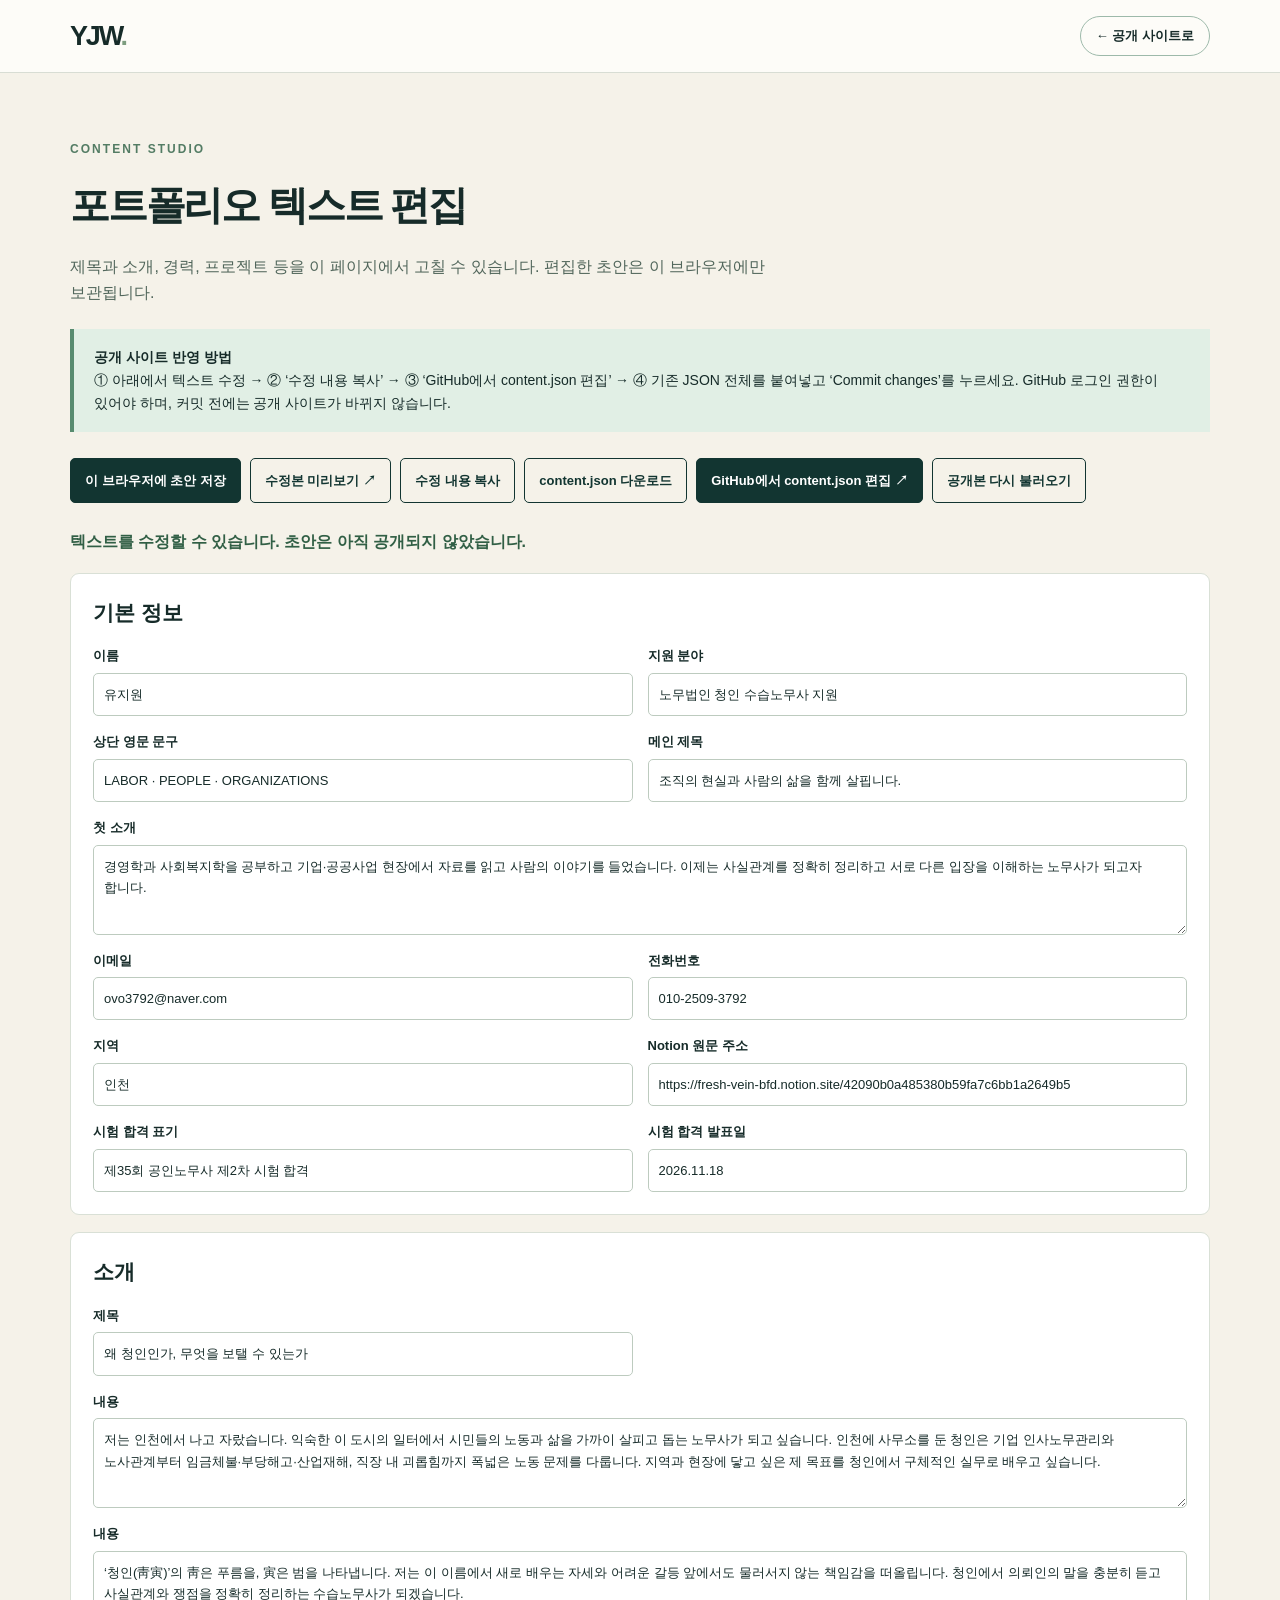
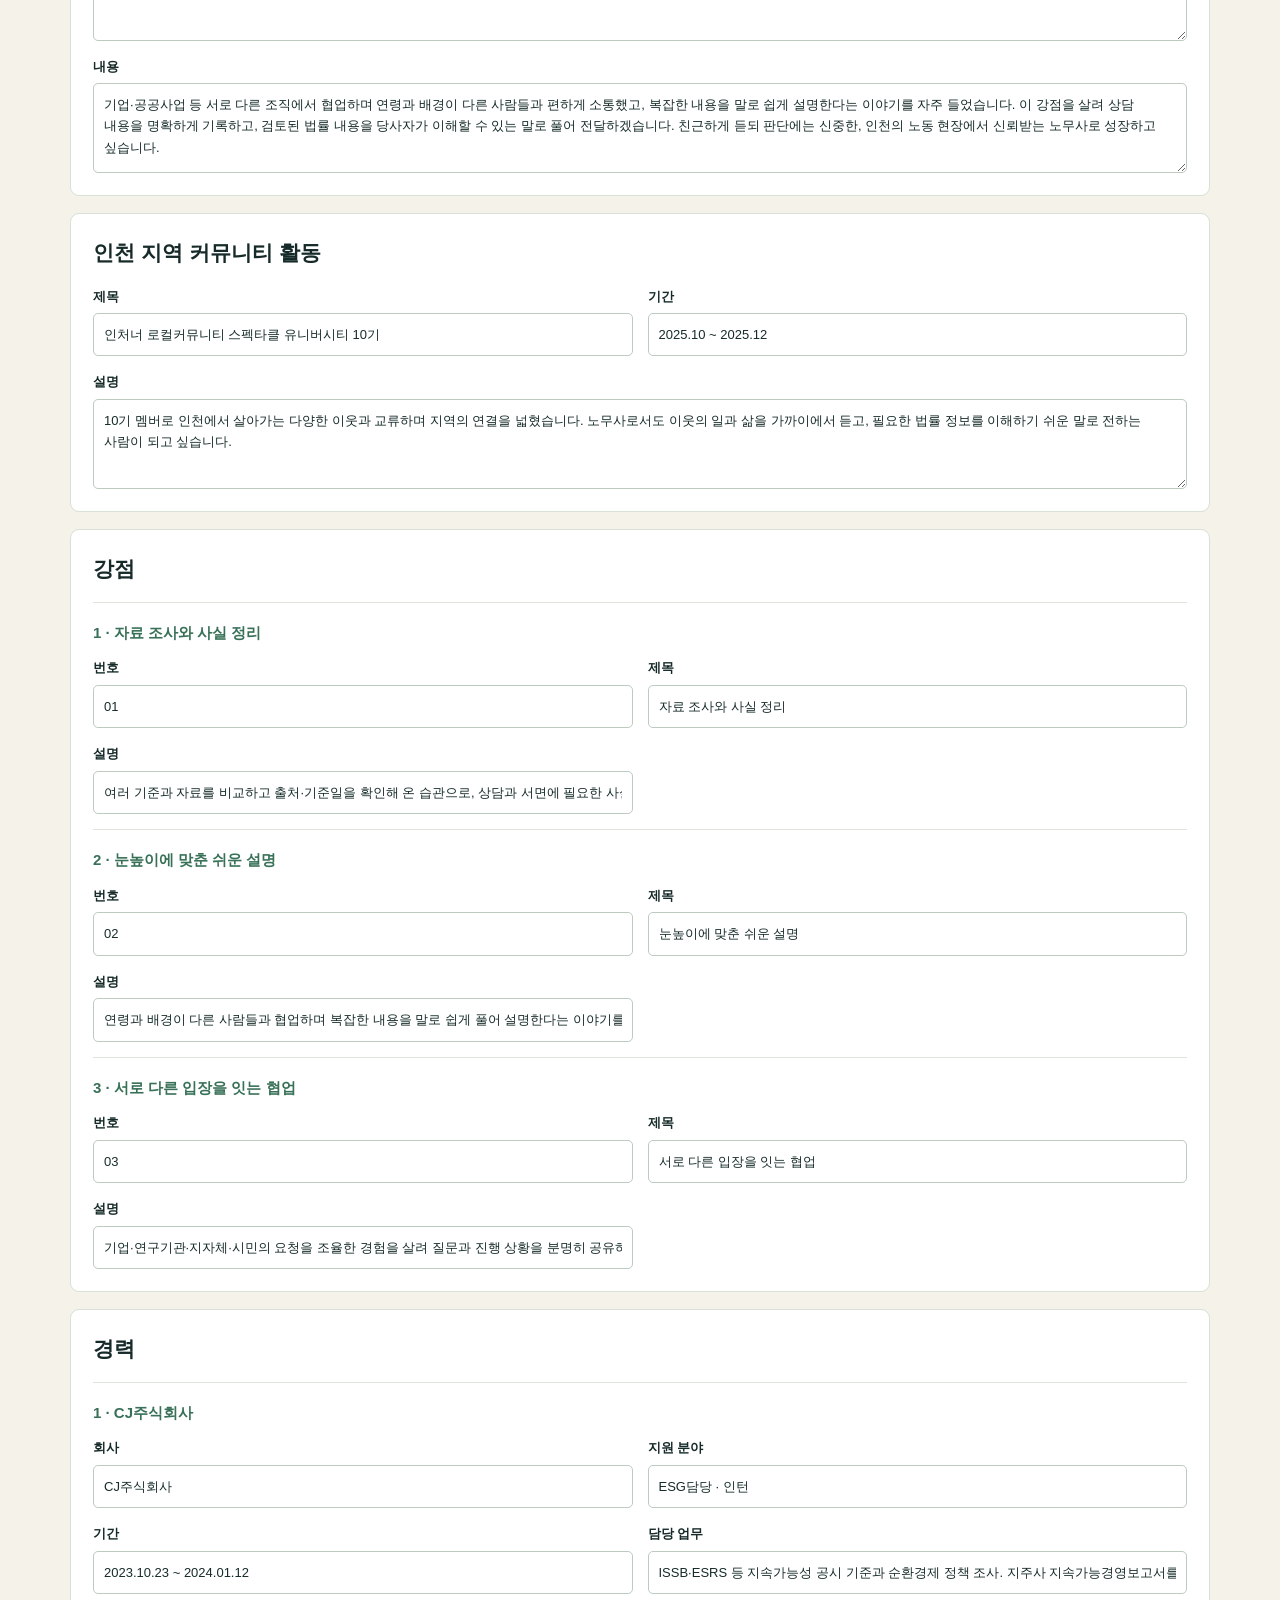
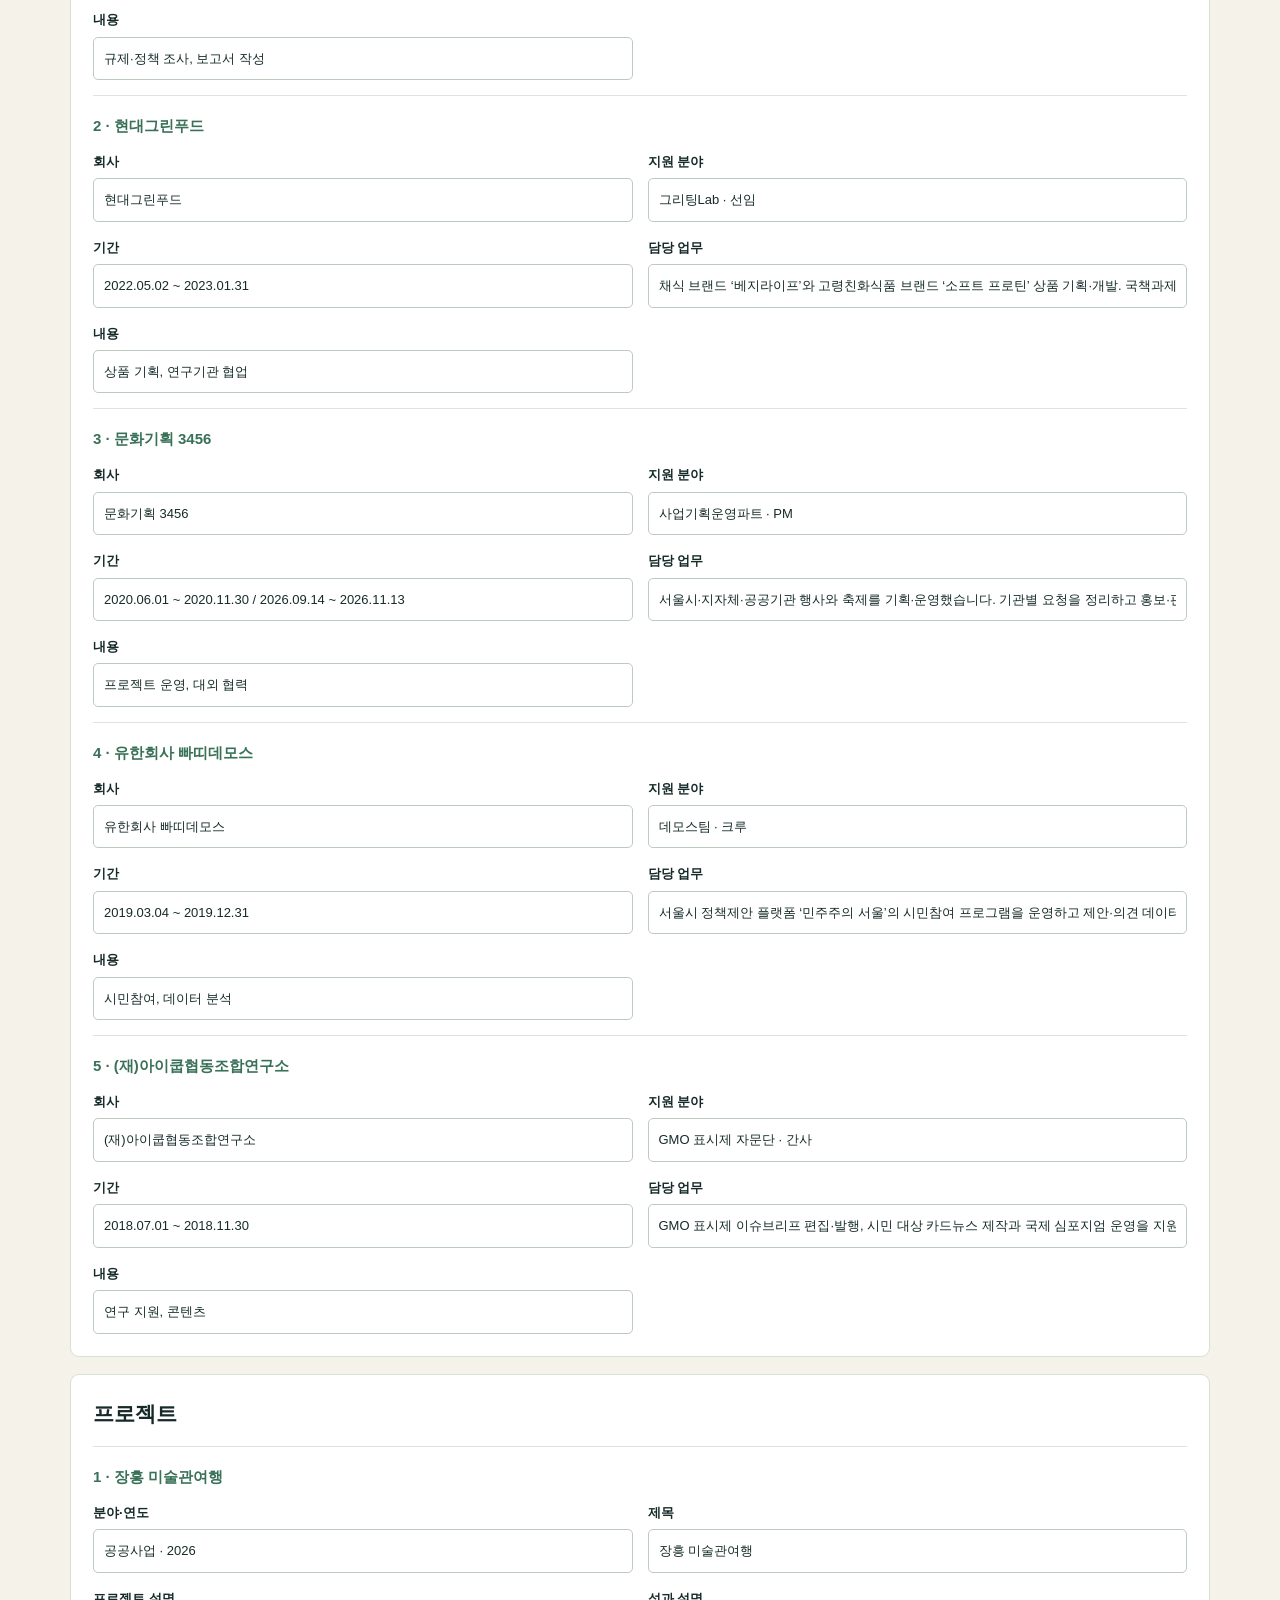
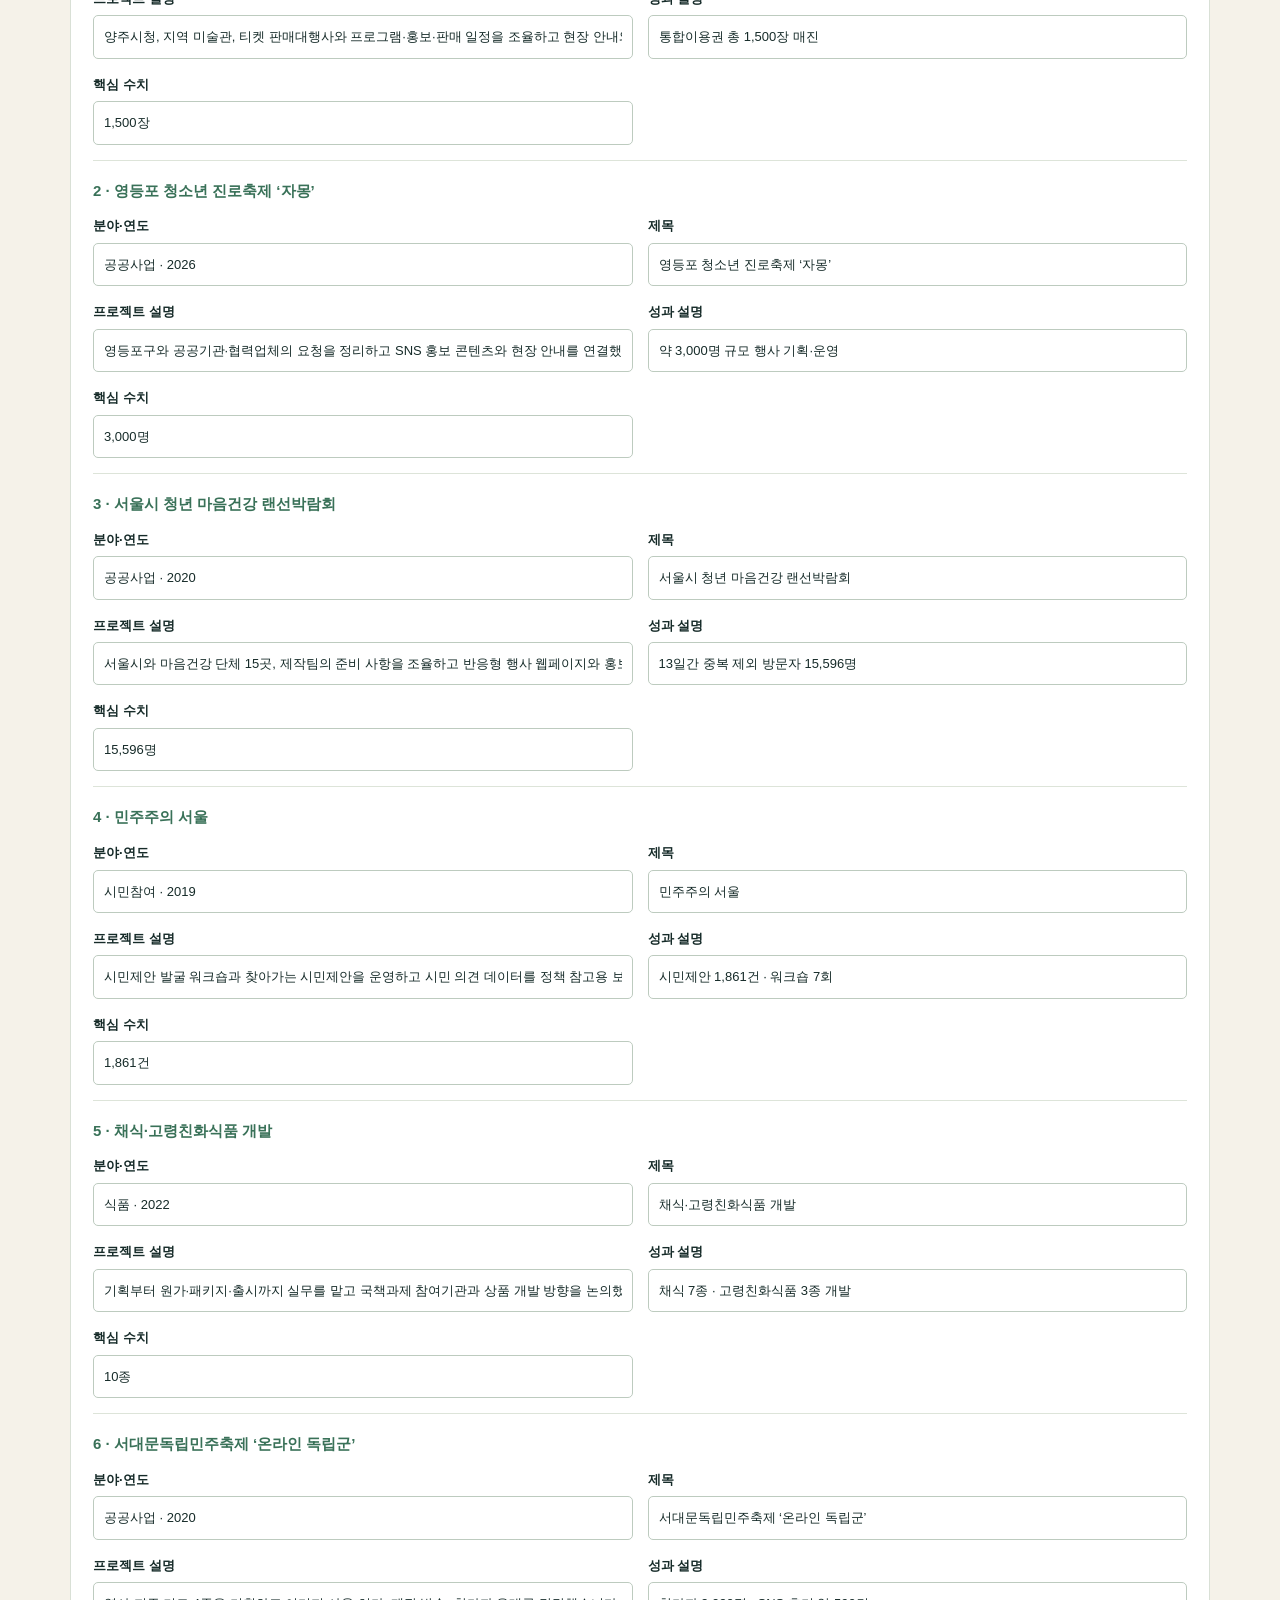
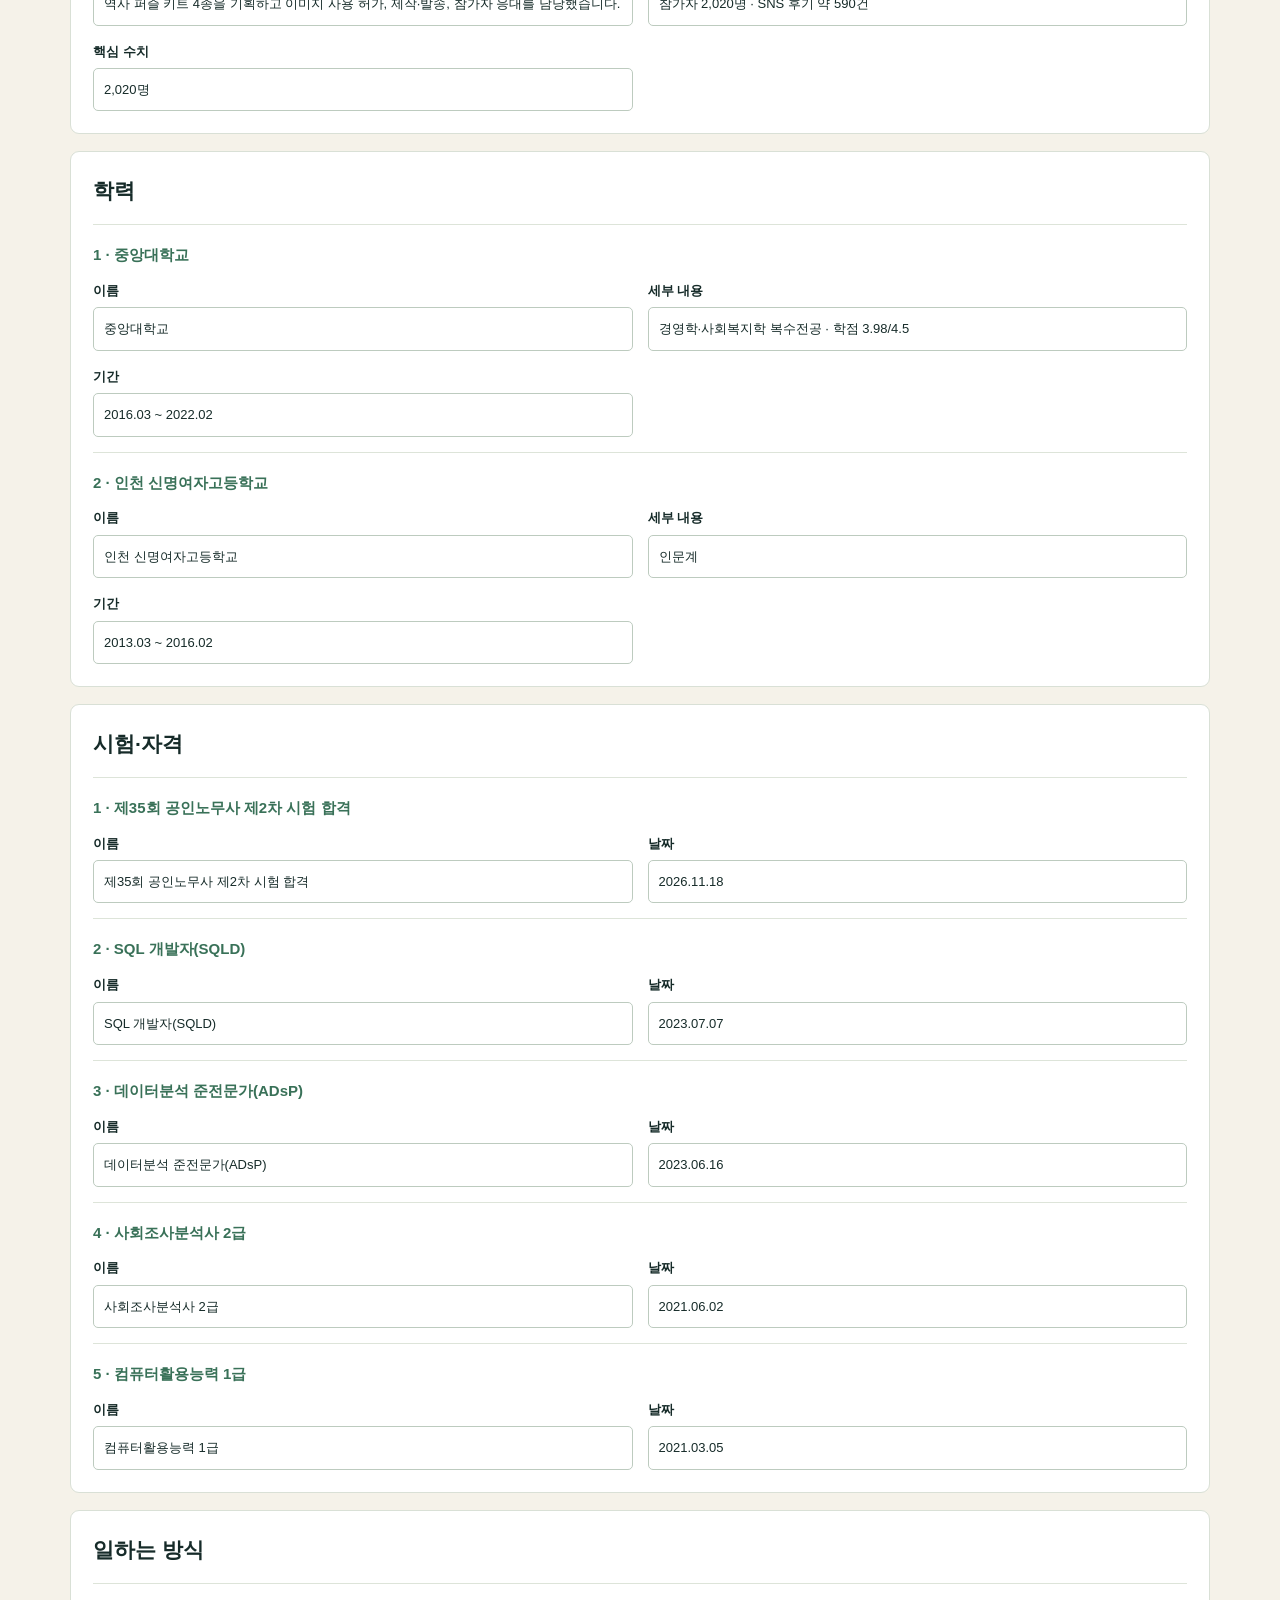
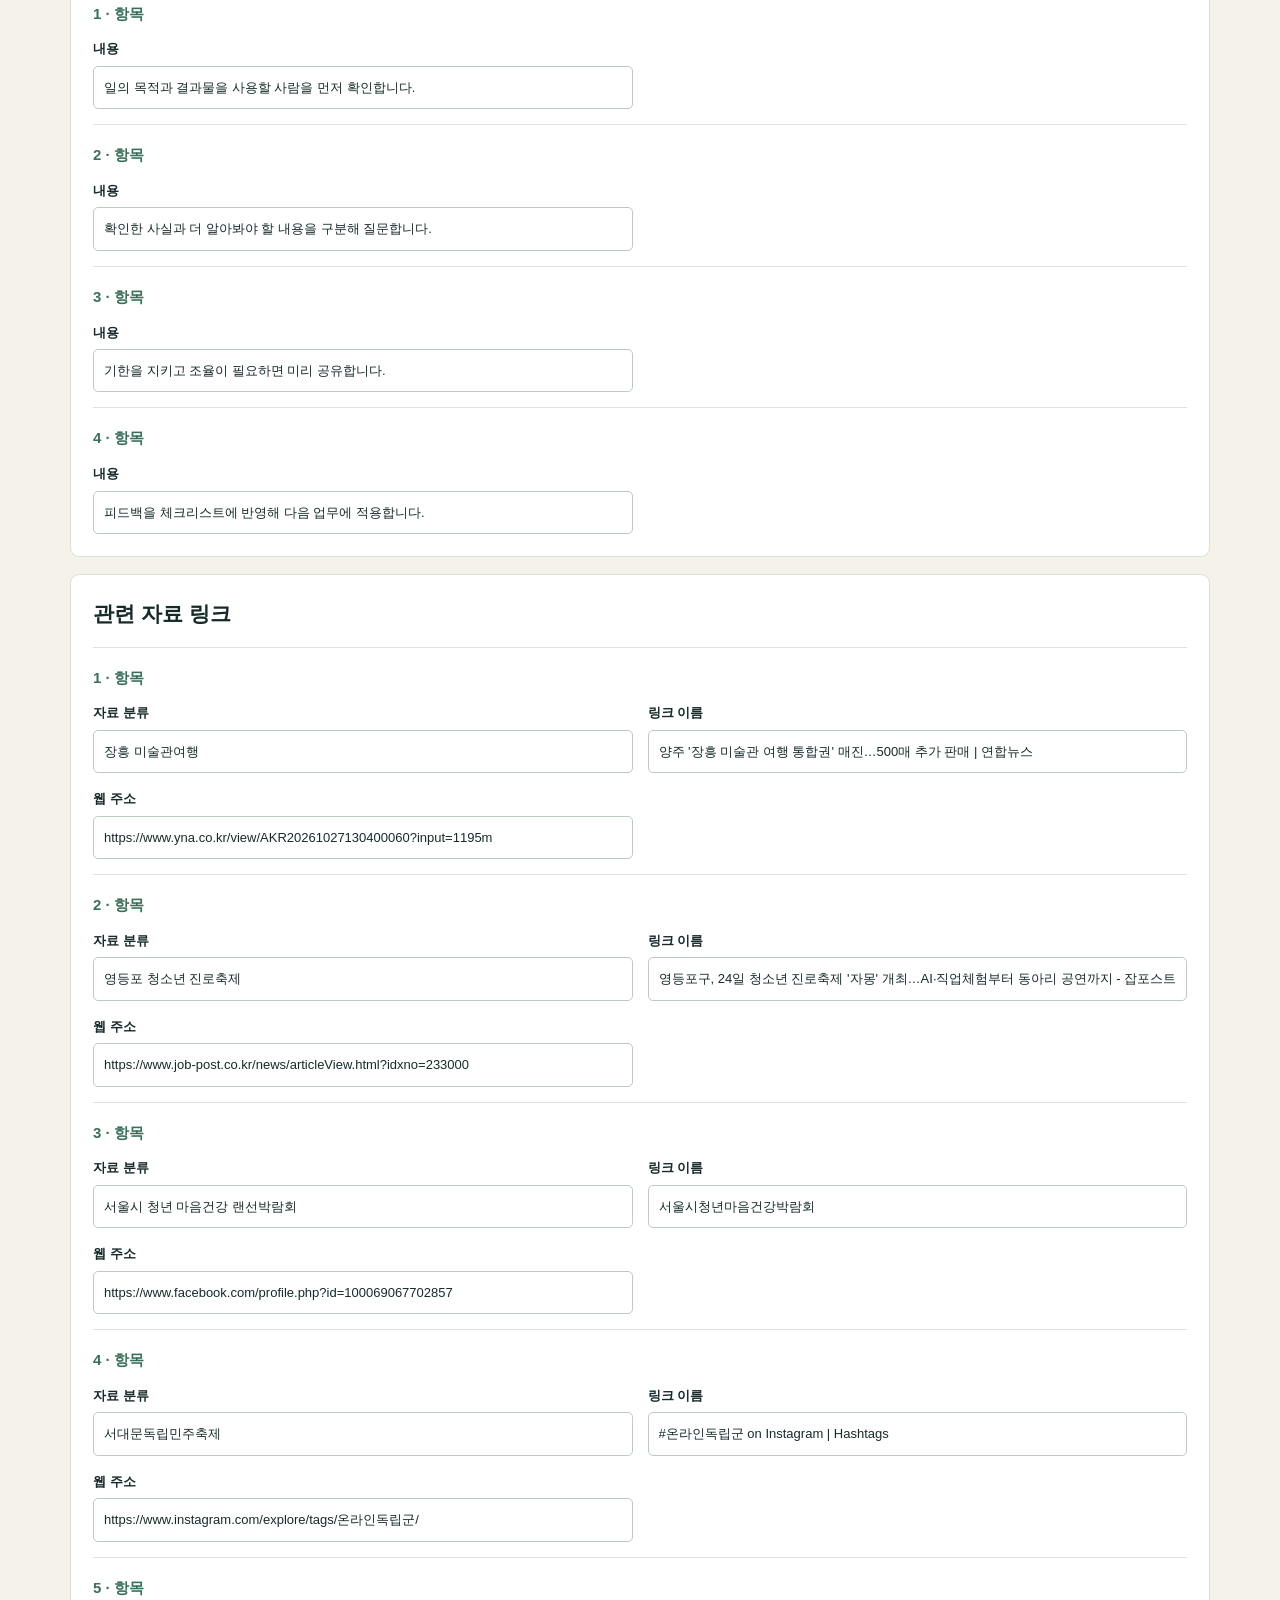
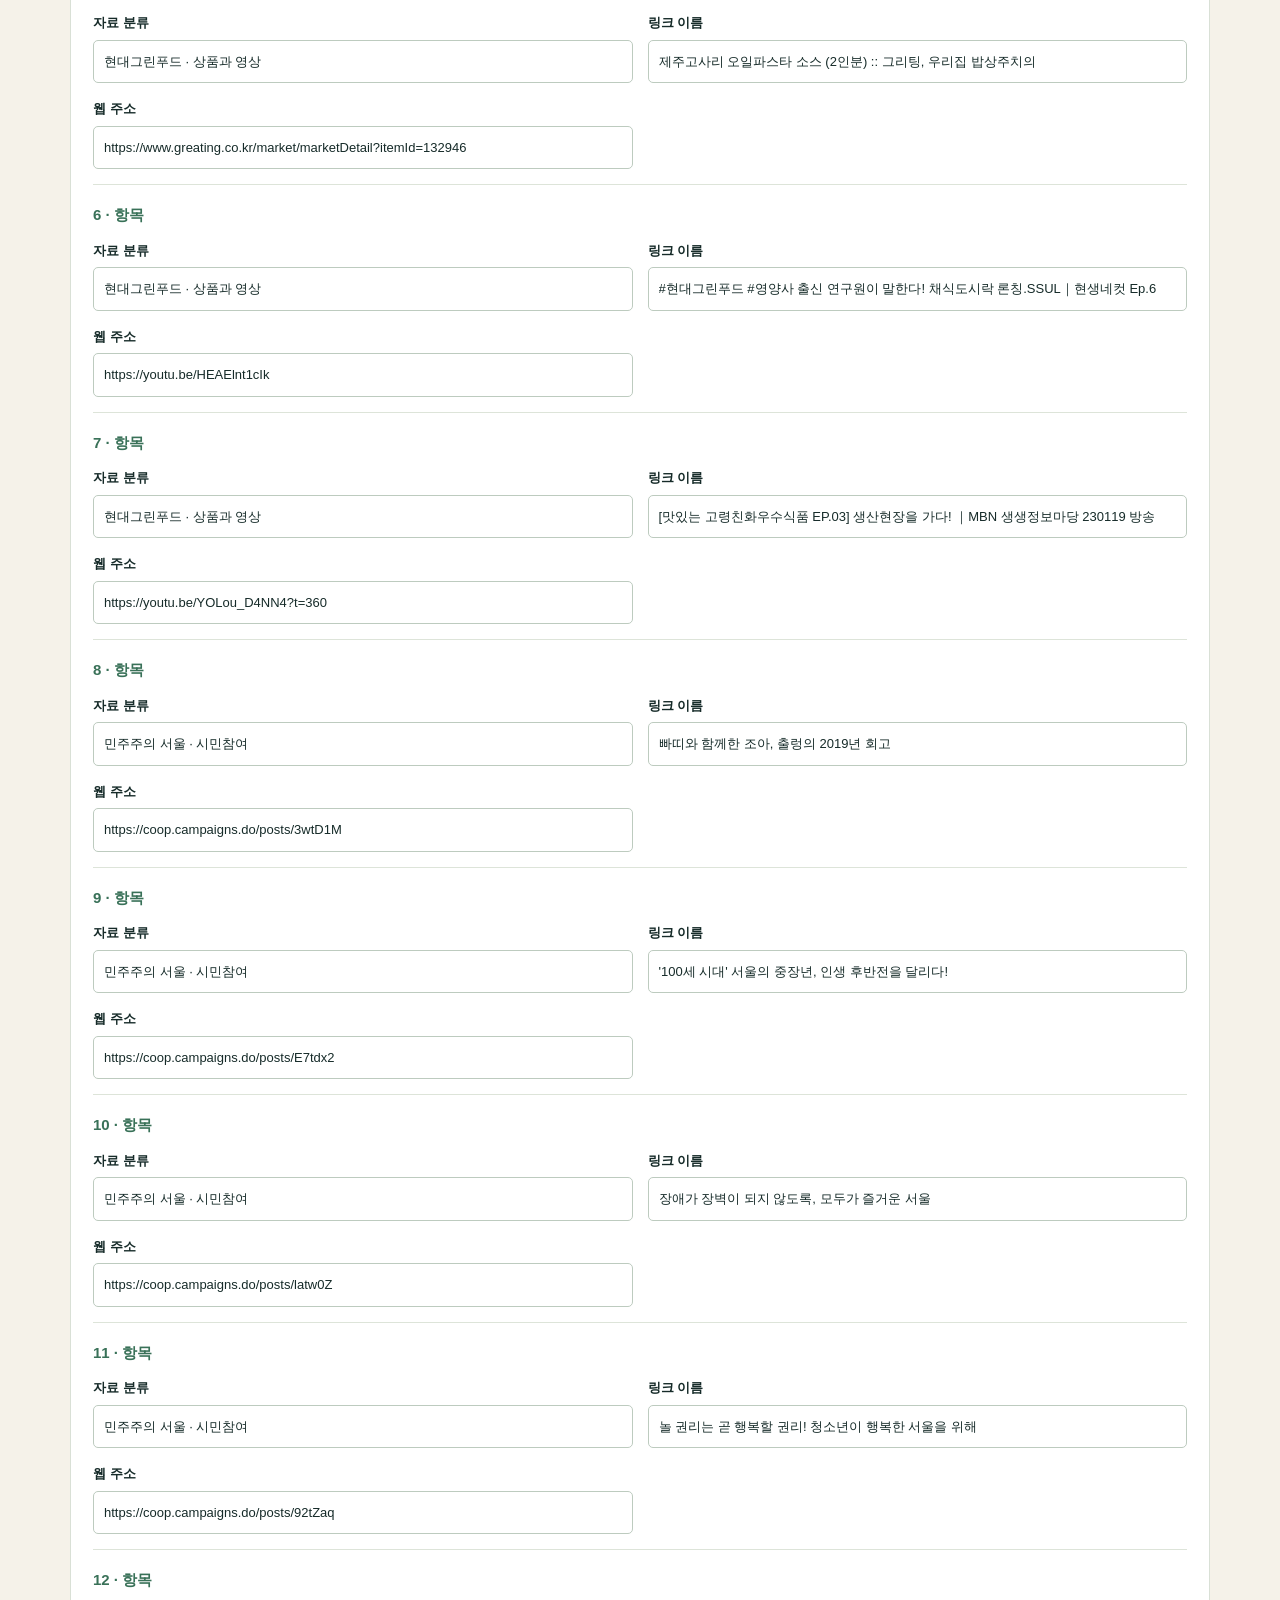
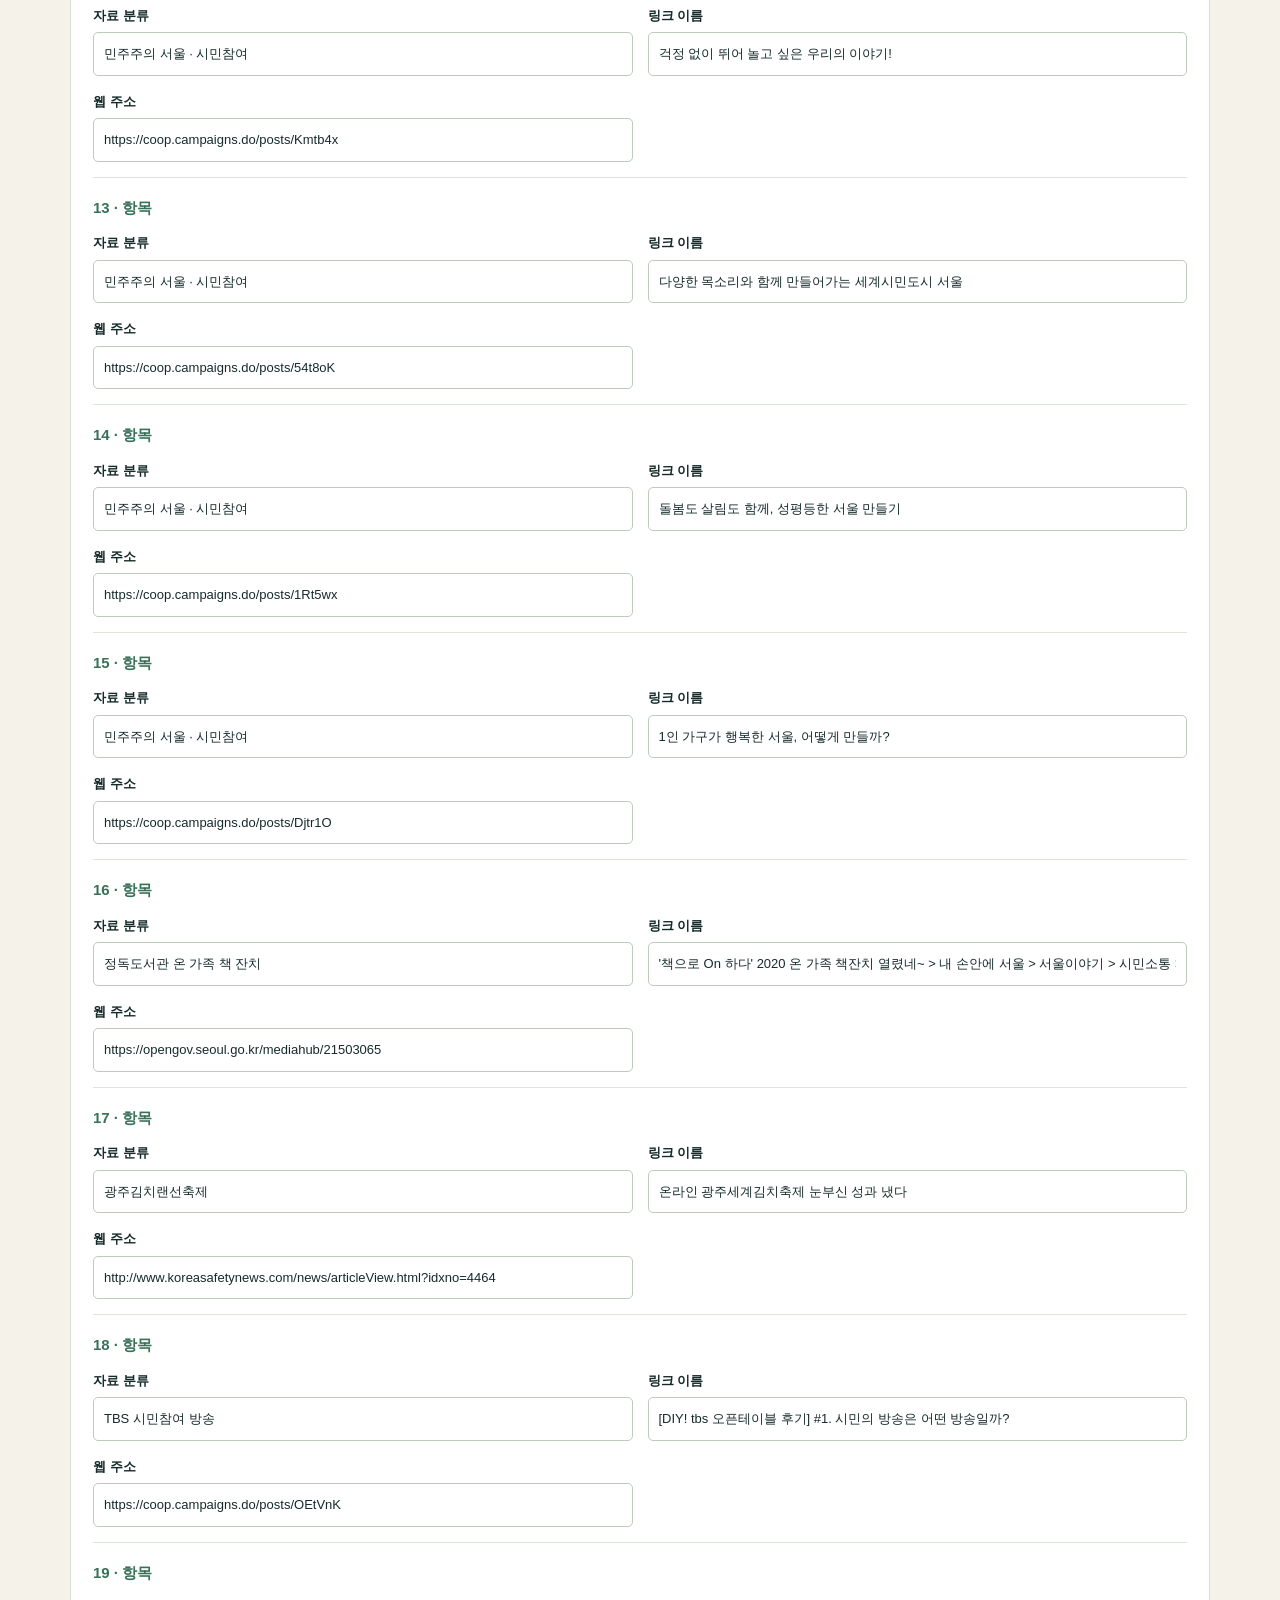
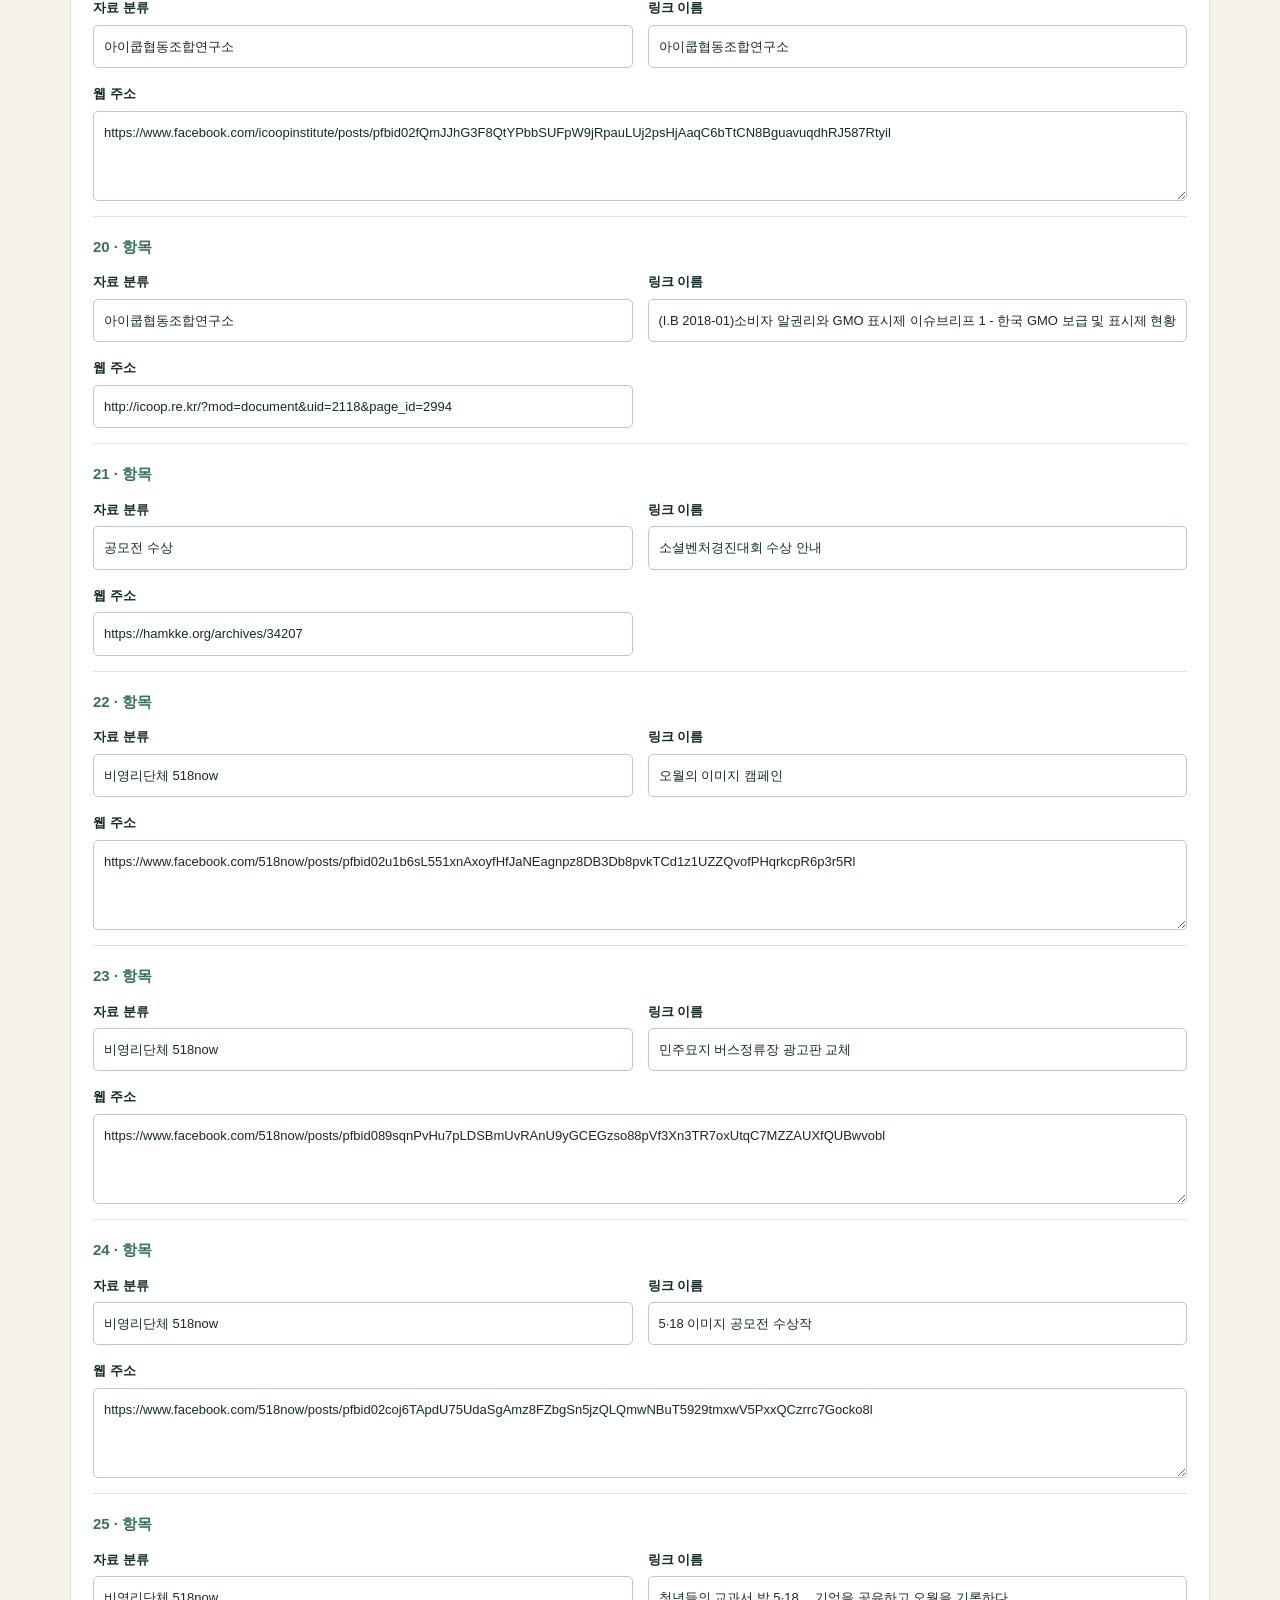
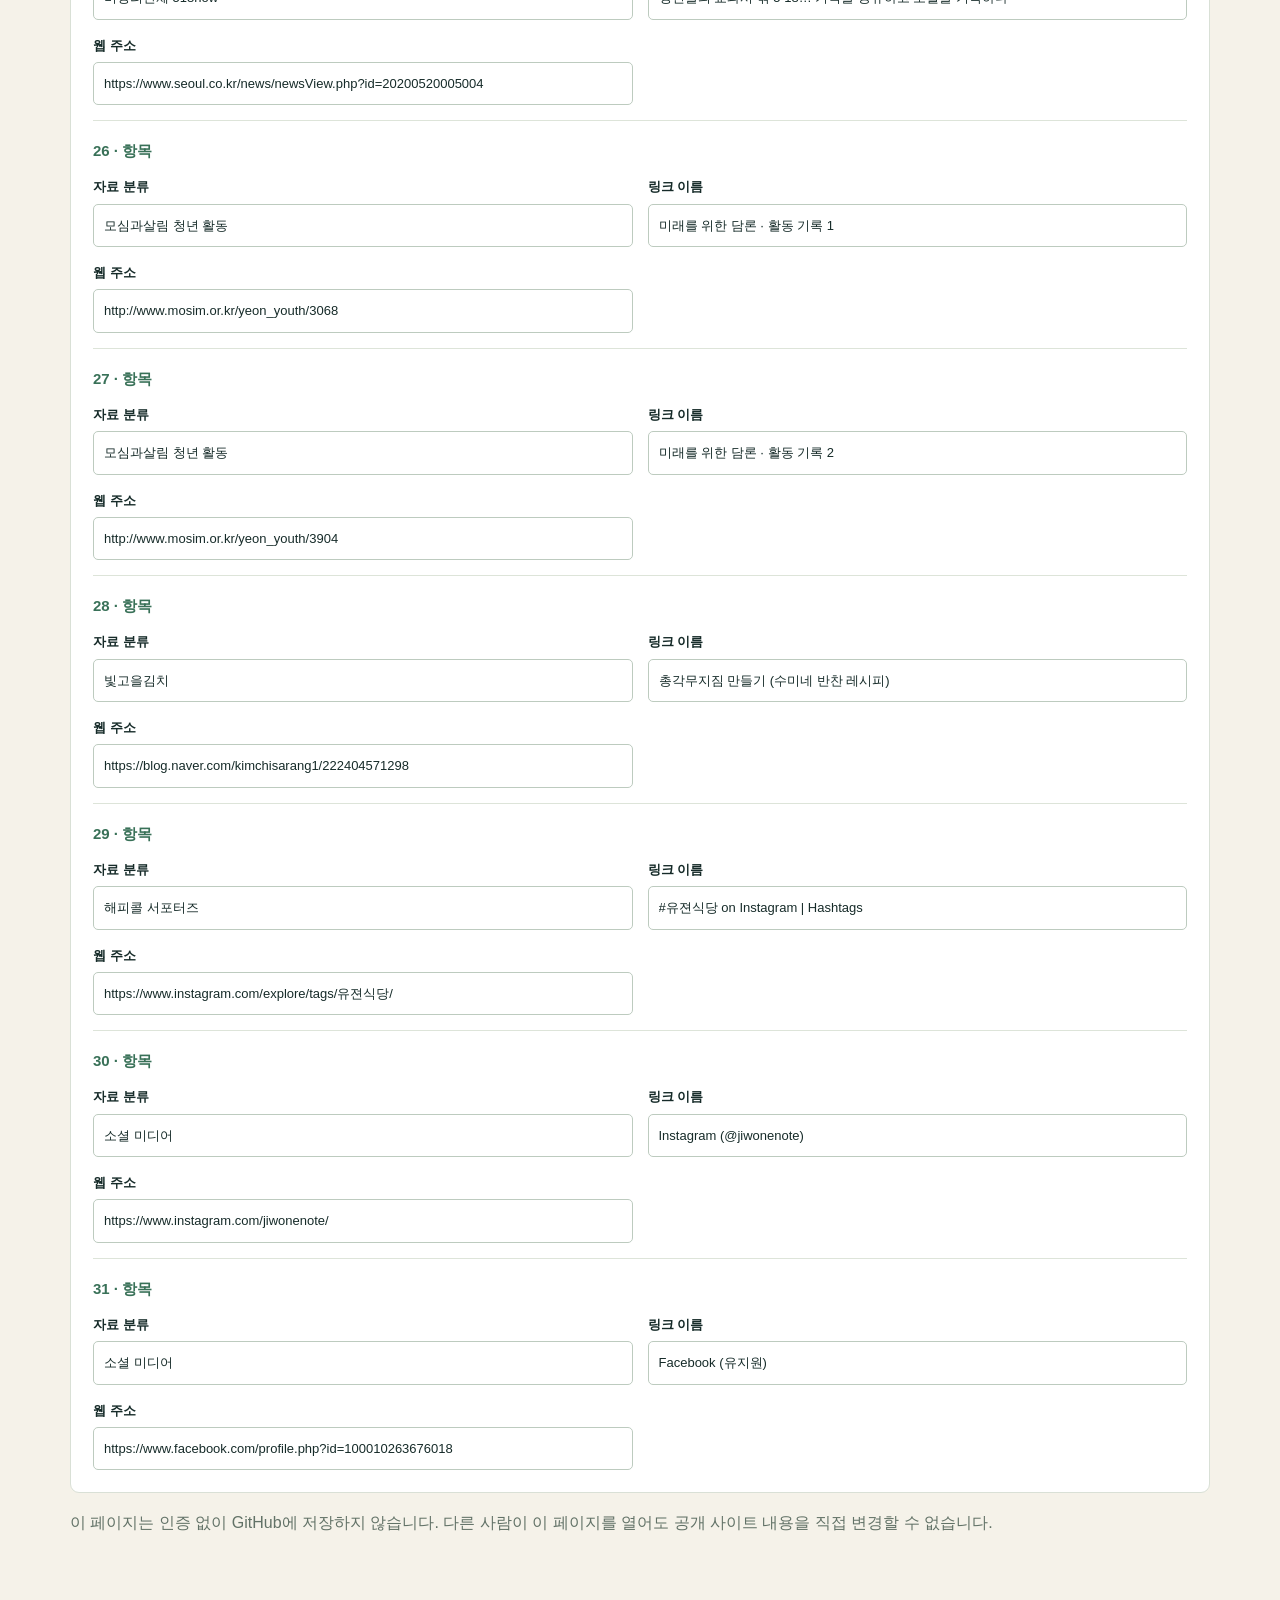
==== edit.html @ 4f7885f0 "Add Incheon community activity to portfolio and editor" ====
<!doctype html><html lang="ko"><head><meta charset="utf-8"><meta name="viewport" content="width=device-width,initial-scale=1"><meta name="robots" content="noindex"><title>텍스트 편집 | 유지원 포트폴리오</title><link rel="stylesheet" href="style.css"></head><body><header class="site-header"><div class="shell topbar"><a class="wordmark" href="index.html">YJW<span class="brand-dot">.</span></a><a class="edit-link" href="index.html">← 공개 사이트로</a></div></header><main class="editor"><div class="shell"><header><p class="eyebrow" style="color:#537c64">CONTENT STUDIO</p><h1>포트폴리오 텍스트 편집</h1><p class="lead">제목과 소개, 경력, 프로젝트 등을 이 페이지에서 고칠 수 있습니다. 편집한 초안은 이 브라우저에만 보관됩니다.</p></header><div class="notice"><strong>공개 사이트 반영 방법</strong><br>① 아래에서 텍스트 수정 → ② ‘수정 내용 복사’ → ③ ‘GitHub에서 content.json 편집’ → ④ 기존 JSON 전체를 붙여넣고 ‘Commit changes’를 누르세요. GitHub 로그인 권한이 있어야 하며, 커밋 전에는 공개 사이트가 바뀌지 않습니다.</div><div class="editor-actions"><button id="save">이 브라우저에 초안 저장</button><button id="preview" class="outline">수정본 미리보기 ↗</button><button id="copy" class="outline">수정 내용 복사</button><button id="download" class="outline">content.json 다운로드</button><a id="github-edit" target="_blank" rel="noopener noreferrer">GitHub에서 content.json 편집 ↗</a><button id="reset" class="outline">공개본 다시 불러오기</button></div><p class="status" id="status" role="status" aria-live="polite"></p><div id="forms"></div><p class="hint">이 페이지는 인증 없이 GitHub에 저장하지 않습니다. 다른 사람이 이 페이지를 열어도 공개 사이트 내용을 직접 변경할 수 없습니다.</p></div></main><script src="edit.js?v=5" defer></script></body></html>
---- style.css ----
:root{--deep:#123531;--ink:#162b29;--muted:#61706d;--cream:#f5f2e9;--paper:#fdfcf8;--line:#d8ddd4;--accent:#cfede0;--lime:#c9dcae}*{box-sizing:border-box}html{scroll-behavior:smooth}body{margin:0;background:var(--paper);color:var(--ink);font-family:Pretendard,"Noto Sans KR","Apple SD Gothic Neo","Malgun Gothic",sans-serif;line-height:1.65;word-break:keep-all}a{color:inherit}.shell{width:min(1140px,calc(100% - 56px));margin:auto}.skip{position:absolute;left:-999px;top:8px}.skip:focus{left:8px;z-index:100;background:#fff;padding:10px}.site-header{position:sticky;top:0;z-index:20;background:rgba(253,252,248,.92);border-bottom:1px solid var(--line);backdrop-filter:blur(16px)}.topbar{height:72px;display:flex;align-items:center;justify-content:space-between;gap:18px}.wordmark{text-decoration:none;font-weight:900;letter-spacing:-.08em;font-size:27px}.brand-dot{color:#7d9d80}.topbar nav{display:flex;gap:27px}.topbar nav a,.edit-link{text-decoration:none;font-size:13px;font-weight:650}.topbar nav a:hover,.edit-link:hover{color:#57816f}.edit-link{border:1px solid #9db9aa;border-radius:100px;padding:8px 15px;white-space:nowrap}.hero{background:var(--deep);color:var(--paper);overflow:hidden}.hero-grid{min-height:660px;display:grid;grid-template-columns:1.22fr .78fr;align-items:center;gap:45px}.eyebrow,.section-kicker{font-size:12px;letter-spacing:.17em;font-weight:800}.eyebrow{color:var(--lime)}.hero-overline{margin:33px 0 18px;color:#c6ddd1;font-size:15px}.hero h1{font-size:clamp(41px,5.7vw,73px);line-height:1.22;letter-spacing:-.065em;margin:0;max-width:680px}.hero-intro{max-width:615px;color:#d6e5dc;font-size:17px;line-height:1.88;margin:30px 0 33px}.hero-actions{display:flex;gap:10px;flex-wrap:wrap}.button{display:inline-flex;align-items:center;justify-content:space-between;min-width:160px;padding:14px 19px;border-radius:5px;text-decoration:none;font-size:14px;font-weight:700}.primary{background:#cce8d4;color:var(--deep)}.secondary{border:1px solid #7fa398;color:#fff}.hero-foot{margin-top:60px;padding-top:17px;border-top:1px solid #51726a;display:flex;gap:20px;flex-wrap:wrap;color:#c9d9d1;font-size:12px}.hero-art{height:480px;position:relative;display:grid;place-items:center}.art-orbit{border:1px solid rgba(226,249,231,.28);border-radius:50%;position:absolute}.orbit-one{width:420px;height:420px}.orbit-two{width:340px;height:340px}.art-circle{position:relative;border-radius:50%;width:290px;height:290px;background:#d9e8d2;color:var(--deep);display:flex;flex-direction:column;align-items:flex-start;justify-content:center;padding:46px;font-size:27px;line-height:1.45;font-weight:700;letter-spacing:-.05em;transform:rotate(-10deg);box-shadow:25px 32px 0 rgba(40,88,72,.65)}.art-circle span{position:absolute;bottom:27px;left:48px;font-size:10px;letter-spacing:.13em;font-weight:800}.art-tag{position:absolute;bottom:25px;right:0;letter-spacing:.25em;font-size:10px;color:#bad4ca}.section{padding:112px 0}.section-cream{background:var(--cream)}.section-kicker{display:flex;align-items:center;gap:18px;color:#54806a;margin-bottom:40px}.section-kicker span:first-child{border:1px solid #a8b9aa;border-radius:50%;width:35px;height:35px;display:grid;place-items:center;letter-spacing:0}.section-title{font-size:clamp(31px,4vw,51px);letter-spacing:-.06em;line-height:1.3;font-weight:750;margin:0 0 22px}.section-rule{width:42px;height:3px;background:#76a485;margin:29px 0}.about-grid{display:grid;grid-template-columns:1.2fr .8fr;gap:120px}.about-title{font-weight:750;font-size:19px}.about-grid p:not(.about-title){color:#4c5d55;line-height:1.95;font-size:15px}.strength-list{border-top:1px solid #aebfb3;margin-top:9px}.strength{padding:25px 0;border-bottom:1px solid #aebfb3;display:grid;grid-template-columns:40px 1fr;gap:11px}.strength .num{color:#688e79;font-size:13px;font-weight:800}.strength h3{margin:0 0 8px;font-size:19px}.strength p{margin:0!important;font-size:14px!important}.heading-row{display:flex;justify-content:space-between;align-items:end;gap:30px;margin-bottom:36px}.heading-aside{width:260px;color:var(--muted);font-size:14px}.career-list{border-top:1px solid var(--ink)}.career-item{display:grid;grid-template-columns:150px 1fr 190px;gap:20px;padding:27px 0;border-bottom:1px solid var(--line)}.career-item .period{font-size:13px;color:var(--muted);line-height:1.6}.career-item h3{font-size:21px;margin:0 0 4px;letter-spacing:-.04em}.career-item .role{font-size:13px;color:#4c8069;margin:0 0 10px;font-weight:700}.career-item .summary{font-size:14px;color:#4c5d55;margin:0;line-height:1.85}.tagrow{display:flex;justify-content:flex-end;align-content:start;flex-wrap:wrap;gap:6px}.tag{border:1px solid #b4c8bd;border-radius:20px;padding:4px 9px;font-size:11px;color:#45725d}.project-grid{display:grid;grid-template-columns:repeat(3,1fr);gap:15px}.project{display:flex;flex-direction:column;min-height:322px;padding:25px;border:1px solid #d5dbd1;background:#fdfcf8;transition:transform .2s,box-shadow .2s}.project:hover{transform:translateY(-4px);box-shadow:0 16px 36px rgba(18,53,49,.1)}.project .category{color:#6b9078;font-size:11px;font-weight:800;letter-spacing:.08em}.project h3{font-size:20px;letter-spacing:-.04em;line-height:1.4;margin:24px 0 8px}.project p{font-size:13px;line-height:1.8;color:#5c6b63;margin:0}.project .result{border-top:1px solid #d9e1d6;margin-top:auto;padding-top:17px;font-size:12px;color:#32694e;font-weight:800}.project .metric{font-size:28px;color:var(--deep);display:block;line-height:1.2}.source-note{text-align:right;color:var(--muted);font-size:13px;margin:24px 0 0}.source-note a{font-weight:700;text-underline-offset:4px}.background-grid{display:grid;grid-template-columns:1fr 1fr;gap:75px}.subheading{font-size:20px;margin:0 0 20px;padding-bottom:13px;border-bottom:1px solid var(--ink)}.background-item{display:flex;justify-content:space-between;gap:16px;padding:16px 0;border-bottom:1px solid var(--line)}.background-item strong{display:block;font-size:15px}.background-item small{display:block;font-size:12px;color:var(--muted);margin-top:4px}.background-item time{font-size:12px;white-space:nowrap;color:var(--muted)}.section-deep{background:#1f4841;color:white}.section-deep .section-kicker{color:#bad7c1}.approach-list{display:grid;grid-template-columns:repeat(2,1fr);gap:0 45px;list-style:none;padding:0;margin:40px 0 0}.approach-list li{border-top:1px solid #6d9387;padding:19px 0 28px;display:grid;grid-template-columns:40px 1fr;gap:10px;font-size:16px}.approach-list li span{color:#bad7c1;font-size:12px}.contact{background:#ddebdc}.contact-grid{display:grid;grid-template-columns:1fr 1fr;gap:80px}.contact p{color:#547365}.contact-links{align-self:end}.contact-links a{border-bottom:1px solid #9bb6a8;display:flex;justify-content:space-between;padding:20px 0;text-decoration:none;font-size:18px;font-weight:700;overflow-wrap:anywhere}.contact-links a:hover{color:#557966}.site-footer{background:#123531;color:#b8d0c6}.site-footer .shell{padding:26px 0;display:flex;justify-content:space-between;gap:20px;font-size:11px}.site-footer a{text-decoration:none}.site-footer a:hover{text-decoration:underline}.editor{min-height:100vh;background:#f5f2e9;padding:55px 0}.editor header h1{font-size:40px;letter-spacing:-.055em;margin:10px 0}.editor .lead{max-width:750px;color:#51665b}.notice{background:#e1efe5;border-left:4px solid #578b6f;padding:17px 20px;margin:22px 0;font-size:14px}.editor-actions{display:flex;flex-wrap:wrap;gap:9px;margin:26px 0}.editor-actions button,.editor-actions a{border:1px solid var(--deep);border-radius:5px;background:var(--deep);color:#fff;padding:11px 14px;font:inherit;font-size:13px;font-weight:700;text-decoration:none;cursor:pointer}.editor-actions .outline{background:transparent;color:var(--deep)}.editor-panel{background:#fff;border:1px solid #d9e0d6;border-radius:9px;padding:22px;margin:17px 0}.editor-panel h2{font-size:21px;margin:0 0 15px}.field-grid{display:grid;grid-template-columns:repeat(2,minmax(0,1fr));gap:15px}.field{display:flex;flex-direction:column;gap:6px;font-size:13px;font-weight:700}.field input,.field textarea{width:100%;border:1px solid #bdcbbf;border-radius:5px;padding:10px;font:inherit;font-weight:400;color:var(--ink);background:white}.field textarea{resize:vertical;min-height:90px}.field.wide{grid-column:1/-1}.item-panel{border-top:1px solid #dde4d9;padding-top:18px;margin-top:15px}.item-panel h3{margin:0 0 12px;font-size:15px;color:#397158}.editor small,.editor .hint{color:#627267}.status{font-weight:700;color:#315f45}@media(max-width:850px){.topbar nav{gap:13px}.hero-grid{grid-template-columns:1fr;min-height:auto;padding-top:92px;padding-bottom:45px}.hero-art{height:280px}.art-circle{width:210px;height:210px;padding:30px;font-size:21px}.art-circle span{left:30px;bottom:20px}.orbit-one{width:280px;height:280px}.orbit-two{width:235px;height:235px}.art-tag{bottom:0}.about-grid{gap:45px}.project-grid{grid-template-columns:repeat(2,1fr)}.career-item{grid-template-columns:120px 1fr}.tagrow{grid-column:2;justify-content:flex-start}.background-grid,.contact-grid{gap:35px}}@media(max-width:640px){.shell{width:min(100% - 36px,1140px)}.topbar{height:64px}.topbar nav{display:none}.site-header .edit-link{padding:6px 10px}.hero-grid{padding-top:64px}.hero h1{font-size:42px}.hero-intro{font-size:15px}.hero-foot{margin-top:35px}.hero-art{height:250px}.section{padding:75px 0}.about-grid,.background-grid,.contact-grid,.approach-list,.field-grid{grid-template-columns:1fr}.heading-row{display:block}.heading-aside{width:auto}.career-item{grid-template-columns:1fr;gap:7px}.tagrow{grid-column:1}.project-grid{grid-template-columns:1fr}.project{min-height:270px}.contact-links{align-self:auto}.site-footer .shell{display:block}.site-footer a{display:block;margin-top:8px}}

.reference-grid{display:grid;grid-template-columns:repeat(2,minmax(0,1fr));gap:18px}.reference-group{background:var(--paper);border:1px solid var(--line);padding:23px 25px}.reference-group h3{font-size:18px;margin:0 0 13px;line-height:1.4}.reference-list{margin:0;padding-left:19px}.reference-list li{margin:8px 0;color:#6e8476}.reference-list a{font-size:14px;line-height:1.5;color:var(--ink);text-decoration-thickness:1px;text-underline-offset:3px;overflow-wrap:anywhere}.reference-list a:hover{color:#4a8260}@media(max-width:700px){.reference-grid{grid-template-columns:1fr}}

.local-activity{margin-top:66px;border:1px solid #bdd0bf;border-left:4px solid #609276;background:#fafbf6;padding:28px 32px;display:grid;grid-template-columns:190px 1fr;gap:28px}.local-activity-meta{font-size:13px;color:#508066;font-weight:800;padding-top:5px}.local-activity-label{font-size:11px;letter-spacing:.13em;color:#57866d;font-weight:800}.local-activity h3{font-size:22px;margin:6px 0 8px}.local-activity p{margin:0;color:#4c5d55;font-size:15px;line-height:1.8}@media(max-width:640px){.local-activity{grid-template-columns:1fr;gap:7px;padding:22px}.local-activity-meta{padding:0}}
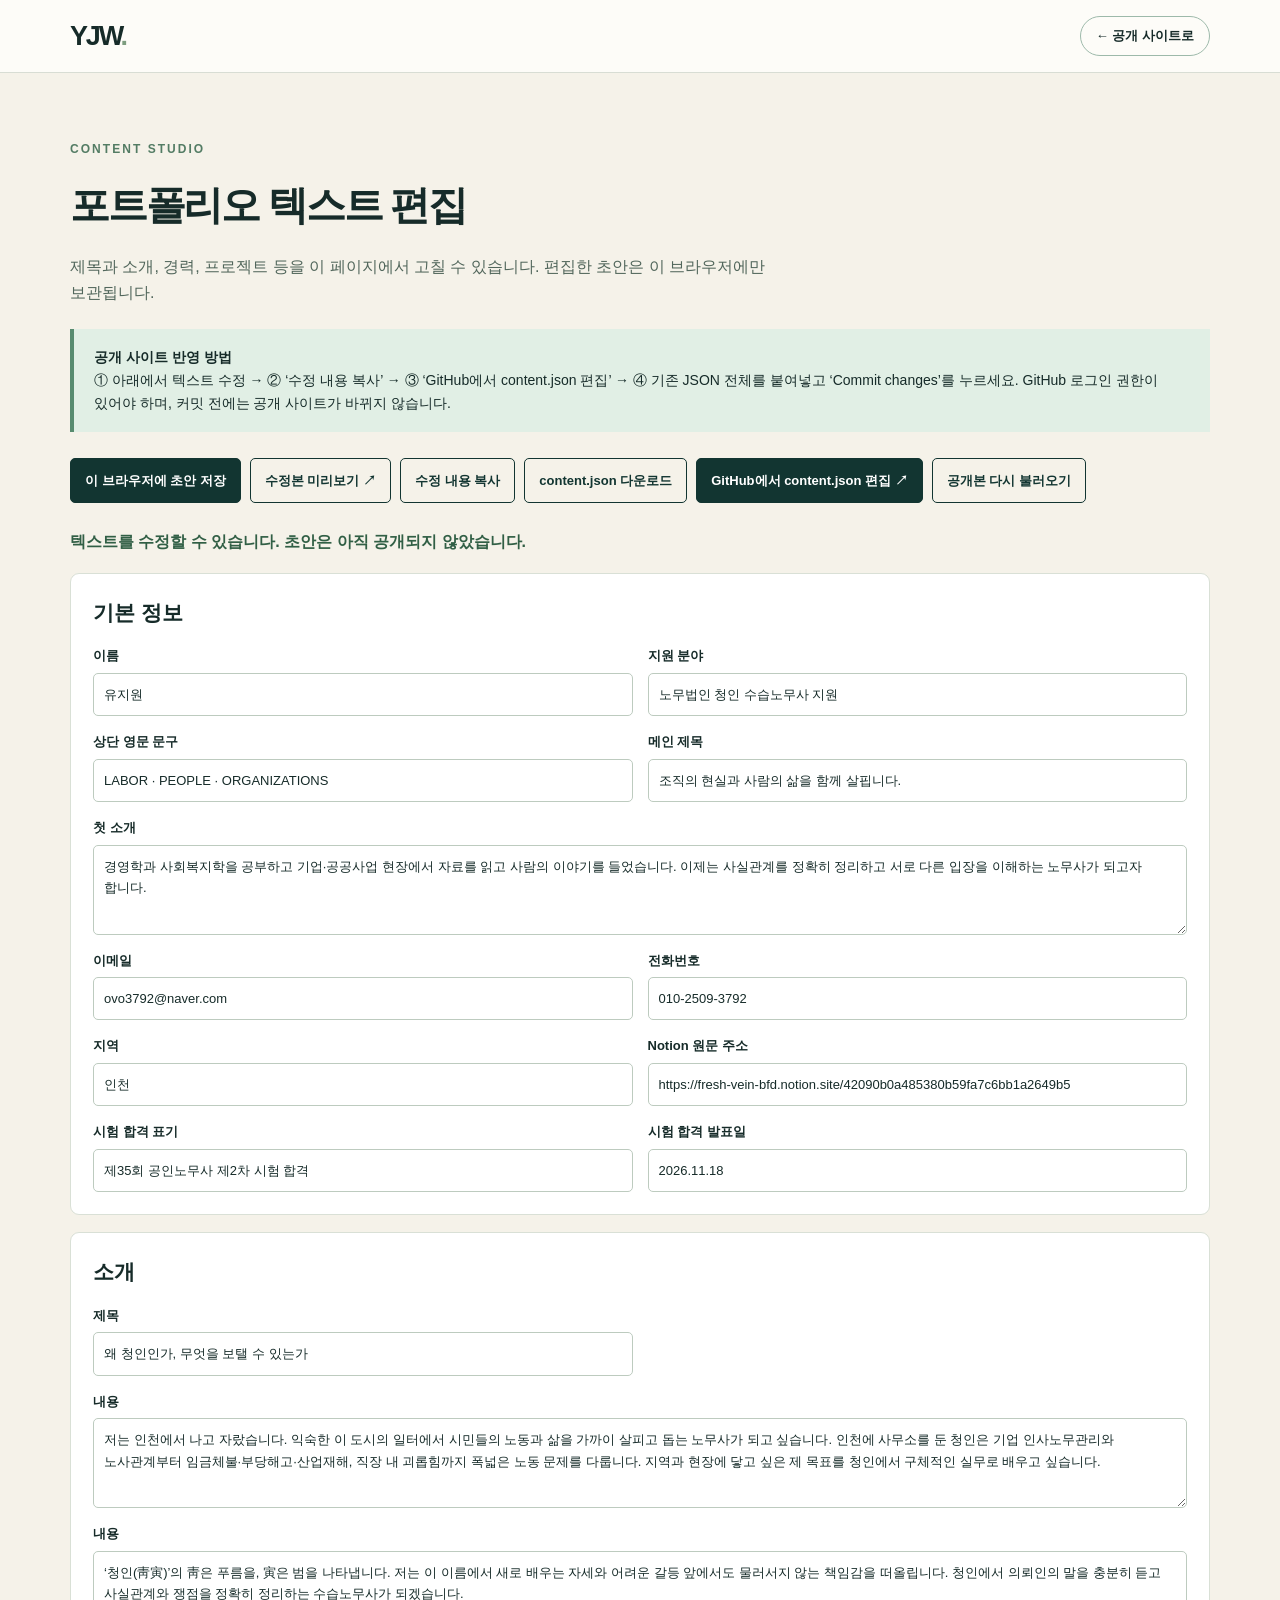
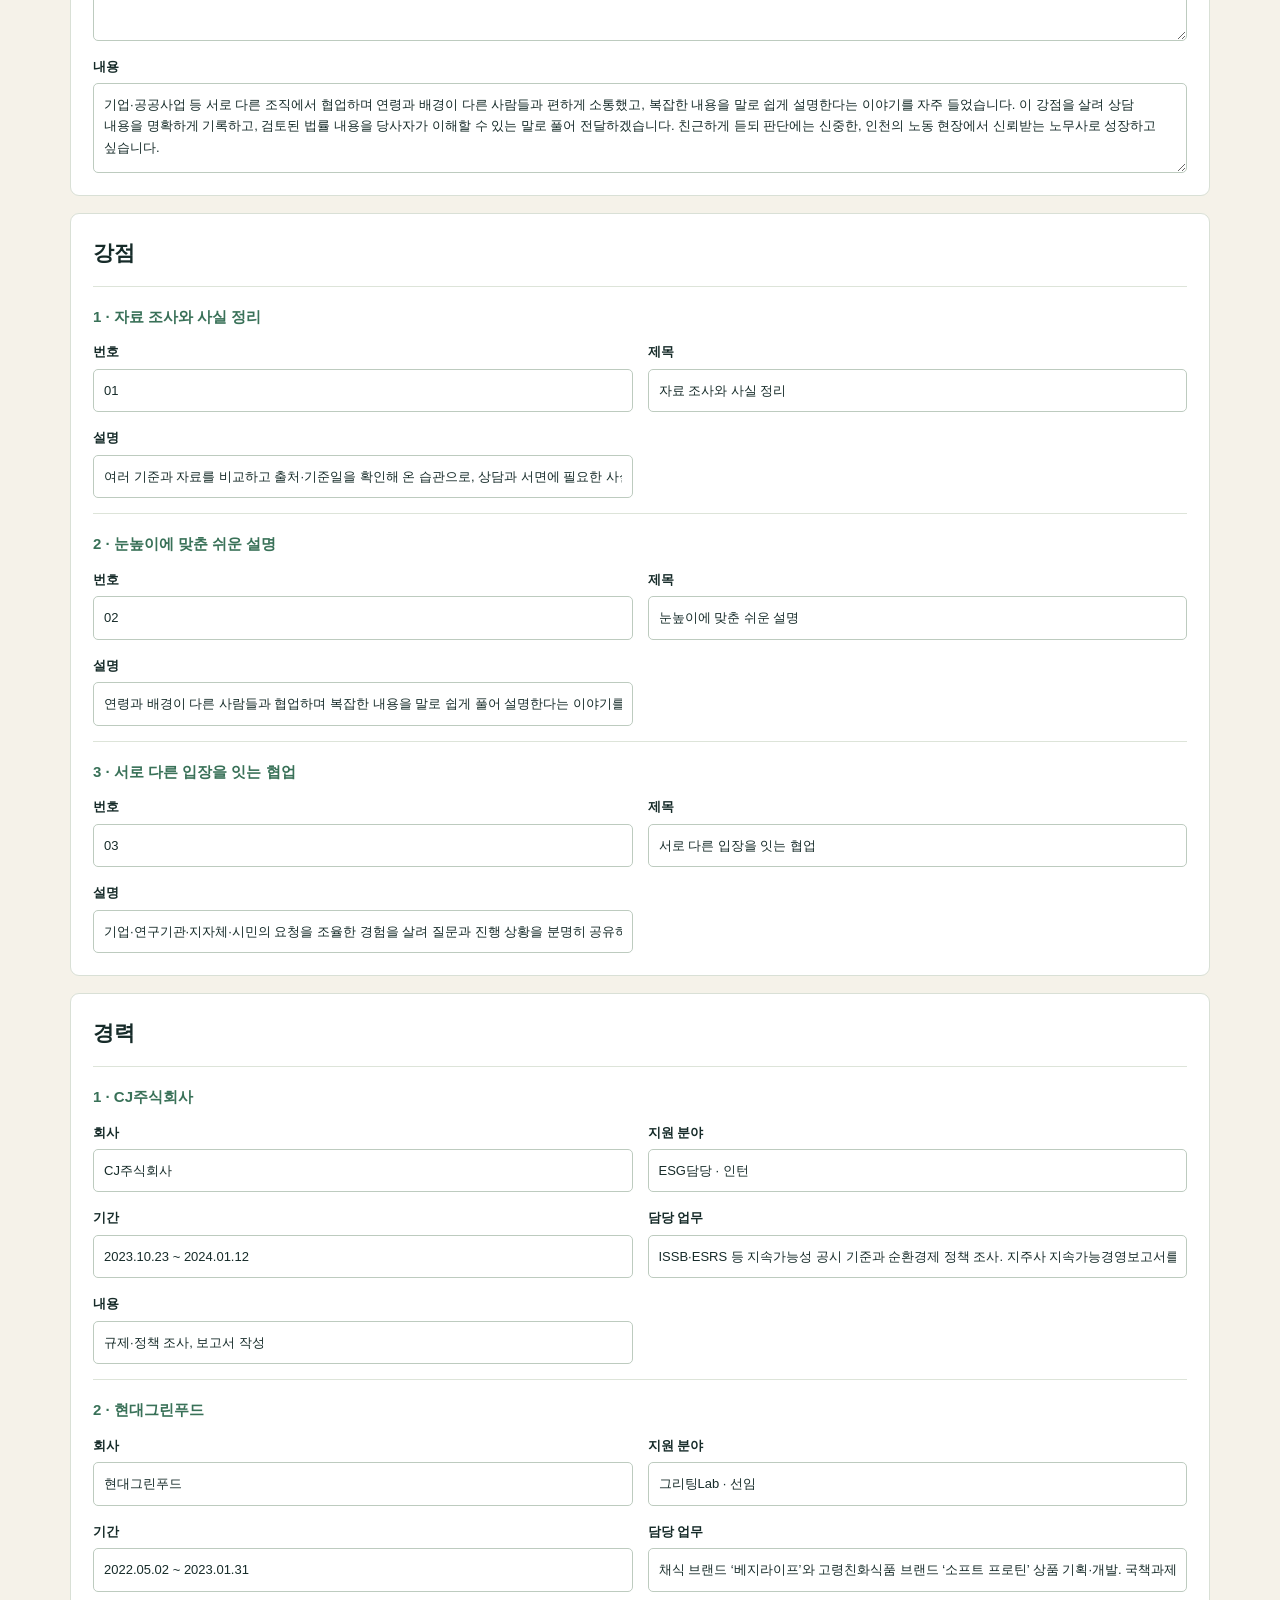
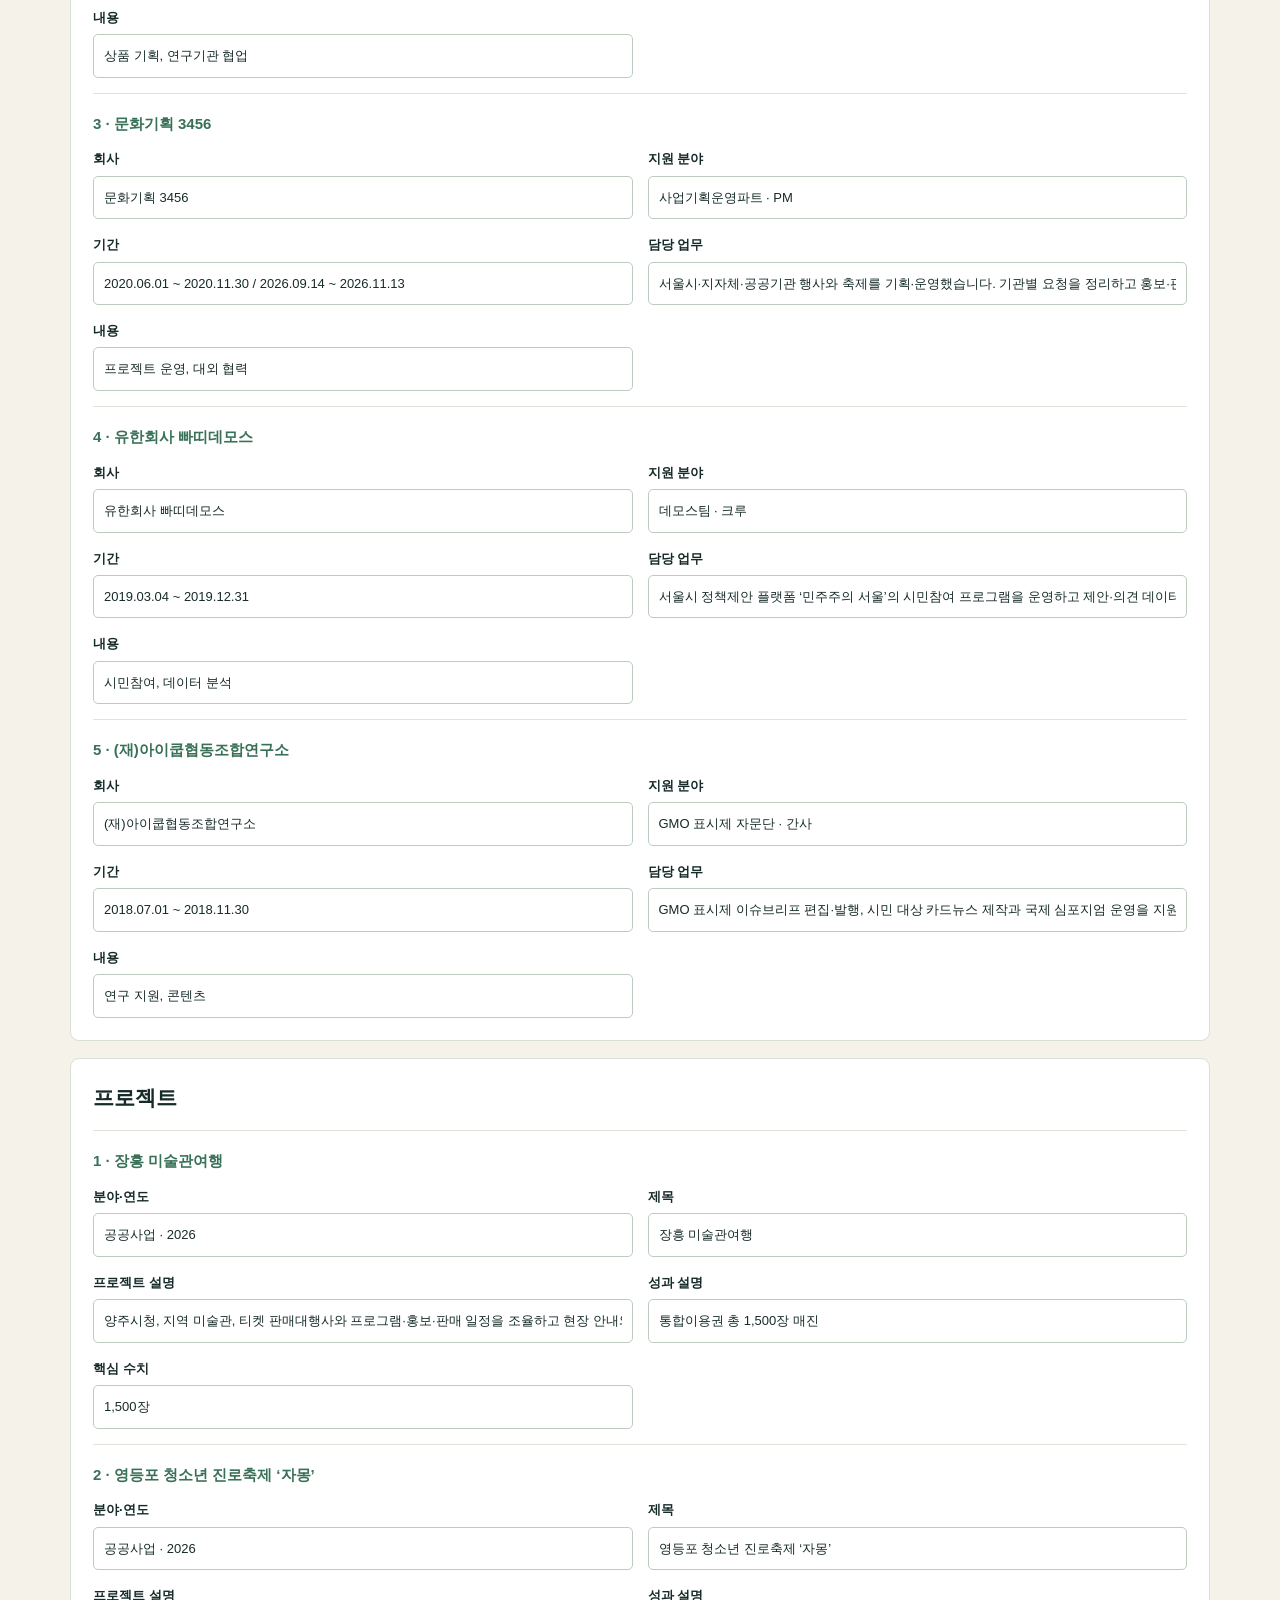
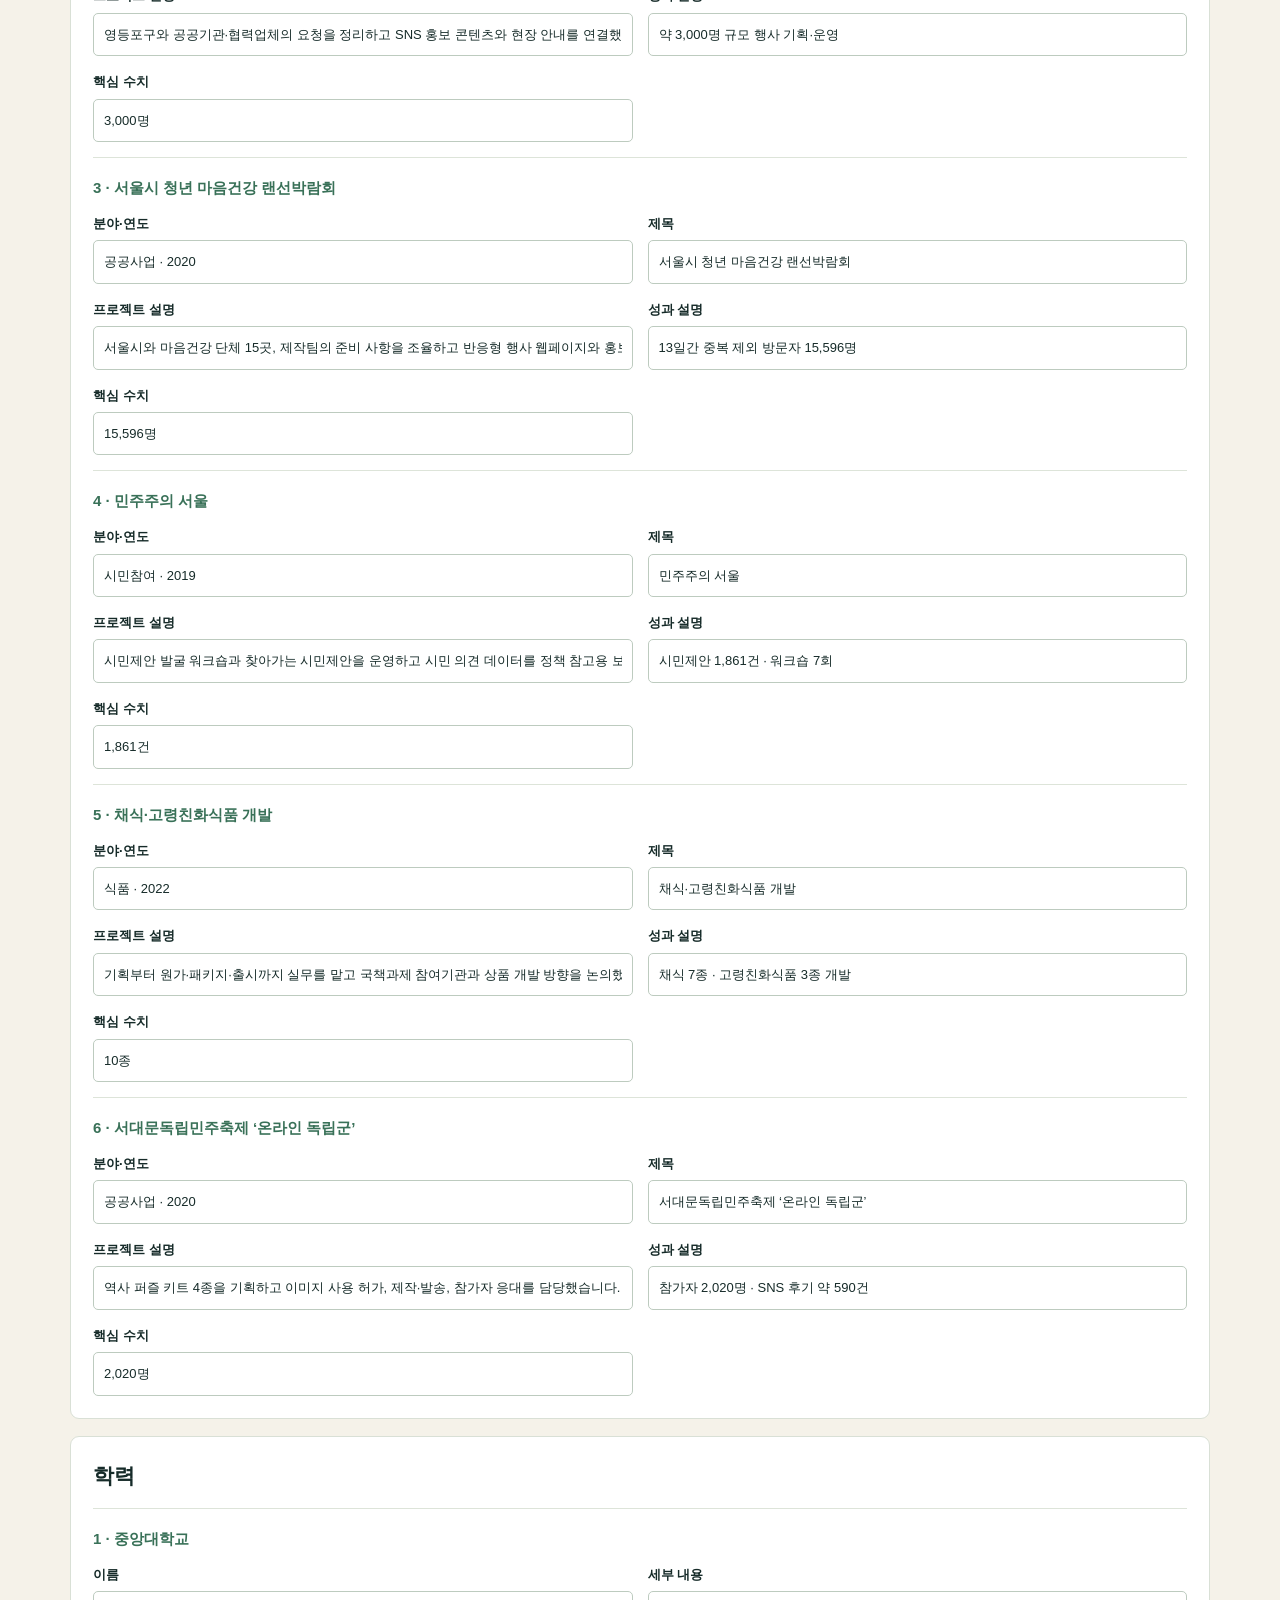
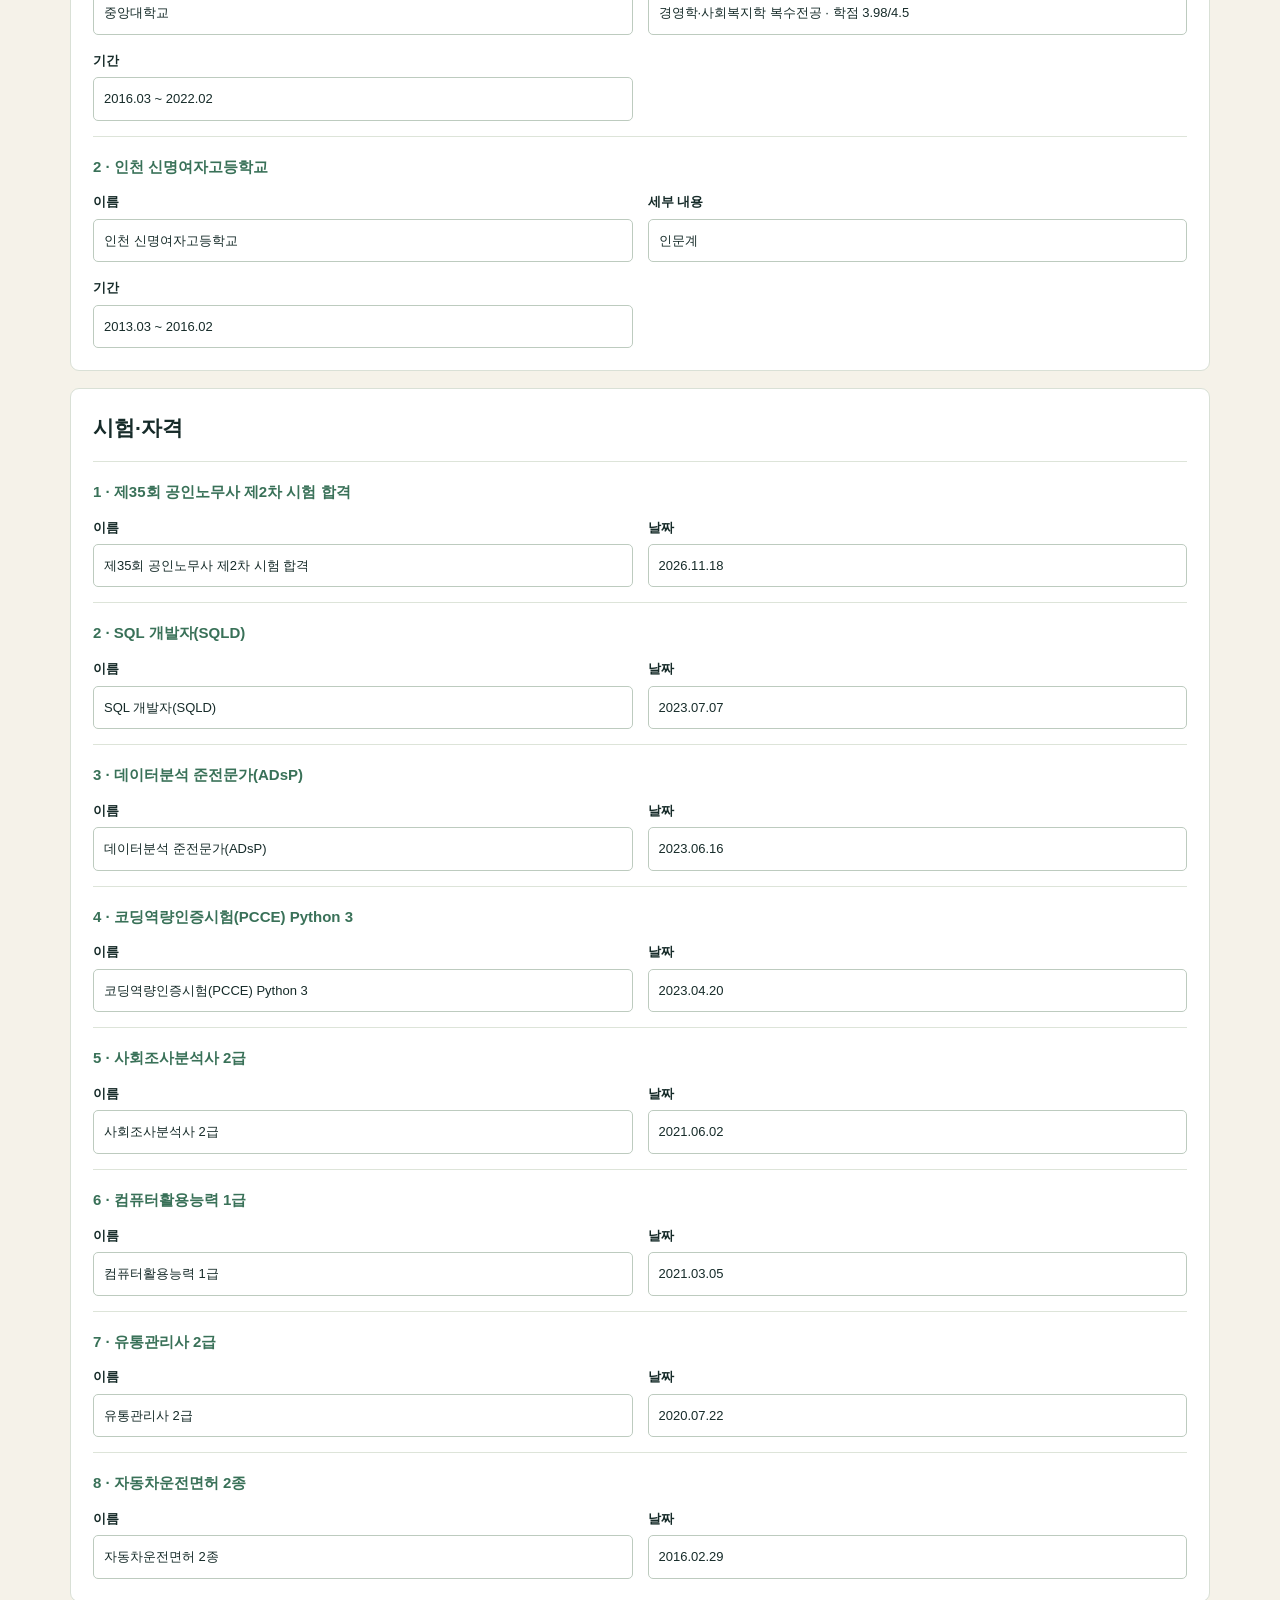
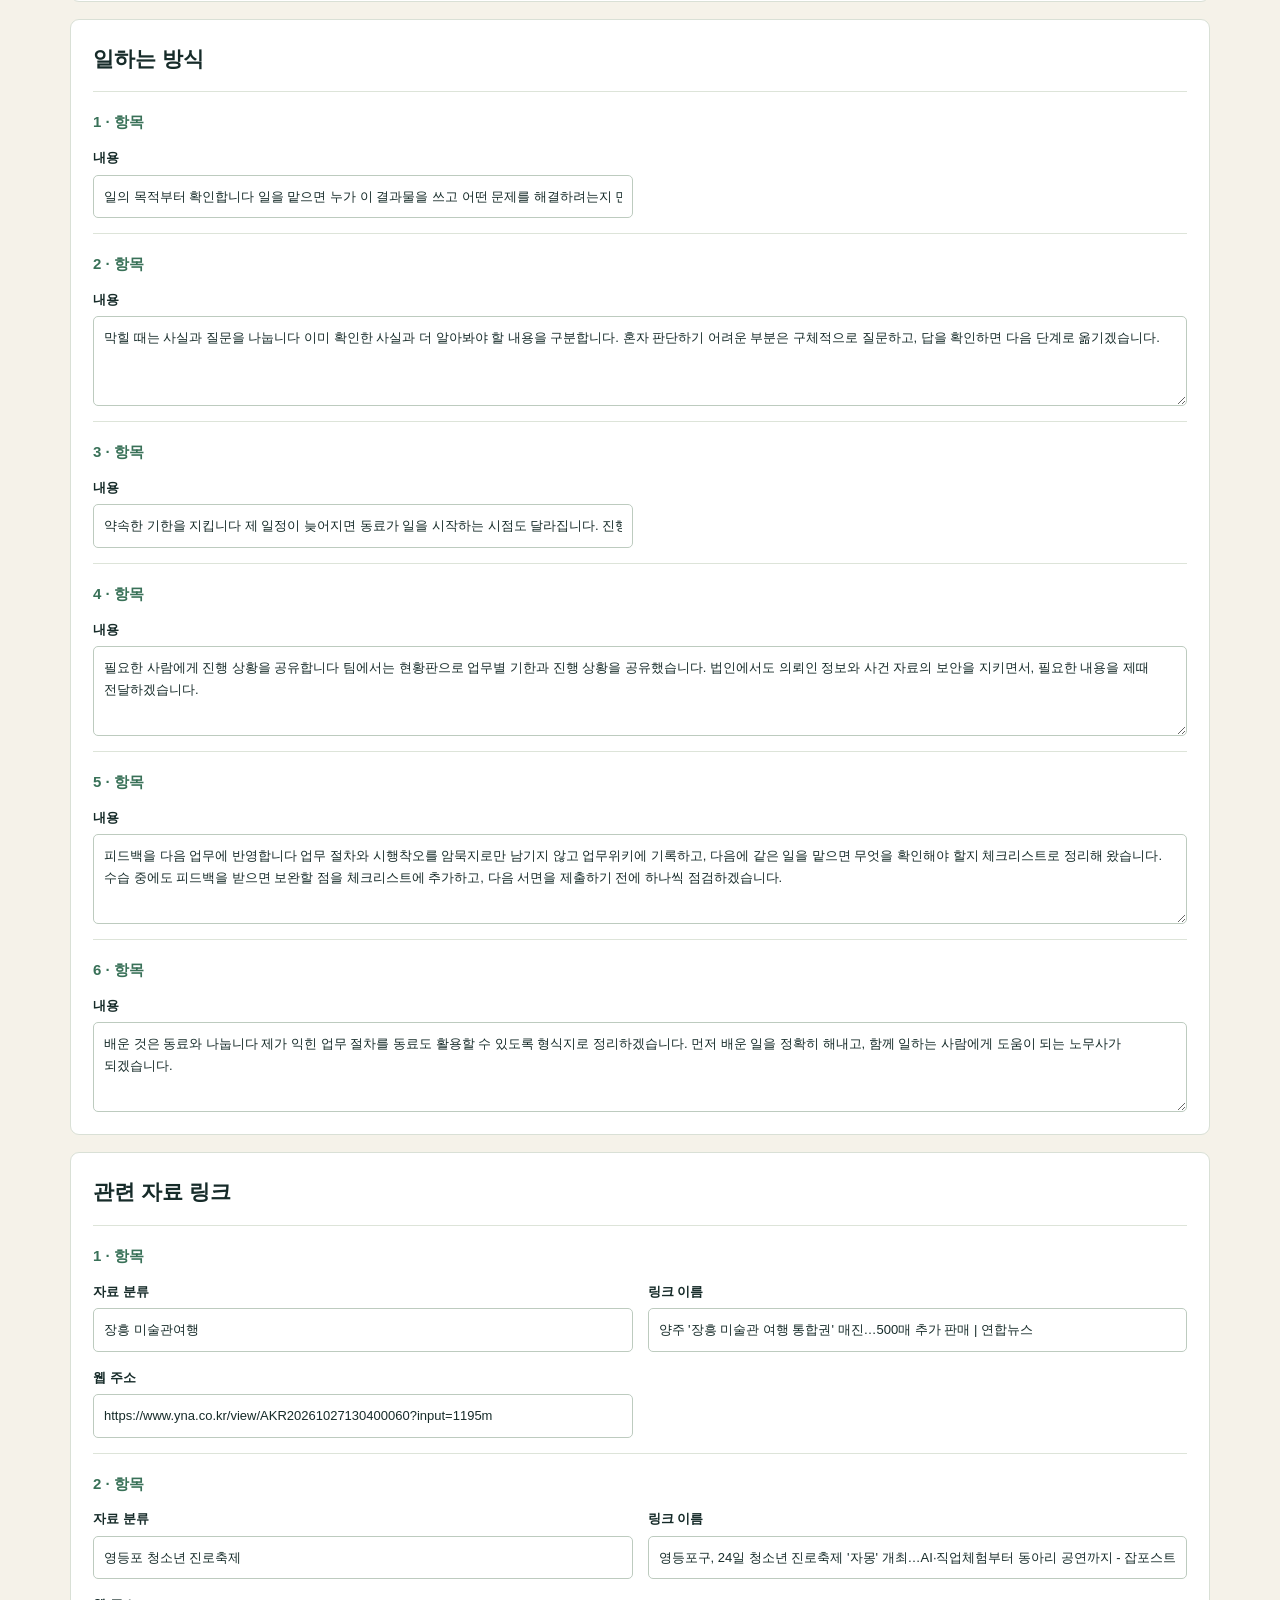
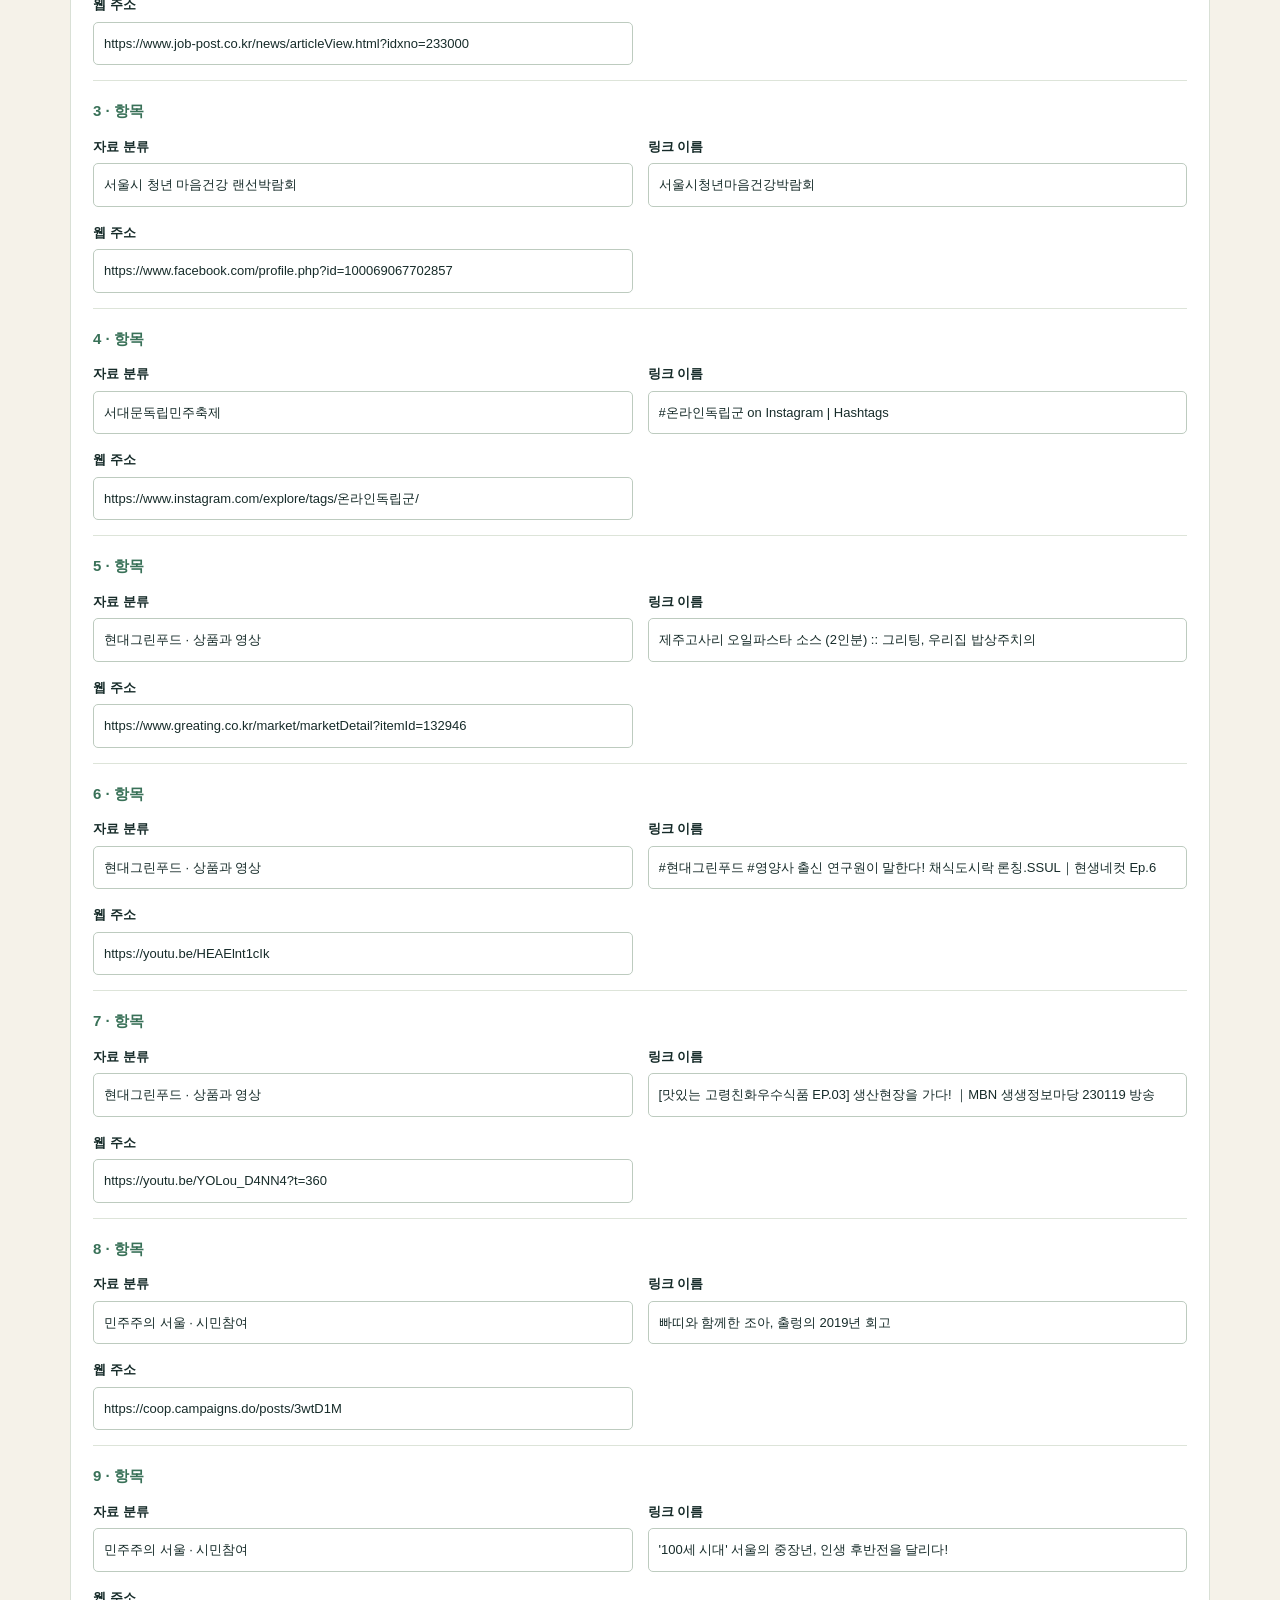
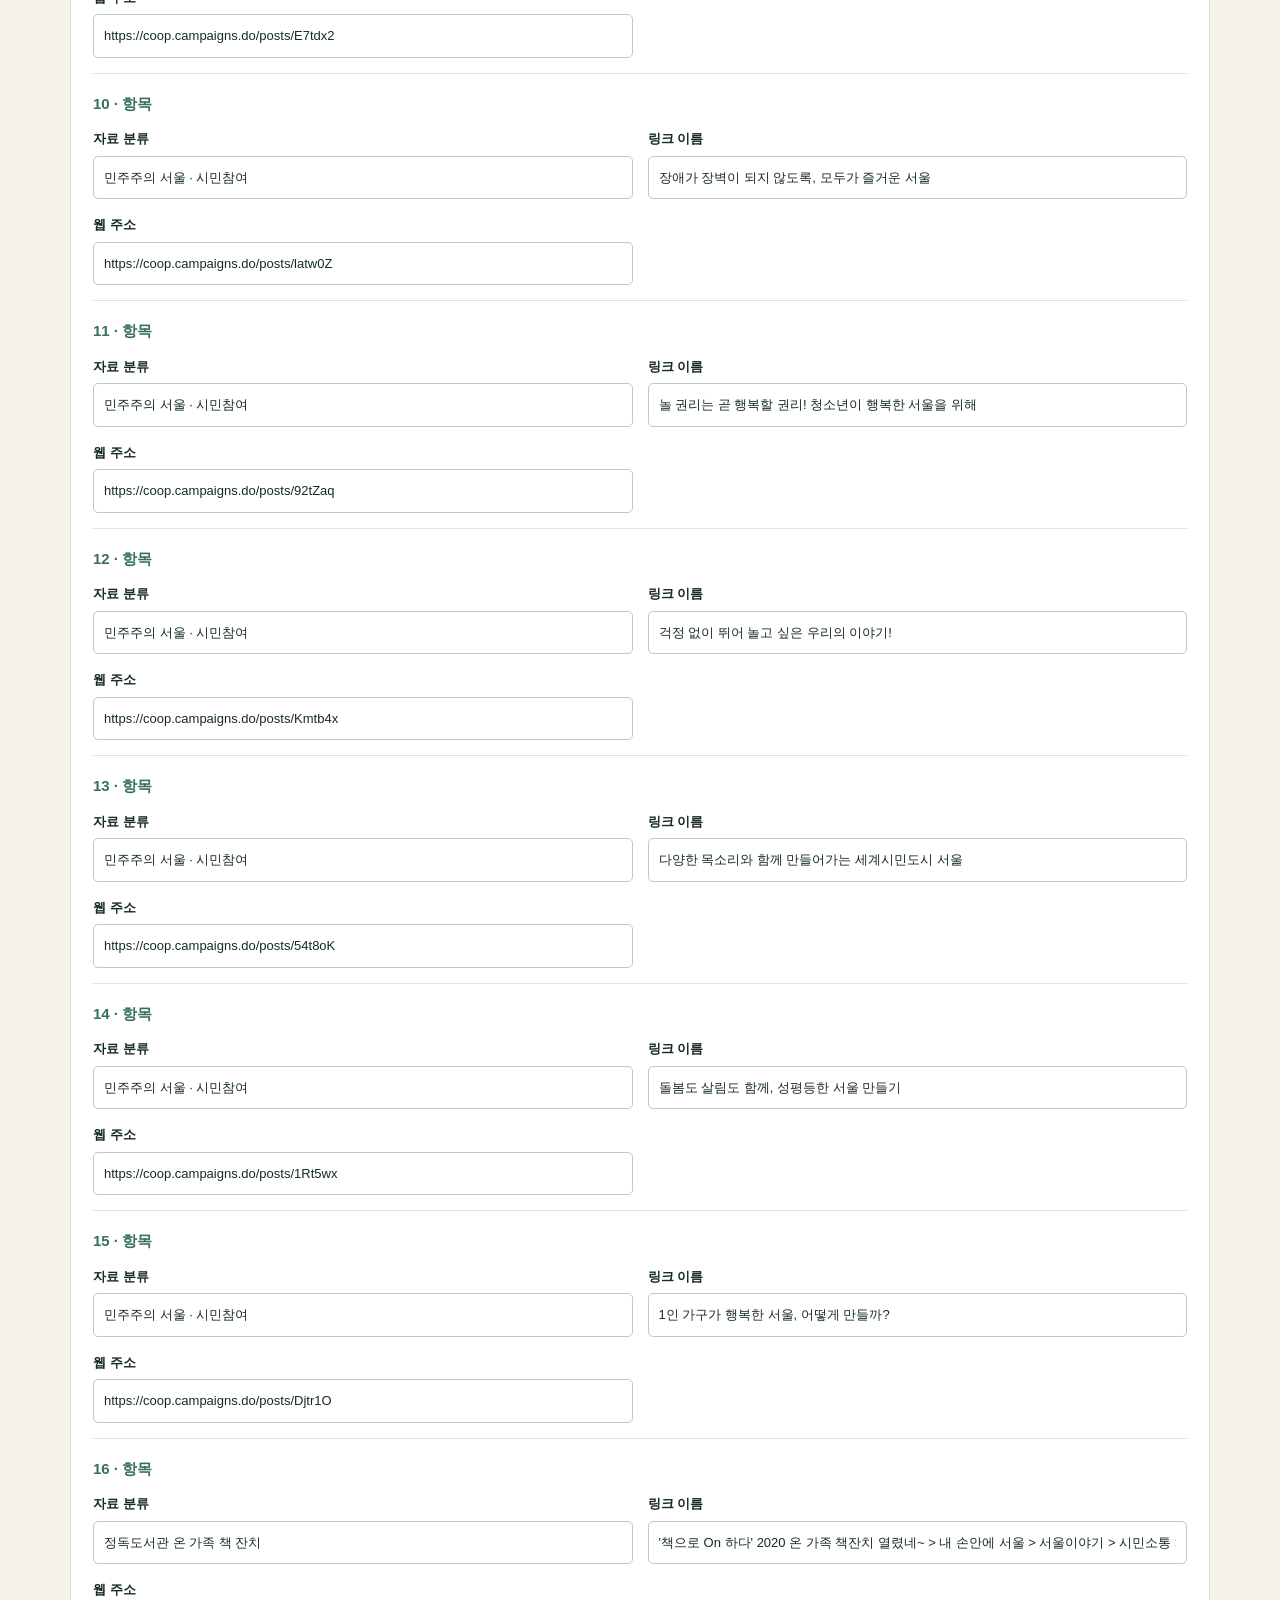
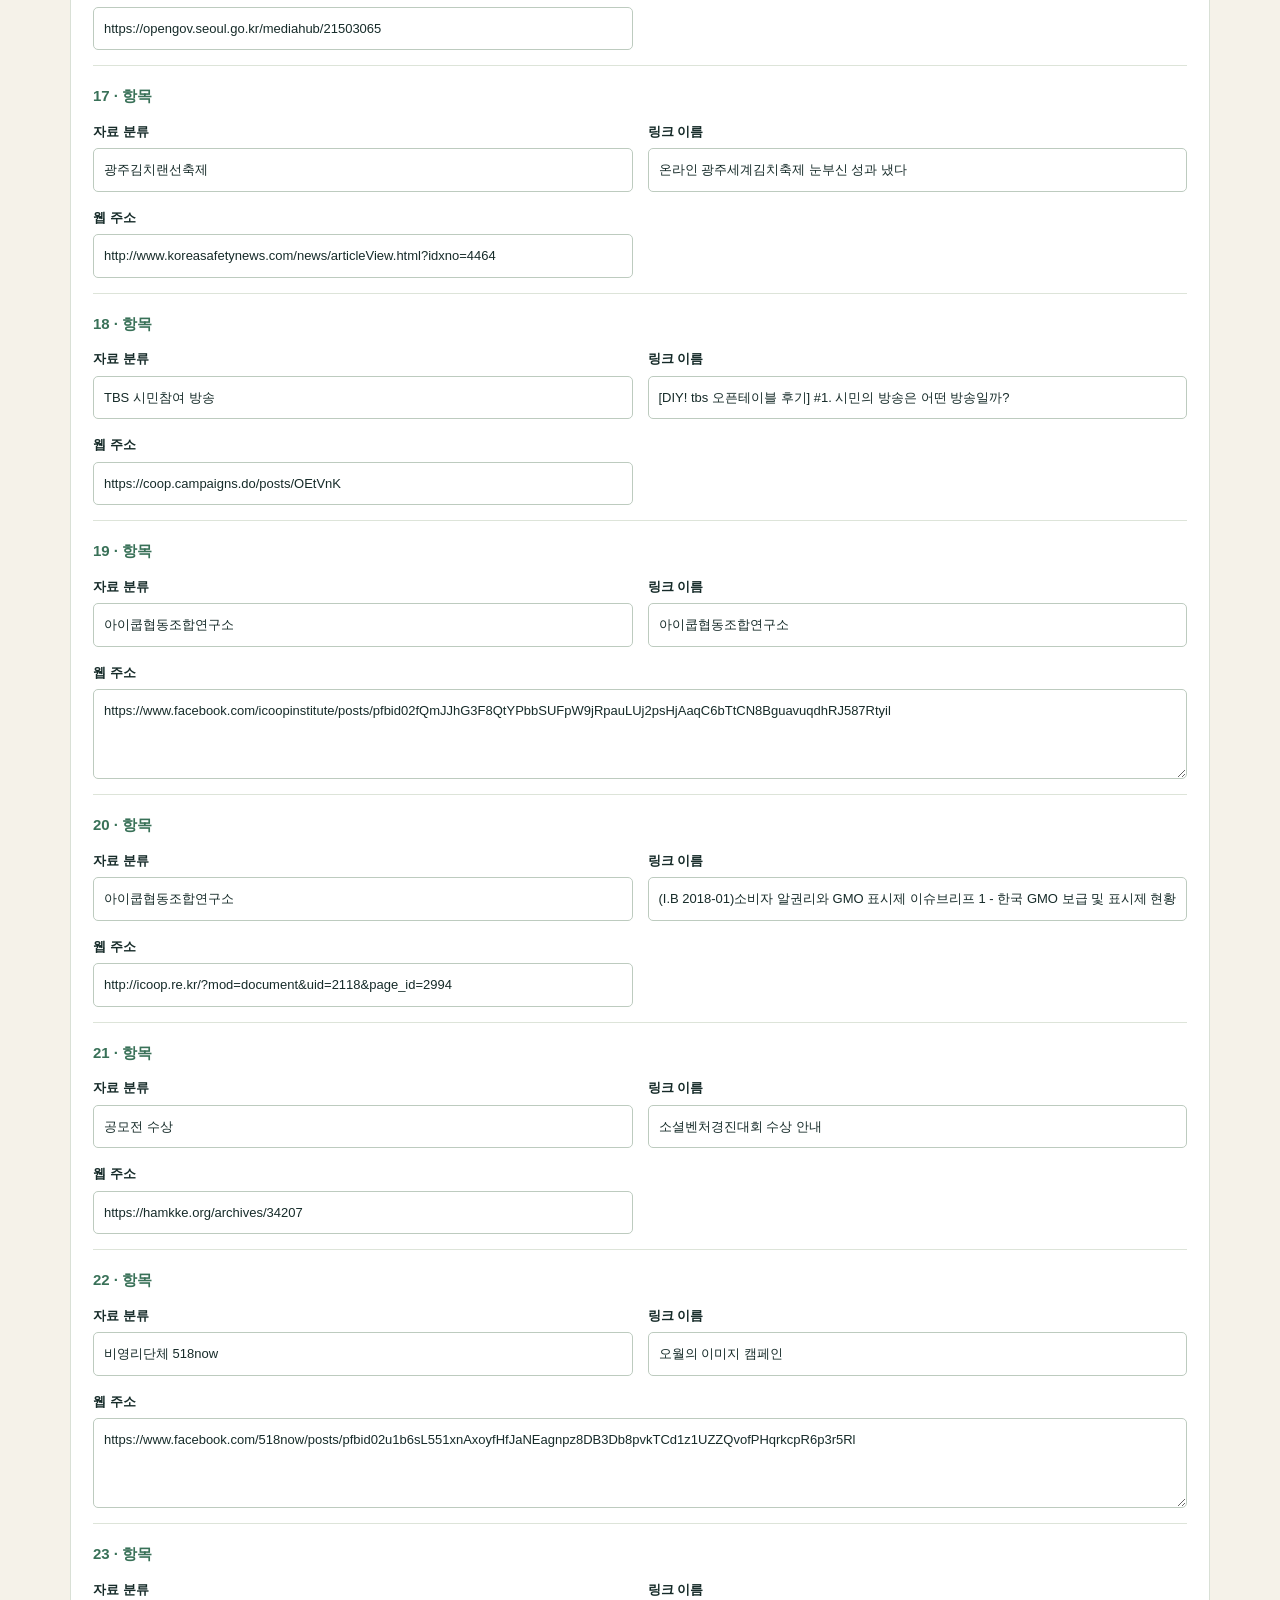
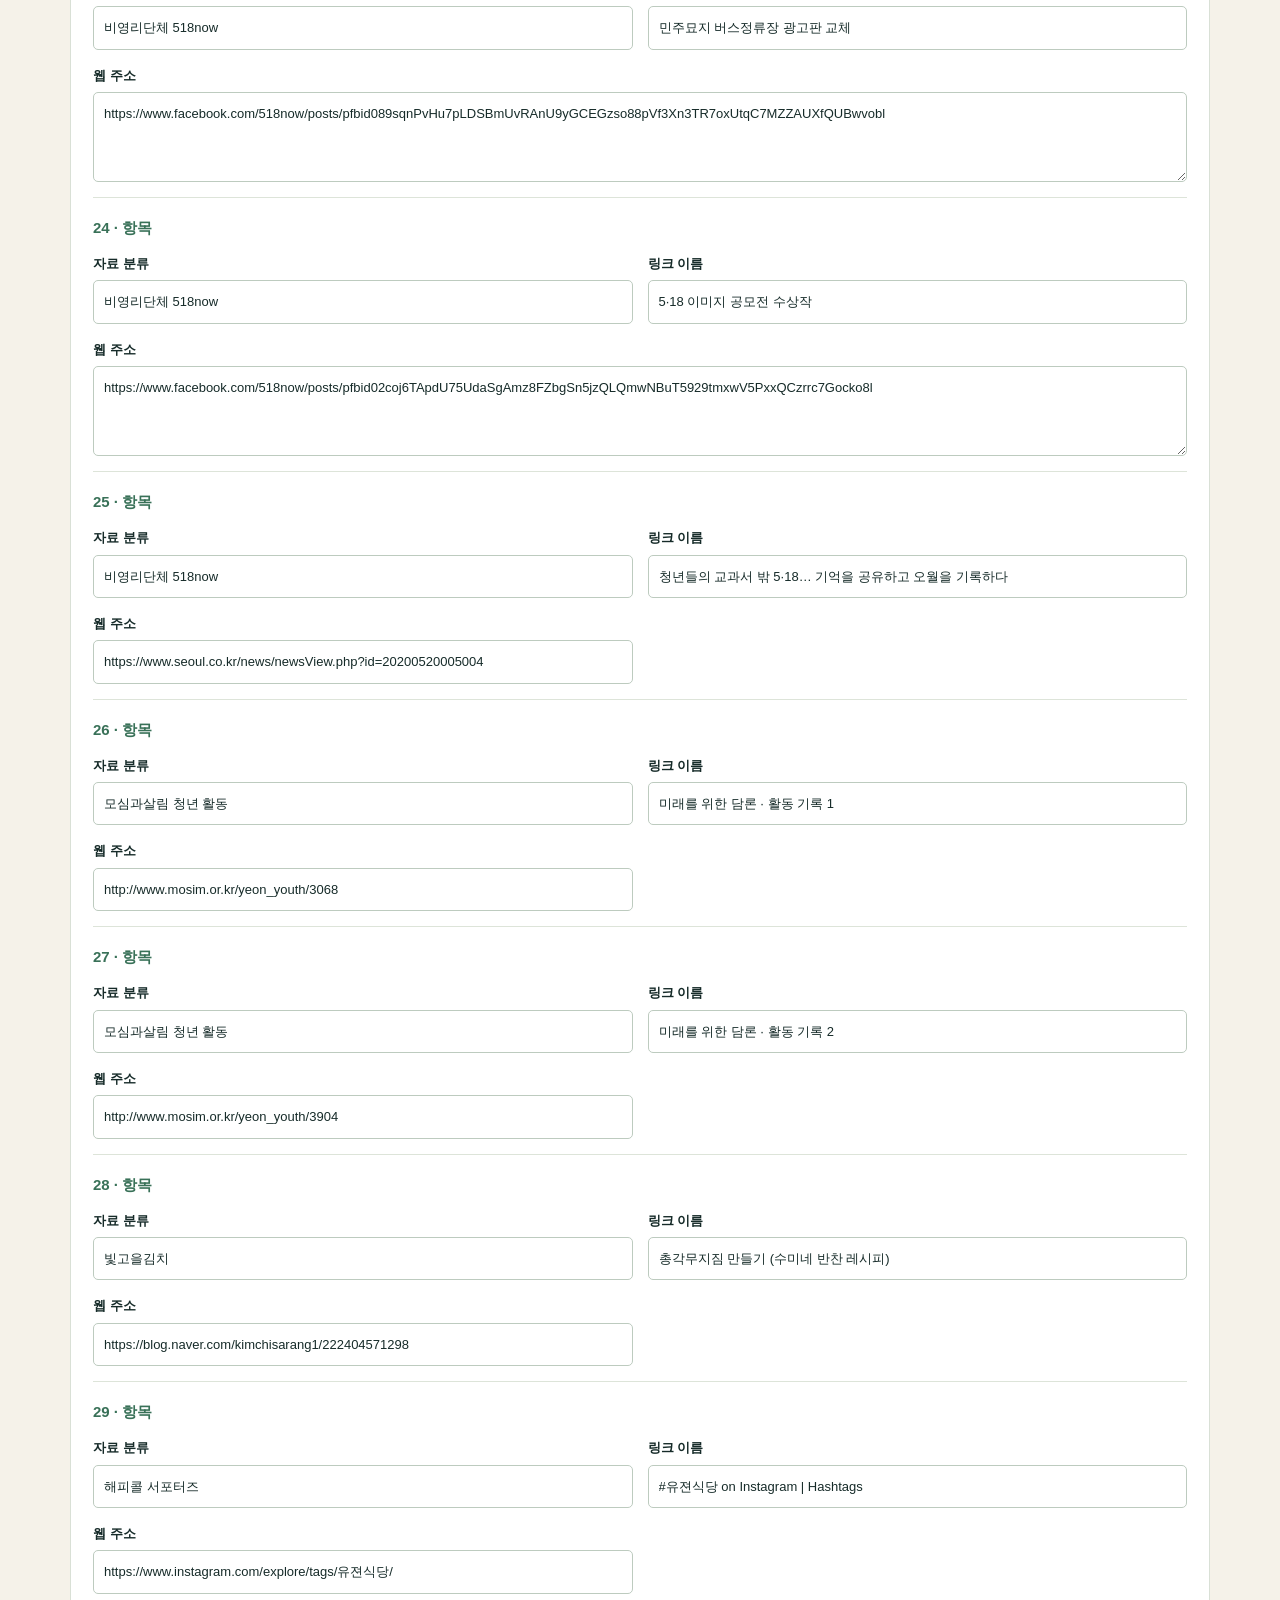
==== commit b91687e2: "Group Incheon activity with Notion records and expand portfolio details" ====
--- a/edit.html
+++ b/edit.html
@@ -1 +1 @@
-<!doctype html><html lang="ko"><head><meta charset="utf-8"><meta name="viewport" content="width=device-width,initial-scale=1"><meta name="robots" content="noindex"><title>텍스트 편집 | 유지원 포트폴리오</title><link rel="stylesheet" href="style.css"></head><body><header class="site-header"><div class="shell topbar"><a class="wordmark" href="index.html">YJW<span class="brand-dot">.</span></a><a class="edit-link" href="index.html">← 공개 사이트로</a></div></header><main class="editor"><div class="shell"><header><p class="eyebrow" style="color:#537c64">CONTENT STUDIO</p><h1>포트폴리오 텍스트 편집</h1><p class="lead">제목과 소개, 경력, 프로젝트 등을 이 페이지에서 고칠 수 있습니다. 편집한 초안은 이 브라우저에만 보관됩니다.</p></header><div class="notice"><strong>공개 사이트 반영 방법</strong><br>① 아래에서 텍스트 수정 → ② ‘수정 내용 복사’ → ③ ‘GitHub에서 content.json 편집’ → ④ 기존 JSON 전체를 붙여넣고 ‘Commit changes’를 누르세요. GitHub 로그인 권한이 있어야 하며, 커밋 전에는 공개 사이트가 바뀌지 않습니다.</div><div class="editor-actions"><button id="save">이 브라우저에 초안 저장</button><button id="preview" class="outline">수정본 미리보기 ↗</button><button id="copy" class="outline">수정 내용 복사</button><button id="download" class="outline">content.json 다운로드</button><a id="github-edit" target="_blank" rel="noopener noreferrer">GitHub에서 content.json 편집 ↗</a><button id="reset" class="outline">공개본 다시 불러오기</button></div><p class="status" id="status" role="status" aria-live="polite"></p><div id="forms"></div><p class="hint">이 페이지는 인증 없이 GitHub에 저장하지 않습니다. 다른 사람이 이 페이지를 열어도 공개 사이트 내용을 직접 변경할 수 없습니다.</p></div></main><script src="edit.js?v=5" defer></script></body></html>+<!doctype html><html lang="ko"><head><meta charset="utf-8"><meta name="viewport" content="width=device-width,initial-scale=1"><meta name="robots" content="noindex"><title>텍스트 편집 | 유지원 포트폴리오</title><link rel="stylesheet" href="style.css?v=6"></head><body><header class="site-header"><div class="shell topbar"><a class="wordmark" href="index.html">YJW<span class="brand-dot">.</span></a><a class="edit-link" href="index.html">← 공개 사이트로</a></div></header><main class="editor"><div class="shell"><header><p class="eyebrow" style="color:#537c64">CONTENT STUDIO</p><h1>포트폴리오 텍스트 편집</h1><p class="lead">제목과 소개, 경력, 프로젝트 등을 이 페이지에서 고칠 수 있습니다. 편집한 초안은 이 브라우저에만 보관됩니다.</p></header><div class="notice"><strong>공개 사이트 반영 방법</strong><br>① 아래에서 텍스트 수정 → ② ‘수정 내용 복사’ → ③ ‘GitHub에서 content.json 편집’ → ④ 기존 JSON 전체를 붙여넣고 ‘Commit changes’를 누르세요. GitHub 로그인 권한이 있어야 하며, 커밋 전에는 공개 사이트가 바뀌지 않습니다.</div><div class="editor-actions"><button id="save">이 브라우저에 초안 저장</button><button id="preview" class="outline">수정본 미리보기 ↗</button><button id="copy" class="outline">수정 내용 복사</button><button id="download" class="outline">content.json 다운로드</button><a id="github-edit" target="_blank" rel="noopener noreferrer">GitHub에서 content.json 편집 ↗</a><button id="reset" class="outline">공개본 다시 불러오기</button></div><p class="status" id="status" role="status" aria-live="polite"></p><div id="forms"></div><p class="hint">이 페이지는 인증 없이 GitHub에 저장하지 않습니다. 다른 사람이 이 페이지를 열어도 공개 사이트 내용을 직접 변경할 수 없습니다.</p></div></main><script src="edit.js?v=6" defer></script></body></html>
--- a/style.css
+++ b/style.css
@@ -3,3 +3,5 @@
 .reference-grid{display:grid;grid-template-columns:repeat(2,minmax(0,1fr));gap:18px}.reference-group{background:var(--paper);border:1px solid var(--line);padding:23px 25px}.reference-group h3{font-size:18px;margin:0 0 13px;line-height:1.4}.reference-list{margin:0;padding-left:19px}.reference-list li{margin:8px 0;color:#6e8476}.reference-list a{font-size:14px;line-height:1.5;color:var(--ink);text-decoration-thickness:1px;text-underline-offset:3px;overflow-wrap:anywhere}.reference-list a:hover{color:#4a8260}@media(max-width:700px){.reference-grid{grid-template-columns:1fr}}
 
 .local-activity{margin-top:66px;border:1px solid #bdd0bf;border-left:4px solid #609276;background:#fafbf6;padding:28px 32px;display:grid;grid-template-columns:190px 1fr;gap:28px}.local-activity-meta{font-size:13px;color:#508066;font-weight:800;padding-top:5px}.local-activity-label{font-size:11px;letter-spacing:.13em;color:#57866d;font-weight:800}.local-activity h3{font-size:22px;margin:6px 0 8px}.local-activity p{margin:0;color:#4c5d55;font-size:15px;line-height:1.8}@media(max-width:640px){.local-activity{grid-template-columns:1fr;gap:7px;padding:22px}.local-activity-meta{padding:0}}
+
+.activity-section{margin-top:70px;padding-top:42px;border-top:1px solid #aebfb3}.activity-heading{display:flex;justify-content:space-between;align-items:end;gap:24px;margin-bottom:25px}.activity-kicker{font-size:11px;letter-spacing:.15em;font-weight:800;color:#5a876b}.activity-heading h3{font-size:31px;letter-spacing:-.04em;margin:7px 0 0}.activity-heading p{font-size:14px;color:#5d6d62;max-width:320px;margin:0}.activity-grid{display:grid;grid-template-columns:repeat(2,minmax(0,1fr));gap:13px;align-items:start}.activity-record,.detail-record{background:#fff;border:1px solid var(--line);border-radius:7px;overflow:hidden}.activity-record[open]{border-color:#91b49a;box-shadow:0 7px 18px rgba(23,67,49,.07)}.activity-record summary,.detail-record summary{cursor:pointer;padding:18px 20px;display:flex;flex-direction:column;gap:3px;list-style:none}.activity-record summary::-webkit-details-marker,.detail-record summary::-webkit-details-marker{display:none}.activity-record summary:after,.detail-record summary:after{content:"+";position:absolute;right:20px;top:15px;color:#609276;font-size:22px}.activity-record[open] summary:after,.detail-record[open] summary:after{content:"−"}.activity-record summary,.detail-record summary{position:relative;padding-right:45px}.record-title{font-size:17px;line-height:1.45;font-weight:750}.record-period{font-size:12px;color:#5e866b;font-weight:700}.record-body{border-top:1px solid var(--line);padding:17px 20px 21px;white-space:pre-line;font-size:14px;line-height:1.75;color:#475b50;overflow-wrap:anywhere}.detail-groups{display:grid;gap:37px}.detail-group h3{font-size:23px;margin:0 0 14px;border-bottom:1px solid var(--ink);padding-bottom:10px}.detail-record{margin:8px 0}.detail-record summary{flex-direction:row;align-items:baseline;justify-content:space-between;gap:16px}.detail-record .record-period{text-align:right;white-space:nowrap}@media(max-width:700px){.activity-grid{grid-template-columns:1fr}.activity-heading{display:block}.activity-heading p{margin-top:8px}.detail-record summary{display:block}.detail-record .record-period{display:block;text-align:left;white-space:normal}}
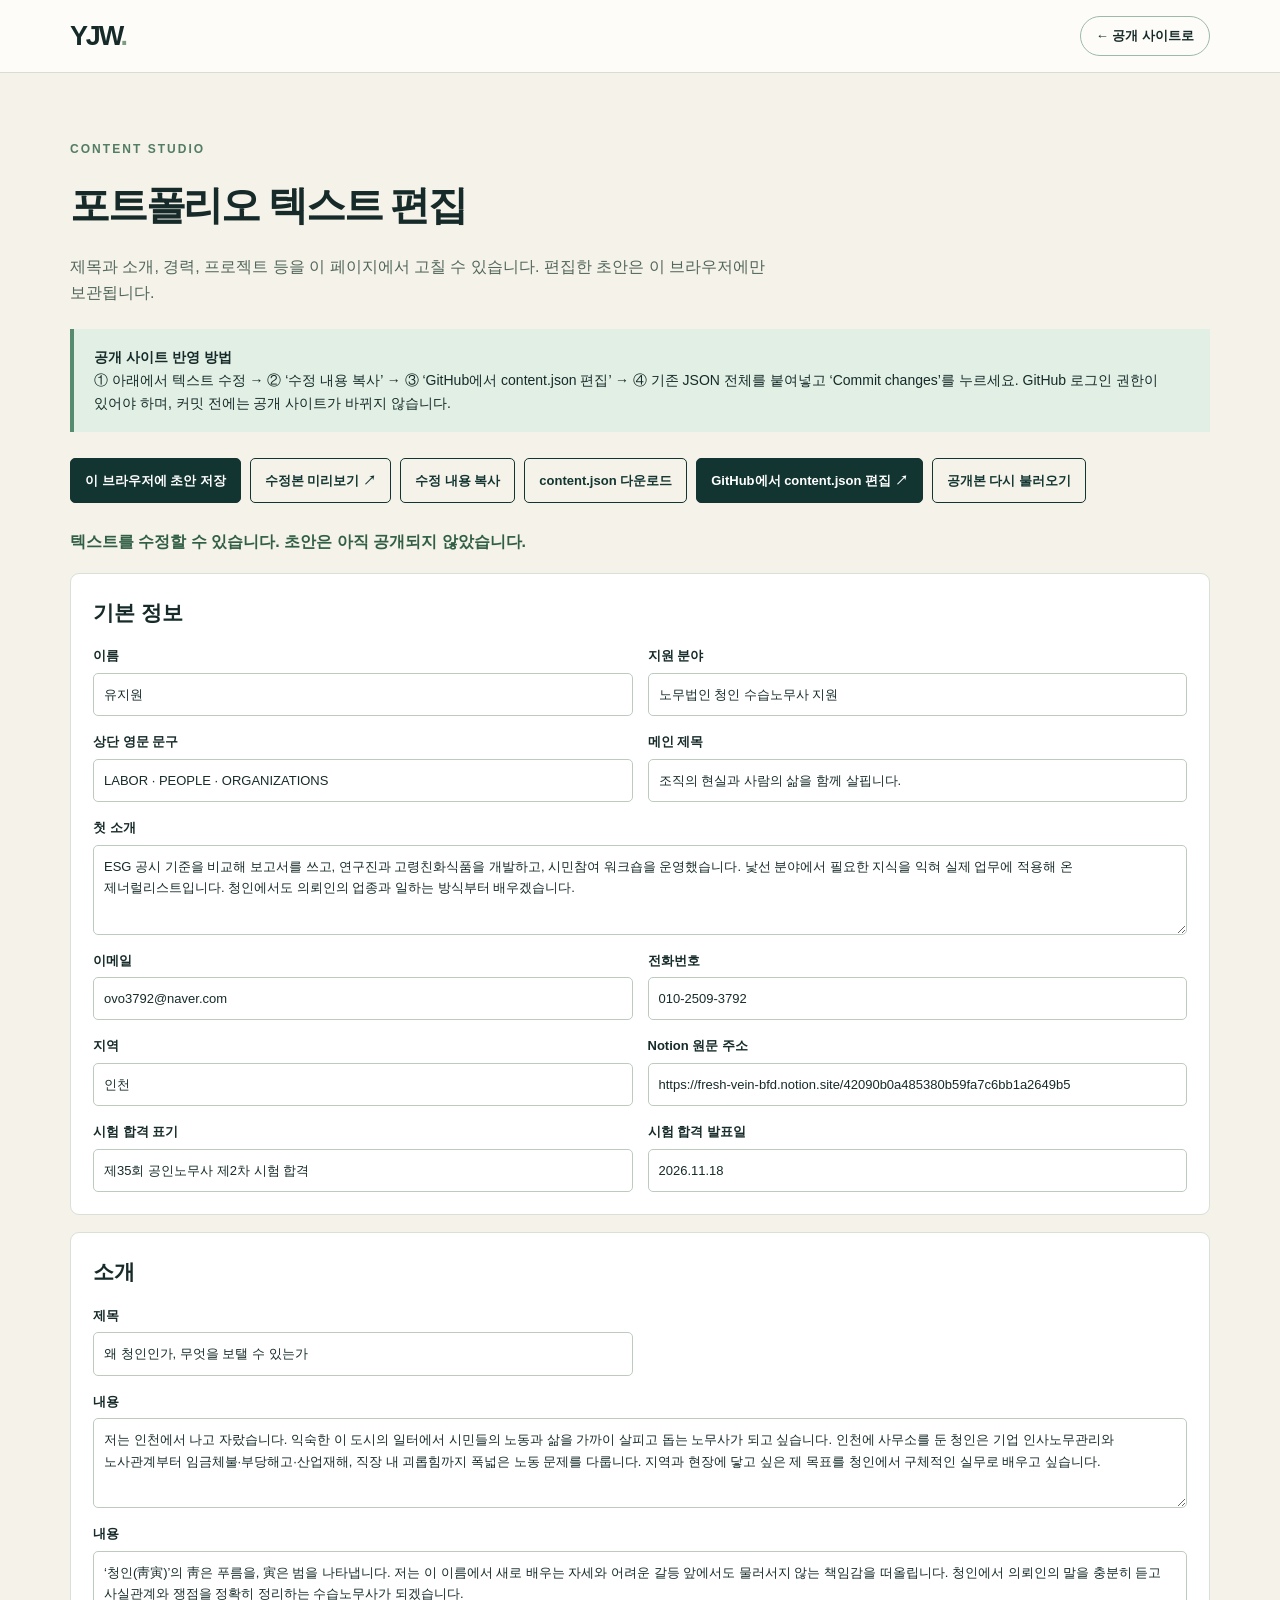
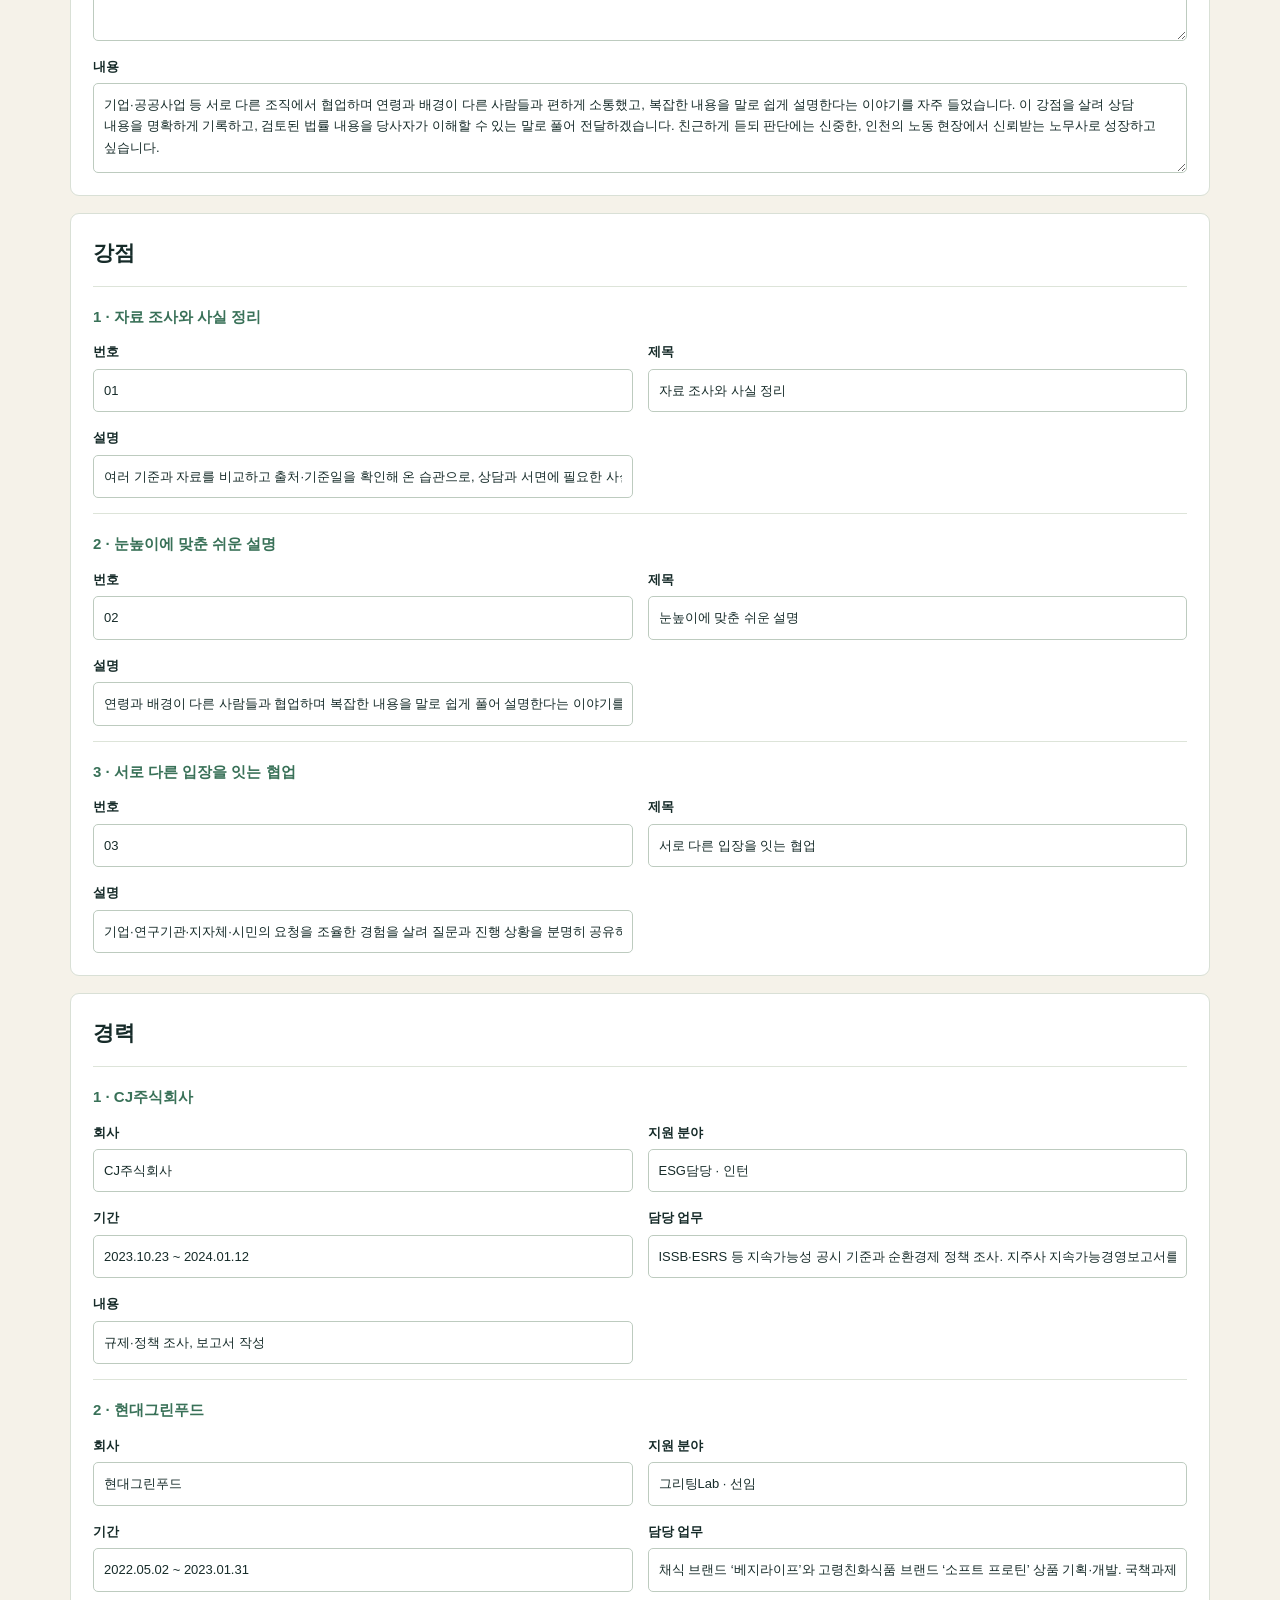
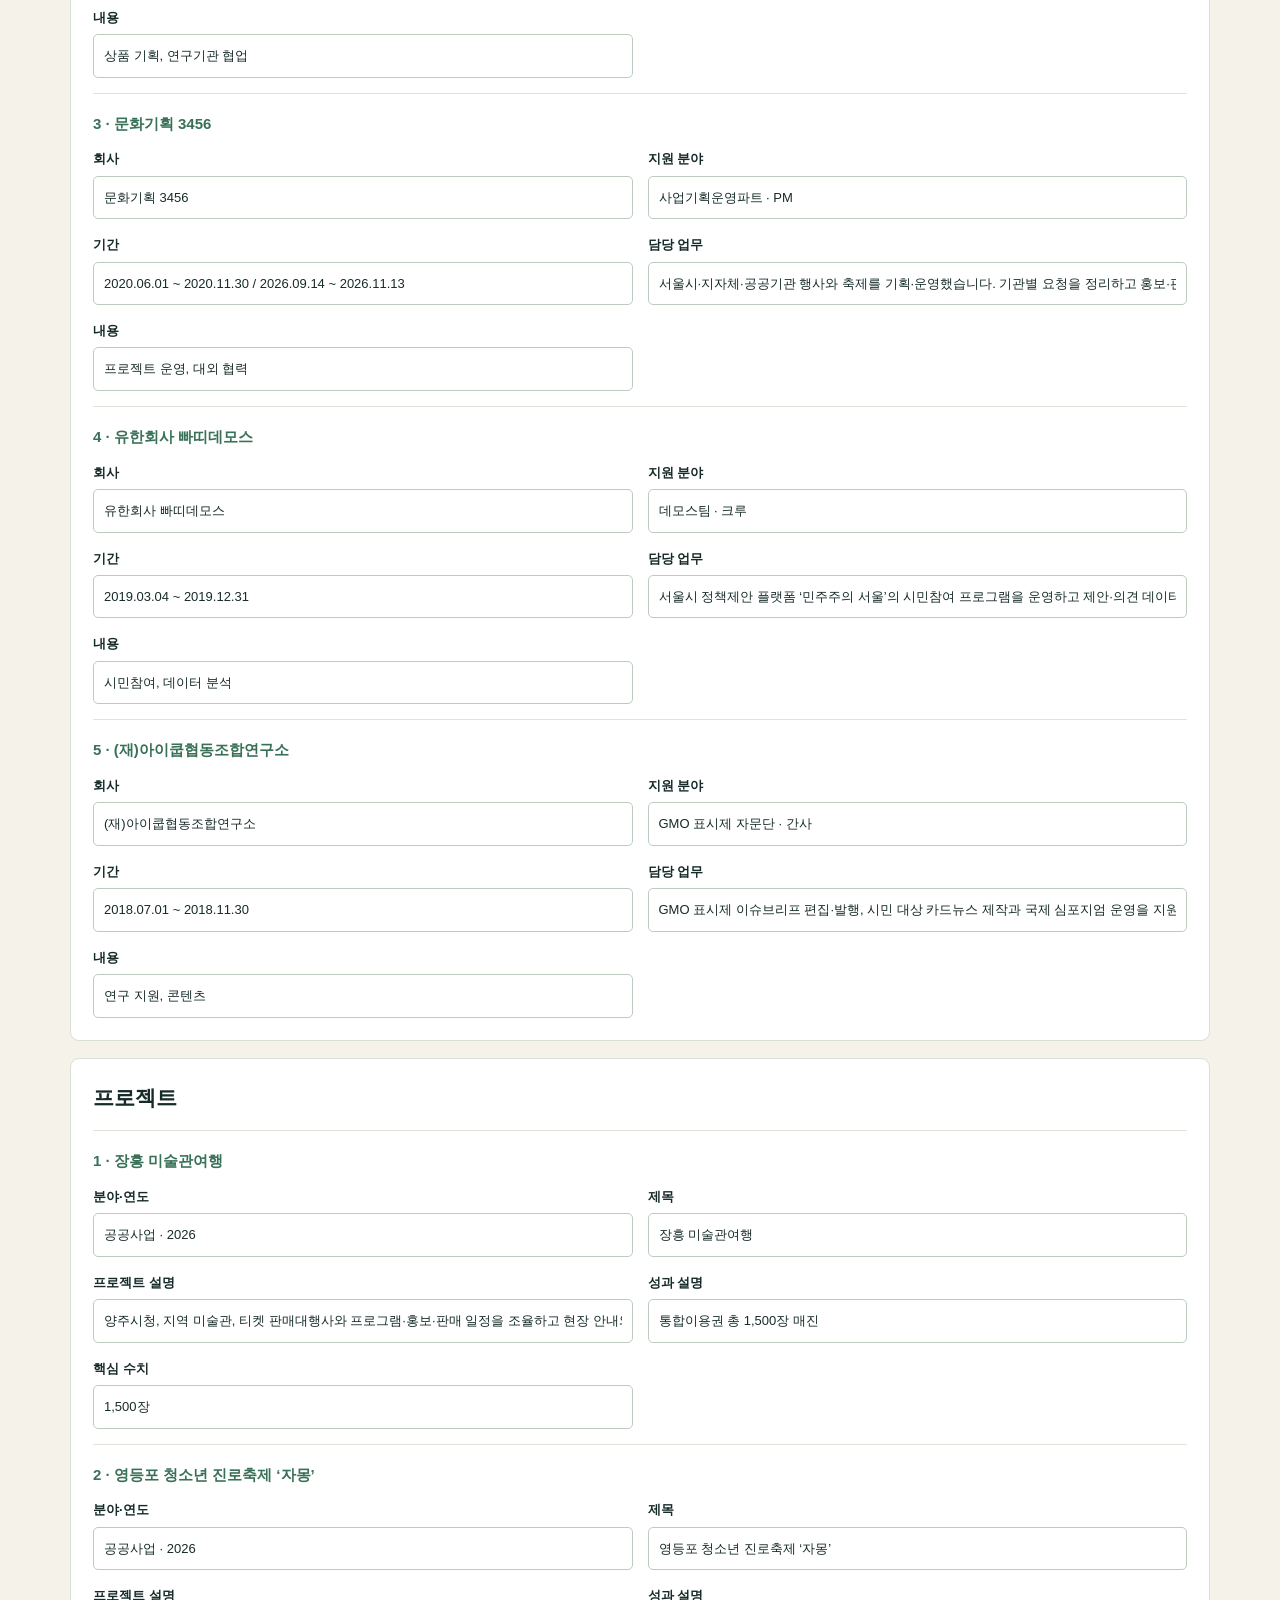
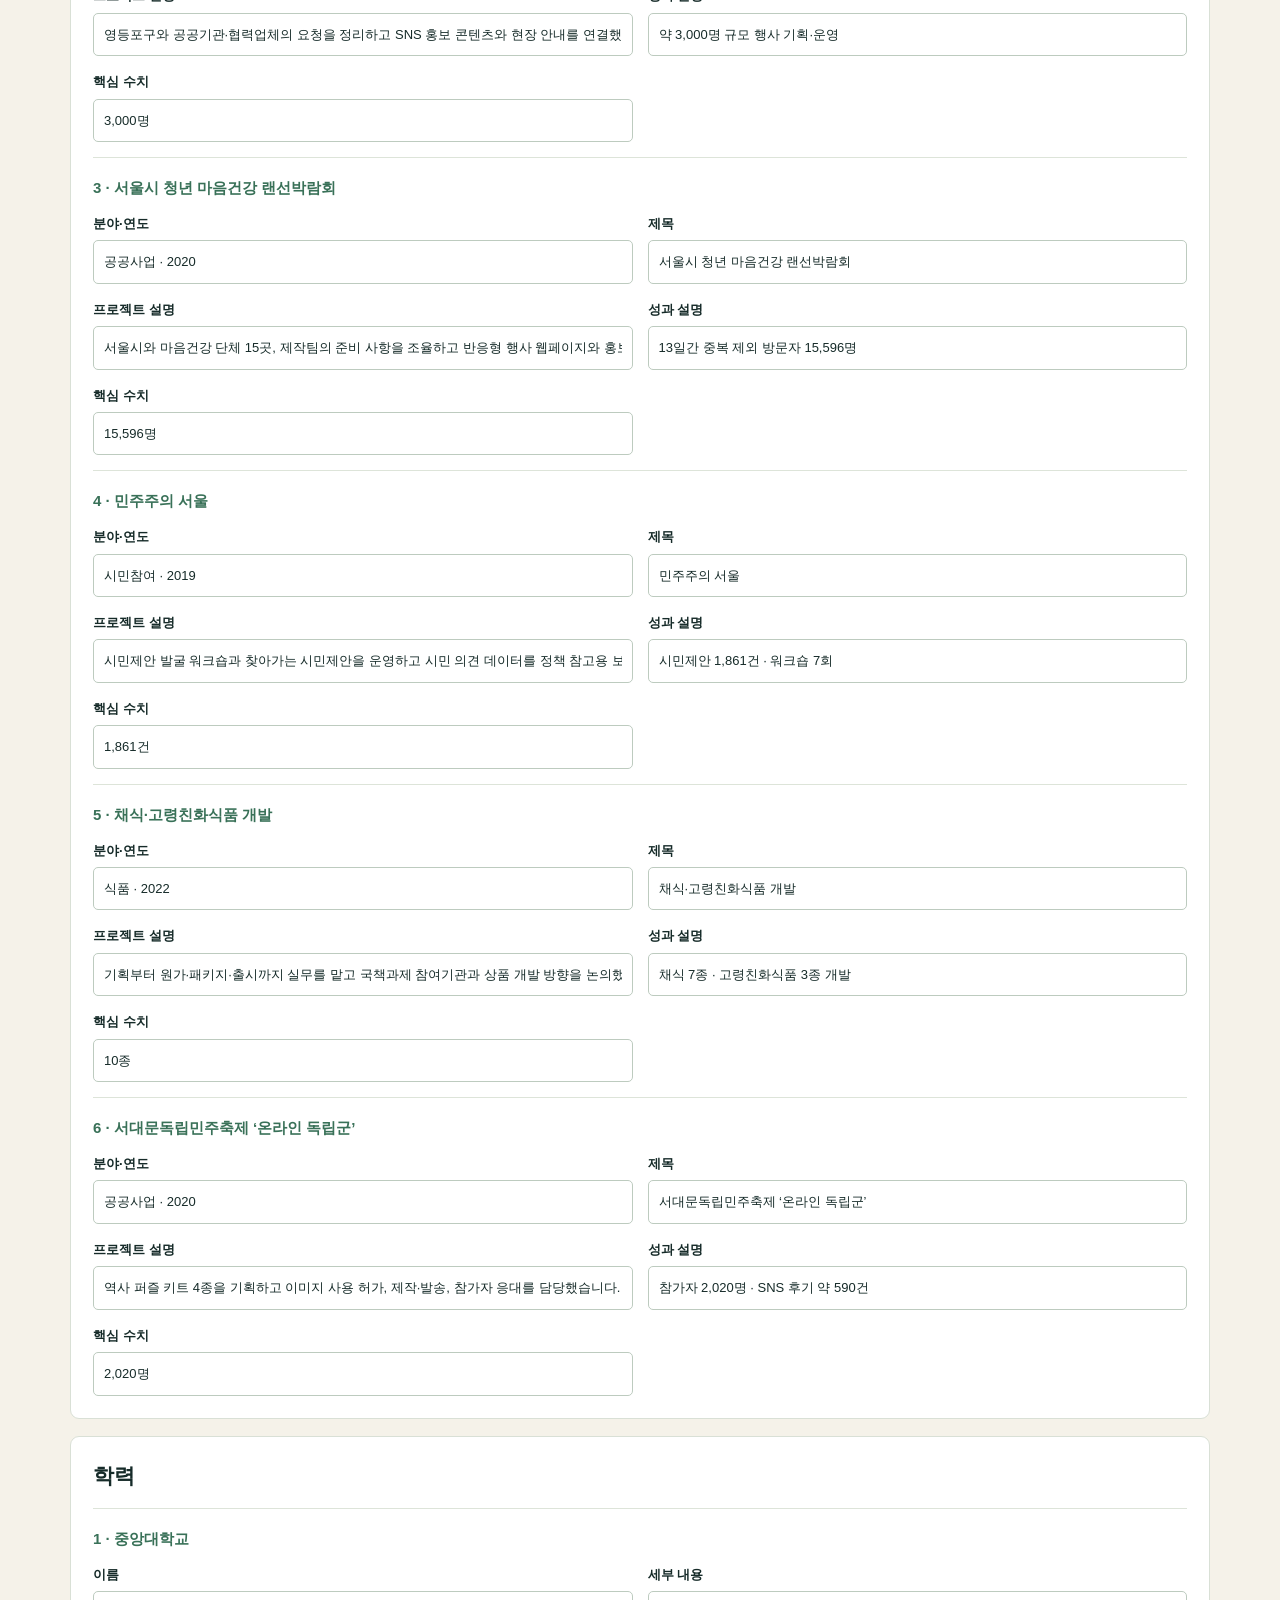
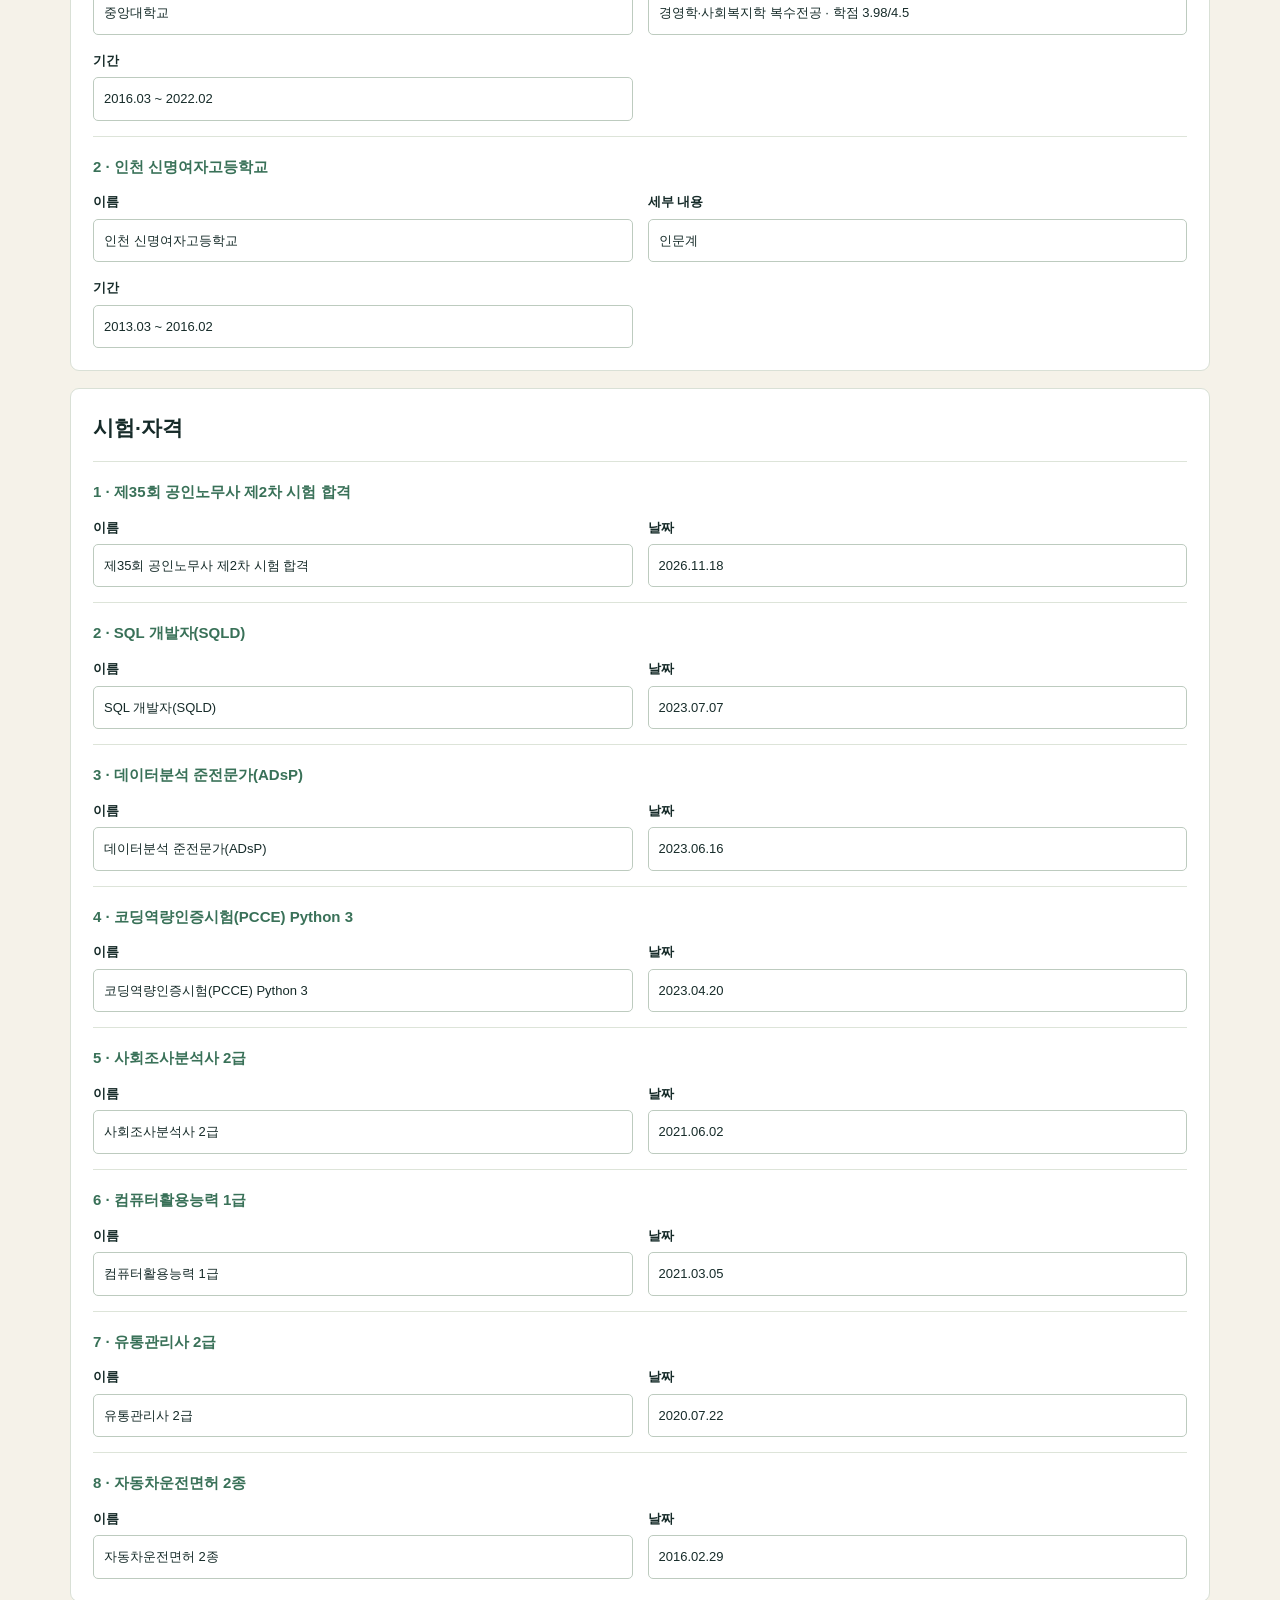
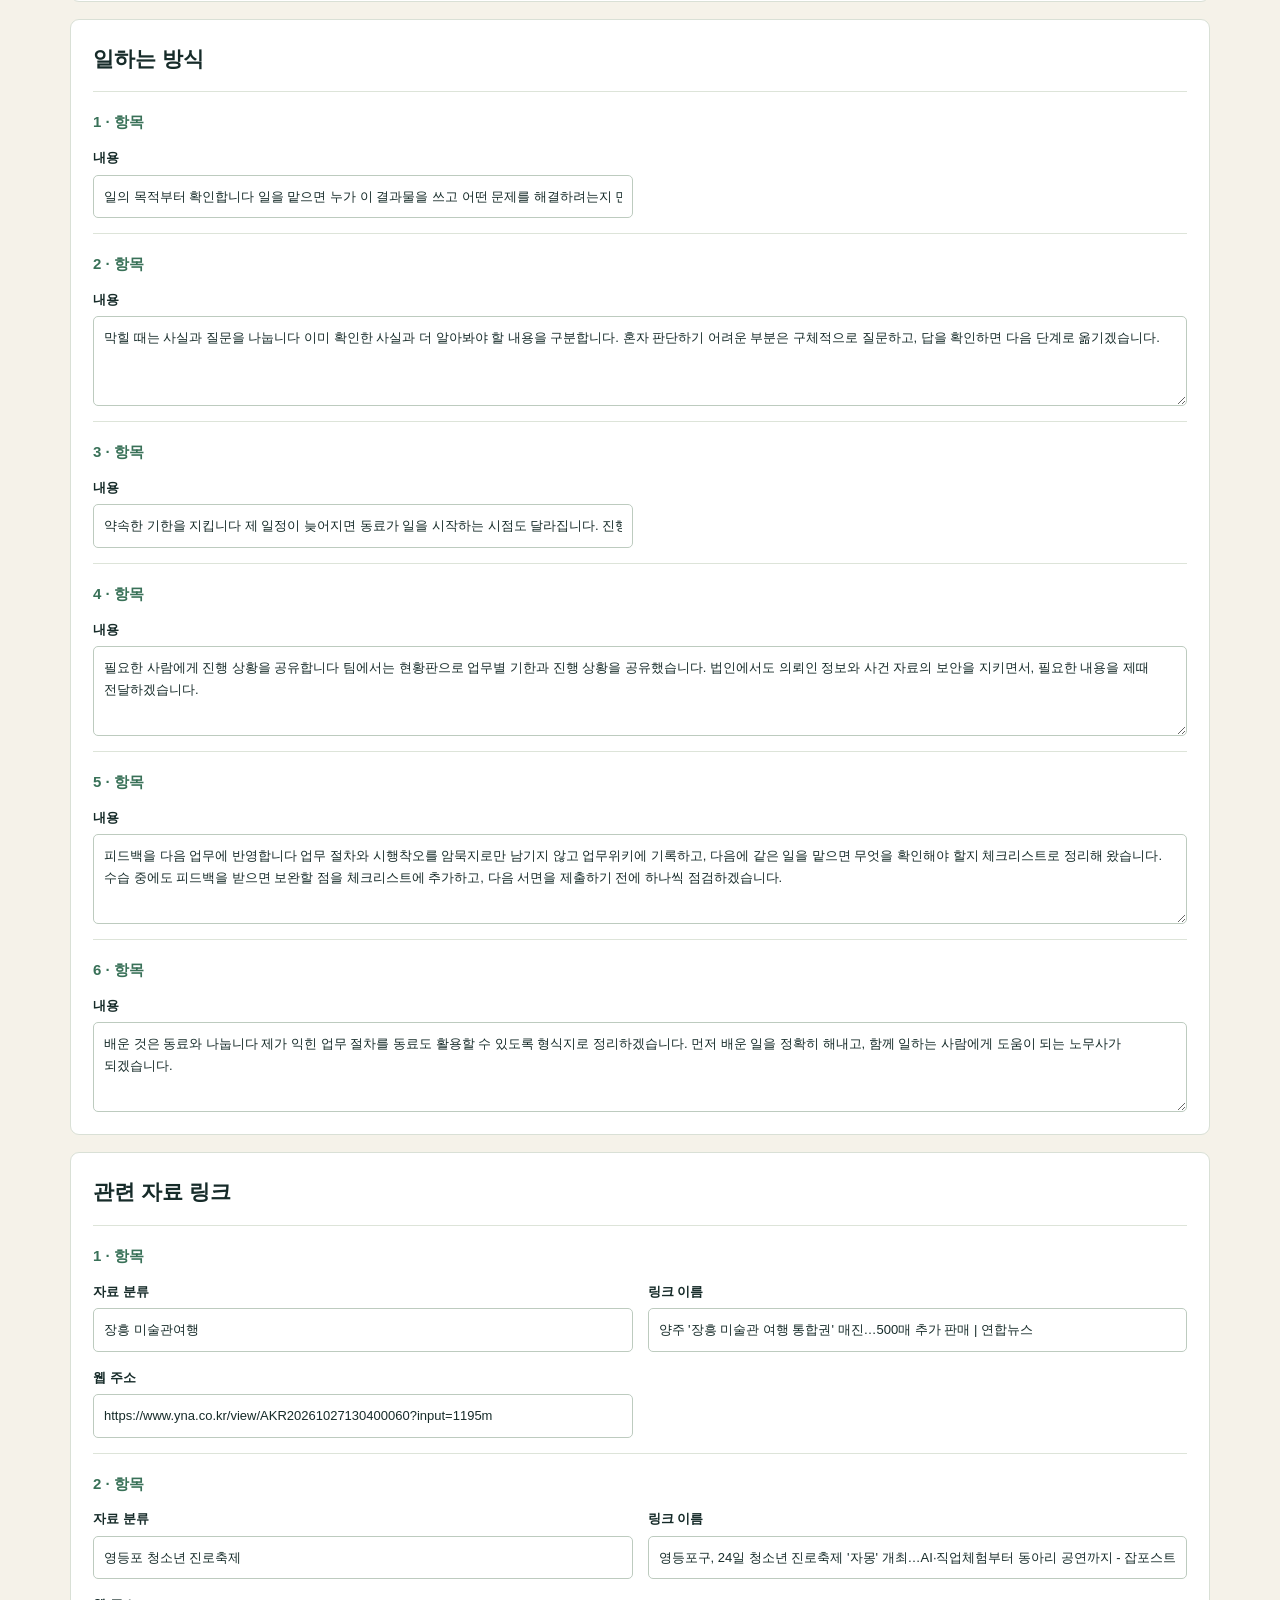
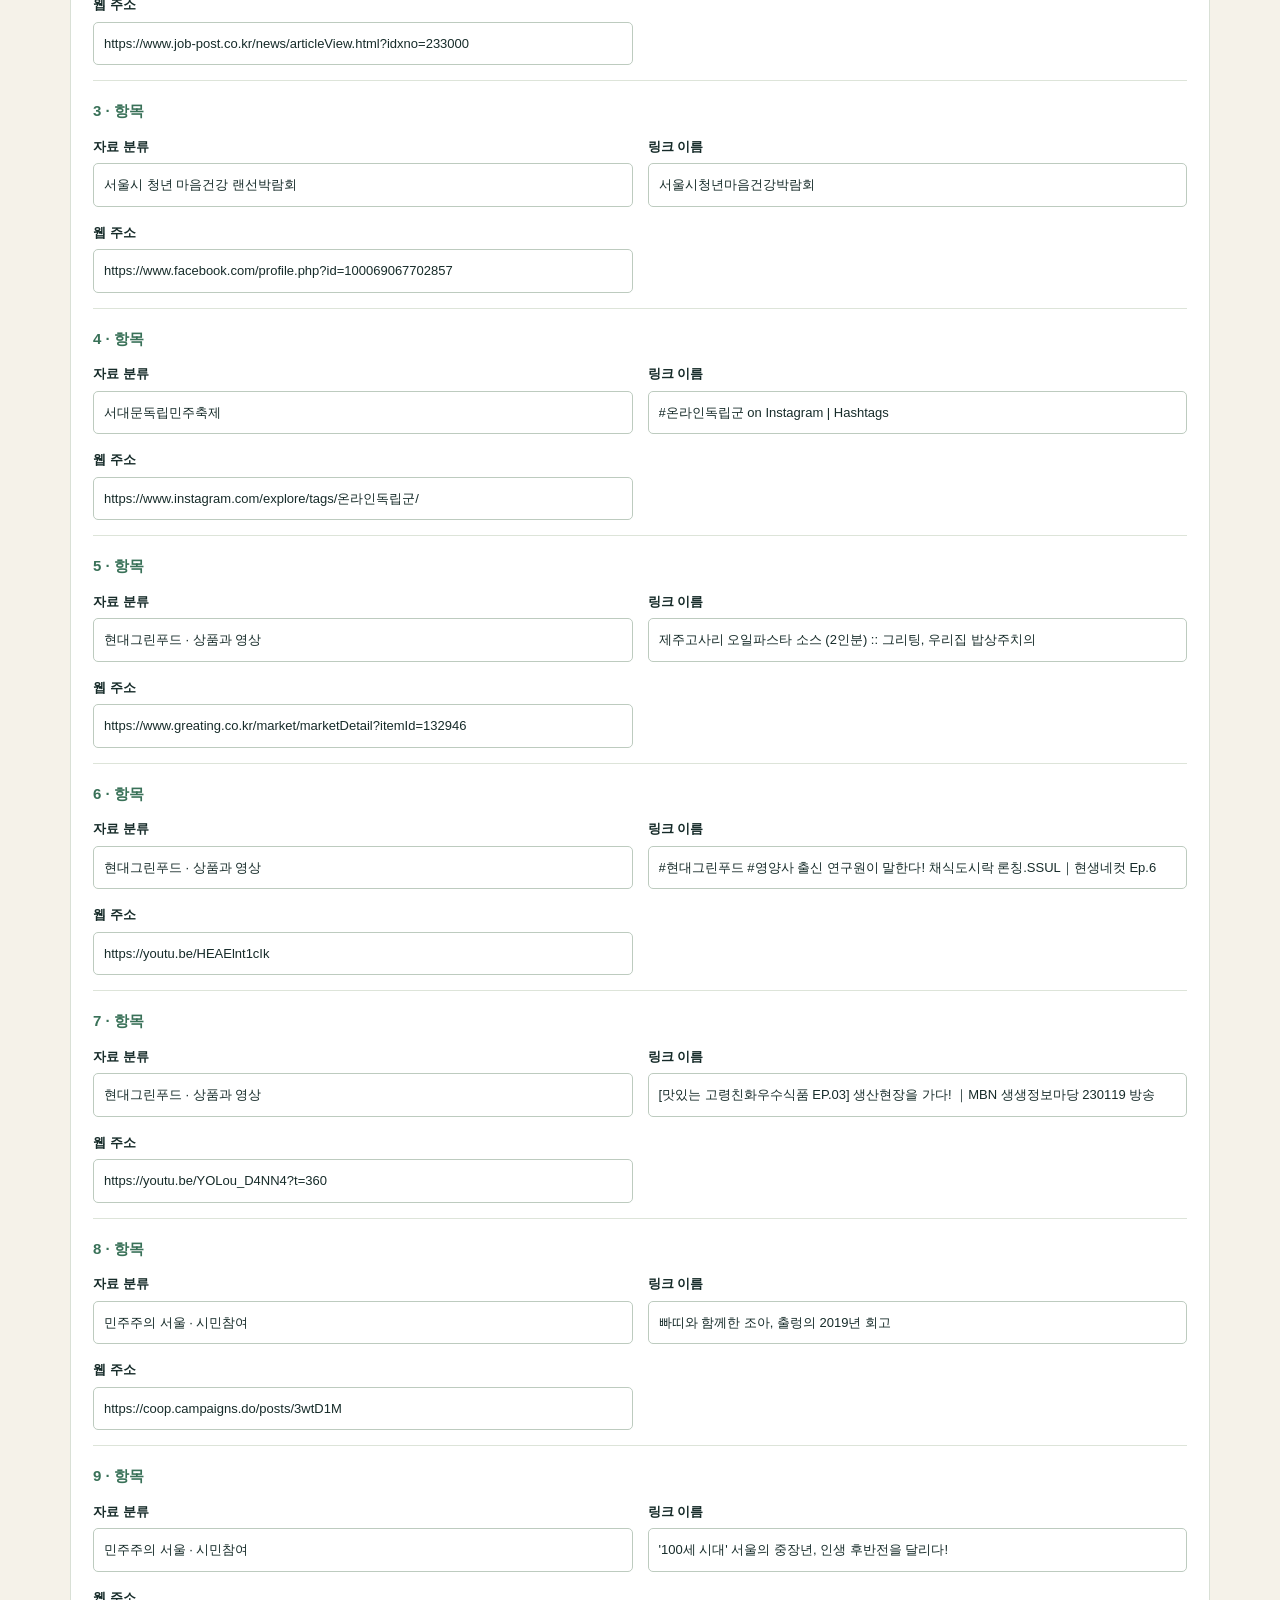
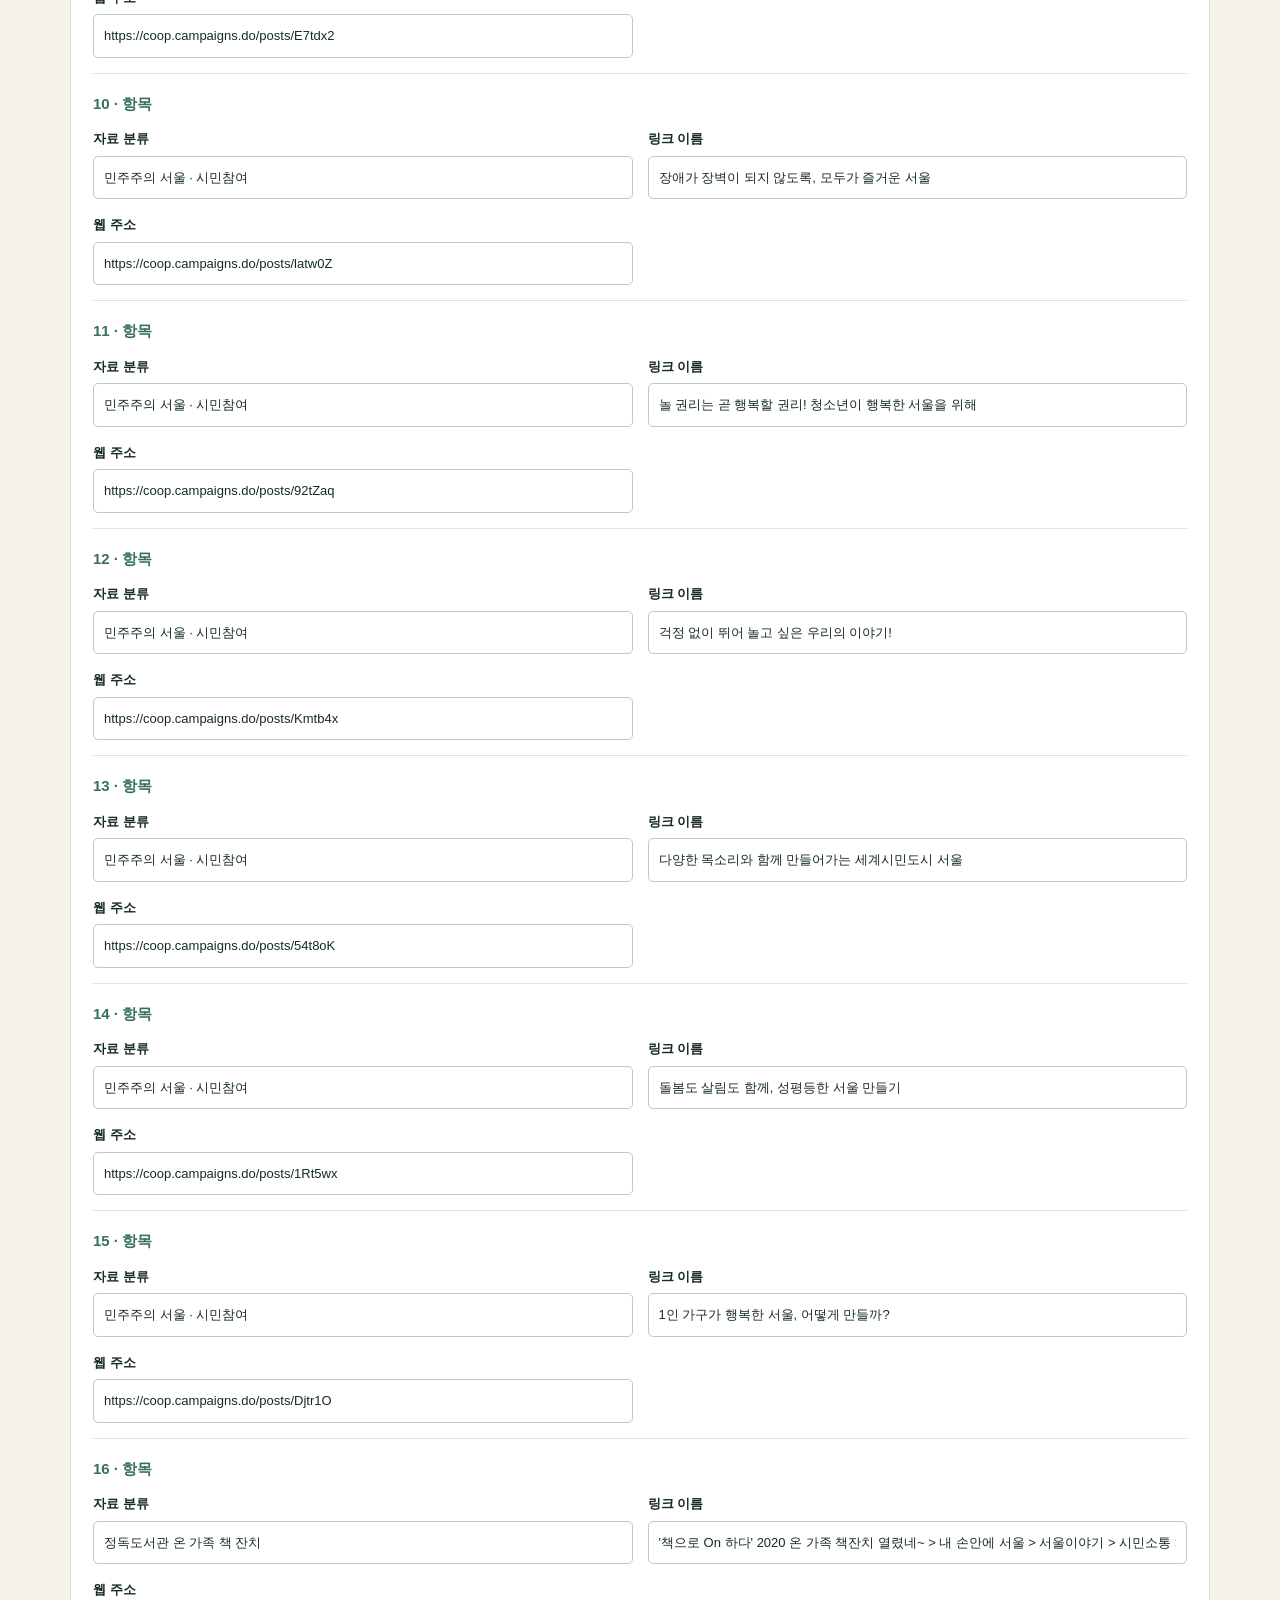
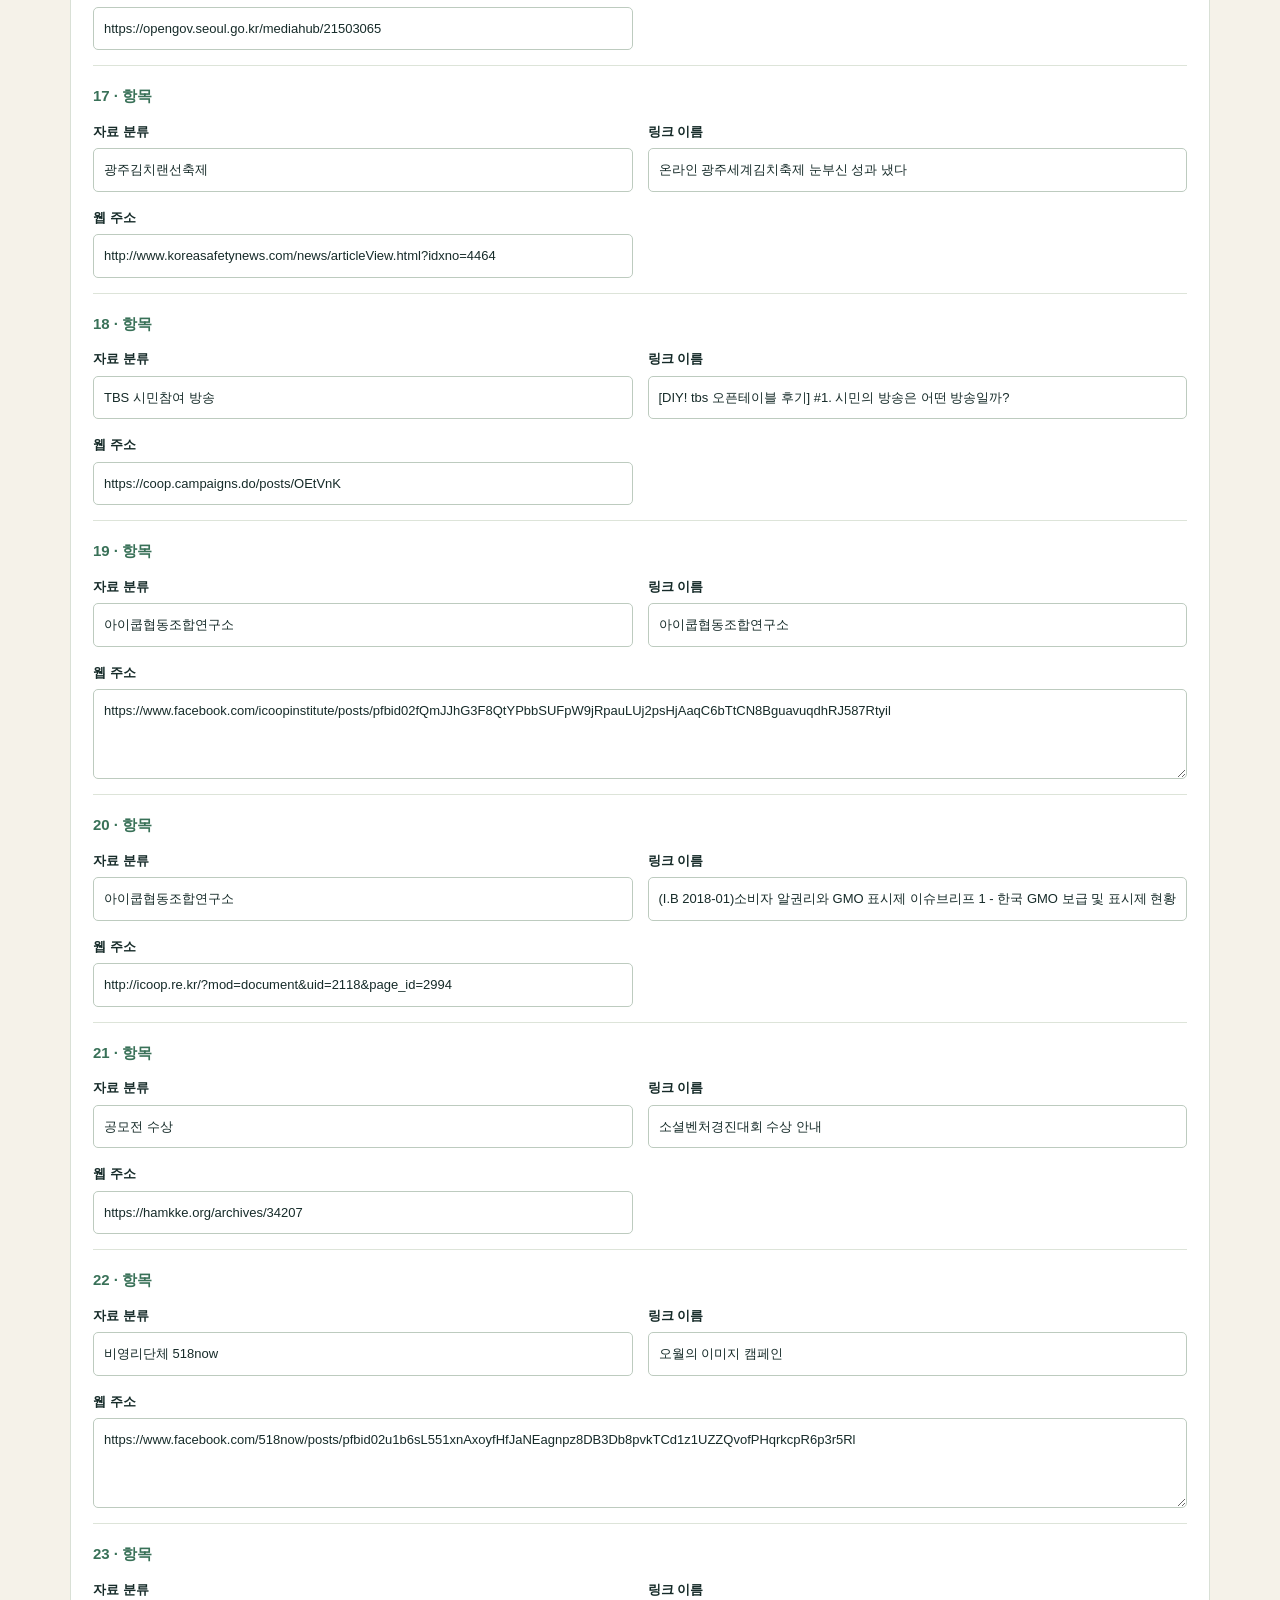
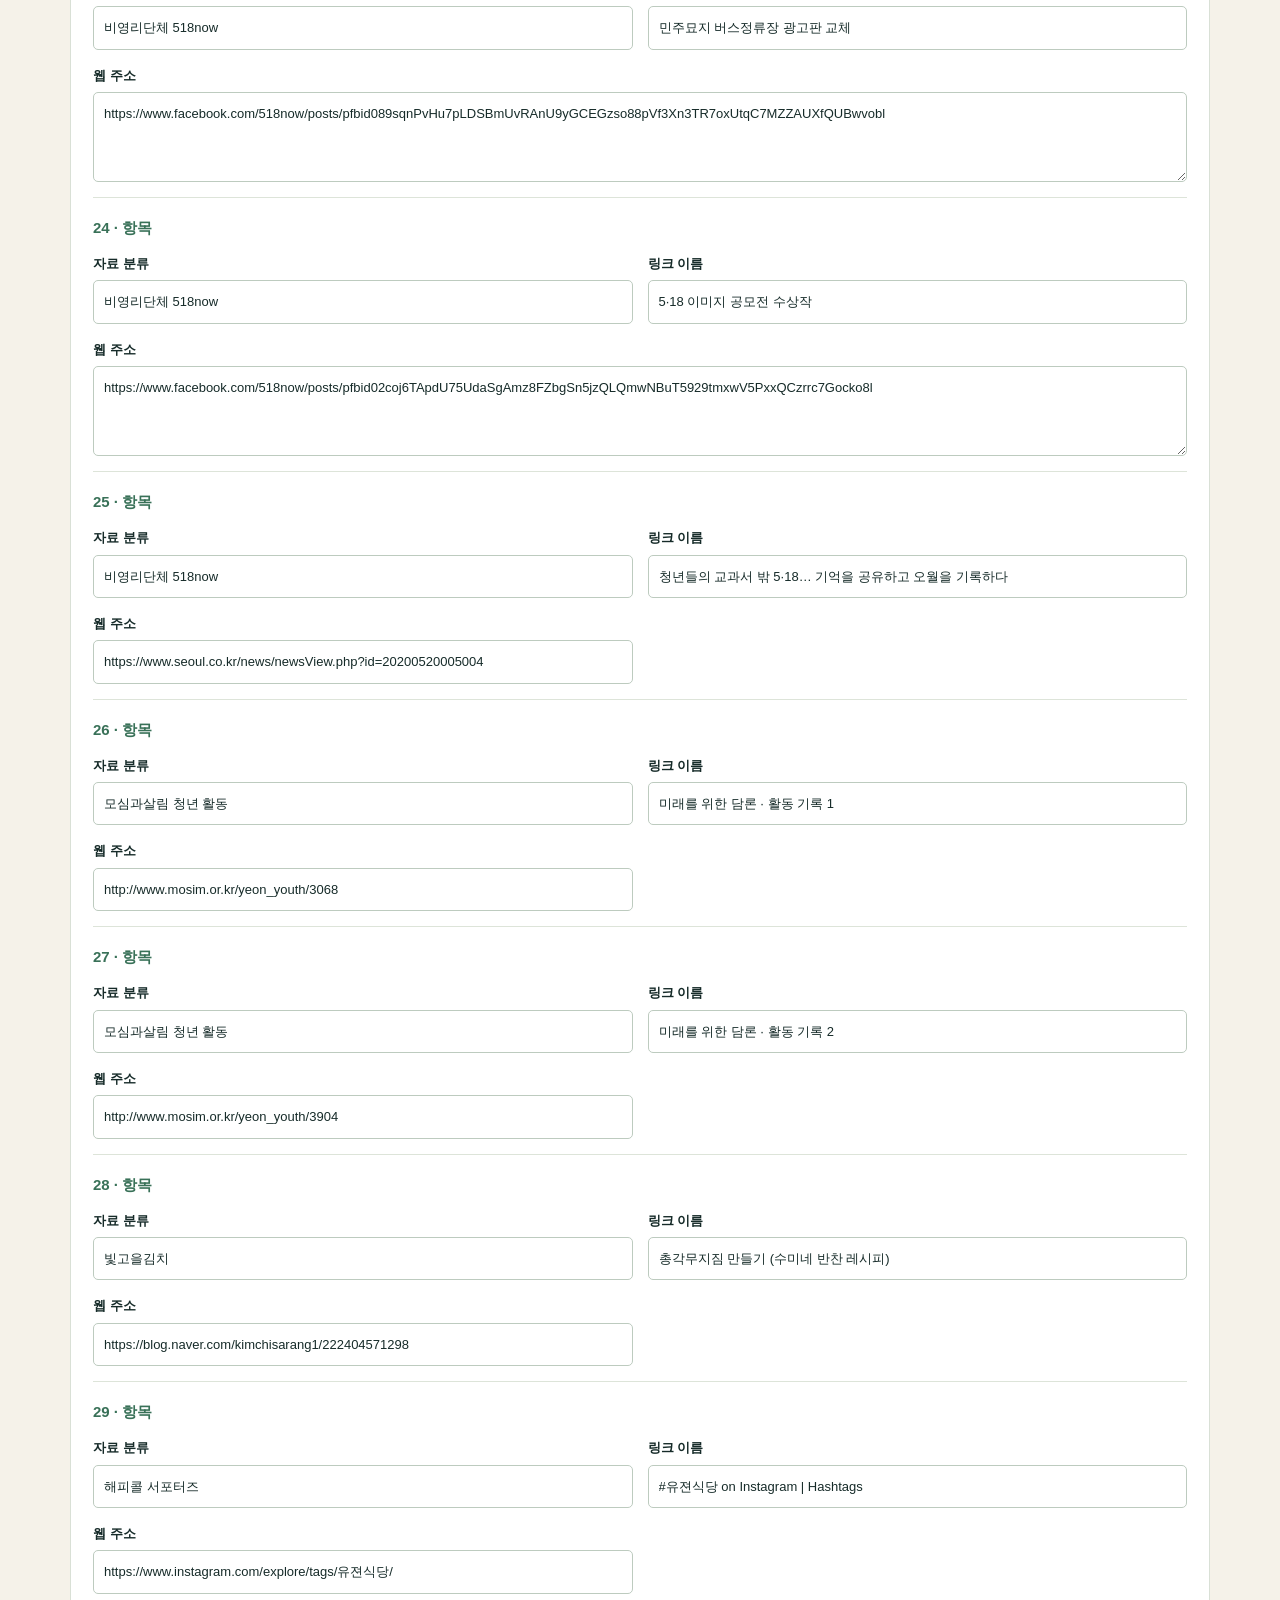
==== commit 698ff281: "Add profile portrait and seven application essays" ====
--- a/edit.html
+++ b/edit.html
@@ -1 +1 @@
-<!doctype html><html lang="ko"><head><meta charset="utf-8"><meta name="viewport" content="width=device-width,initial-scale=1"><meta name="robots" content="noindex"><title>텍스트 편집 | 유지원 포트폴리오</title><link rel="stylesheet" href="style.css?v=6"></head><body><header class="site-header"><div class="shell topbar"><a class="wordmark" href="index.html">YJW<span class="brand-dot">.</span></a><a class="edit-link" href="index.html">← 공개 사이트로</a></div></header><main class="editor"><div class="shell"><header><p class="eyebrow" style="color:#537c64">CONTENT STUDIO</p><h1>포트폴리오 텍스트 편집</h1><p class="lead">제목과 소개, 경력, 프로젝트 등을 이 페이지에서 고칠 수 있습니다. 편집한 초안은 이 브라우저에만 보관됩니다.</p></header><div class="notice"><strong>공개 사이트 반영 방법</strong><br>① 아래에서 텍스트 수정 → ② ‘수정 내용 복사’ → ③ ‘GitHub에서 content.json 편집’ → ④ 기존 JSON 전체를 붙여넣고 ‘Commit changes’를 누르세요. GitHub 로그인 권한이 있어야 하며, 커밋 전에는 공개 사이트가 바뀌지 않습니다.</div><div class="editor-actions"><button id="save">이 브라우저에 초안 저장</button><button id="preview" class="outline">수정본 미리보기 ↗</button><button id="copy" class="outline">수정 내용 복사</button><button id="download" class="outline">content.json 다운로드</button><a id="github-edit" target="_blank" rel="noopener noreferrer">GitHub에서 content.json 편집 ↗</a><button id="reset" class="outline">공개본 다시 불러오기</button></div><p class="status" id="status" role="status" aria-live="polite"></p><div id="forms"></div><p class="hint">이 페이지는 인증 없이 GitHub에 저장하지 않습니다. 다른 사람이 이 페이지를 열어도 공개 사이트 내용을 직접 변경할 수 없습니다.</p></div></main><script src="edit.js?v=6" defer></script></body></html>+<!doctype html><html lang="ko"><head><meta charset="utf-8"><meta name="viewport" content="width=device-width,initial-scale=1"><meta name="robots" content="noindex"><title>텍스트 편집 | 유지원 포트폴리오</title><link rel="stylesheet" href="style.css?v=7"></head><body><header class="site-header"><div class="shell topbar"><a class="wordmark" href="index.html">YJW<span class="brand-dot">.</span></a><a class="edit-link" href="index.html">← 공개 사이트로</a></div></header><main class="editor"><div class="shell"><header><p class="eyebrow" style="color:#537c64">CONTENT STUDIO</p><h1>포트폴리오 텍스트 편집</h1><p class="lead">제목과 소개, 경력, 프로젝트 등을 이 페이지에서 고칠 수 있습니다. 편집한 초안은 이 브라우저에만 보관됩니다.</p></header><div class="notice"><strong>공개 사이트 반영 방법</strong><br>① 아래에서 텍스트 수정 → ② ‘수정 내용 복사’ → ③ ‘GitHub에서 content.json 편집’ → ④ 기존 JSON 전체를 붙여넣고 ‘Commit changes’를 누르세요. GitHub 로그인 권한이 있어야 하며, 커밋 전에는 공개 사이트가 바뀌지 않습니다.</div><div class="editor-actions"><button id="save">이 브라우저에 초안 저장</button><button id="preview" class="outline">수정본 미리보기 ↗</button><button id="copy" class="outline">수정 내용 복사</button><button id="download" class="outline">content.json 다운로드</button><a id="github-edit" target="_blank" rel="noopener noreferrer">GitHub에서 content.json 편집 ↗</a><button id="reset" class="outline">공개본 다시 불러오기</button></div><p class="status" id="status" role="status" aria-live="polite"></p><div id="forms"></div><p class="hint">이 페이지는 인증 없이 GitHub에 저장하지 않습니다. 다른 사람이 이 페이지를 열어도 공개 사이트 내용을 직접 변경할 수 없습니다.</p></div></main><script src="edit.js?v=7" defer></script></body></html>
--- a/style.css
+++ b/style.css
@@ -5,3 +5,5 @@
 .local-activity{margin-top:66px;border:1px solid #bdd0bf;border-left:4px solid #609276;background:#fafbf6;padding:28px 32px;display:grid;grid-template-columns:190px 1fr;gap:28px}.local-activity-meta{font-size:13px;color:#508066;font-weight:800;padding-top:5px}.local-activity-label{font-size:11px;letter-spacing:.13em;color:#57866d;font-weight:800}.local-activity h3{font-size:22px;margin:6px 0 8px}.local-activity p{margin:0;color:#4c5d55;font-size:15px;line-height:1.8}@media(max-width:640px){.local-activity{grid-template-columns:1fr;gap:7px;padding:22px}.local-activity-meta{padding:0}}
 
 .activity-section{margin-top:70px;padding-top:42px;border-top:1px solid #aebfb3}.activity-heading{display:flex;justify-content:space-between;align-items:end;gap:24px;margin-bottom:25px}.activity-kicker{font-size:11px;letter-spacing:.15em;font-weight:800;color:#5a876b}.activity-heading h3{font-size:31px;letter-spacing:-.04em;margin:7px 0 0}.activity-heading p{font-size:14px;color:#5d6d62;max-width:320px;margin:0}.activity-grid{display:grid;grid-template-columns:repeat(2,minmax(0,1fr));gap:13px;align-items:start}.activity-record,.detail-record{background:#fff;border:1px solid var(--line);border-radius:7px;overflow:hidden}.activity-record[open]{border-color:#91b49a;box-shadow:0 7px 18px rgba(23,67,49,.07)}.activity-record summary,.detail-record summary{cursor:pointer;padding:18px 20px;display:flex;flex-direction:column;gap:3px;list-style:none}.activity-record summary::-webkit-details-marker,.detail-record summary::-webkit-details-marker{display:none}.activity-record summary:after,.detail-record summary:after{content:"+";position:absolute;right:20px;top:15px;color:#609276;font-size:22px}.activity-record[open] summary:after,.detail-record[open] summary:after{content:"−"}.activity-record summary,.detail-record summary{position:relative;padding-right:45px}.record-title{font-size:17px;line-height:1.45;font-weight:750}.record-period{font-size:12px;color:#5e866b;font-weight:700}.record-body{border-top:1px solid var(--line);padding:17px 20px 21px;white-space:pre-line;font-size:14px;line-height:1.75;color:#475b50;overflow-wrap:anywhere}.detail-groups{display:grid;gap:37px}.detail-group h3{font-size:23px;margin:0 0 14px;border-bottom:1px solid var(--ink);padding-bottom:10px}.detail-record{margin:8px 0}.detail-record summary{flex-direction:row;align-items:baseline;justify-content:space-between;gap:16px}.detail-record .record-period{text-align:right;white-space:nowrap}@media(max-width:700px){.activity-grid{grid-template-columns:1fr}.activity-heading{display:block}.activity-heading p{margin-top:8px}.detail-record summary{display:block}.detail-record .record-period{display:block;text-align:left;white-space:normal}}
+
+.profile-portrait{display:block;justify-self:center;width:min(100%,250px);height:auto;border-radius:12px}.hero-actions{flex-wrap:wrap}#essay-list{max-width:860px;margin-top:2rem}#essay-list .record-body{font-size:1rem;line-height:1.85}#essays{scroll-margin-top:70px}@media(max-width:850px){.profile-portrait{grid-row:1;justify-self:start;width:120px}.hero-grid:has(.profile-portrait){gap:24px;padding-top:42px}}
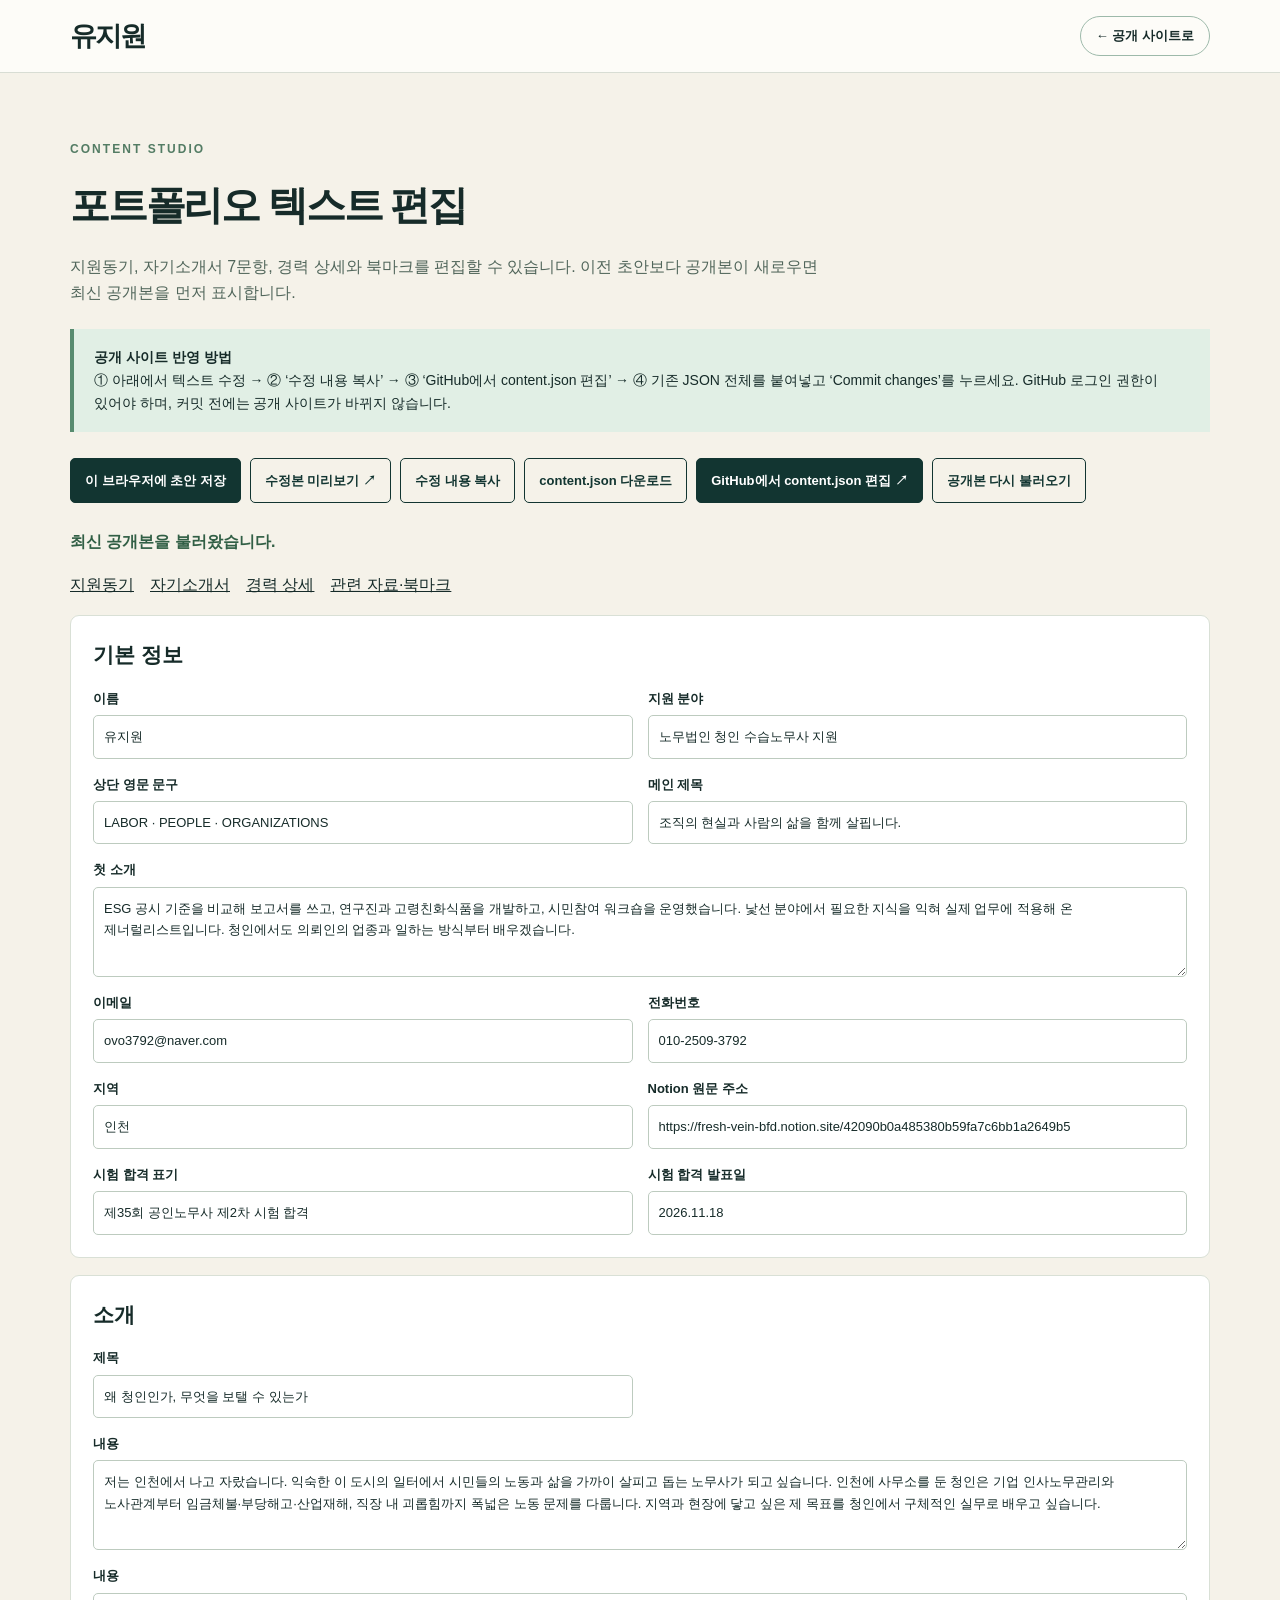
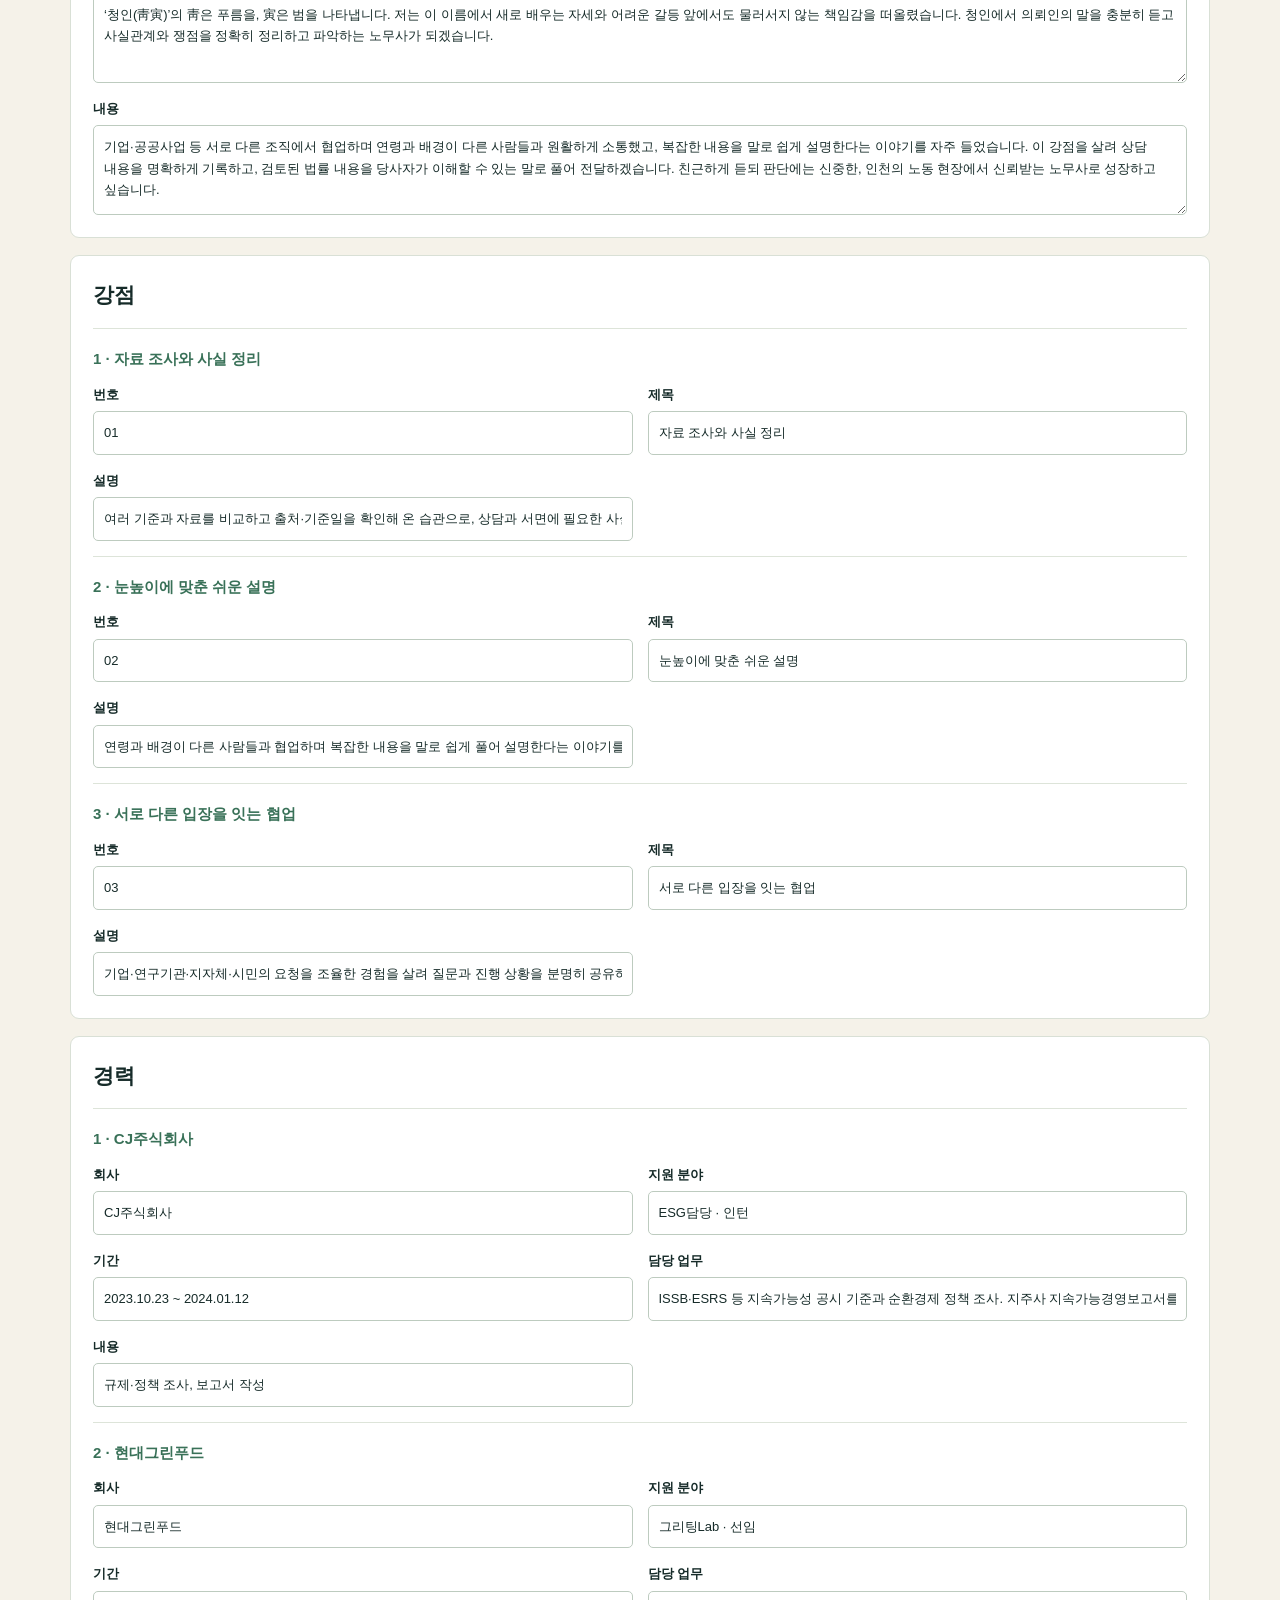
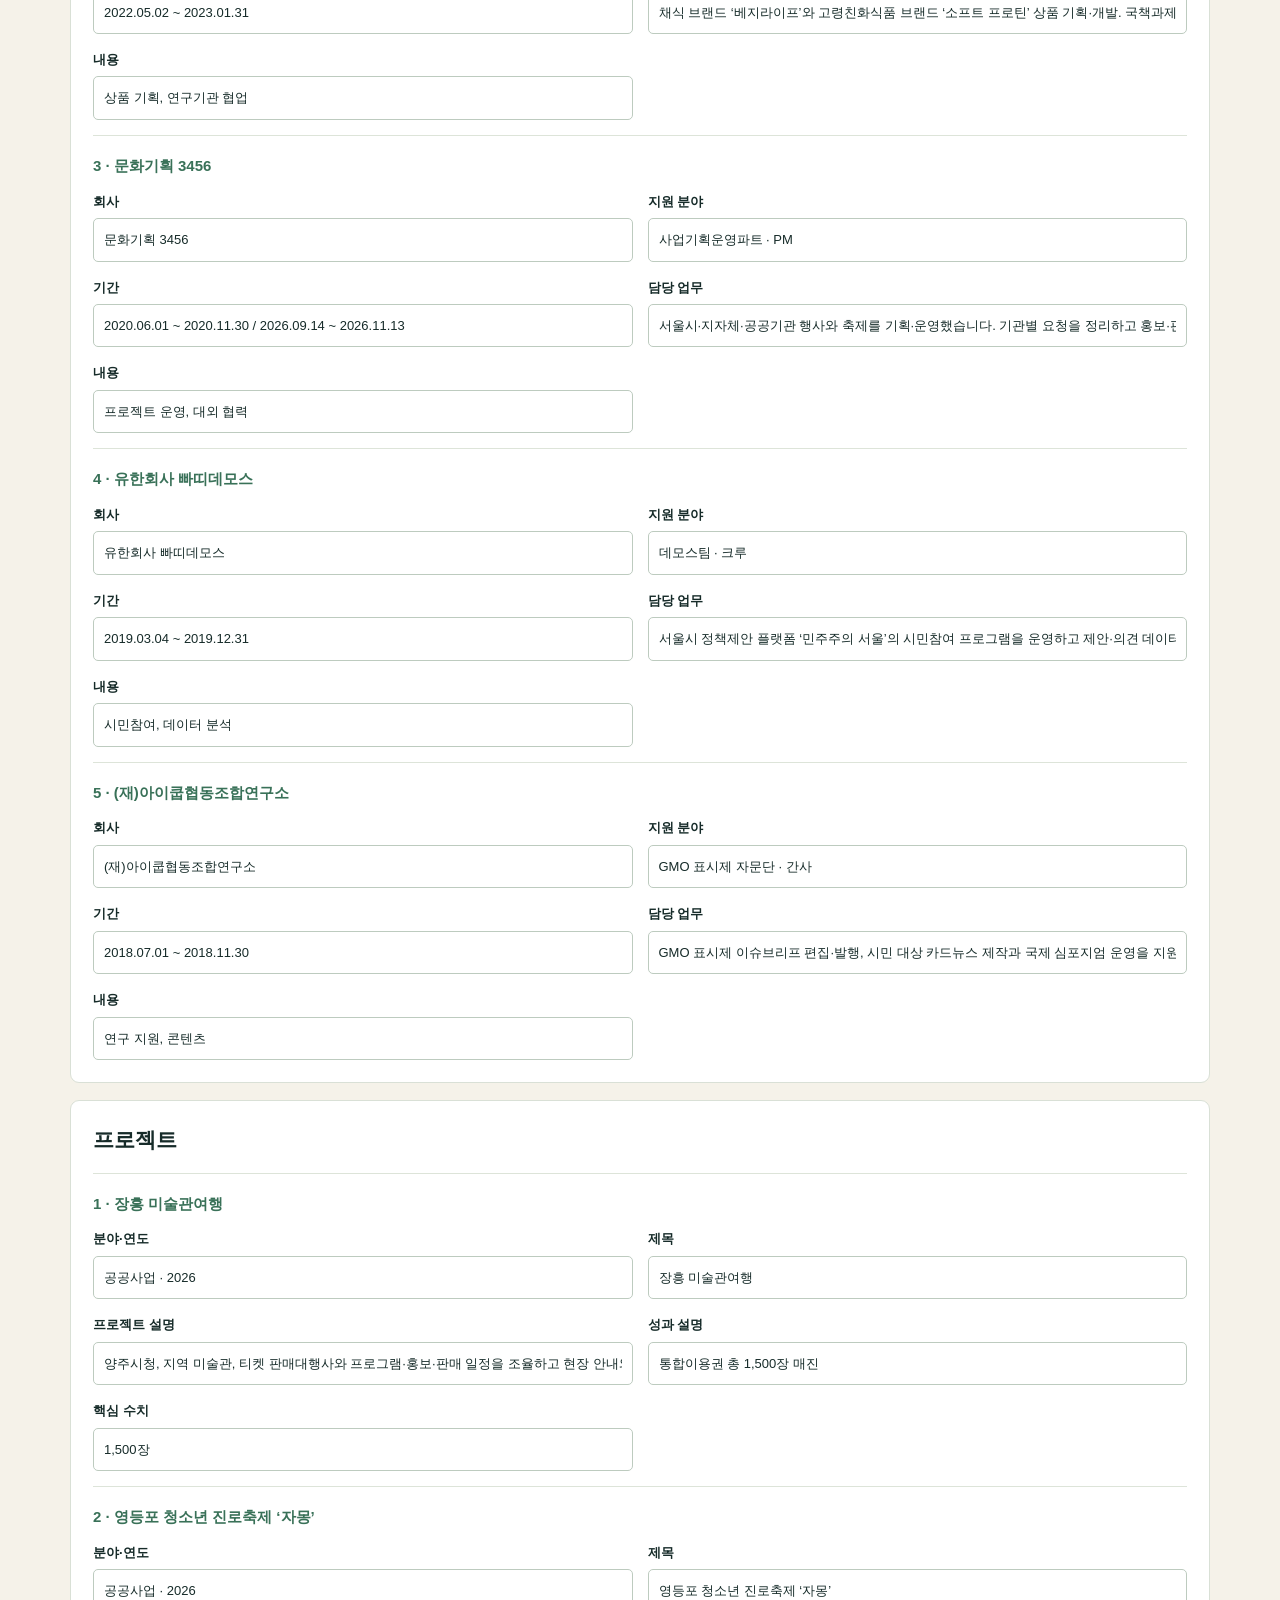
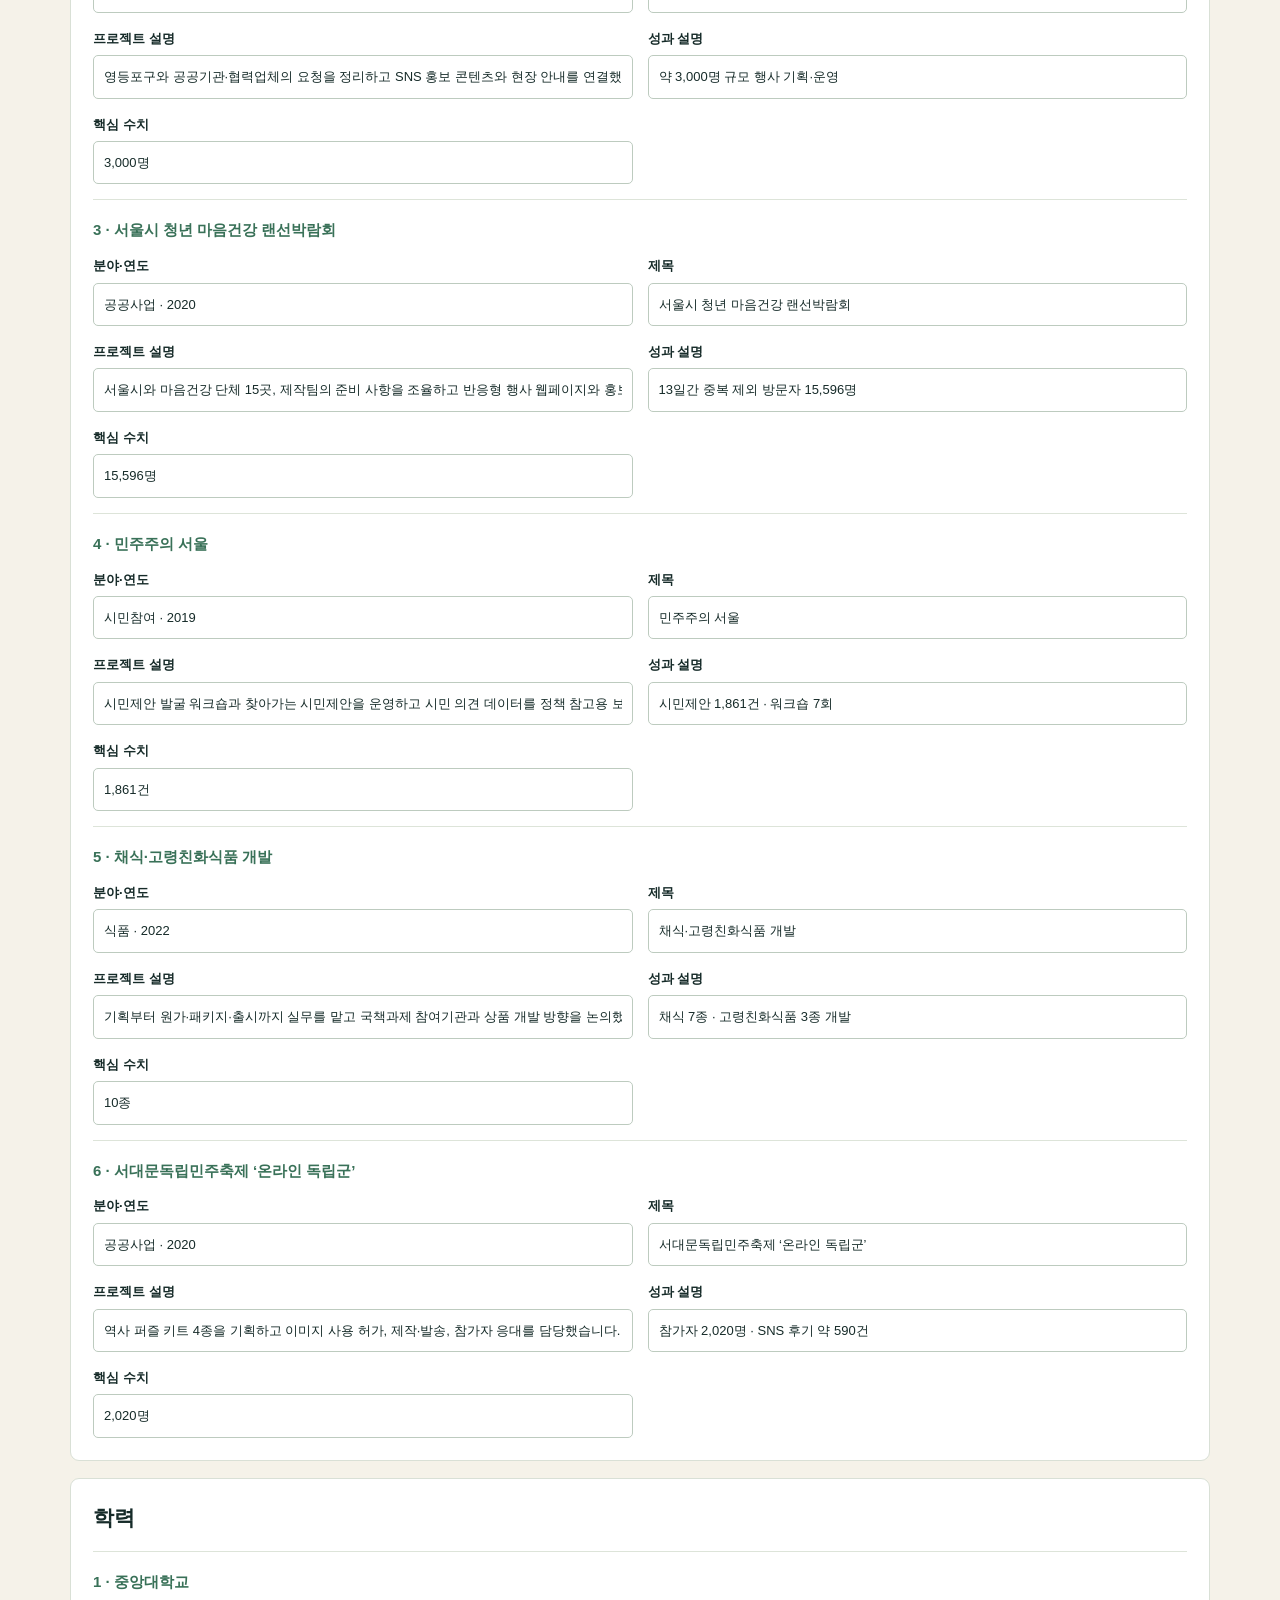
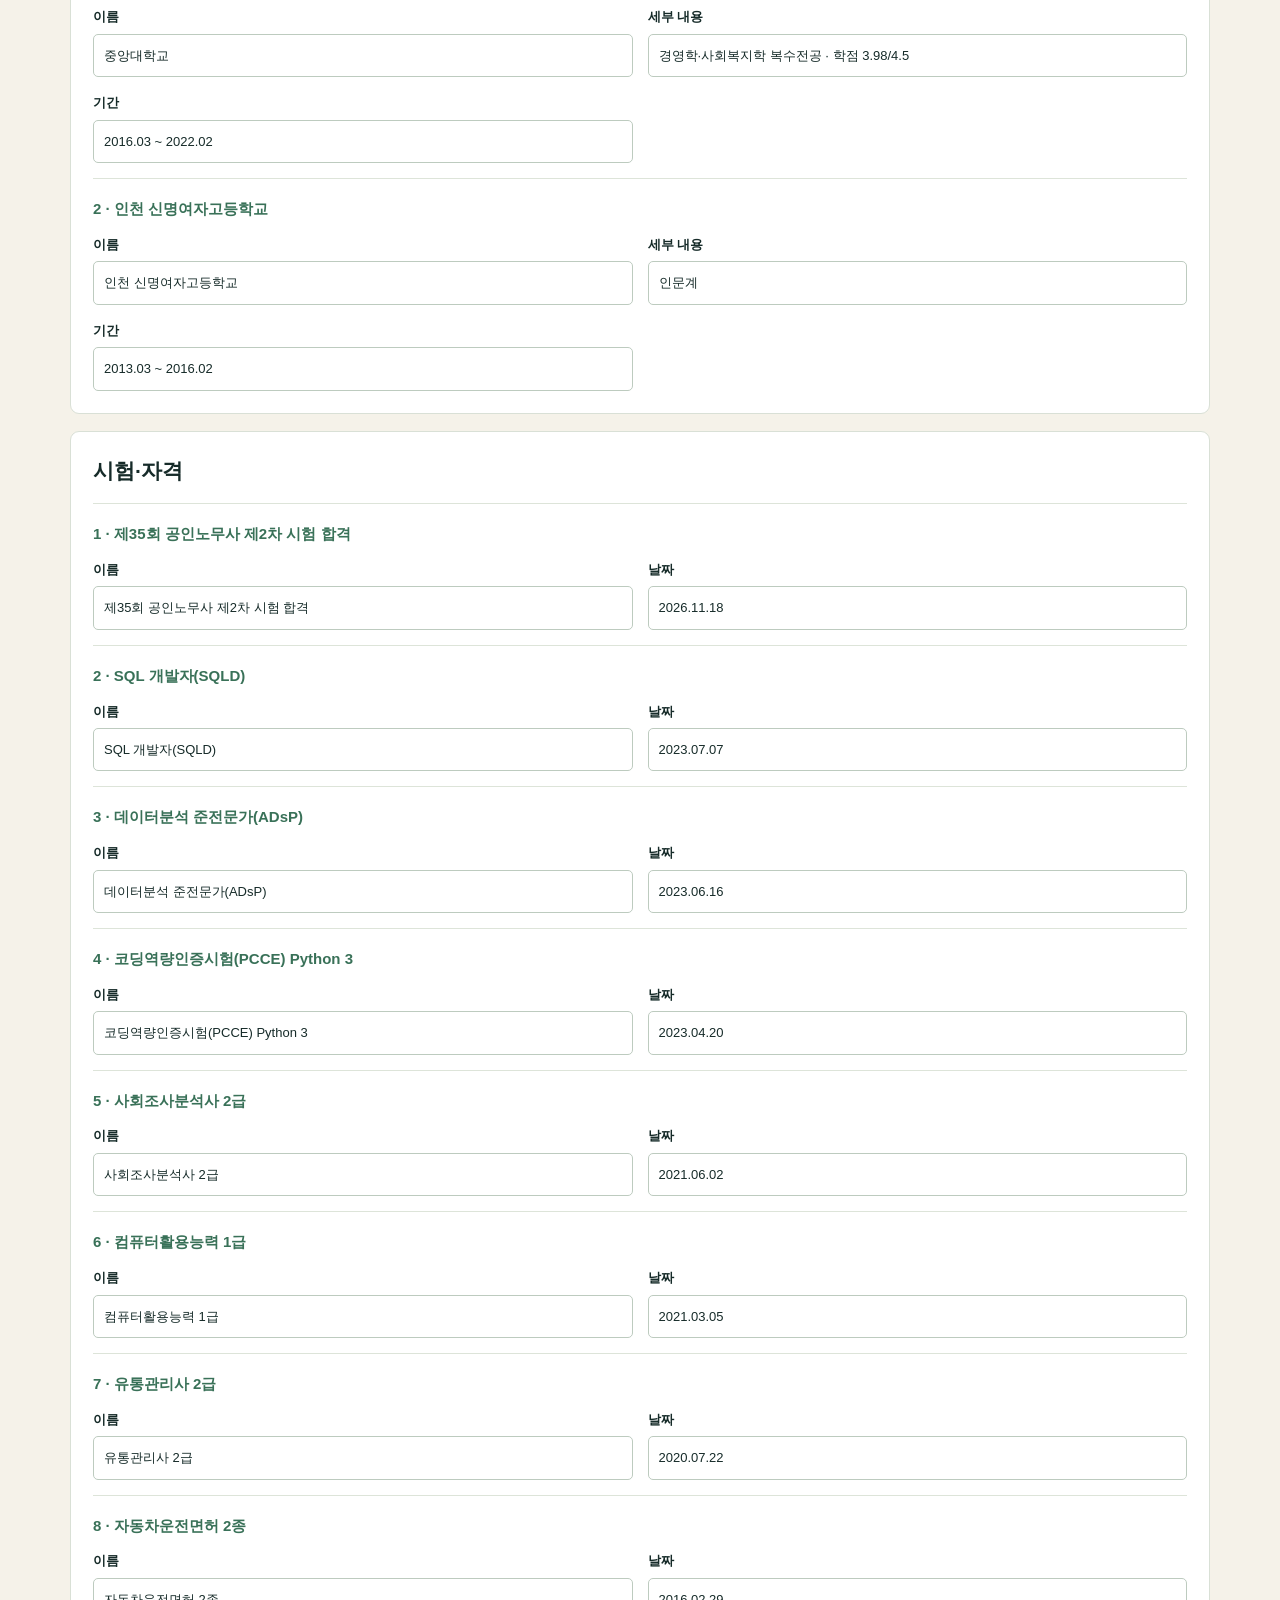
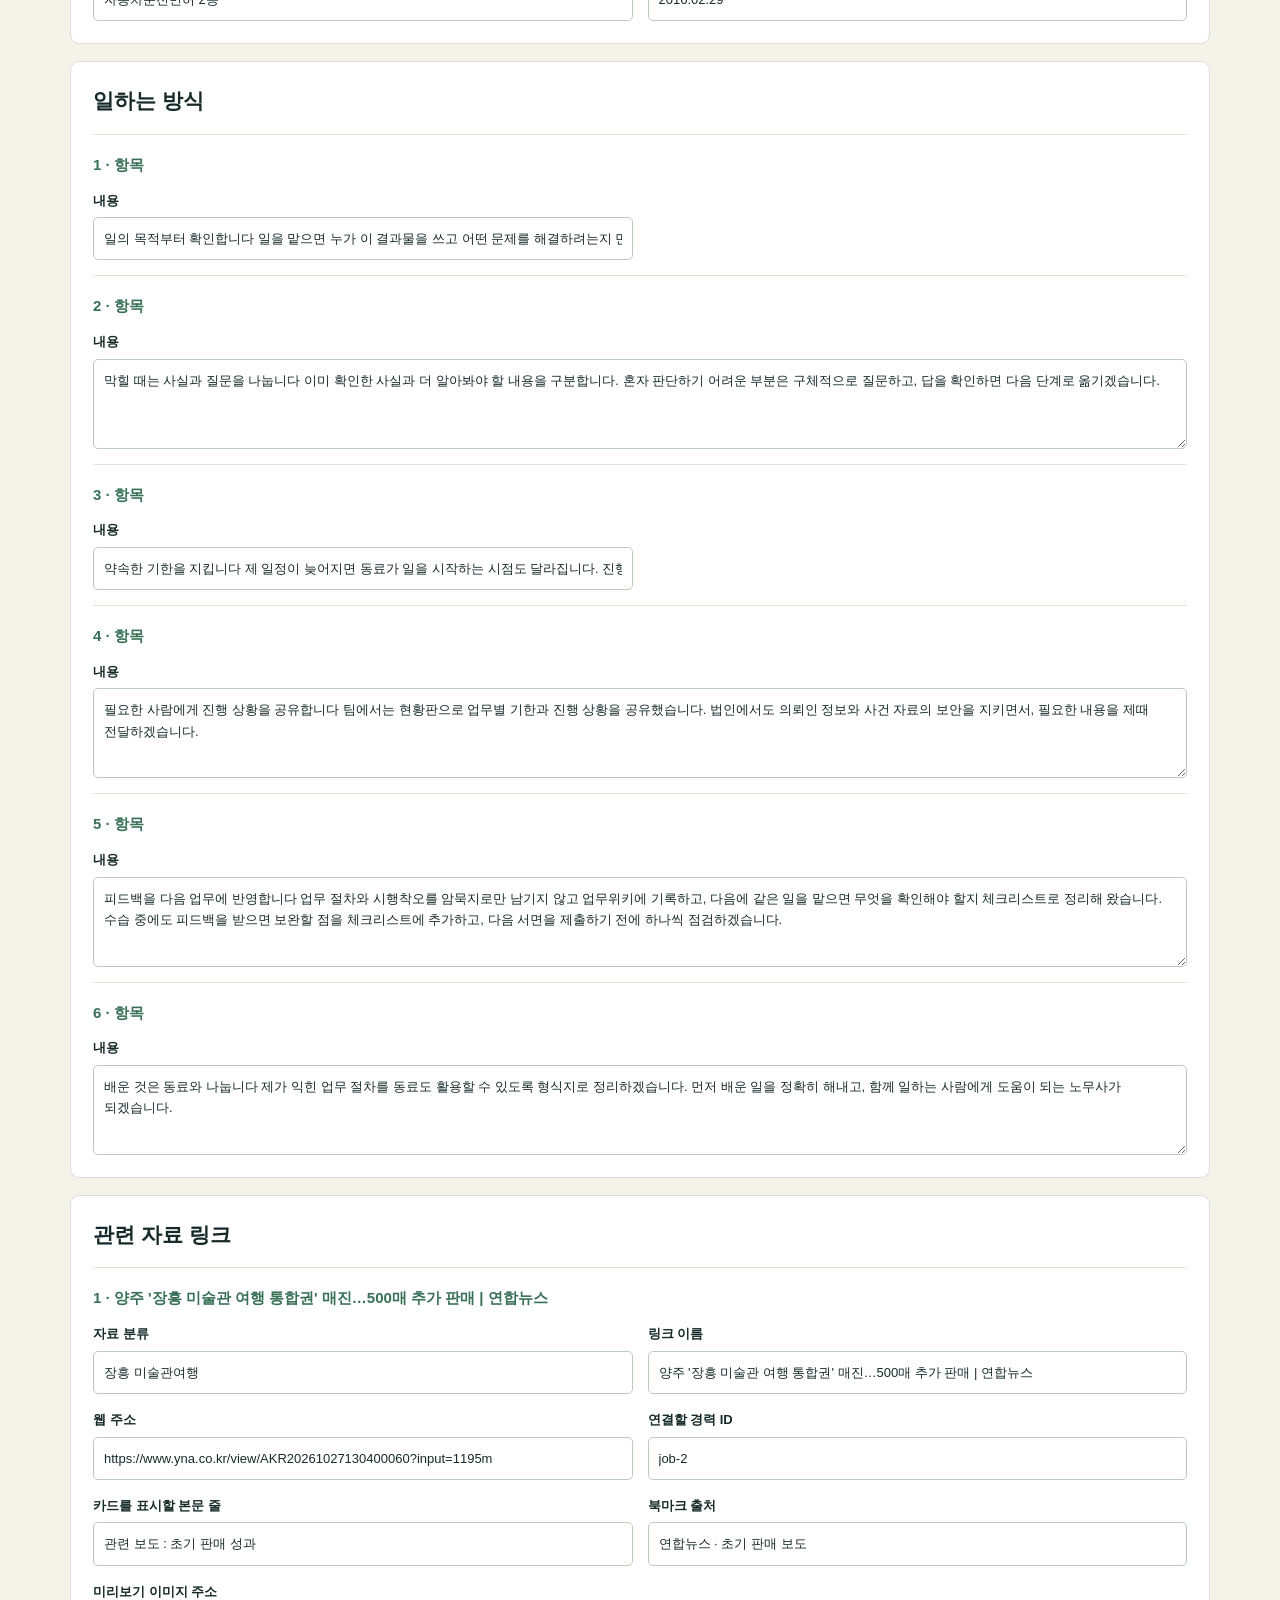
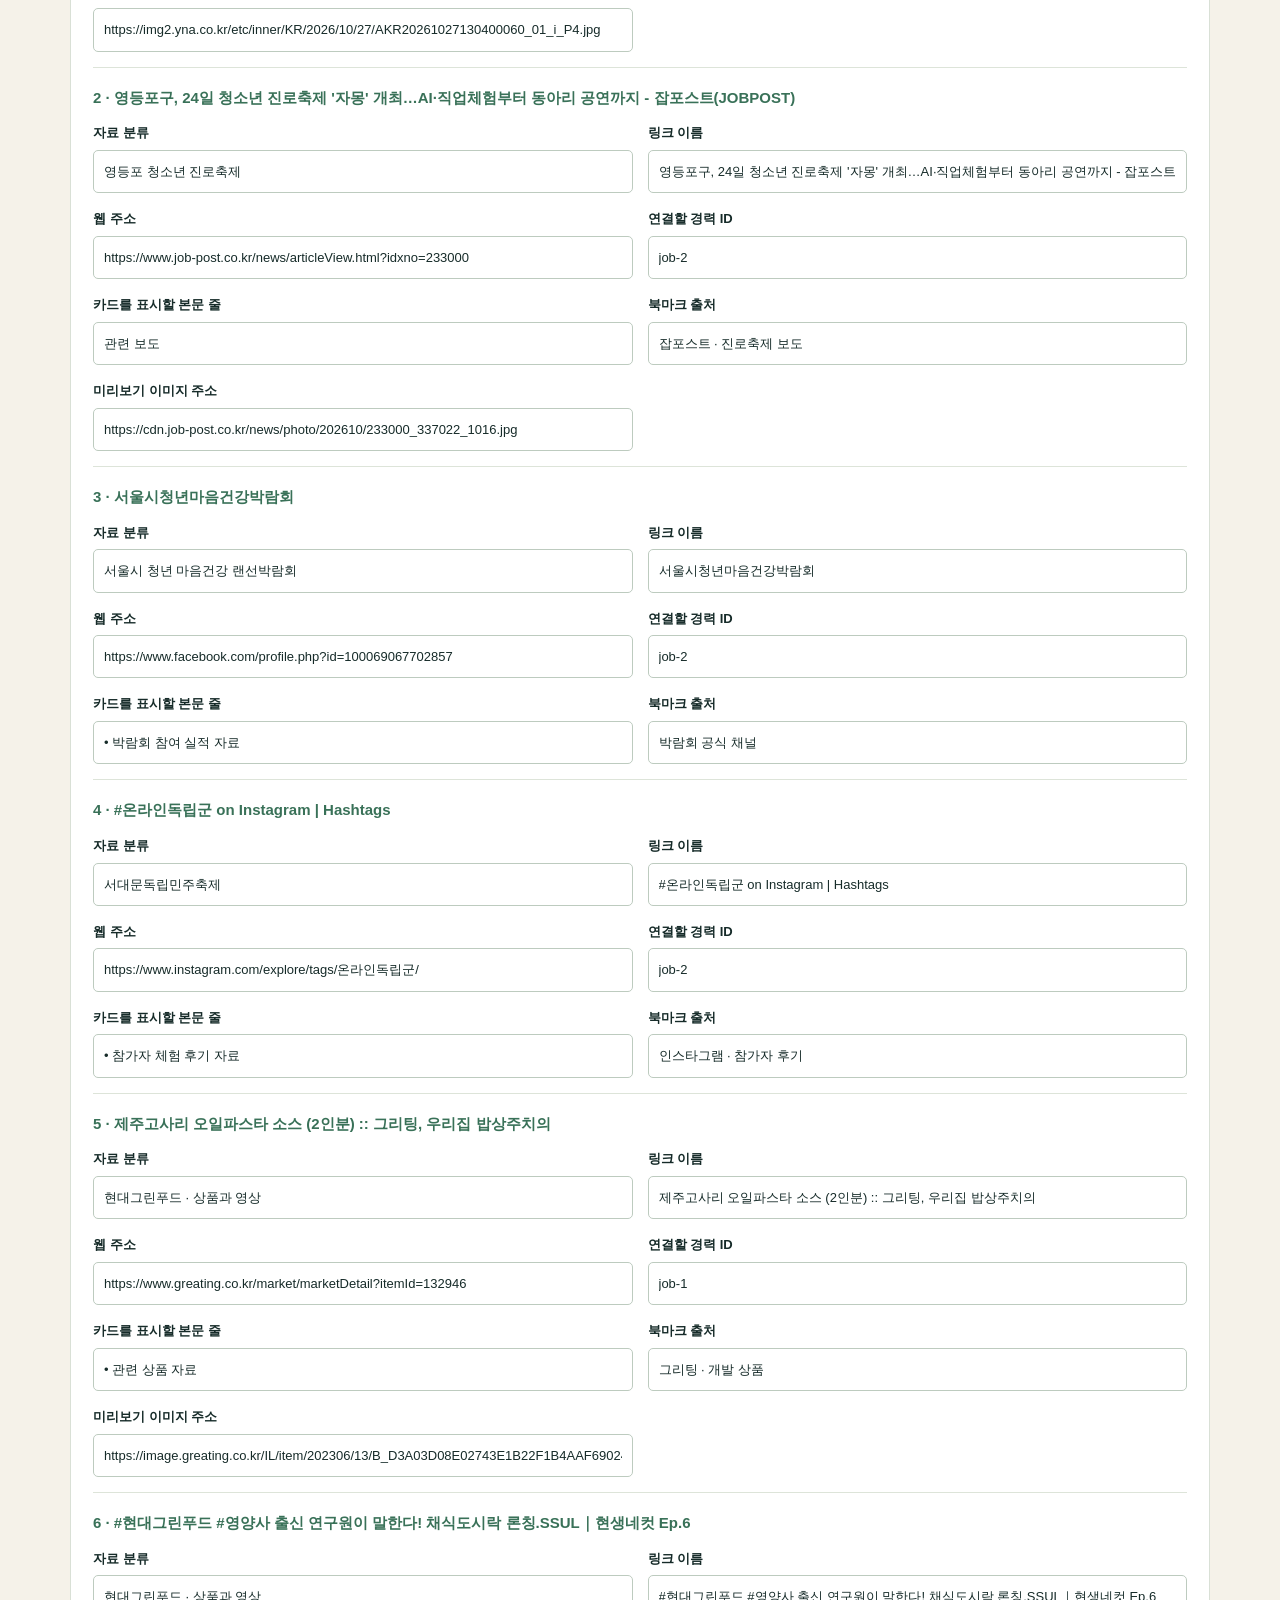
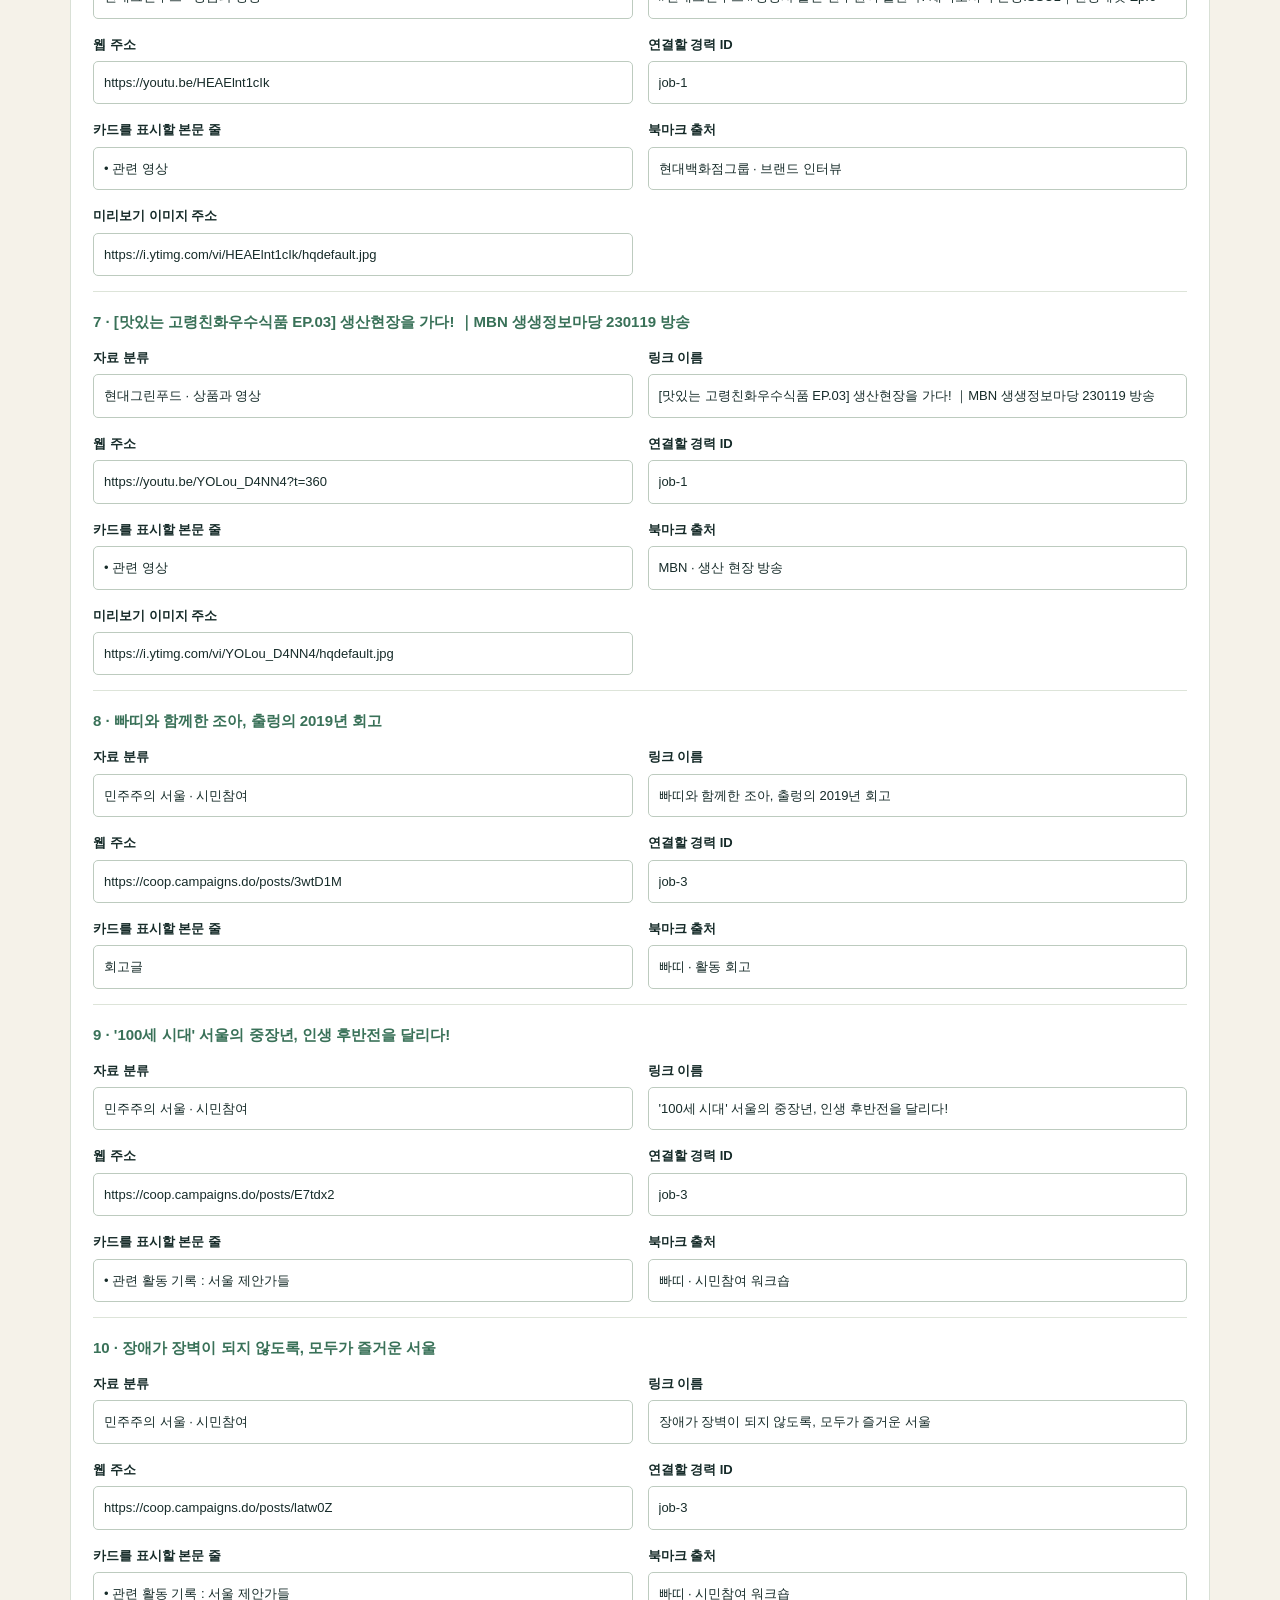
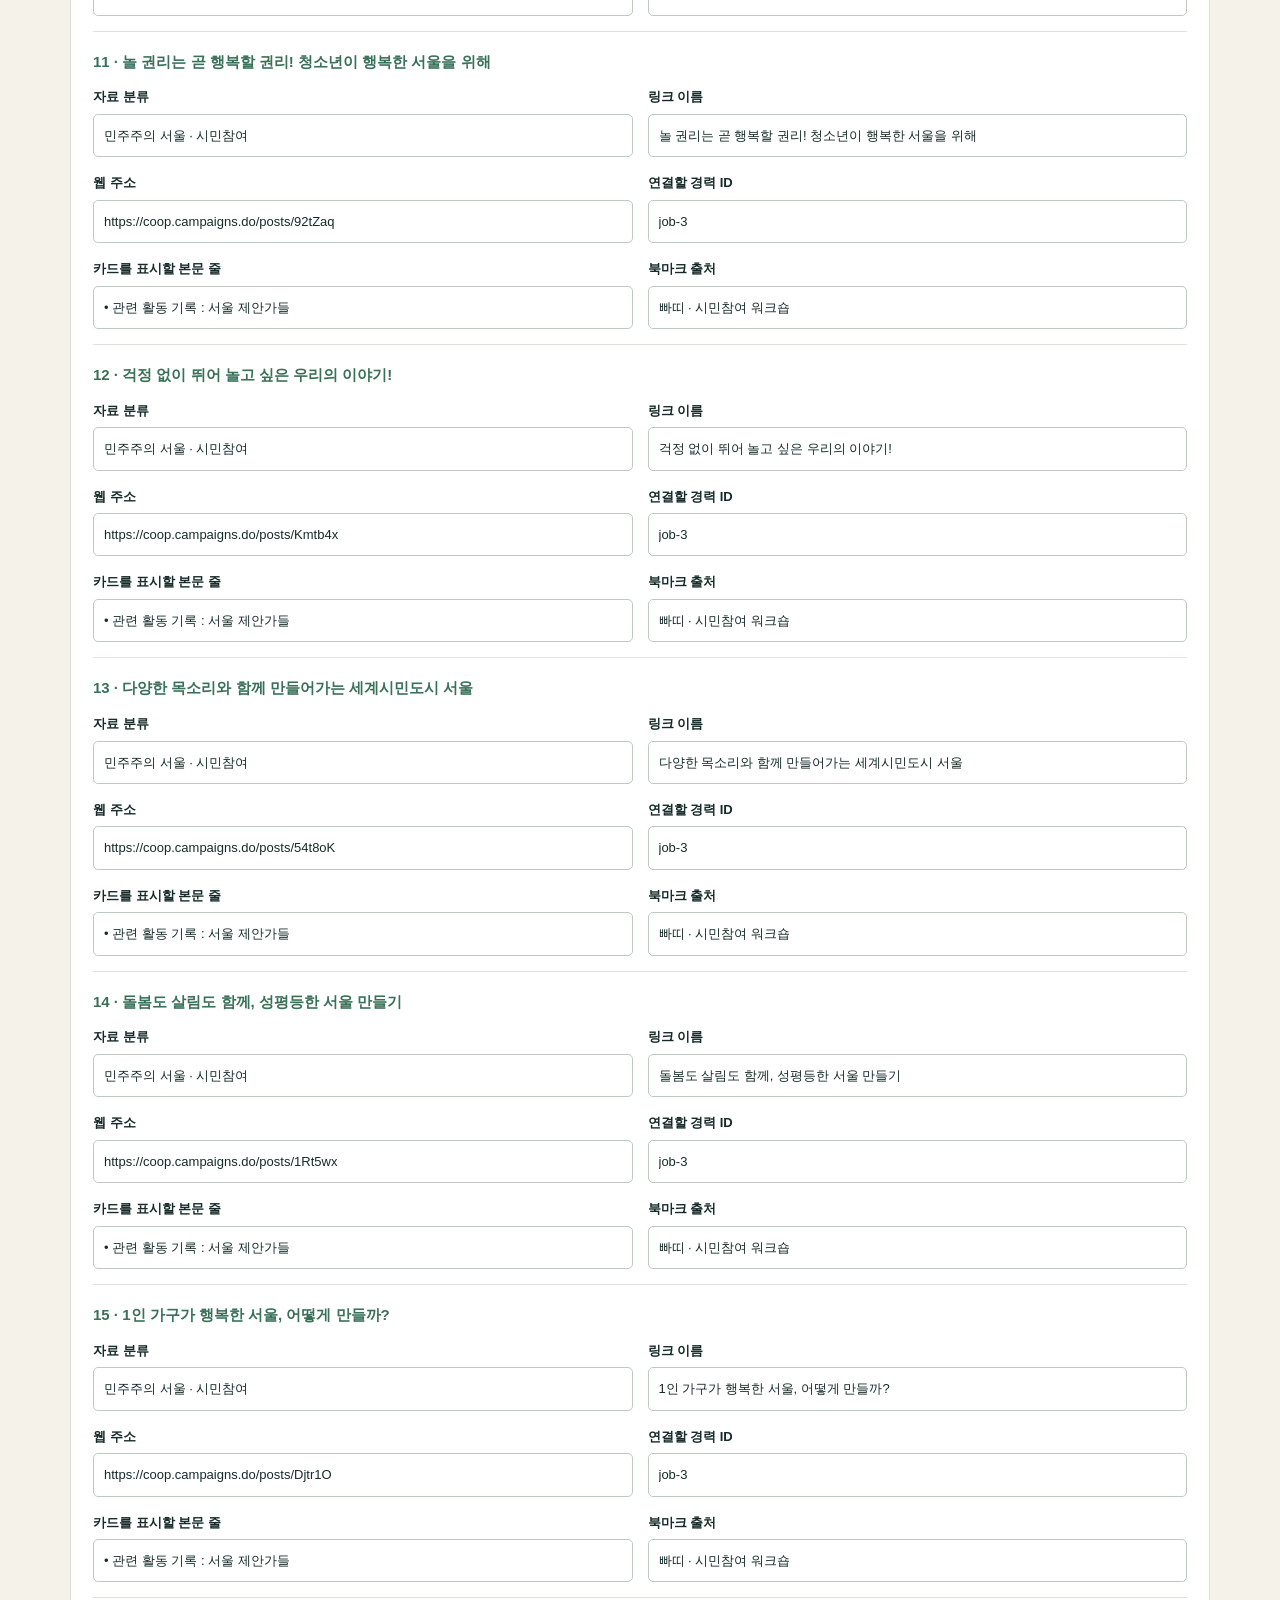
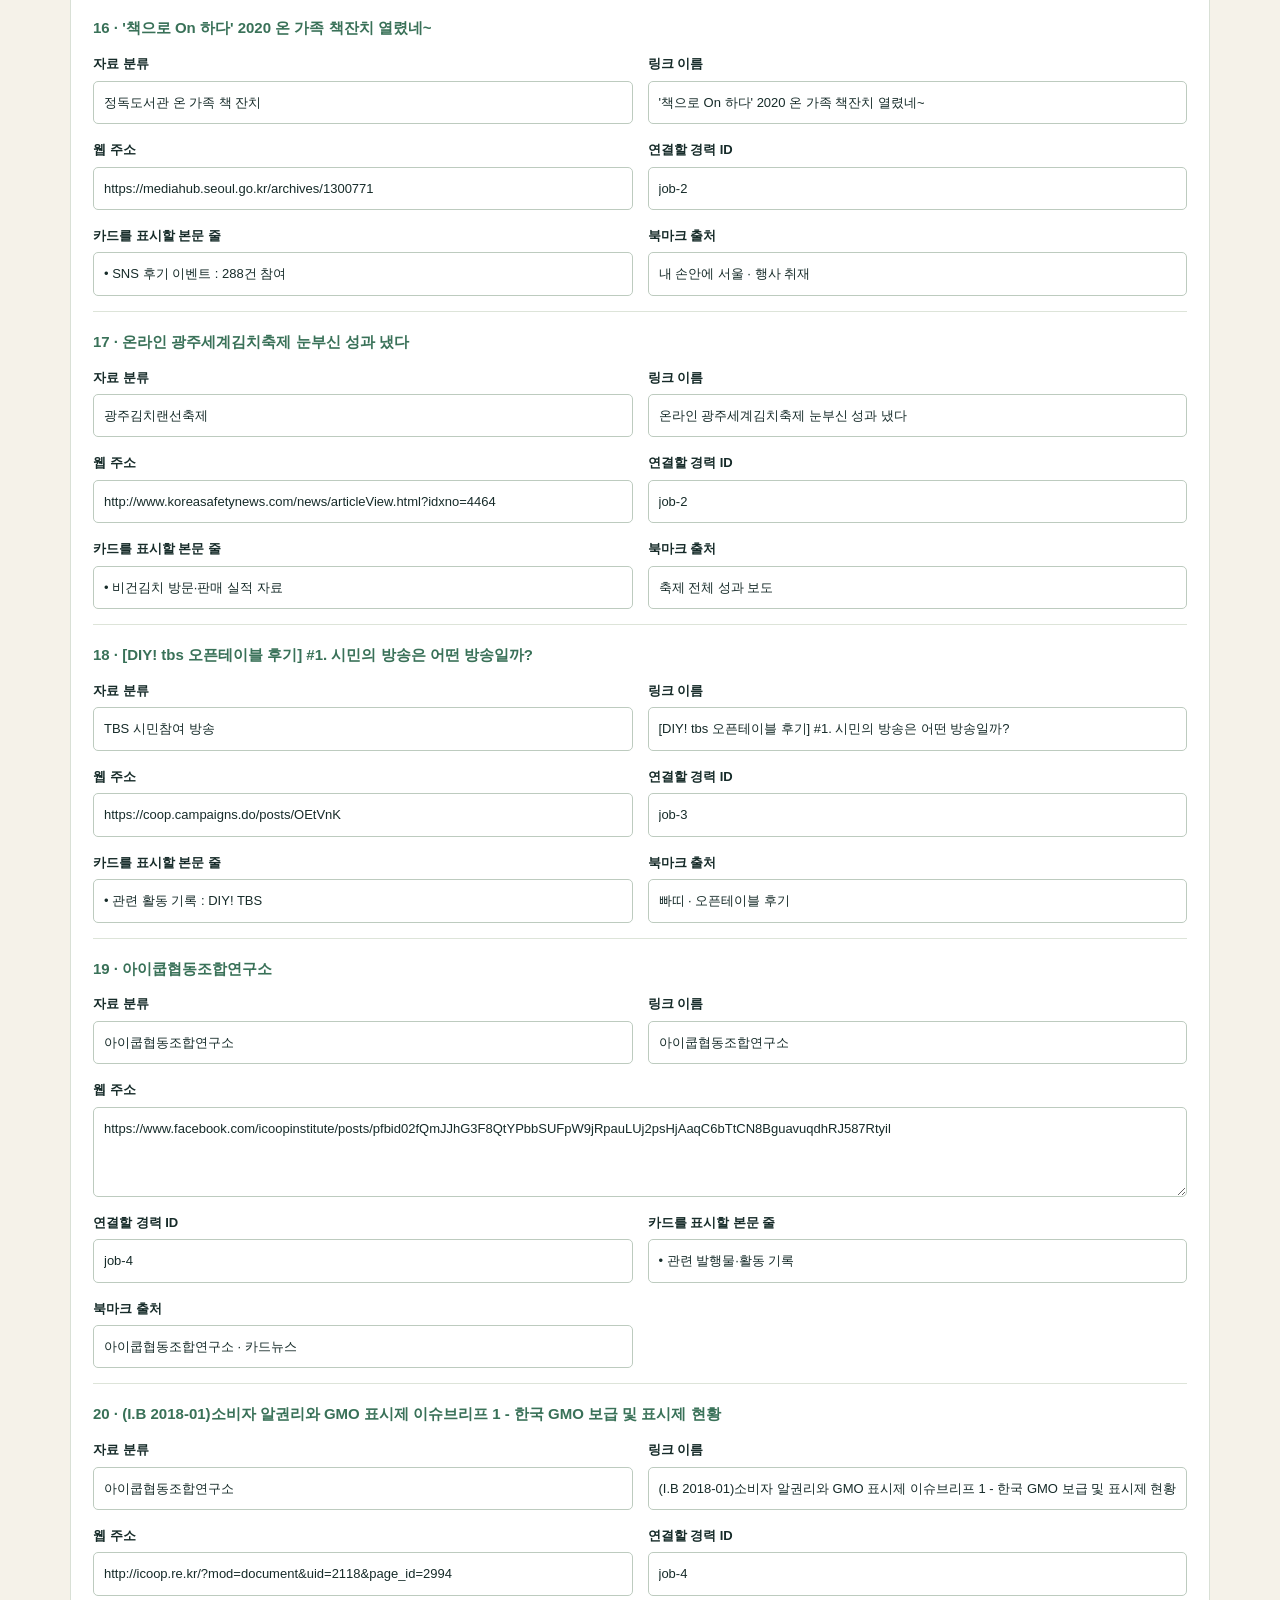
==== commit cee796bb: "Load current public text in editor and retain older drafts" ====
--- a/edit.html
+++ b/edit.html
@@ -1 +1 @@
-<!doctype html><html lang="ko"><head><meta charset="utf-8"><meta name="viewport" content="width=device-width,initial-scale=1"><meta name="robots" content="noindex"><title>텍스트 편집 | 유지원 포트폴리오</title><link rel="stylesheet" href="style.css?v=7"></head><body><header class="site-header"><div class="shell topbar"><a class="wordmark" href="index.html">YJW<span class="brand-dot">.</span></a><a class="edit-link" href="index.html">← 공개 사이트로</a></div></header><main class="editor"><div class="shell"><header><p class="eyebrow" style="color:#537c64">CONTENT STUDIO</p><h1>포트폴리오 텍스트 편집</h1><p class="lead">제목과 소개, 경력, 프로젝트 등을 이 페이지에서 고칠 수 있습니다. 편집한 초안은 이 브라우저에만 보관됩니다.</p></header><div class="notice"><strong>공개 사이트 반영 방법</strong><br>① 아래에서 텍스트 수정 → ② ‘수정 내용 복사’ → ③ ‘GitHub에서 content.json 편집’ → ④ 기존 JSON 전체를 붙여넣고 ‘Commit changes’를 누르세요. GitHub 로그인 권한이 있어야 하며, 커밋 전에는 공개 사이트가 바뀌지 않습니다.</div><div class="editor-actions"><button id="save">이 브라우저에 초안 저장</button><button id="preview" class="outline">수정본 미리보기 ↗</button><button id="copy" class="outline">수정 내용 복사</button><button id="download" class="outline">content.json 다운로드</button><a id="github-edit" target="_blank" rel="noopener noreferrer">GitHub에서 content.json 편집 ↗</a><button id="reset" class="outline">공개본 다시 불러오기</button></div><p class="status" id="status" role="status" aria-live="polite"></p><div id="forms"></div><p class="hint">이 페이지는 인증 없이 GitHub에 저장하지 않습니다. 다른 사람이 이 페이지를 열어도 공개 사이트 내용을 직접 변경할 수 없습니다.</p></div></main><script src="edit.js?v=7" defer></script></body></html>+<!doctype html><html lang="ko"><head><meta charset="utf-8"><meta name="viewport" content="width=device-width,initial-scale=1"><meta name="robots" content="noindex"><title>텍스트 편집 | 유지원 포트폴리오</title><link rel="stylesheet" href="style.css?v=8"></head><body><header class="site-header"><div class="shell topbar"><a class="wordmark" href="index.html">유지원</a><a class="edit-link" href="index.html">← 공개 사이트로</a></div></header><main class="editor"><div class="shell"><header><p class="eyebrow" style="color:#537c64">CONTENT STUDIO</p><h1>포트폴리오 텍스트 편집</h1><p class="lead">지원동기, 자기소개서 7문항, 경력 상세와 북마크를 편집할 수 있습니다. 이전 초안보다 공개본이 새로우면 최신 공개본을 먼저 표시합니다.</p></header><div class="notice"><strong>공개 사이트 반영 방법</strong><br>① 아래에서 텍스트 수정 → ② ‘수정 내용 복사’ → ③ ‘GitHub에서 content.json 편집’ → ④ 기존 JSON 전체를 붙여넣고 ‘Commit changes’를 누르세요. GitHub 로그인 권한이 있어야 하며, 커밋 전에는 공개 사이트가 바뀌지 않습니다.</div><div class="editor-actions"><button id="save">이 브라우저에 초안 저장</button><button id="preview" class="outline">수정본 미리보기 ↗</button><button id="copy" class="outline">수정 내용 복사</button><button id="download" class="outline">content.json 다운로드</button><a id="github-edit" target="_blank" rel="noopener noreferrer">GitHub에서 content.json 편집 ↗</a><button id="reset" class="outline">공개본 다시 불러오기</button></div><p class="status" id="status" role="status" aria-live="polite"></p><nav aria-label="편집 항목 바로가기" style="display:flex;flex-wrap:wrap;gap:1rem;margin:1rem 0"><a href="#edit-about">지원동기</a><a href="#edit-essays">자기소개서</a><a href="#edit-notionDetails">경력 상세</a><a href="#edit-references">관련 자료·북마크</a></nav><button id="old-copy" class="outline" hidden>이전 초안 내려받기</button><div id="forms"></div><p class="hint">이 페이지는 인증 없이 GitHub에 저장하지 않습니다. 다른 사람이 이 페이지를 열어도 공개 사이트 내용을 직접 변경할 수 없습니다.</p></div></main><script src="edit.js?v=9" defer></script></body></html>
--- a/style.css
+++ b/style.css
@@ -7,3 +7,5 @@
 .activity-section{margin-top:70px;padding-top:42px;border-top:1px solid #aebfb3}.activity-heading{display:flex;justify-content:space-between;align-items:end;gap:24px;margin-bottom:25px}.activity-kicker{font-size:11px;letter-spacing:.15em;font-weight:800;color:#5a876b}.activity-heading h3{font-size:31px;letter-spacing:-.04em;margin:7px 0 0}.activity-heading p{font-size:14px;color:#5d6d62;max-width:320px;margin:0}.activity-grid{display:grid;grid-template-columns:repeat(2,minmax(0,1fr));gap:13px;align-items:start}.activity-record,.detail-record{background:#fff;border:1px solid var(--line);border-radius:7px;overflow:hidden}.activity-record[open]{border-color:#91b49a;box-shadow:0 7px 18px rgba(23,67,49,.07)}.activity-record summary,.detail-record summary{cursor:pointer;padding:18px 20px;display:flex;flex-direction:column;gap:3px;list-style:none}.activity-record summary::-webkit-details-marker,.detail-record summary::-webkit-details-marker{display:none}.activity-record summary:after,.detail-record summary:after{content:"+";position:absolute;right:20px;top:15px;color:#609276;font-size:22px}.activity-record[open] summary:after,.detail-record[open] summary:after{content:"−"}.activity-record summary,.detail-record summary{position:relative;padding-right:45px}.record-title{font-size:17px;line-height:1.45;font-weight:750}.record-period{font-size:12px;color:#5e866b;font-weight:700}.record-body{border-top:1px solid var(--line);padding:17px 20px 21px;white-space:pre-line;font-size:14px;line-height:1.75;color:#475b50;overflow-wrap:anywhere}.detail-groups{display:grid;gap:37px}.detail-group h3{font-size:23px;margin:0 0 14px;border-bottom:1px solid var(--ink);padding-bottom:10px}.detail-record{margin:8px 0}.detail-record summary{flex-direction:row;align-items:baseline;justify-content:space-between;gap:16px}.detail-record .record-period{text-align:right;white-space:nowrap}@media(max-width:700px){.activity-grid{grid-template-columns:1fr}.activity-heading{display:block}.activity-heading p{margin-top:8px}.detail-record summary{display:block}.detail-record .record-period{display:block;text-align:left;white-space:normal}}
 
 .profile-portrait{display:block;justify-self:center;width:min(100%,250px);height:auto;border-radius:12px}.hero-actions{flex-wrap:wrap}#essay-list{max-width:860px;margin-top:2rem}#essay-list .record-body{font-size:1rem;line-height:1.85}#essays{scroll-margin-top:70px}@media(max-width:850px){.profile-portrait{grid-row:1;justify-self:start;width:120px}.hero-grid:has(.profile-portrait){gap:24px;padding-top:42px}}
+
+.career-jump{display:inline-block;margin-top:8px;color:#315a47;font-size:.85rem;text-underline-offset:3px}.detail-record[id]{scroll-margin-top:86px}.inline-bookmarks{display:grid;gap:8px;margin:9px 0 20px;white-space:normal}.career-bookmark{display:flex;align-items:stretch;justify-content:space-between;overflow:hidden;background:#fafbf8;border:1px solid #d7ded6;border-radius:8px;text-decoration:none;color:inherit}.career-bookmark:hover,.career-bookmark:focus-visible{background:#f0f5ed;border-color:#7b9682}.bm-copy{display:grid;align-content:center;min-width:0;gap:3px;padding:10px 14px}.bm-source,.bm-host{color:#526956;font-size:11px}.bm-title{font-size:14px;line-height:1.45;color:#233f32}.bm-image{display:block;width:120px;height:86px;align-self:center;object-fit:cover;flex:none}.career-lines{white-space:pre-line}@media(max-width:640px){.bm-image{width:80px;height:76px}.bm-copy{padding:8px 10px}.bm-title{font-size:13px}}
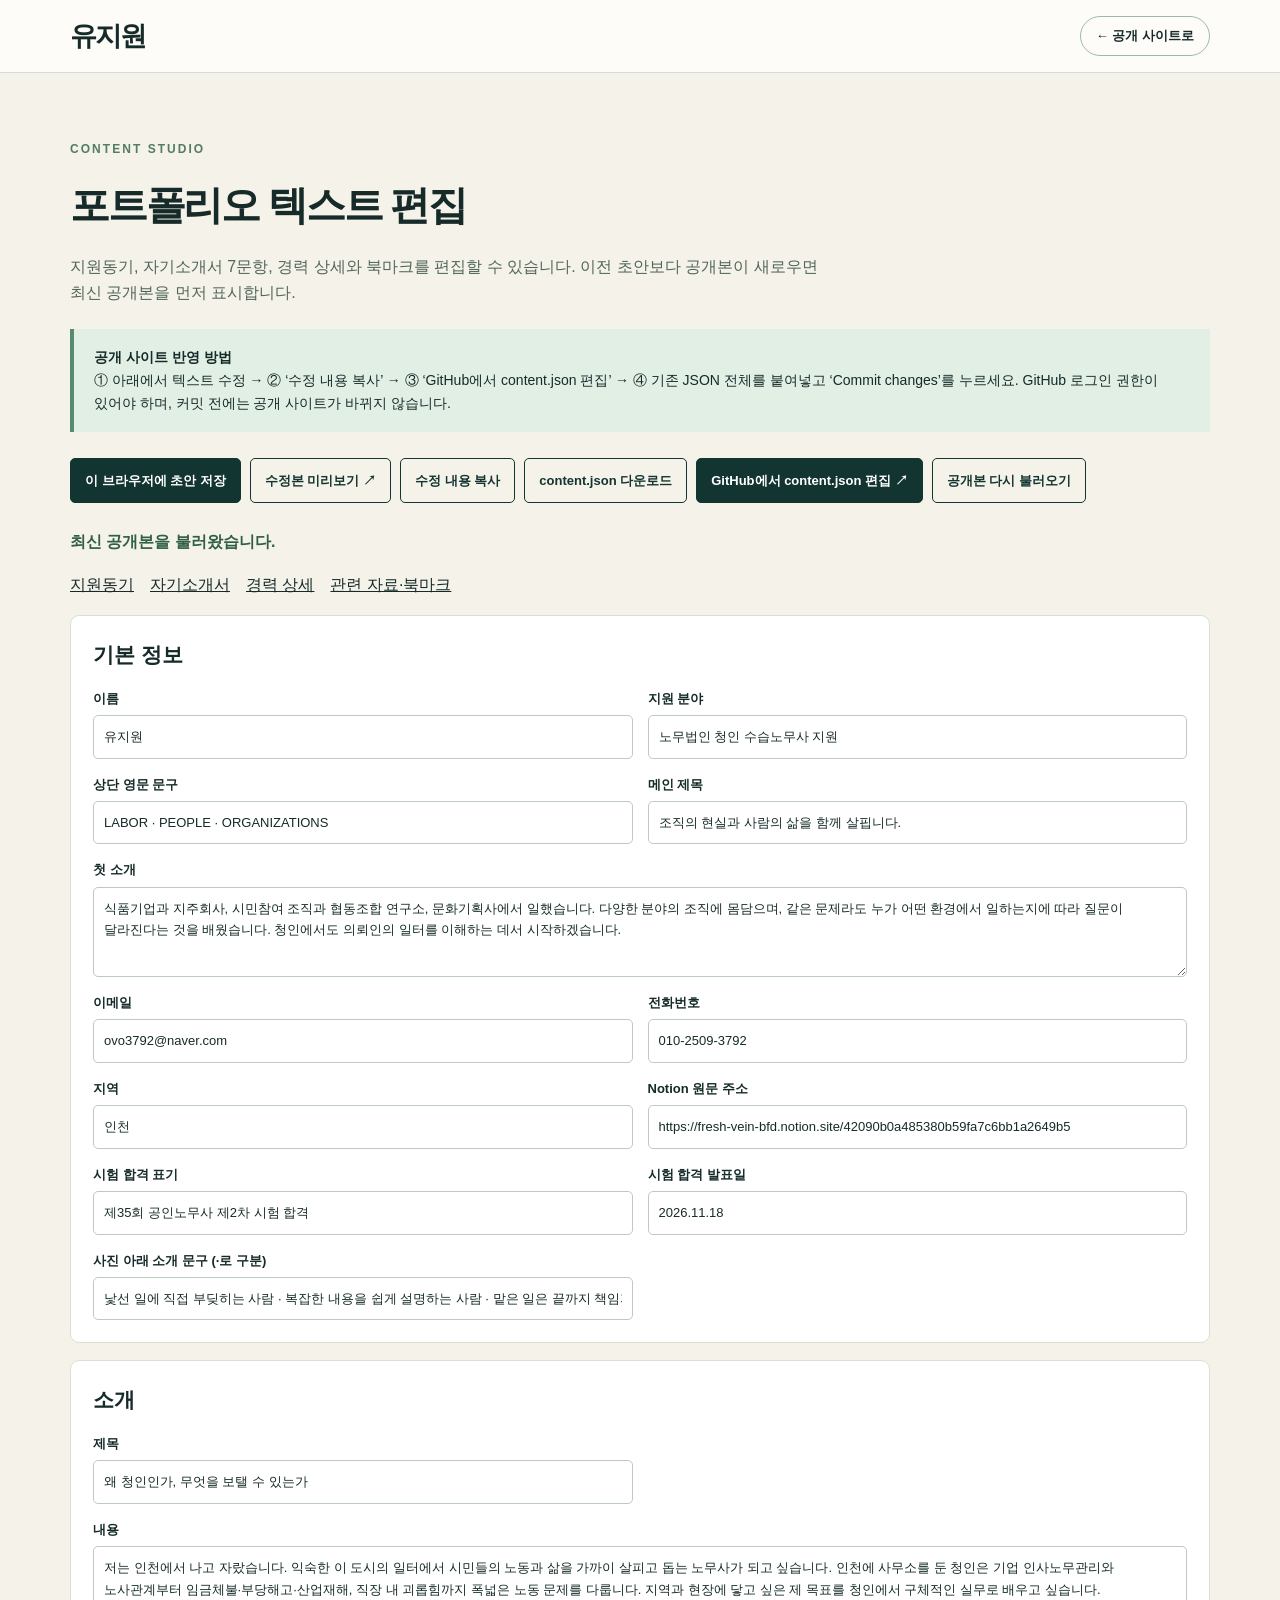
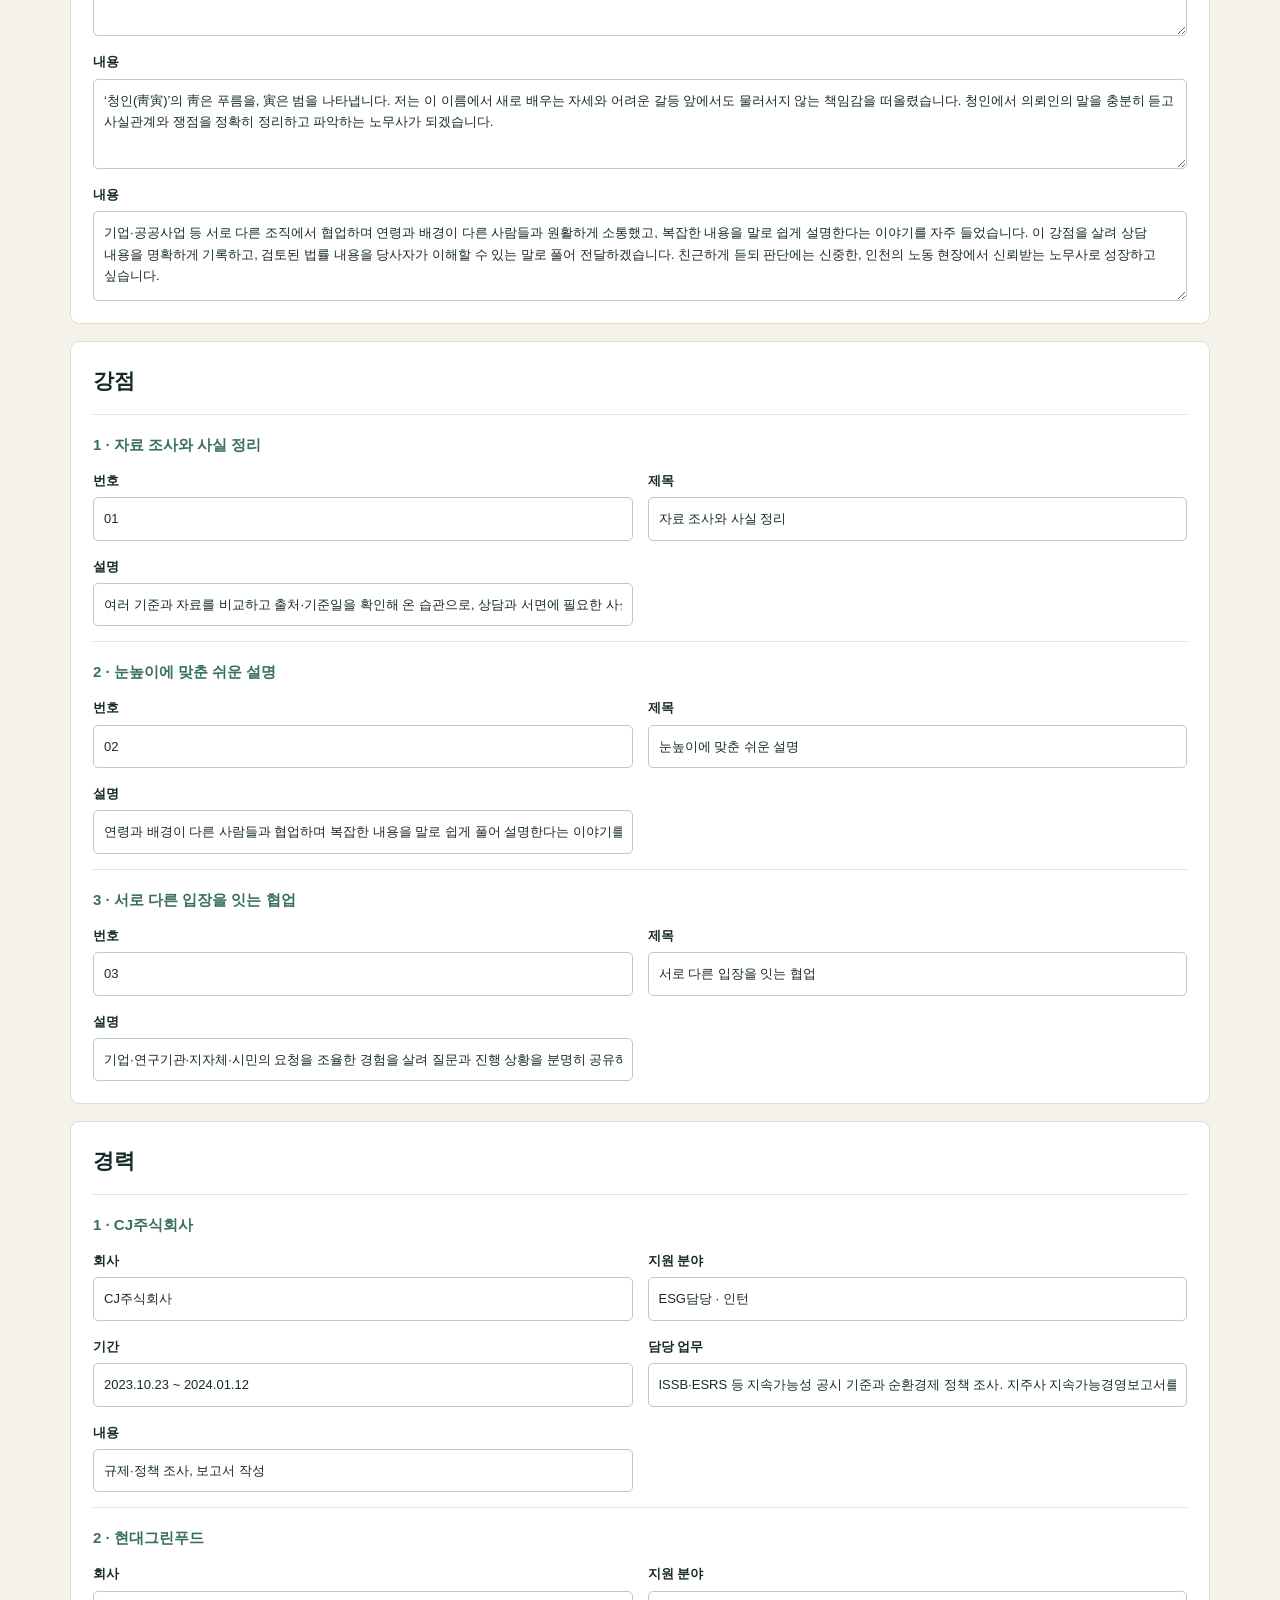
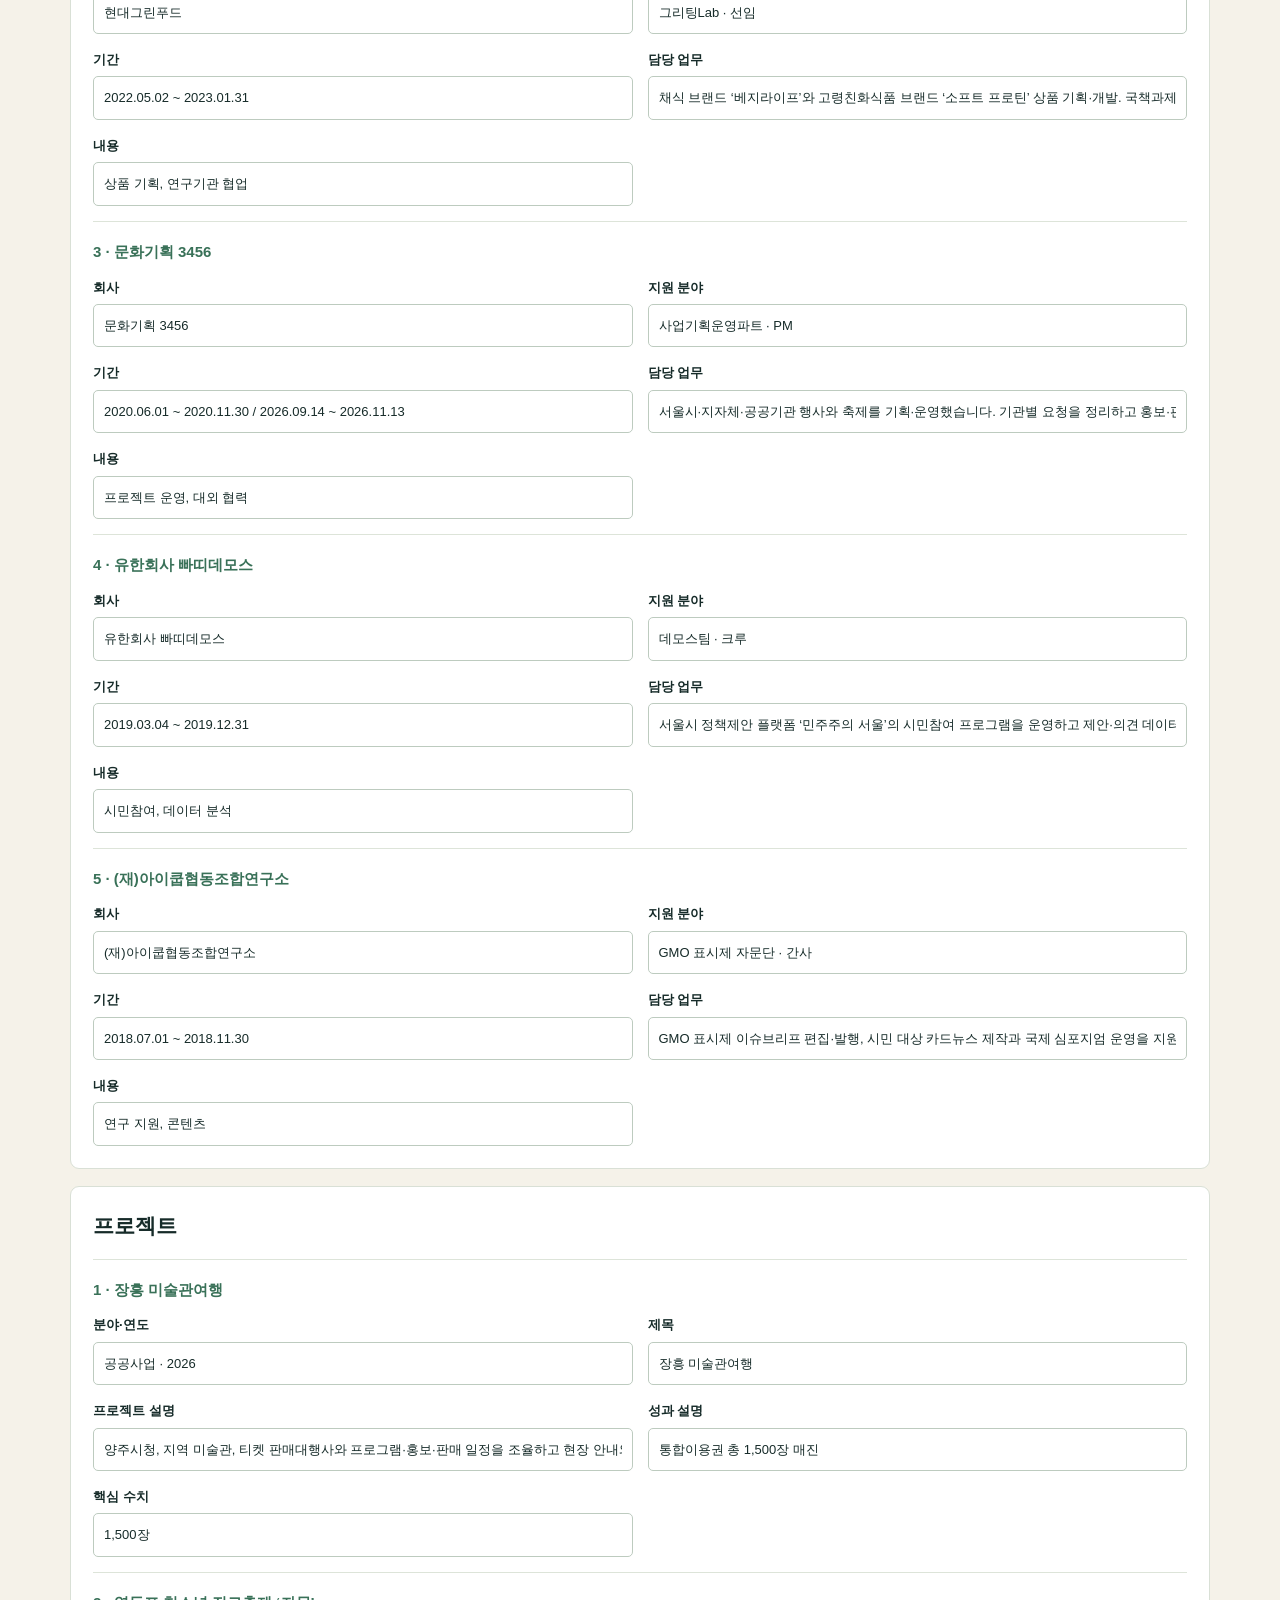
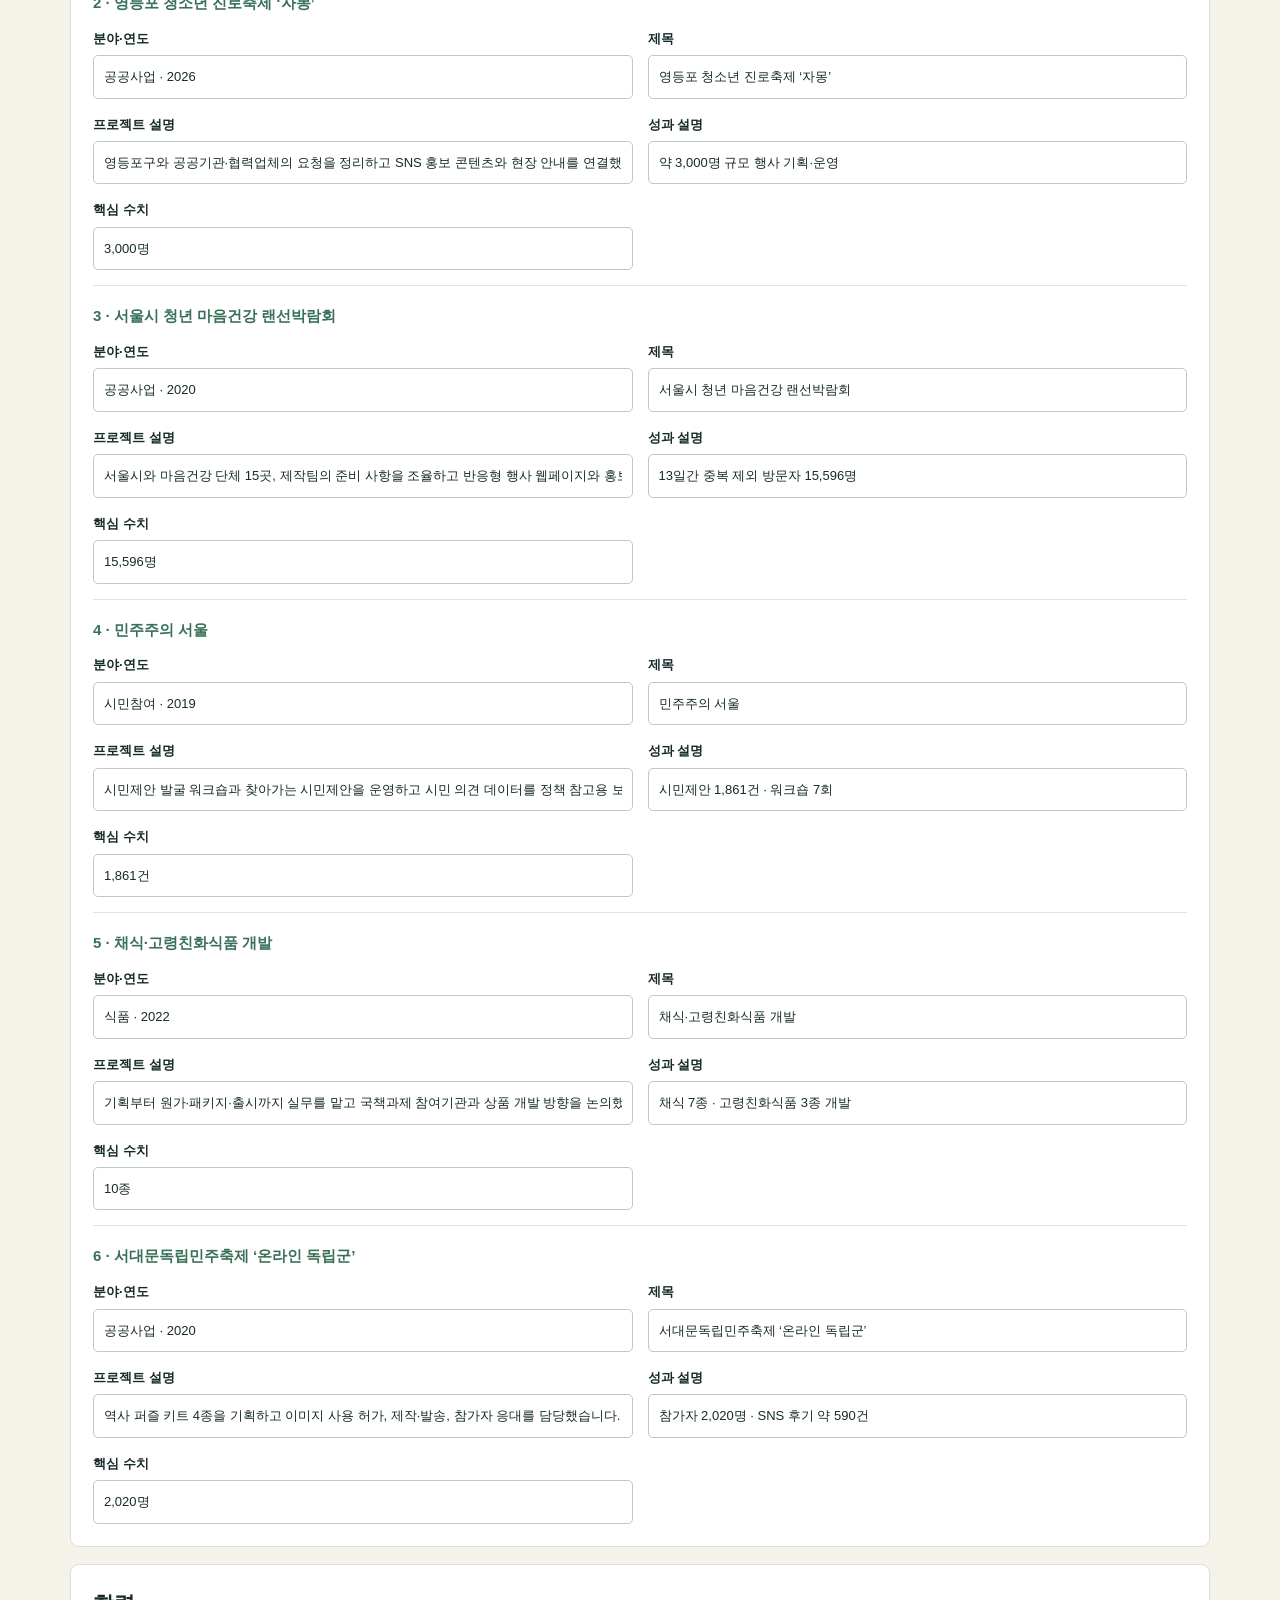
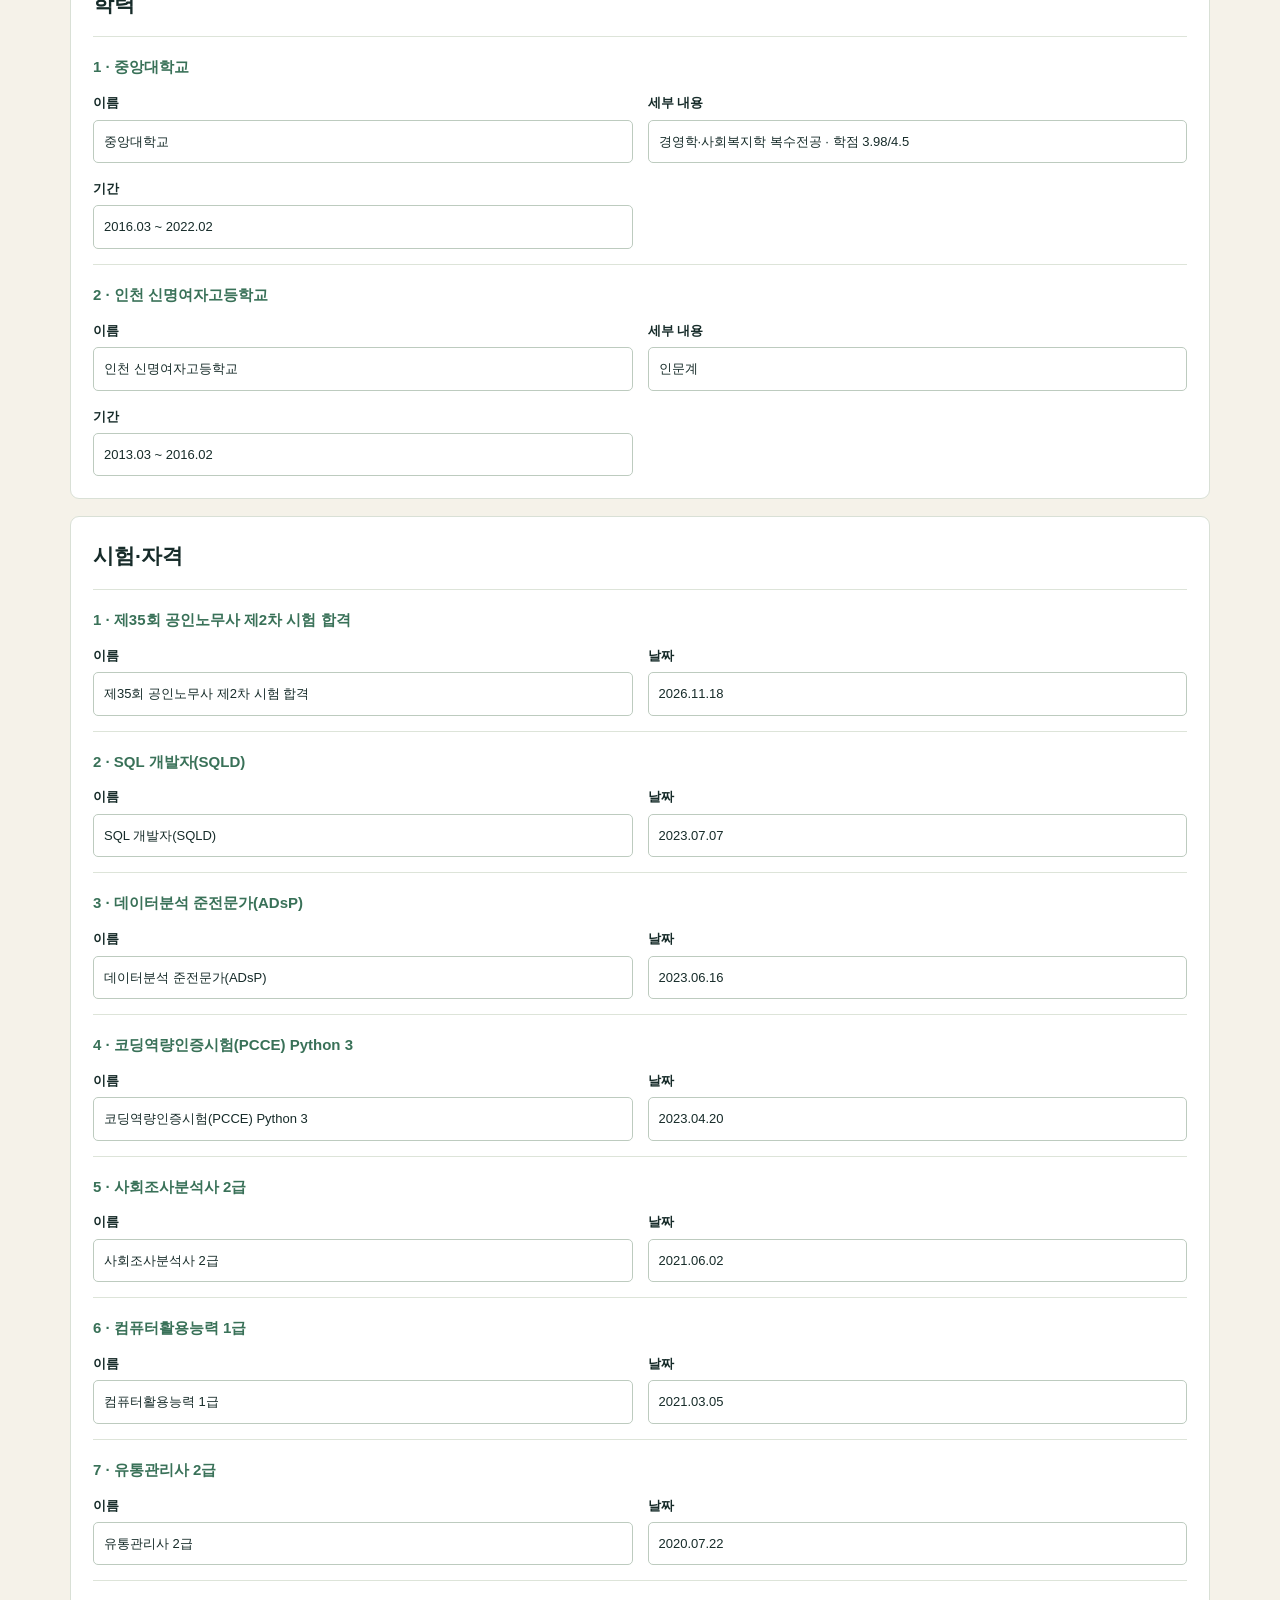
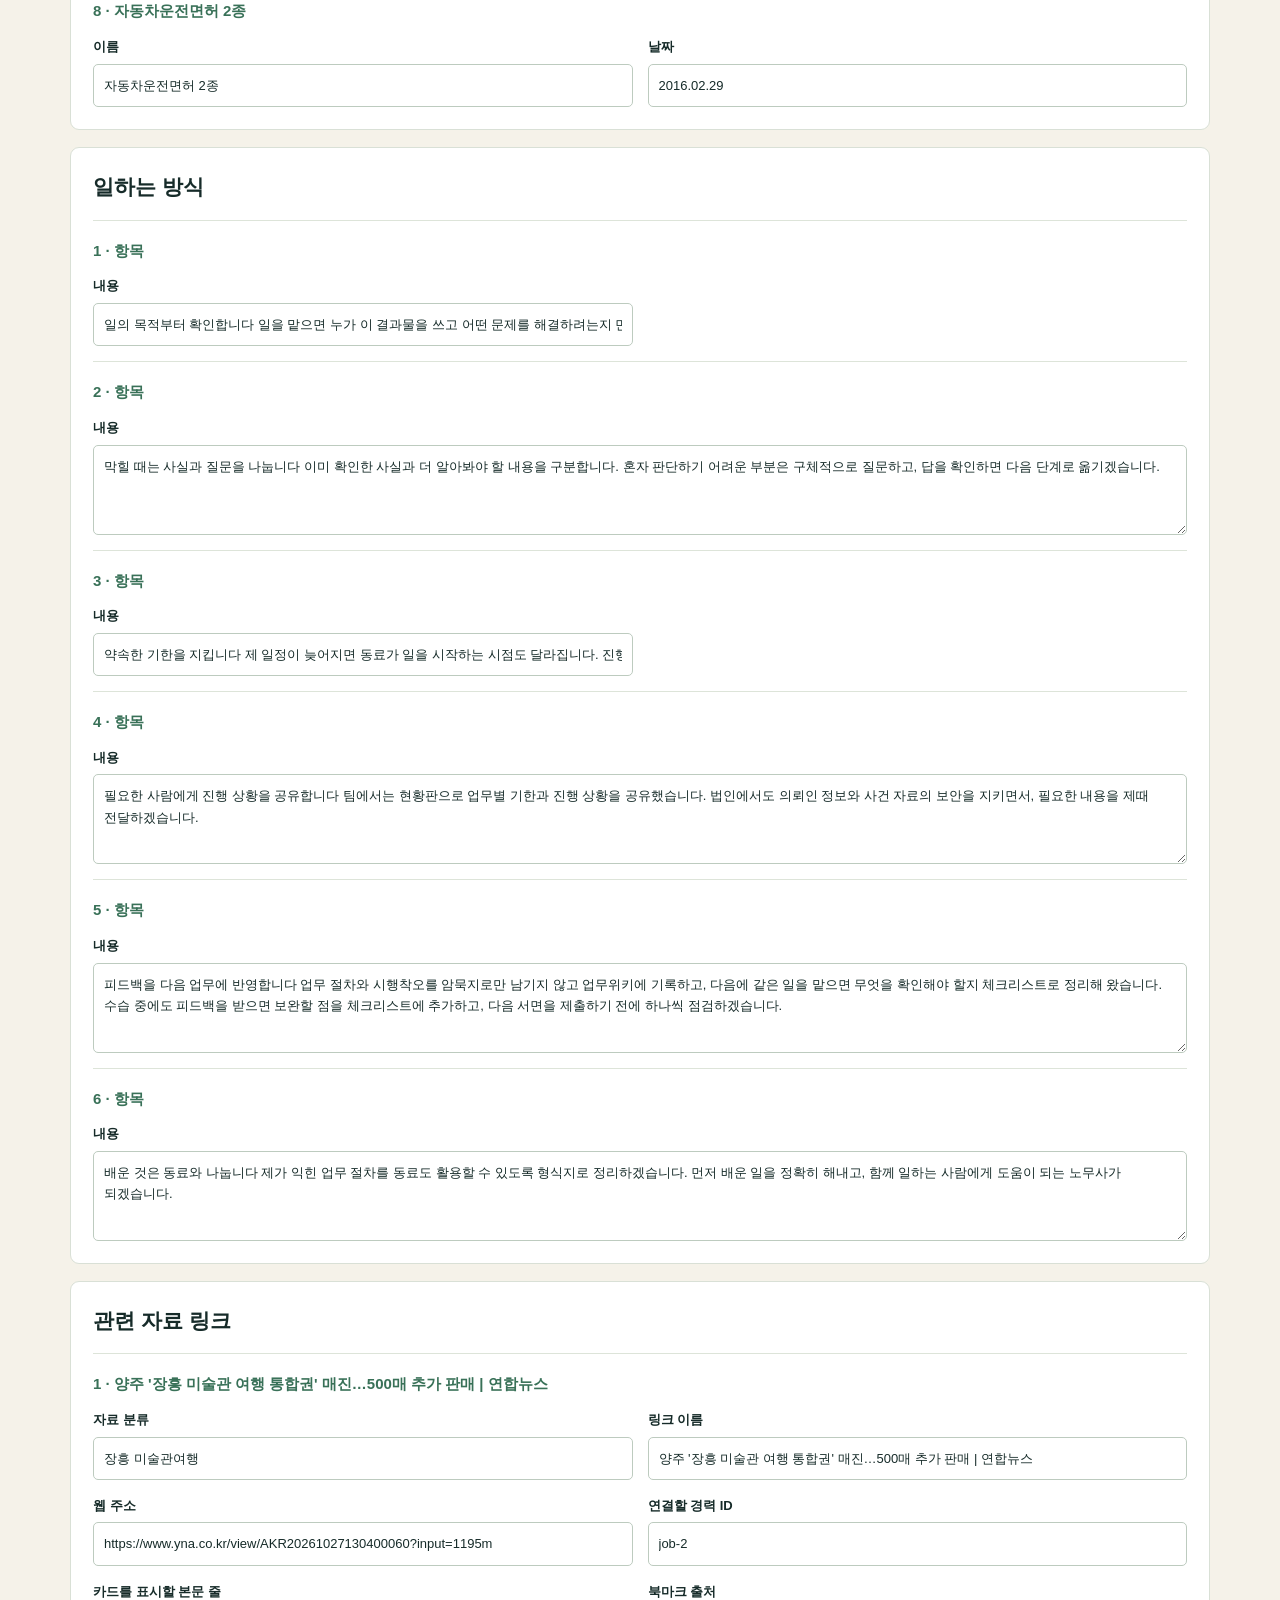
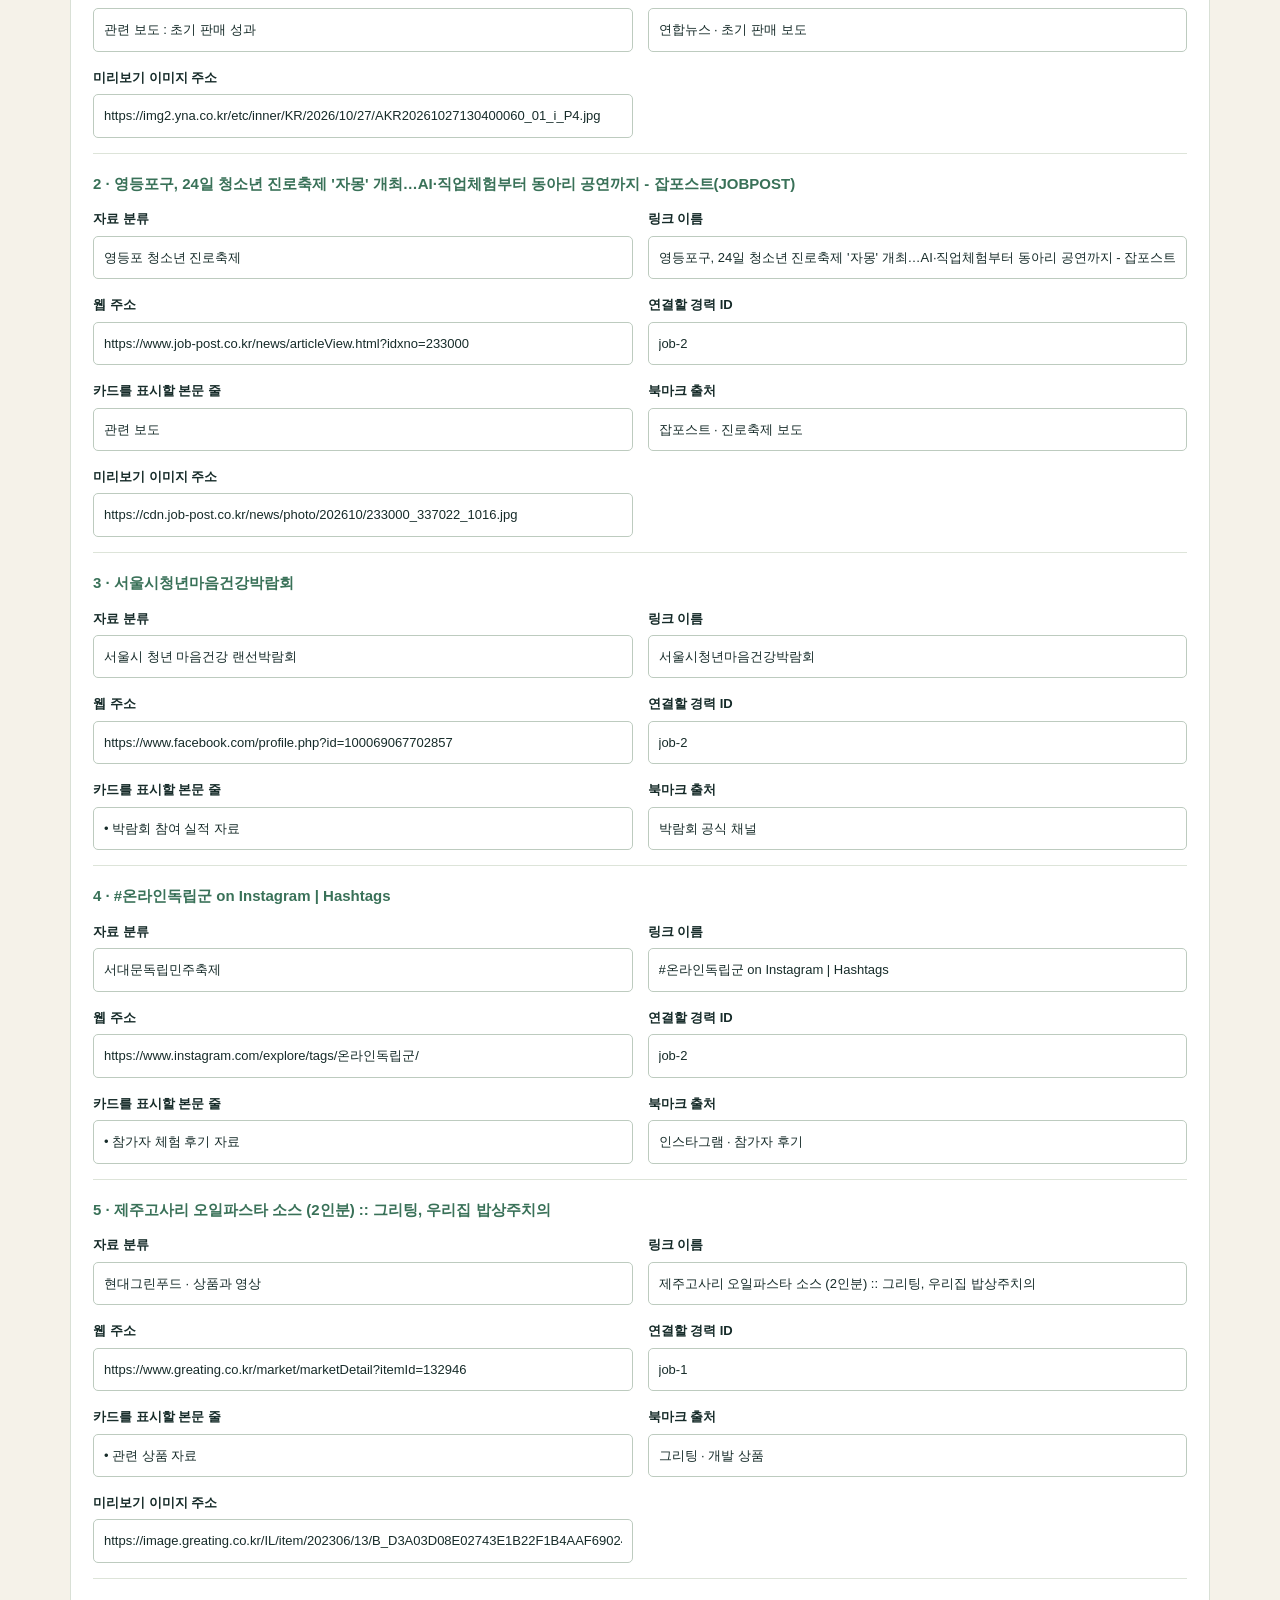
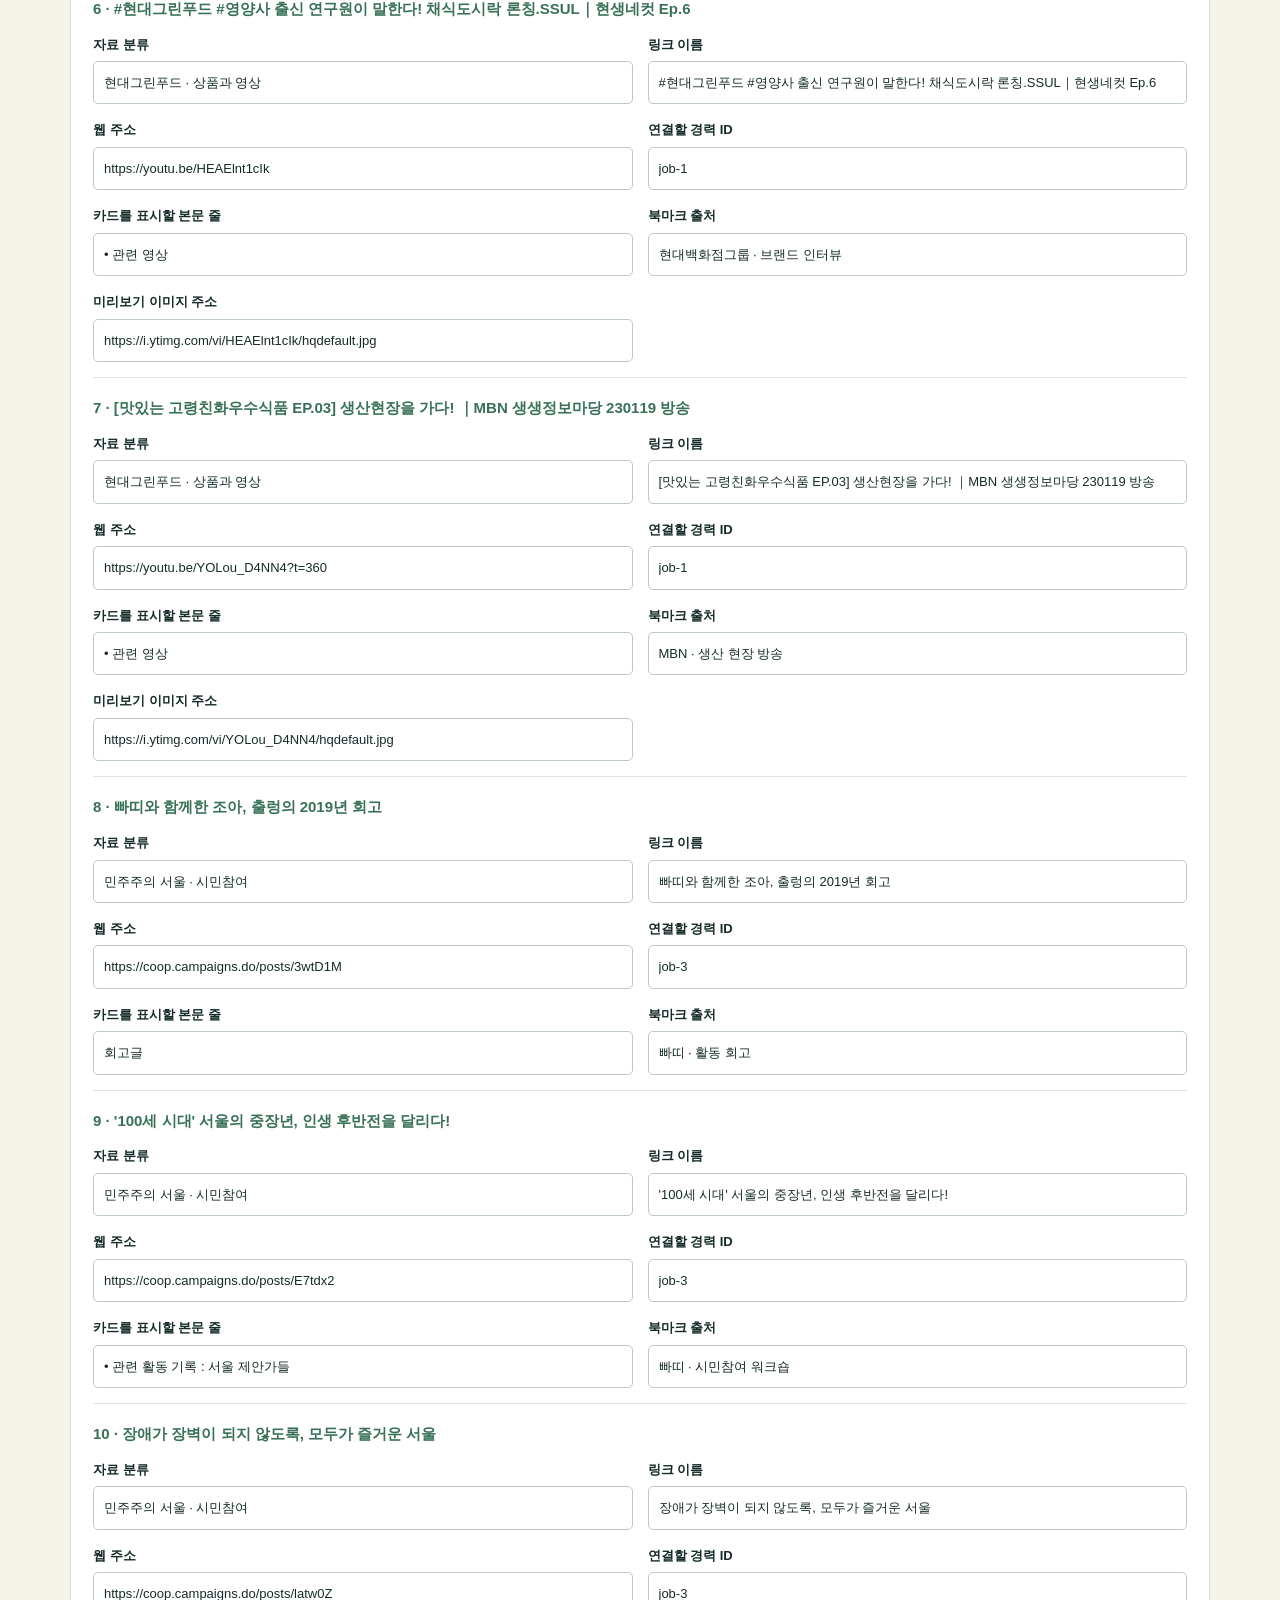
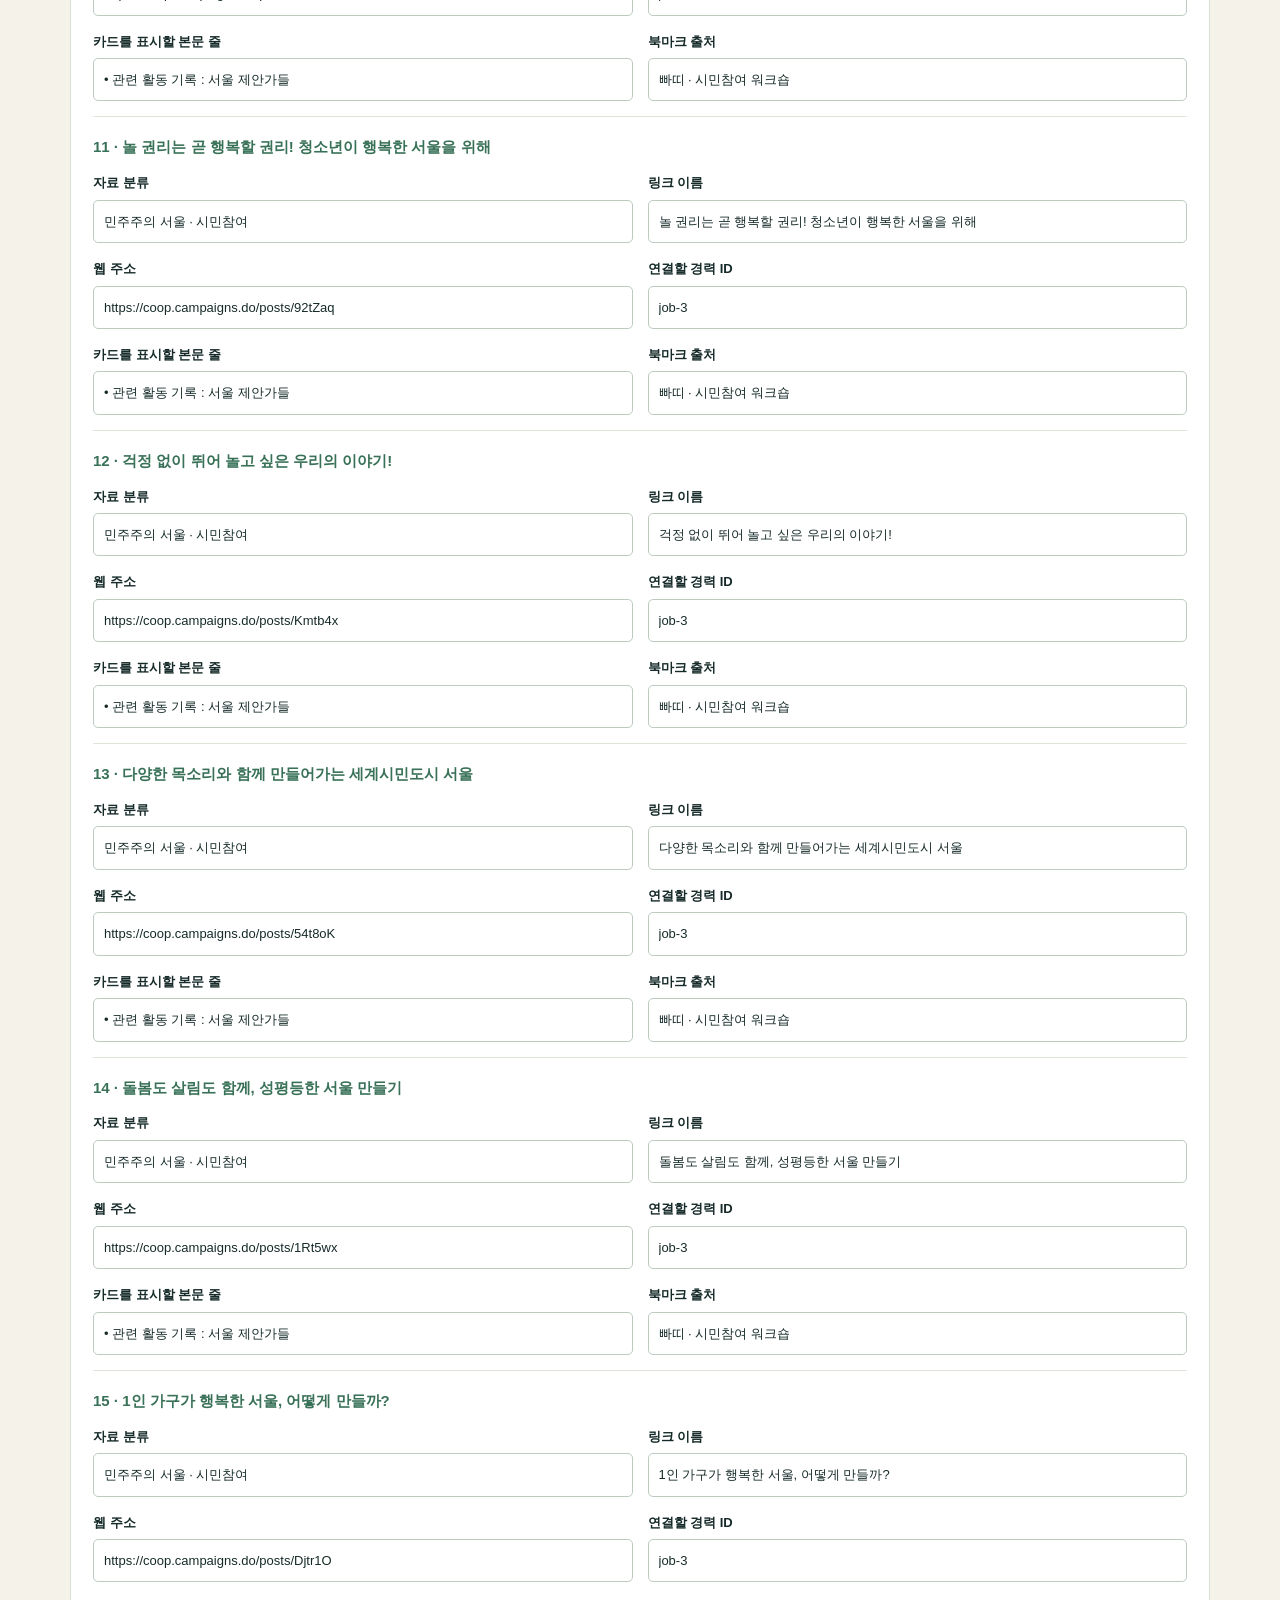
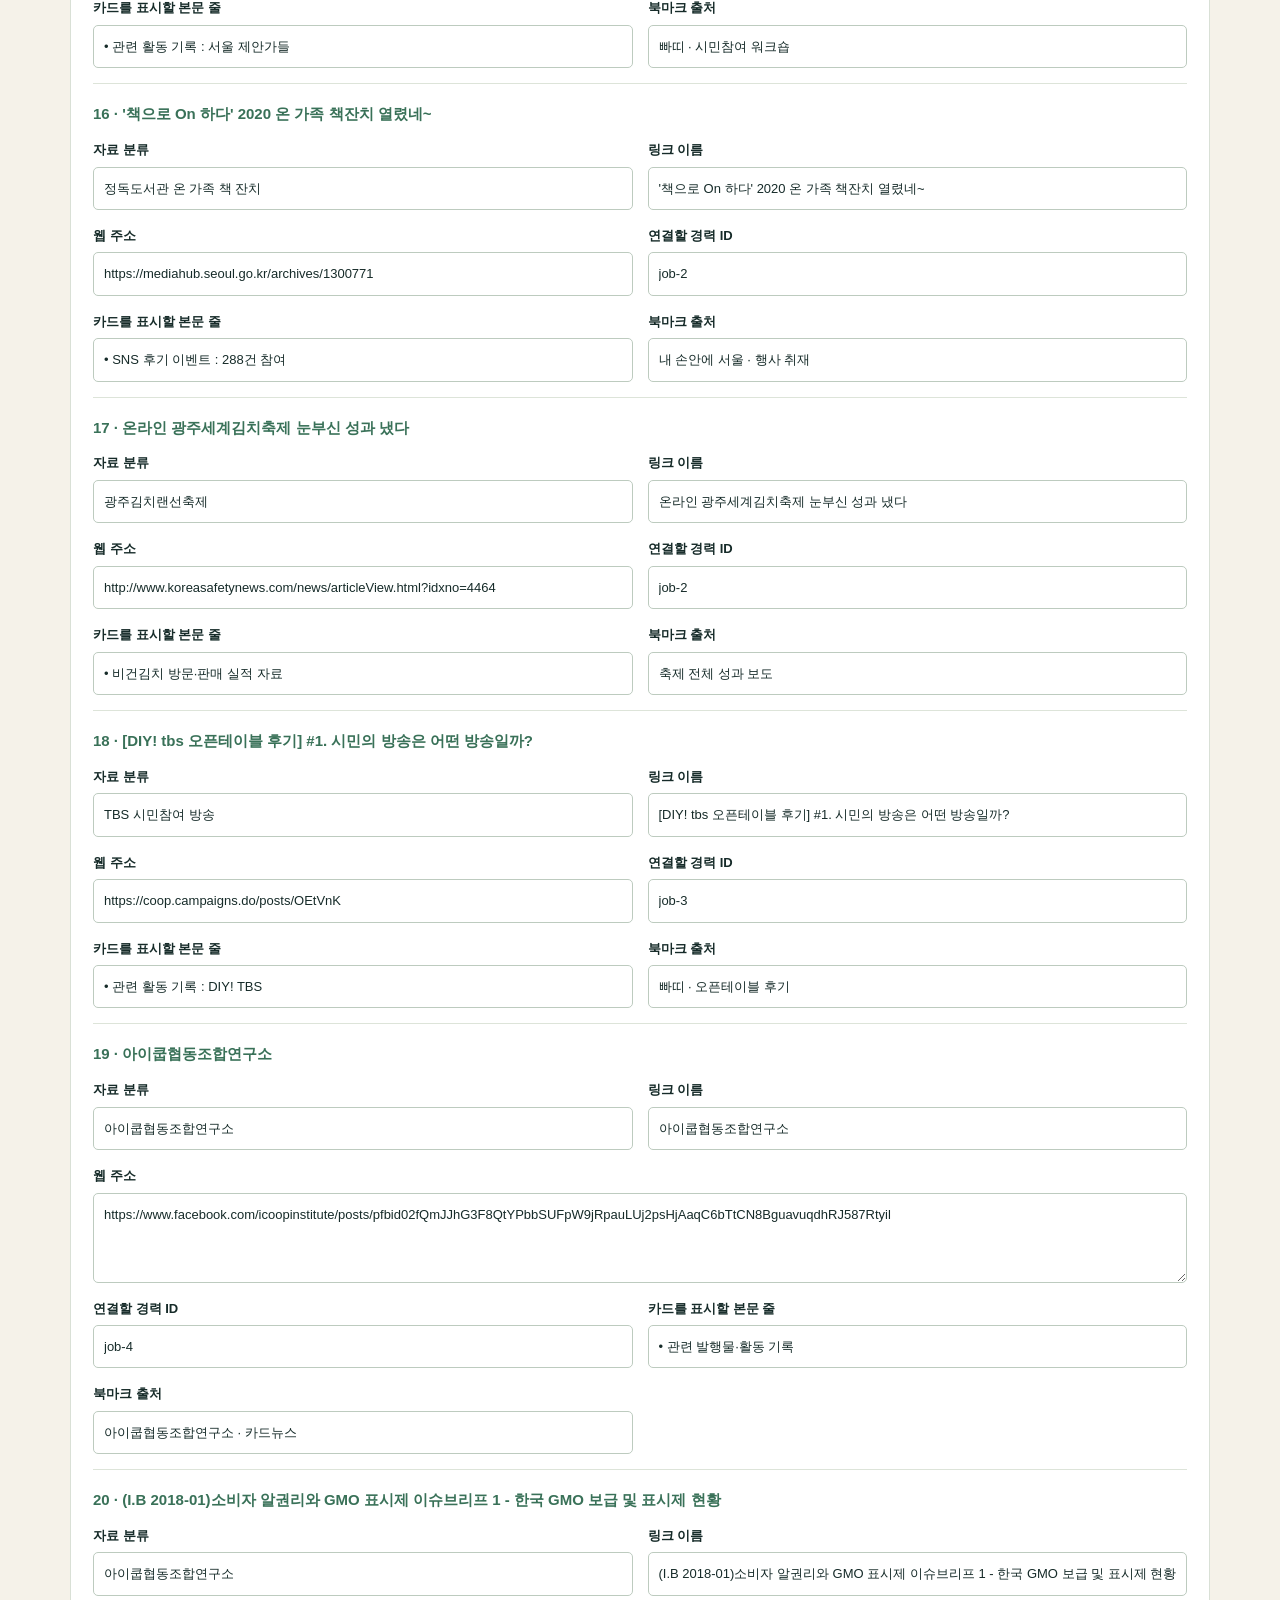
==== commit 95907cb1: "Show three personal statements beneath the profile portrait" ====
--- a/edit.html
+++ b/edit.html
@@ -1 +1 @@
-<!doctype html><html lang="ko"><head><meta charset="utf-8"><meta name="viewport" content="width=device-width,initial-scale=1"><meta name="robots" content="noindex"><title>텍스트 편집 | 유지원 포트폴리오</title><link rel="stylesheet" href="style.css?v=8"></head><body><header class="site-header"><div class="shell topbar"><a class="wordmark" href="index.html">유지원</a><a class="edit-link" href="index.html">← 공개 사이트로</a></div></header><main class="editor"><div class="shell"><header><p class="eyebrow" style="color:#537c64">CONTENT STUDIO</p><h1>포트폴리오 텍스트 편집</h1><p class="lead">지원동기, 자기소개서 7문항, 경력 상세와 북마크를 편집할 수 있습니다. 이전 초안보다 공개본이 새로우면 최신 공개본을 먼저 표시합니다.</p></header><div class="notice"><strong>공개 사이트 반영 방법</strong><br>① 아래에서 텍스트 수정 → ② ‘수정 내용 복사’ → ③ ‘GitHub에서 content.json 편집’ → ④ 기존 JSON 전체를 붙여넣고 ‘Commit changes’를 누르세요. GitHub 로그인 권한이 있어야 하며, 커밋 전에는 공개 사이트가 바뀌지 않습니다.</div><div class="editor-actions"><button id="save">이 브라우저에 초안 저장</button><button id="preview" class="outline">수정본 미리보기 ↗</button><button id="copy" class="outline">수정 내용 복사</button><button id="download" class="outline">content.json 다운로드</button><a id="github-edit" target="_blank" rel="noopener noreferrer">GitHub에서 content.json 편집 ↗</a><button id="reset" class="outline">공개본 다시 불러오기</button></div><p class="status" id="status" role="status" aria-live="polite"></p><nav aria-label="편집 항목 바로가기" style="display:flex;flex-wrap:wrap;gap:1rem;margin:1rem 0"><a href="#edit-about">지원동기</a><a href="#edit-essays">자기소개서</a><a href="#edit-notionDetails">경력 상세</a><a href="#edit-references">관련 자료·북마크</a></nav><button id="old-copy" class="outline" hidden>이전 초안 내려받기</button><div id="forms"></div><p class="hint">이 페이지는 인증 없이 GitHub에 저장하지 않습니다. 다른 사람이 이 페이지를 열어도 공개 사이트 내용을 직접 변경할 수 없습니다.</p></div></main><script src="edit.js?v=9" defer></script></body></html>+<!doctype html><html lang="ko"><head><meta charset="utf-8"><meta name="viewport" content="width=device-width,initial-scale=1"><meta name="robots" content="noindex"><title>텍스트 편집 | 유지원 포트폴리오</title><link rel="stylesheet" href="style.css?v=8"></head><body><header class="site-header"><div class="shell topbar"><a class="wordmark" href="index.html">유지원</a><a class="edit-link" href="index.html">← 공개 사이트로</a></div></header><main class="editor"><div class="shell"><header><p class="eyebrow" style="color:#537c64">CONTENT STUDIO</p><h1>포트폴리오 텍스트 편집</h1><p class="lead">지원동기, 자기소개서 7문항, 경력 상세와 북마크를 편집할 수 있습니다. 이전 초안보다 공개본이 새로우면 최신 공개본을 먼저 표시합니다.</p></header><div class="notice"><strong>공개 사이트 반영 방법</strong><br>① 아래에서 텍스트 수정 → ② ‘수정 내용 복사’ → ③ ‘GitHub에서 content.json 편집’ → ④ 기존 JSON 전체를 붙여넣고 ‘Commit changes’를 누르세요. GitHub 로그인 권한이 있어야 하며, 커밋 전에는 공개 사이트가 바뀌지 않습니다.</div><div class="editor-actions"><button id="save">이 브라우저에 초안 저장</button><button id="preview" class="outline">수정본 미리보기 ↗</button><button id="copy" class="outline">수정 내용 복사</button><button id="download" class="outline">content.json 다운로드</button><a id="github-edit" target="_blank" rel="noopener noreferrer">GitHub에서 content.json 편집 ↗</a><button id="reset" class="outline">공개본 다시 불러오기</button></div><p class="status" id="status" role="status" aria-live="polite"></p><nav aria-label="편집 항목 바로가기" style="display:flex;flex-wrap:wrap;gap:1rem;margin:1rem 0"><a href="#edit-about">지원동기</a><a href="#edit-essays">자기소개서</a><a href="#edit-notionDetails">경력 상세</a><a href="#edit-references">관련 자료·북마크</a></nav><button id="old-copy" class="outline" hidden>이전 초안 내려받기</button><div id="forms"></div><p class="hint">이 페이지는 인증 없이 GitHub에 저장하지 않습니다. 다른 사람이 이 페이지를 열어도 공개 사이트 내용을 직접 변경할 수 없습니다.</p></div></main><script src="edit.js?v=10" defer></script></body></html>
--- a/style.css
+++ b/style.css
@@ -9,3 +9,5 @@
 .profile-portrait{display:block;justify-self:center;width:min(100%,250px);height:auto;border-radius:12px}.hero-actions{flex-wrap:wrap}#essay-list{max-width:860px;margin-top:2rem}#essay-list .record-body{font-size:1rem;line-height:1.85}#essays{scroll-margin-top:70px}@media(max-width:850px){.profile-portrait{grid-row:1;justify-self:start;width:120px}.hero-grid:has(.profile-portrait){gap:24px;padding-top:42px}}
 
 .career-jump{display:inline-block;margin-top:8px;color:#315a47;font-size:.85rem;text-underline-offset:3px}.detail-record[id]{scroll-margin-top:86px}.inline-bookmarks{display:grid;gap:8px;margin:9px 0 20px;white-space:normal}.career-bookmark{display:flex;align-items:stretch;justify-content:space-between;overflow:hidden;background:#fafbf8;border:1px solid #d7ded6;border-radius:8px;text-decoration:none;color:inherit}.career-bookmark:hover,.career-bookmark:focus-visible{background:#f0f5ed;border-color:#7b9682}.bm-copy{display:grid;align-content:center;min-width:0;gap:3px;padding:10px 14px}.bm-source,.bm-host{color:#526956;font-size:11px}.bm-title{font-size:14px;line-height:1.45;color:#233f32}.bm-image{display:block;width:120px;height:86px;align-self:center;object-fit:cover;flex:none}.career-lines{white-space:pre-line}@media(max-width:640px){.bm-image{width:80px;height:76px}.bm-copy{padding:8px 10px}.bm-title{font-size:13px}}
+
+.hero-person{margin:0;justify-self:center;display:grid;justify-items:center;gap:15px}.hero-person figcaption{width:100%}#profile-traits{list-style:none;margin:0;padding:0;display:grid;gap:5px;color:#f0f5ec;font-size:15px;font-weight:600;line-height:1.55;word-break:keep-all}#profile-traits li::before{content:"·";color:#a4c8ad;margin-right:.55em}@media(max-width:850px){.hero-person{grid-row:1;justify-self:start;justify-items:start}}
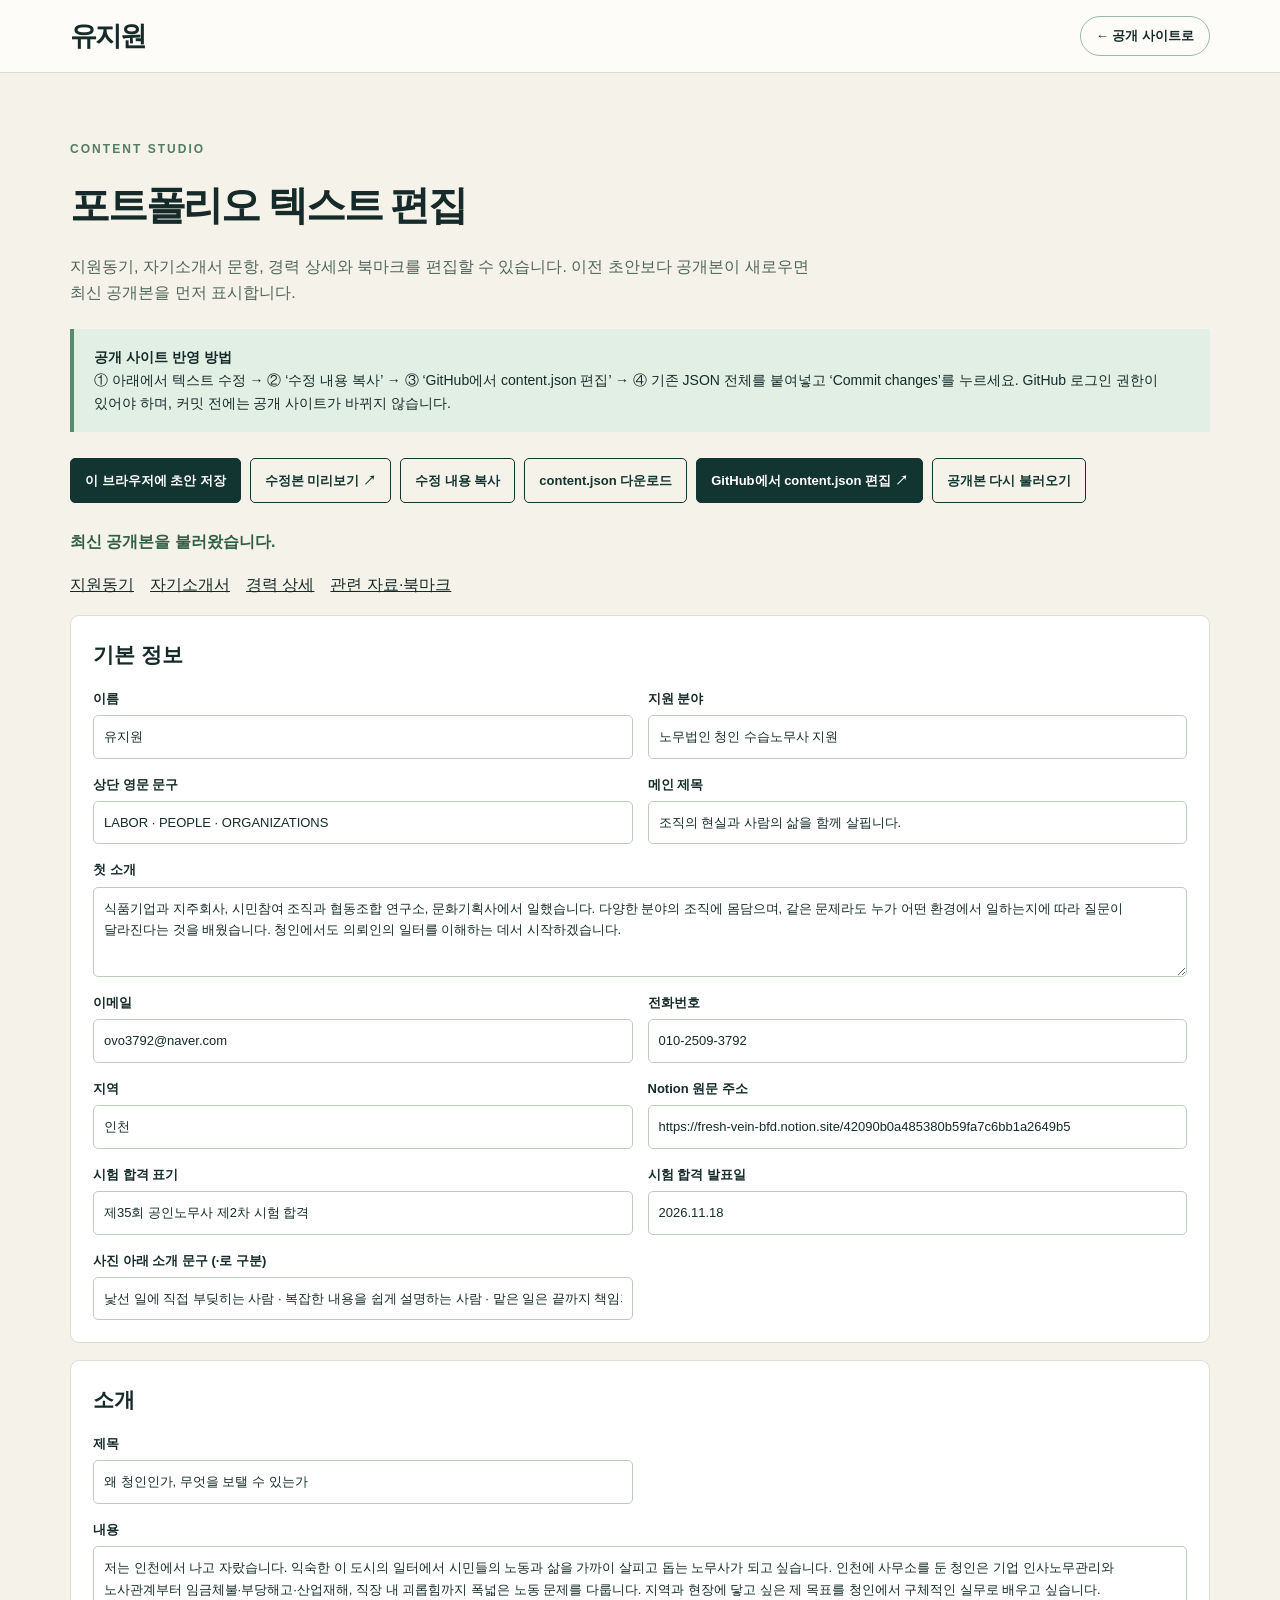
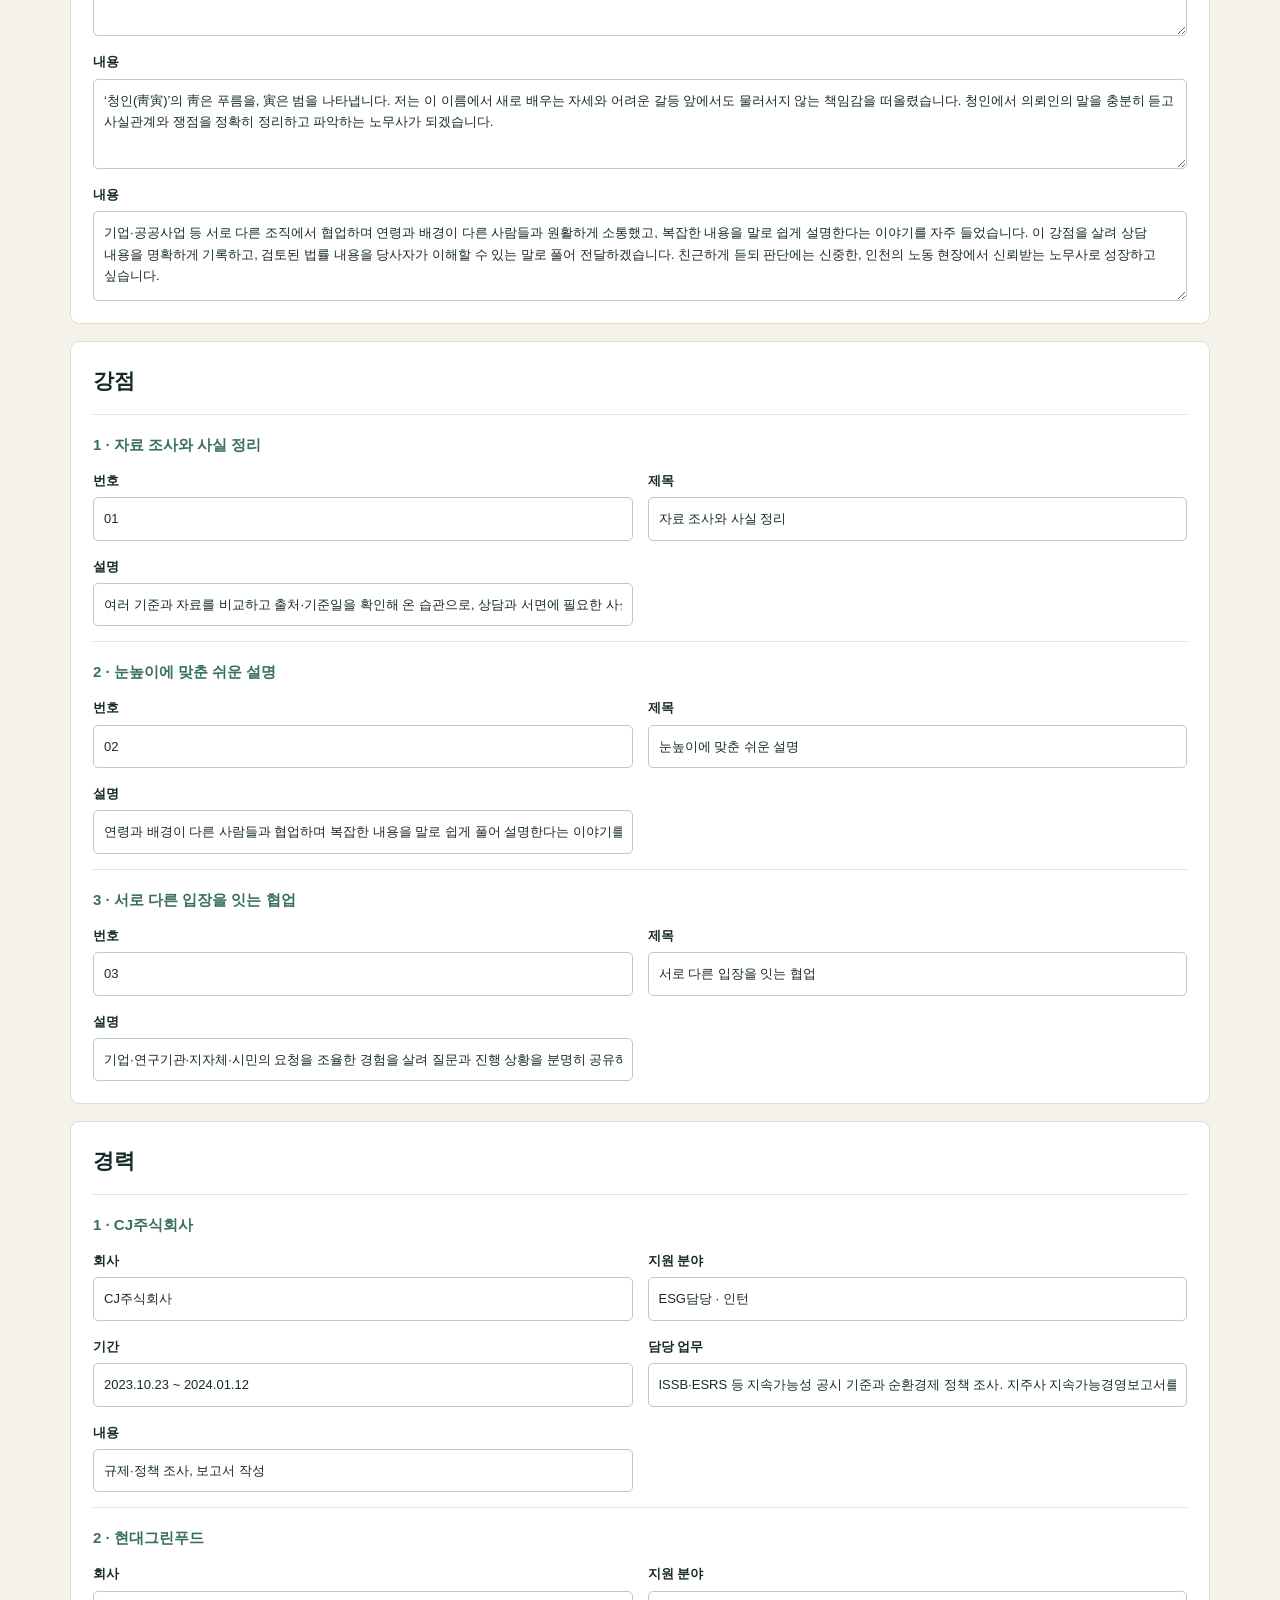
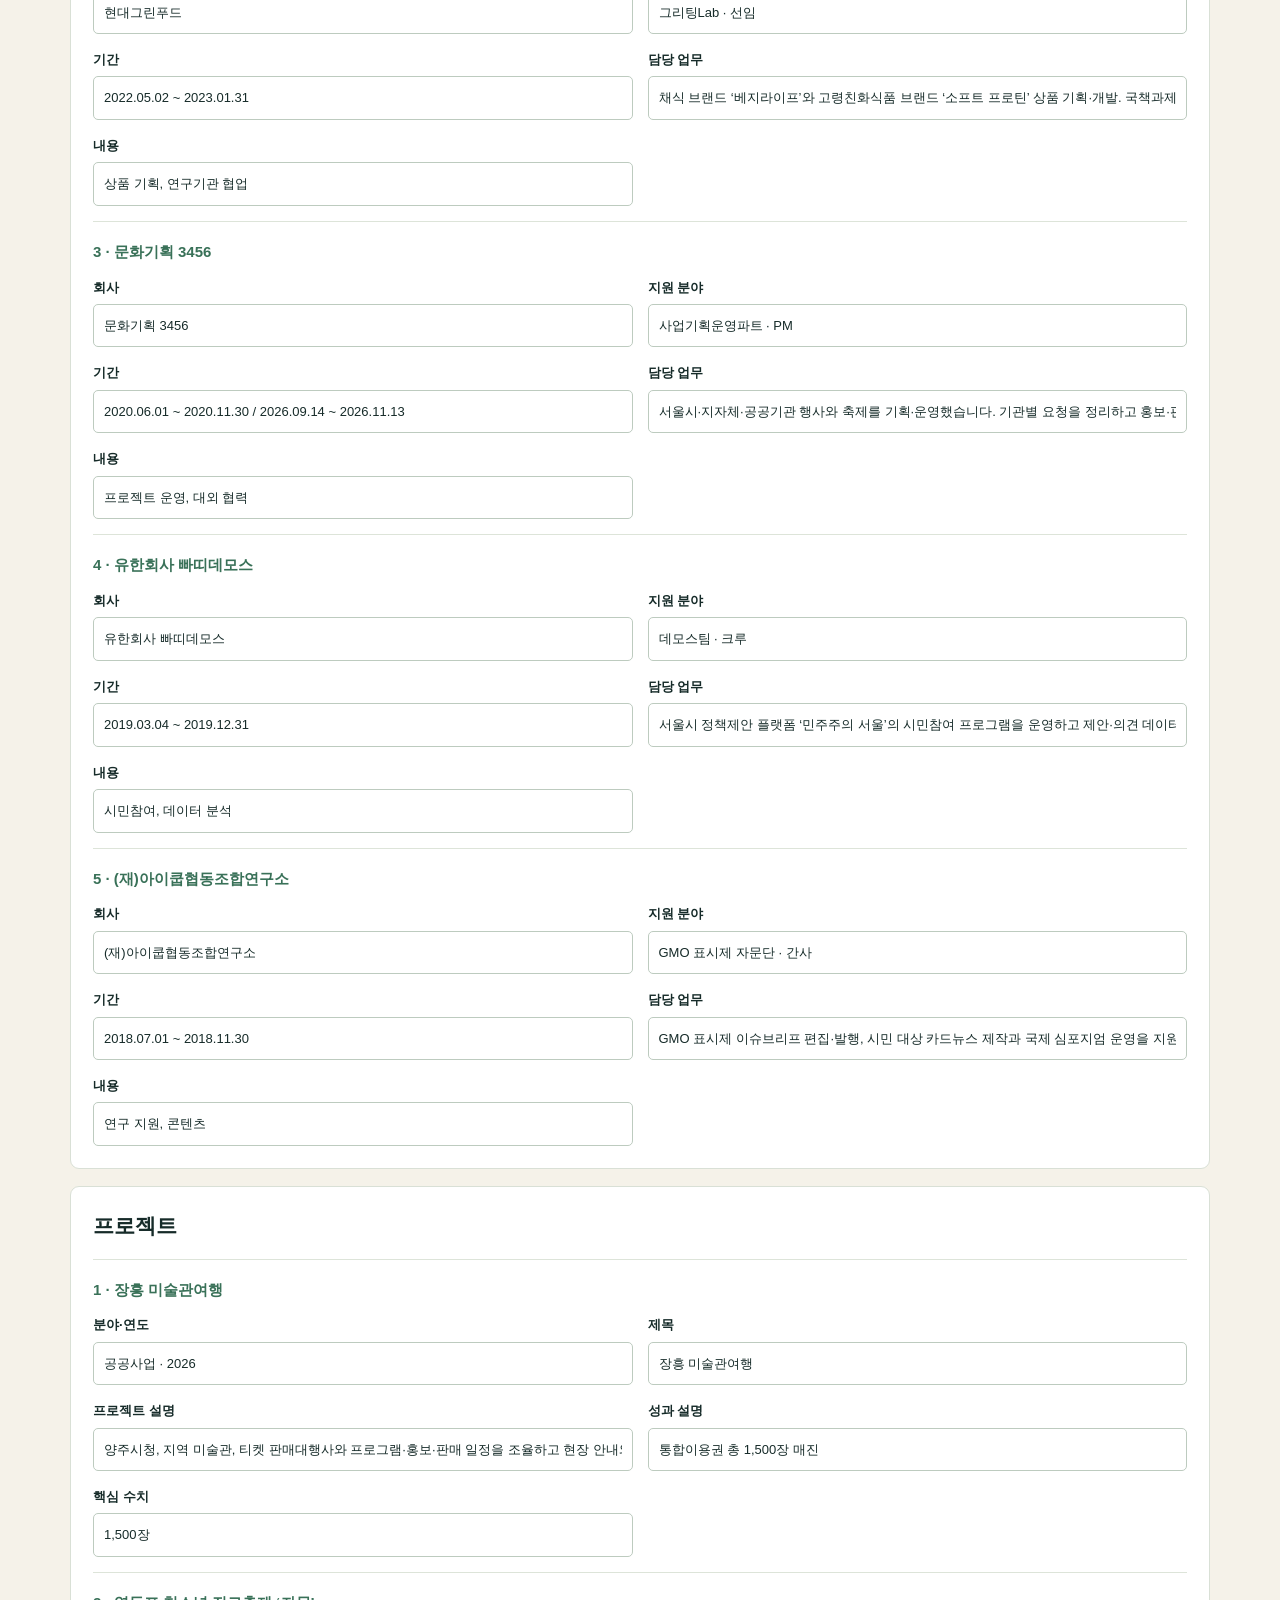
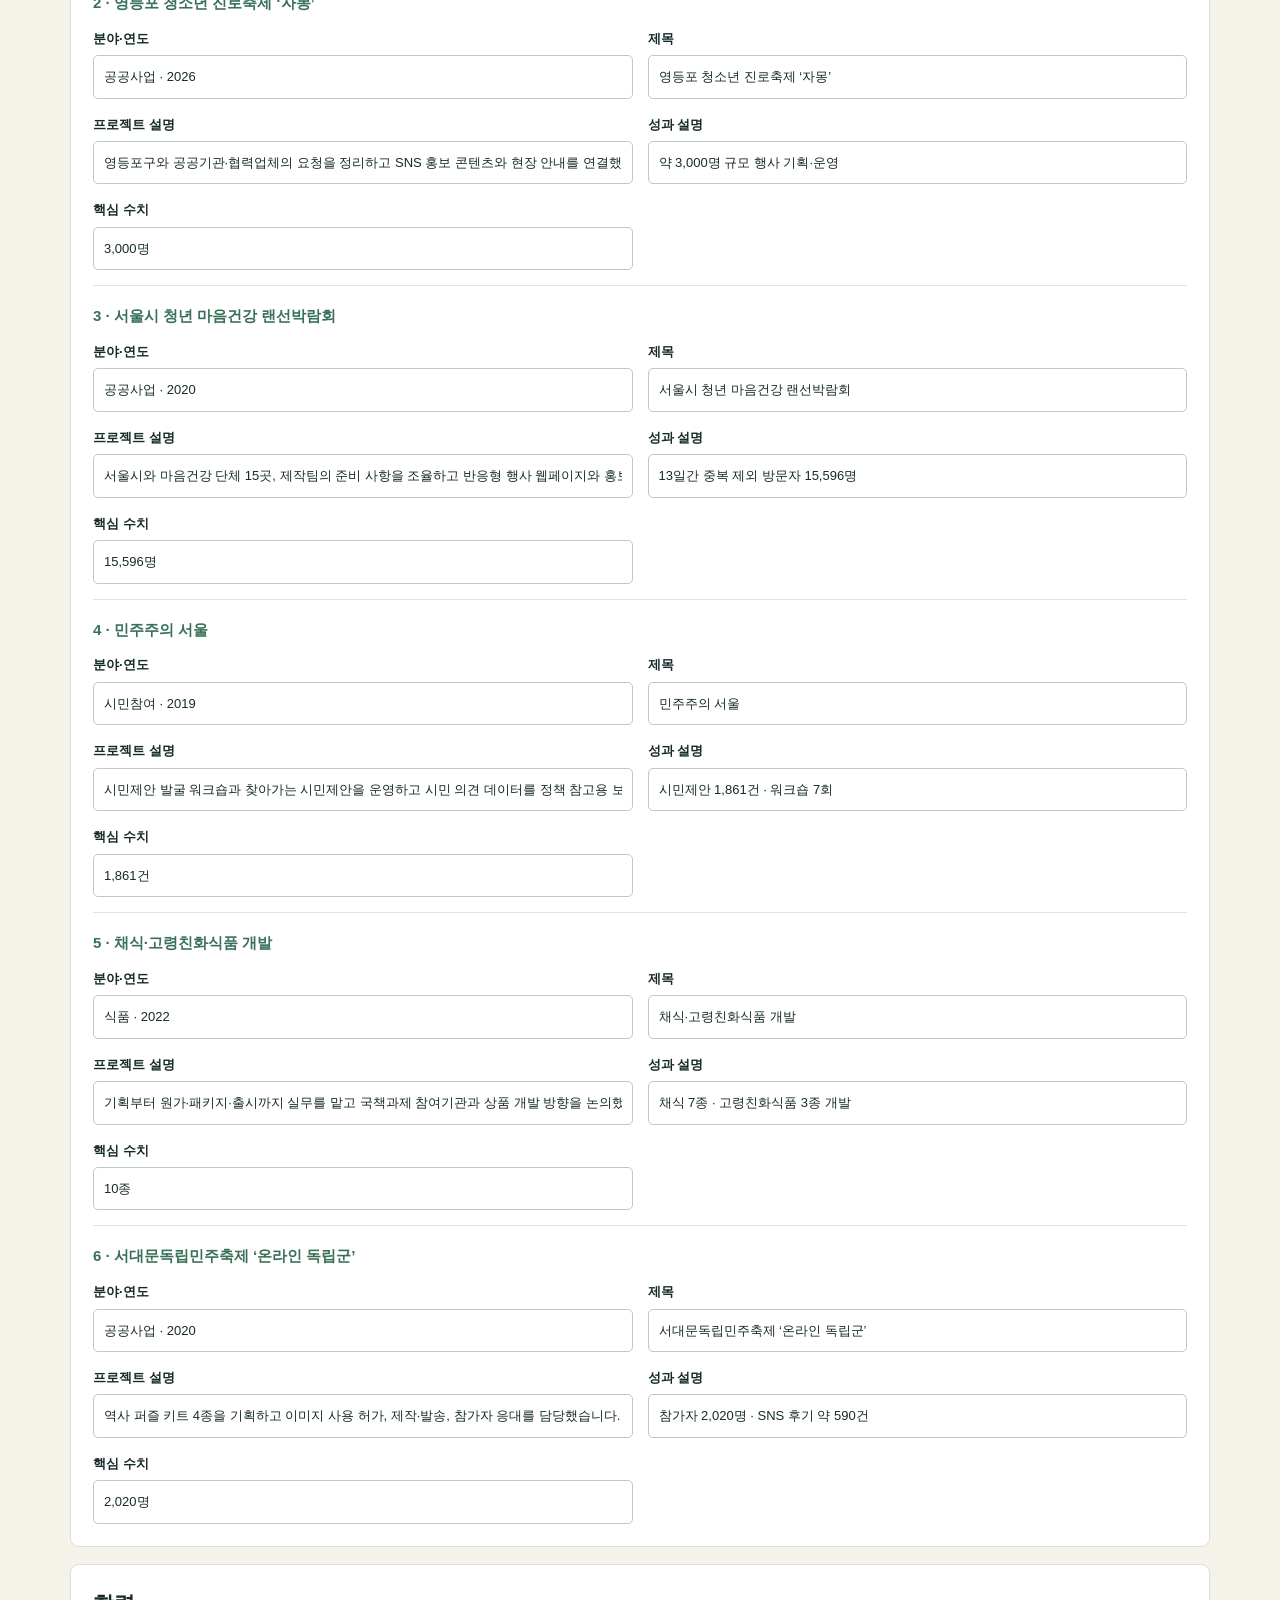
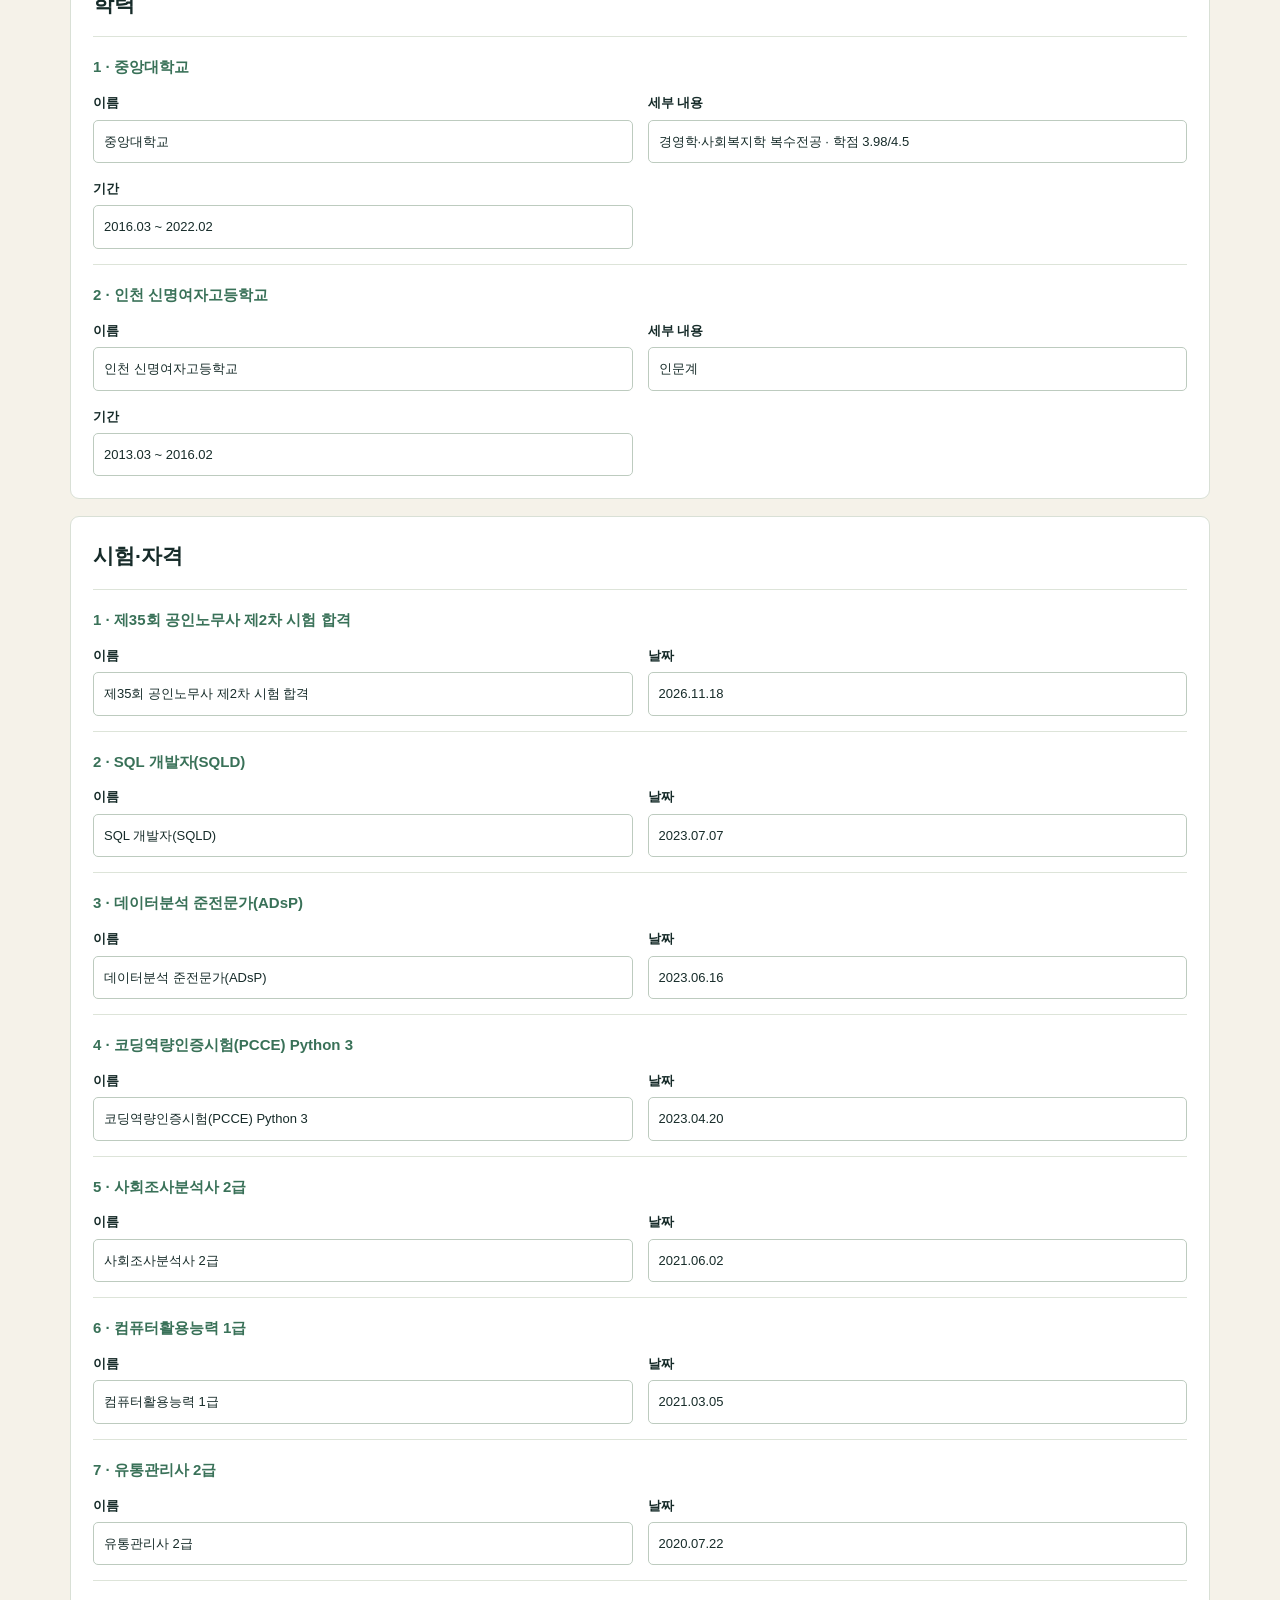
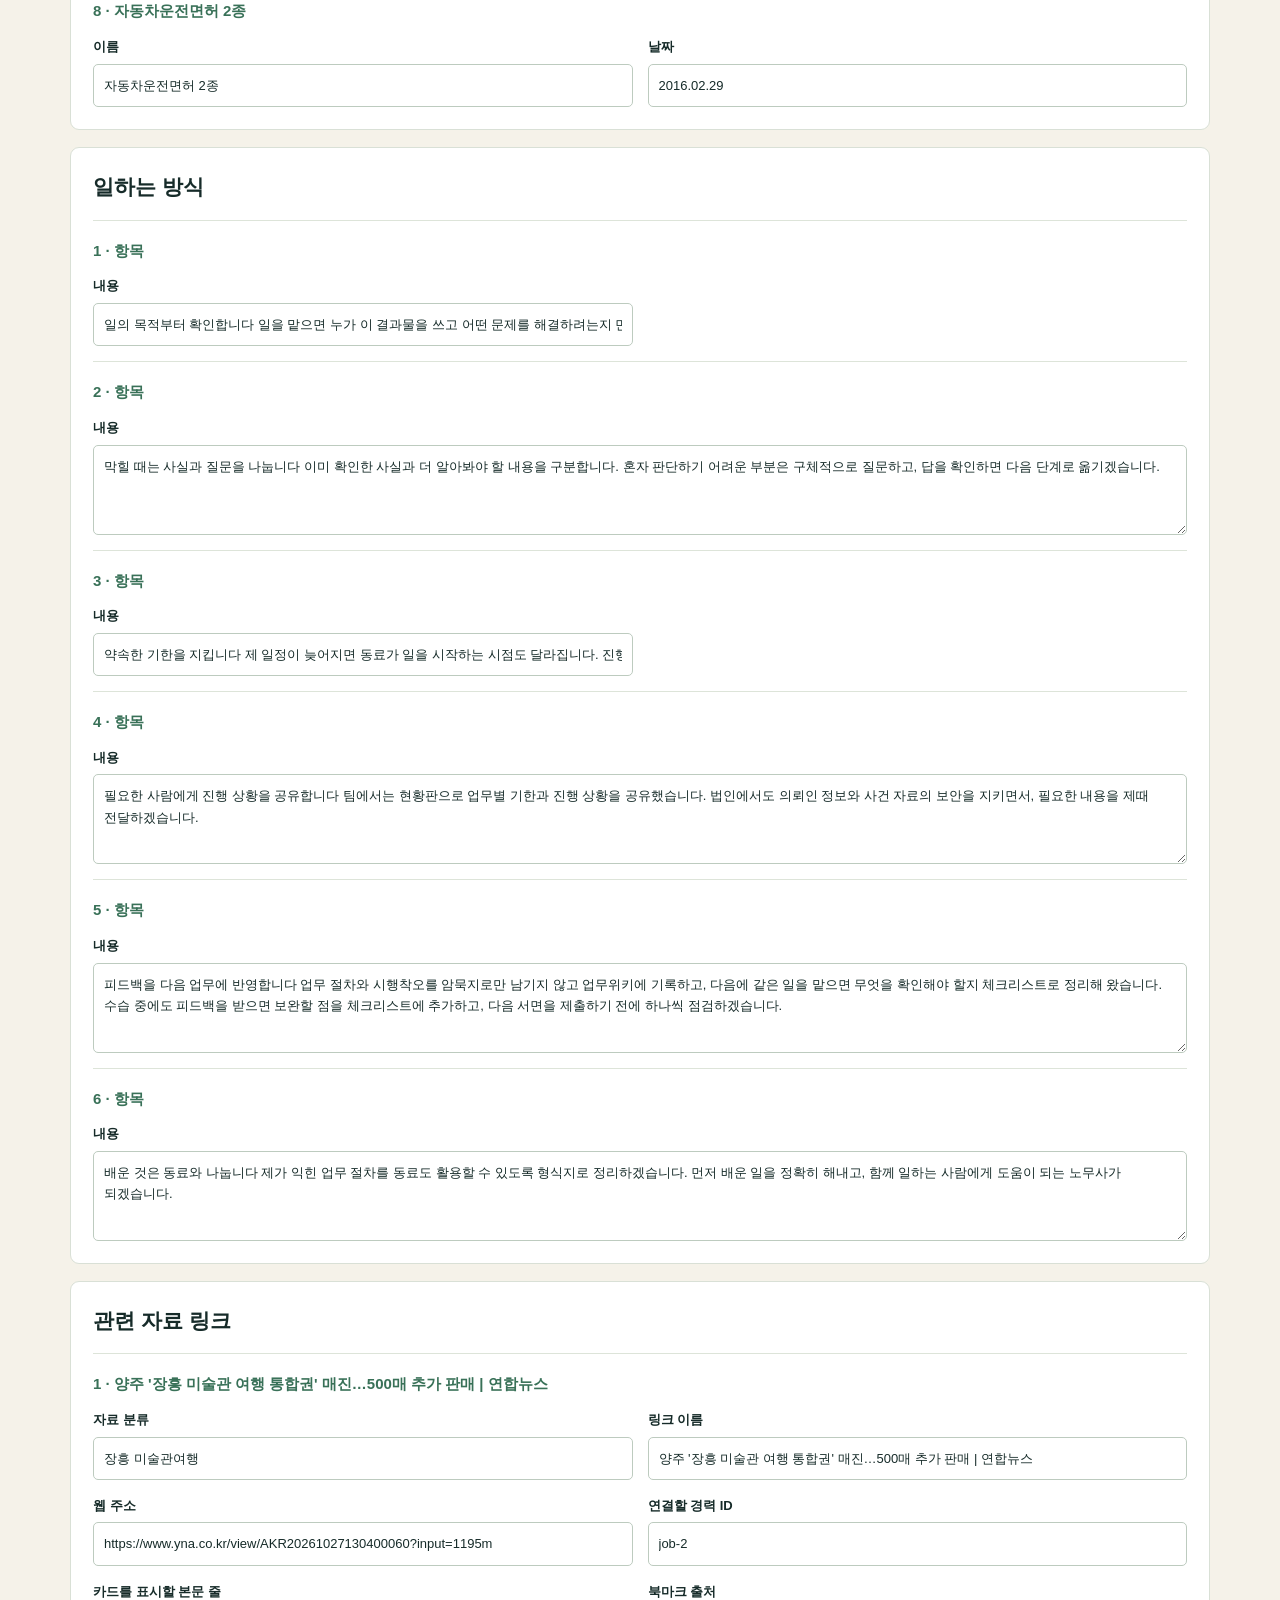
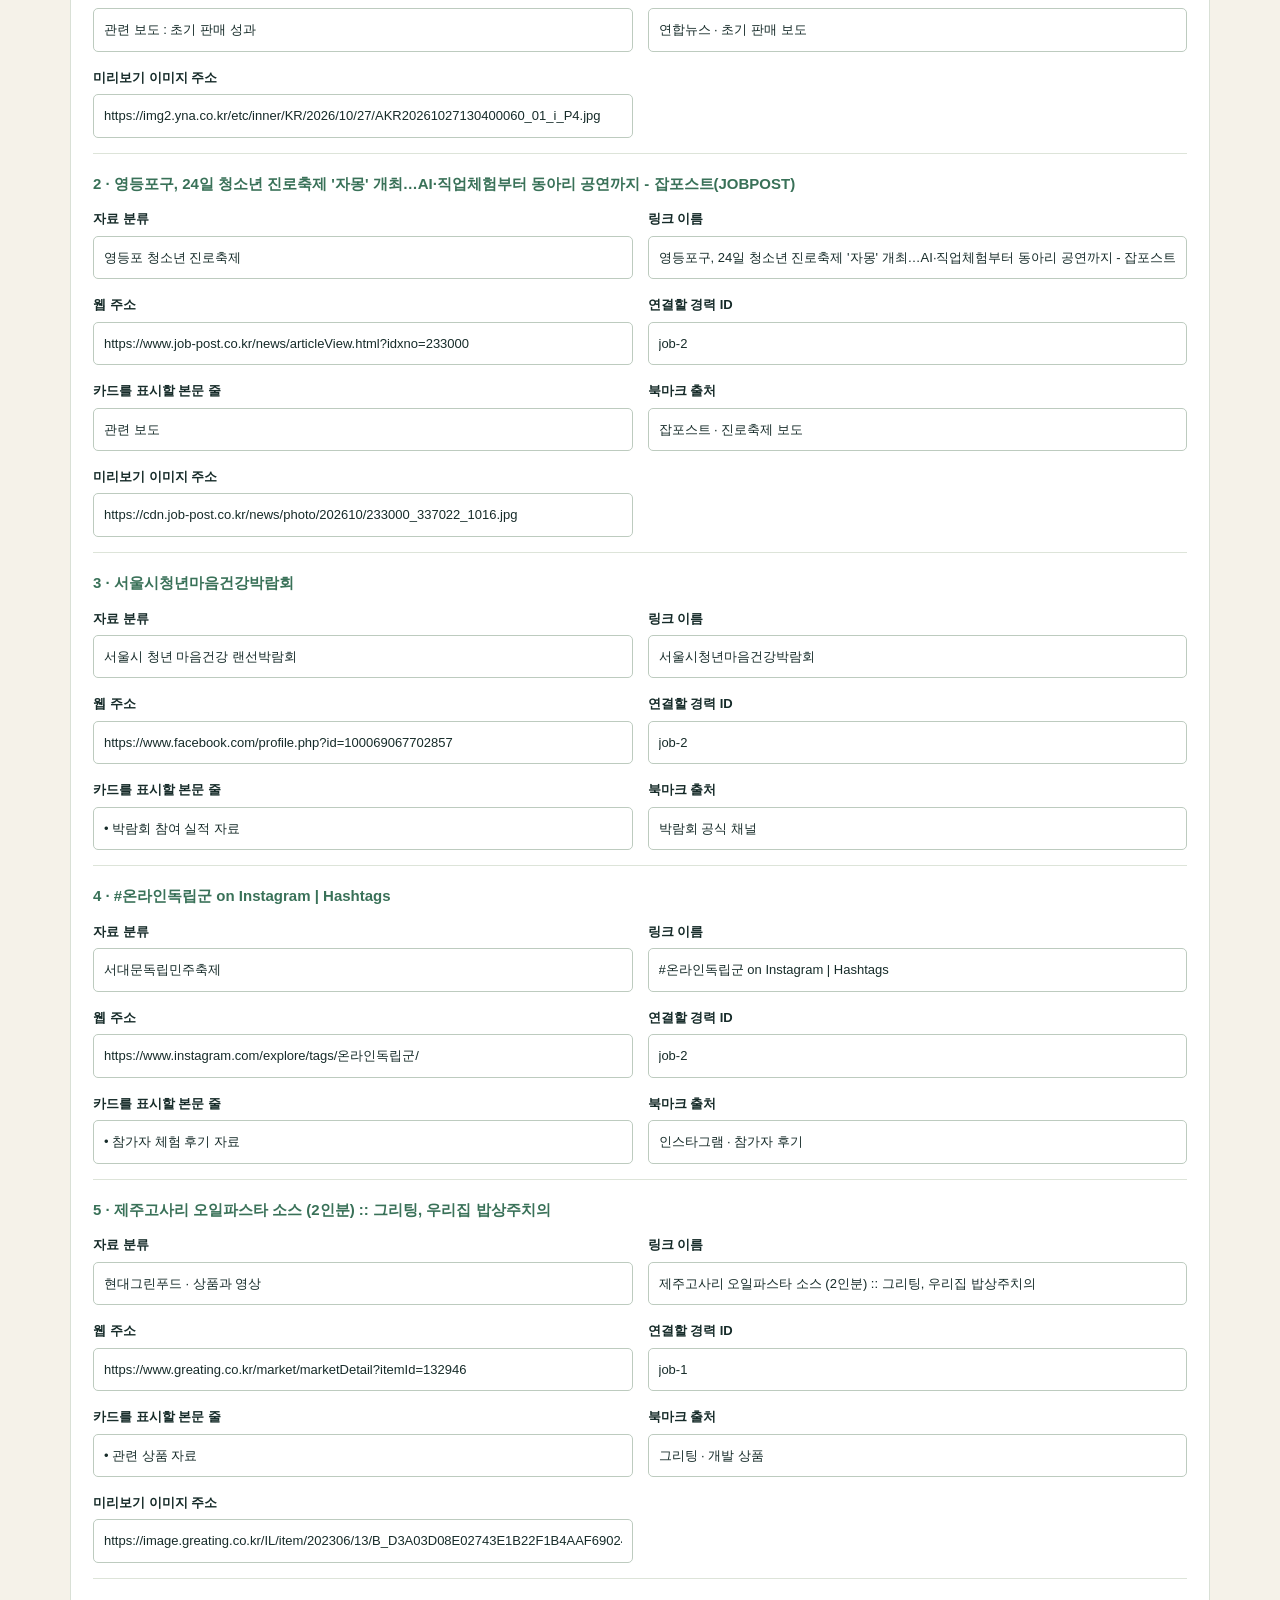
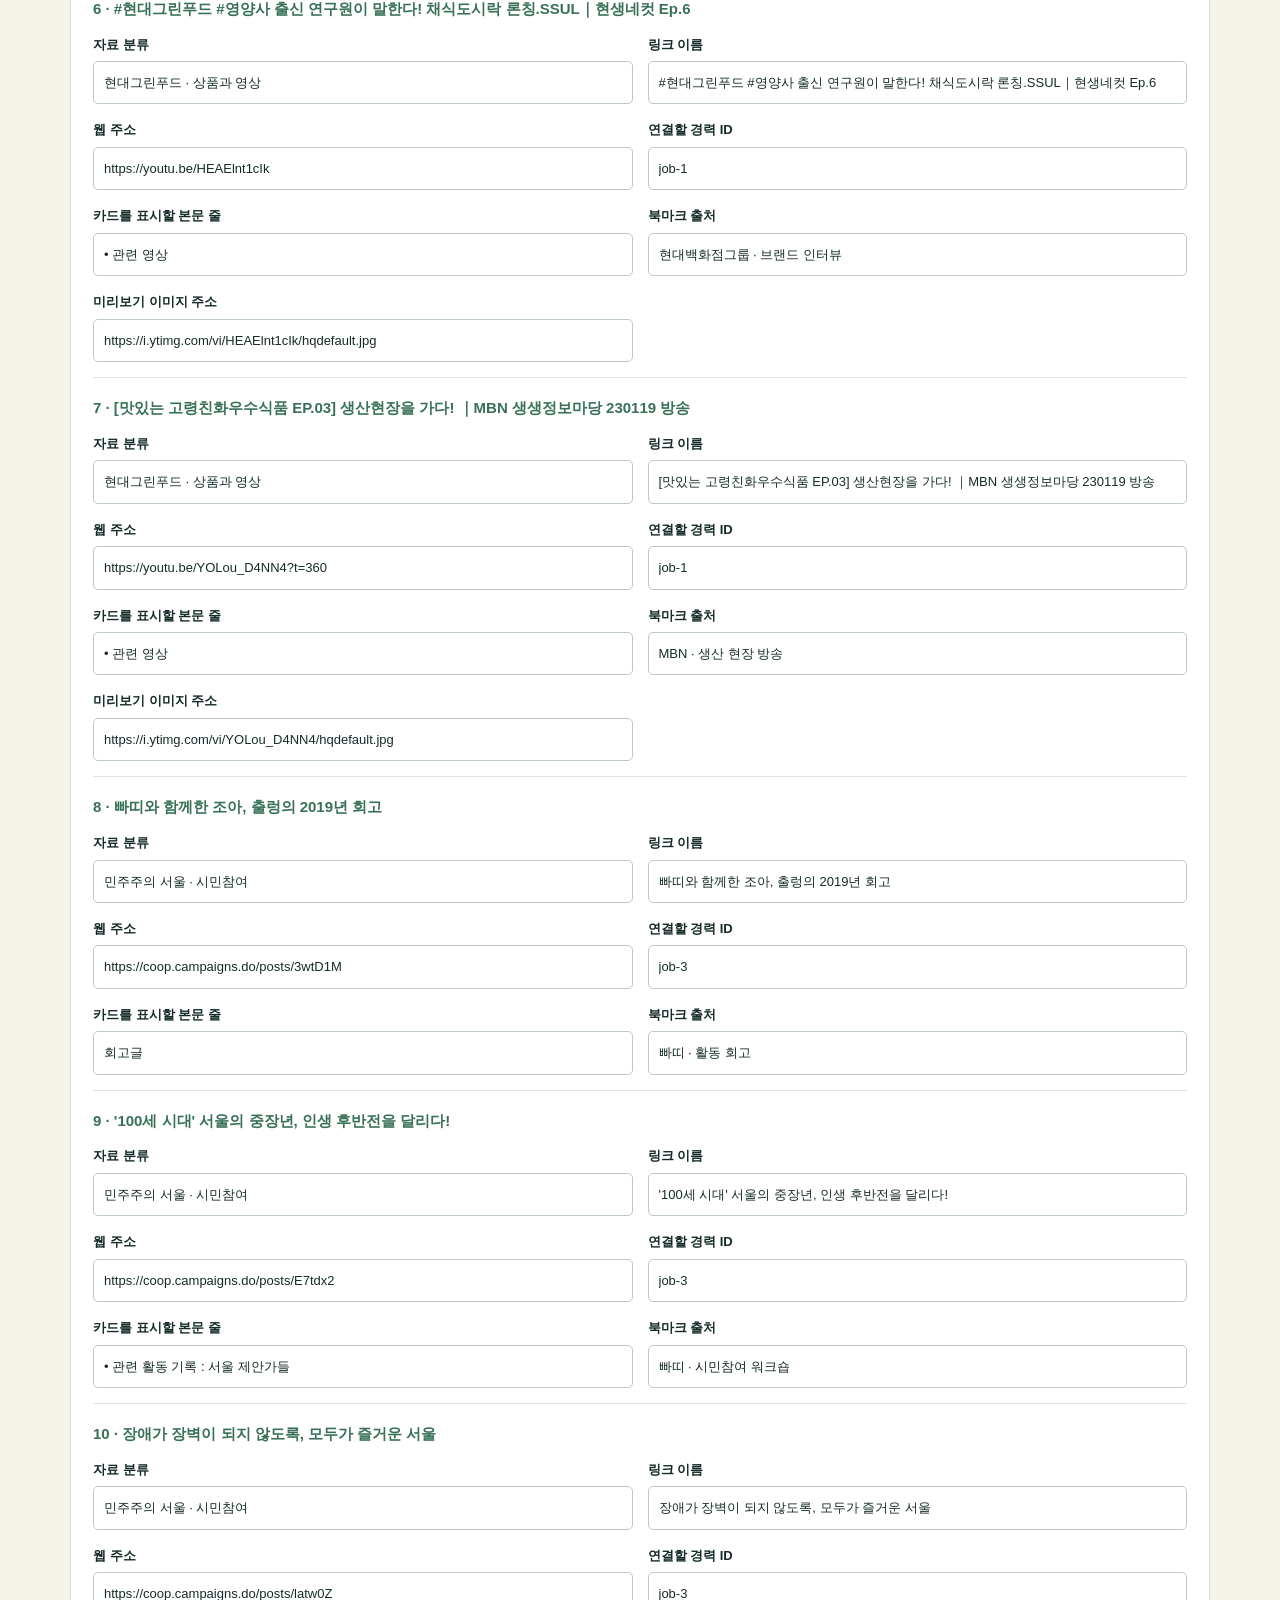
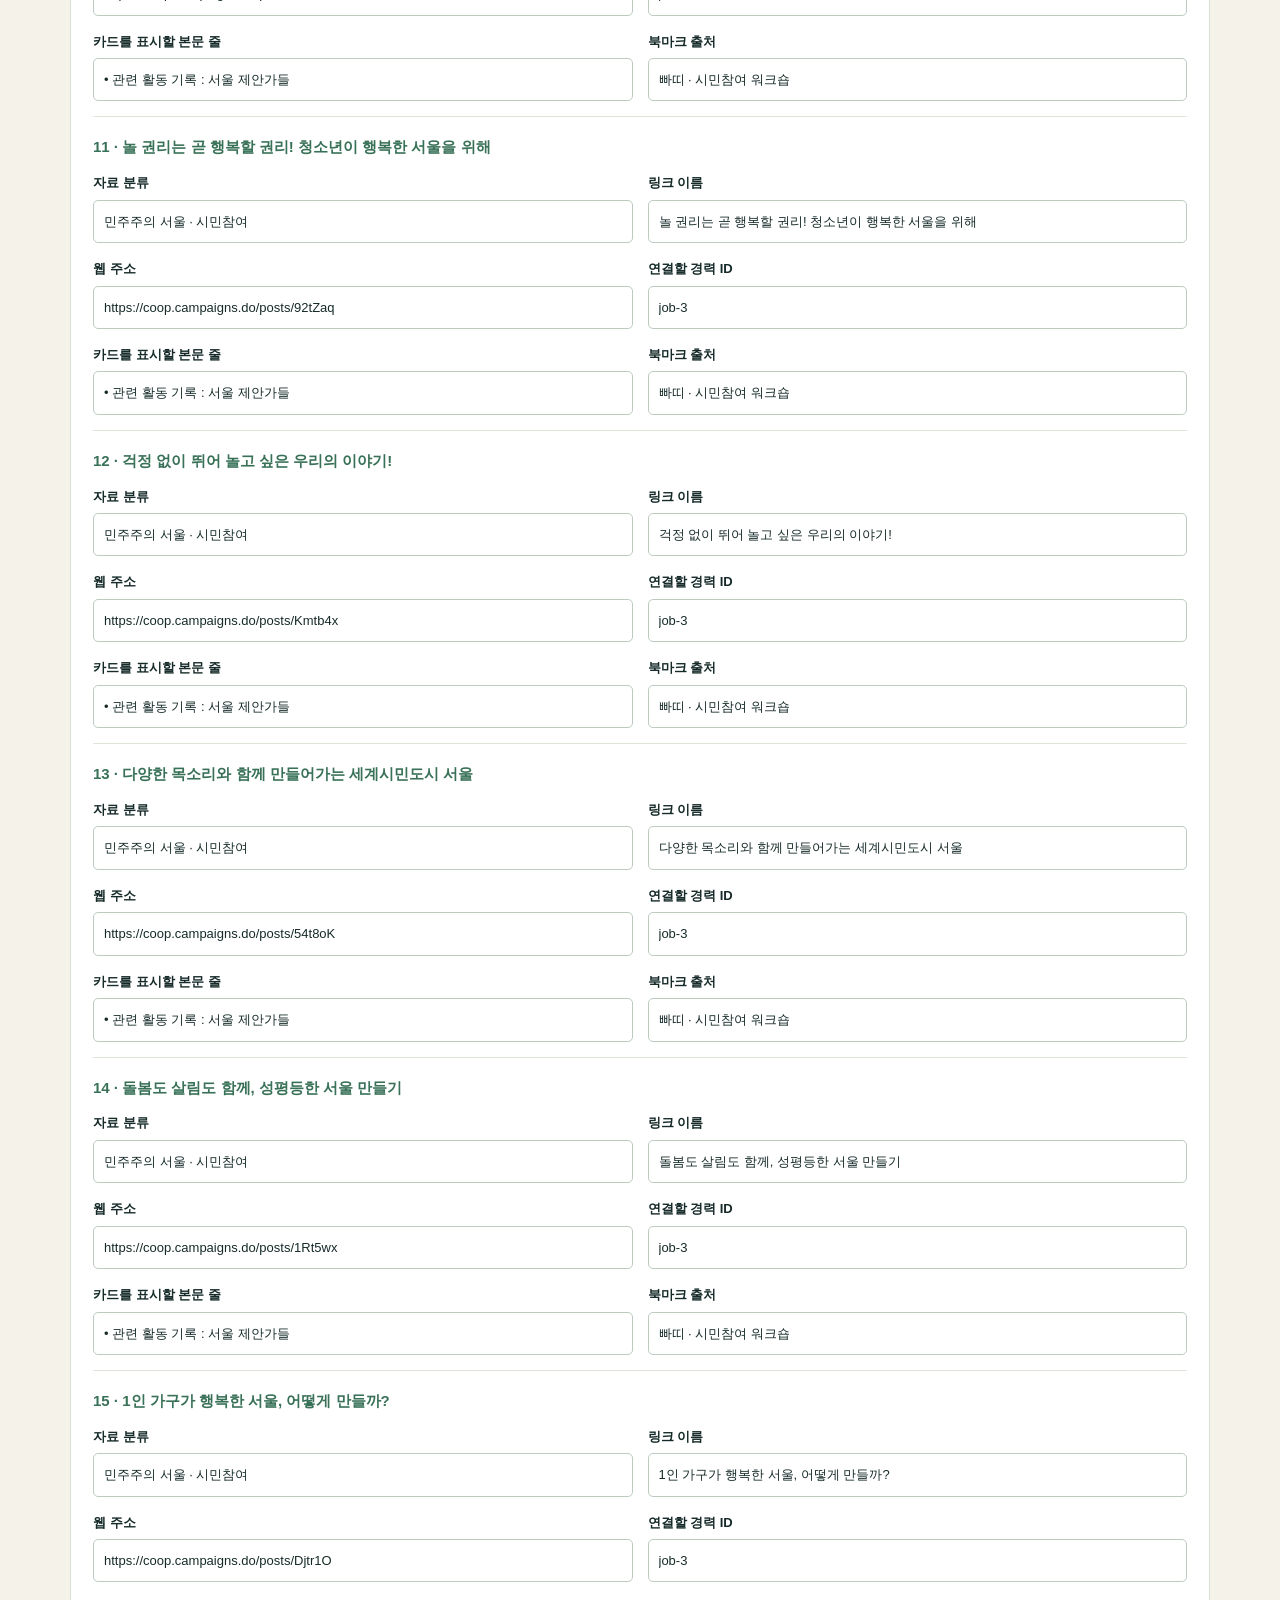
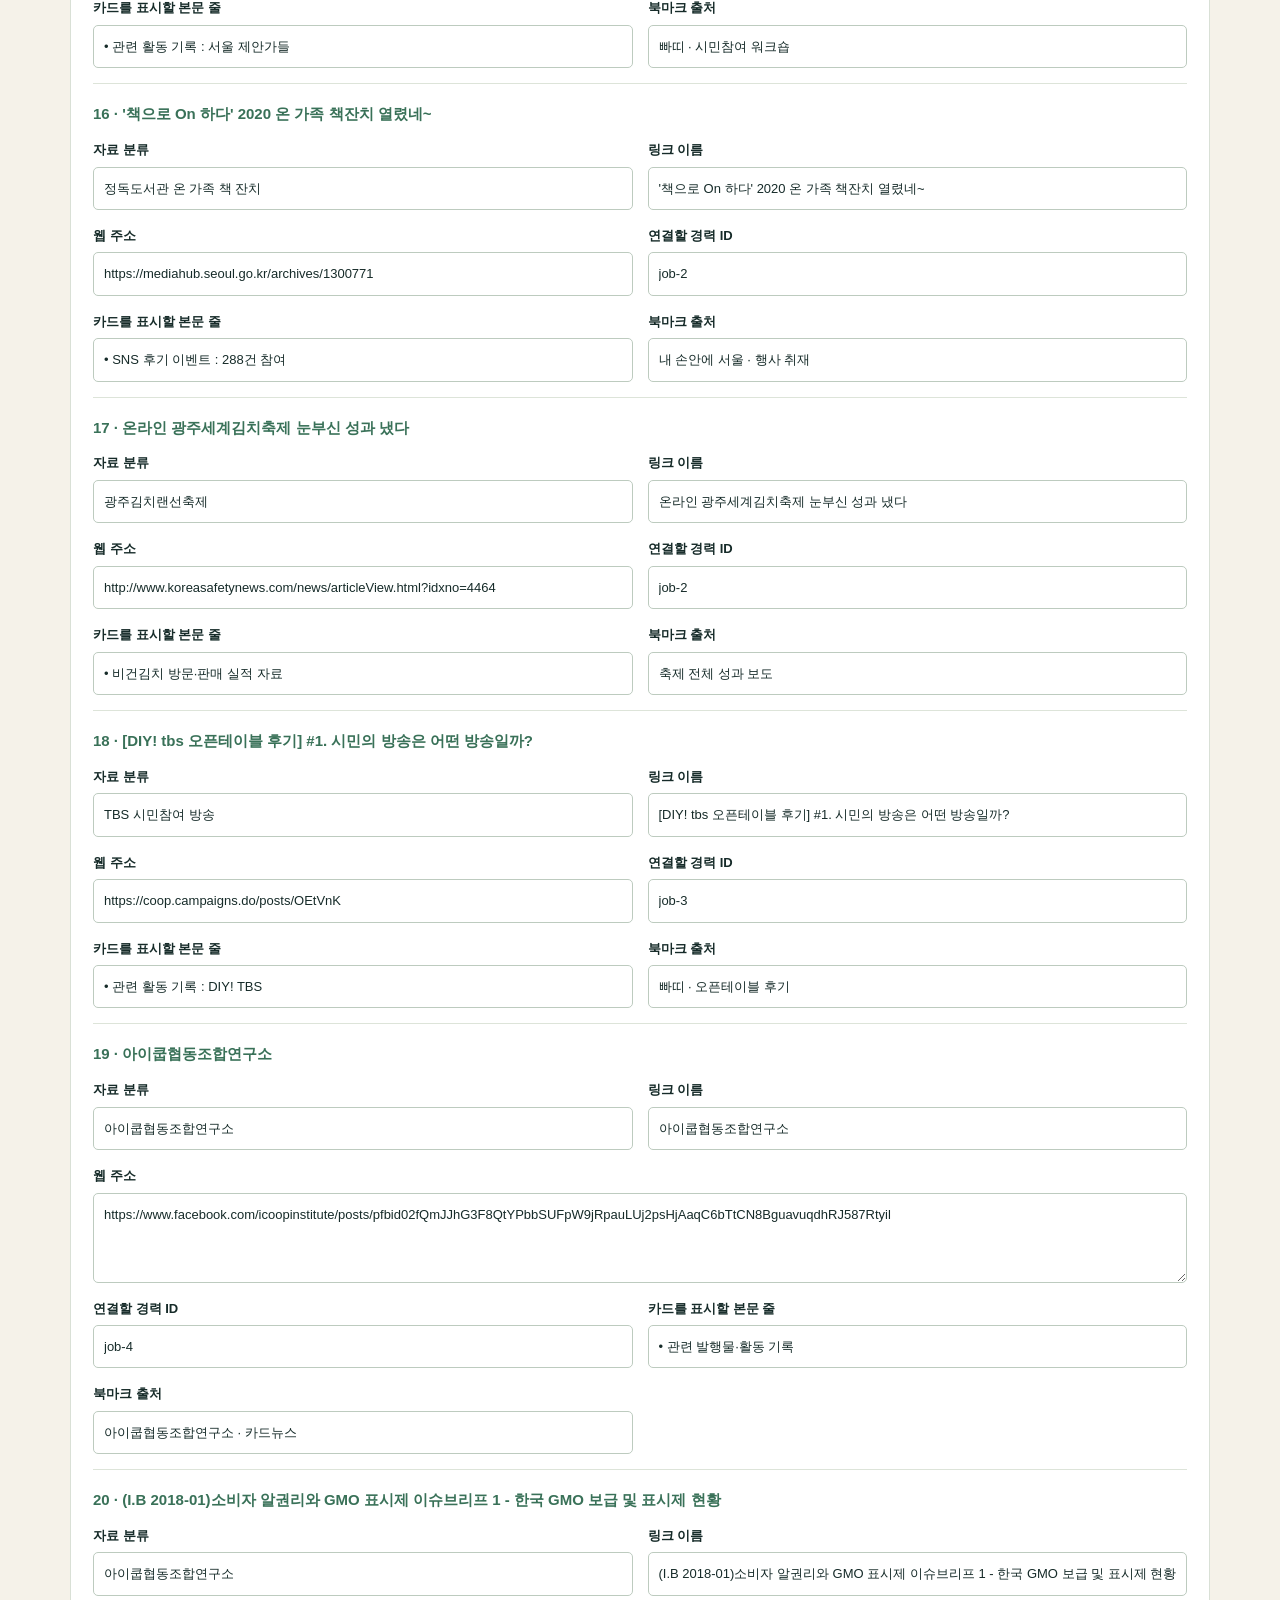
==== commit 3a748b31: "Remove fourth essay and align navigation with section order" ====
--- a/edit.html
+++ b/edit.html
@@ -1 +1 @@
-<!doctype html><html lang="ko"><head><meta charset="utf-8"><meta name="viewport" content="width=device-width,initial-scale=1"><meta name="robots" content="noindex"><title>텍스트 편집 | 유지원 포트폴리오</title><link rel="stylesheet" href="style.css?v=8"></head><body><header class="site-header"><div class="shell topbar"><a class="wordmark" href="index.html">유지원</a><a class="edit-link" href="index.html">← 공개 사이트로</a></div></header><main class="editor"><div class="shell"><header><p class="eyebrow" style="color:#537c64">CONTENT STUDIO</p><h1>포트폴리오 텍스트 편집</h1><p class="lead">지원동기, 자기소개서 7문항, 경력 상세와 북마크를 편집할 수 있습니다. 이전 초안보다 공개본이 새로우면 최신 공개본을 먼저 표시합니다.</p></header><div class="notice"><strong>공개 사이트 반영 방법</strong><br>① 아래에서 텍스트 수정 → ② ‘수정 내용 복사’ → ③ ‘GitHub에서 content.json 편집’ → ④ 기존 JSON 전체를 붙여넣고 ‘Commit changes’를 누르세요. GitHub 로그인 권한이 있어야 하며, 커밋 전에는 공개 사이트가 바뀌지 않습니다.</div><div class="editor-actions"><button id="save">이 브라우저에 초안 저장</button><button id="preview" class="outline">수정본 미리보기 ↗</button><button id="copy" class="outline">수정 내용 복사</button><button id="download" class="outline">content.json 다운로드</button><a id="github-edit" target="_blank" rel="noopener noreferrer">GitHub에서 content.json 편집 ↗</a><button id="reset" class="outline">공개본 다시 불러오기</button></div><p class="status" id="status" role="status" aria-live="polite"></p><nav aria-label="편집 항목 바로가기" style="display:flex;flex-wrap:wrap;gap:1rem;margin:1rem 0"><a href="#edit-about">지원동기</a><a href="#edit-essays">자기소개서</a><a href="#edit-notionDetails">경력 상세</a><a href="#edit-references">관련 자료·북마크</a></nav><button id="old-copy" class="outline" hidden>이전 초안 내려받기</button><div id="forms"></div><p class="hint">이 페이지는 인증 없이 GitHub에 저장하지 않습니다. 다른 사람이 이 페이지를 열어도 공개 사이트 내용을 직접 변경할 수 없습니다.</p></div></main><script src="edit.js?v=10" defer></script></body></html>+<!doctype html><html lang="ko"><head><meta charset="utf-8"><meta name="viewport" content="width=device-width,initial-scale=1"><meta name="robots" content="noindex"><title>텍스트 편집 | 유지원 포트폴리오</title><link rel="stylesheet" href="style.css?v=8"></head><body><header class="site-header"><div class="shell topbar"><a class="wordmark" href="index.html">유지원</a><a class="edit-link" href="index.html">← 공개 사이트로</a></div></header><main class="editor"><div class="shell"><header><p class="eyebrow" style="color:#537c64">CONTENT STUDIO</p><h1>포트폴리오 텍스트 편집</h1><p class="lead">지원동기, 자기소개서 문항, 경력 상세와 북마크를 편집할 수 있습니다. 이전 초안보다 공개본이 새로우면 최신 공개본을 먼저 표시합니다.</p></header><div class="notice"><strong>공개 사이트 반영 방법</strong><br>① 아래에서 텍스트 수정 → ② ‘수정 내용 복사’ → ③ ‘GitHub에서 content.json 편집’ → ④ 기존 JSON 전체를 붙여넣고 ‘Commit changes’를 누르세요. GitHub 로그인 권한이 있어야 하며, 커밋 전에는 공개 사이트가 바뀌지 않습니다.</div><div class="editor-actions"><button id="save">이 브라우저에 초안 저장</button><button id="preview" class="outline">수정본 미리보기 ↗</button><button id="copy" class="outline">수정 내용 복사</button><button id="download" class="outline">content.json 다운로드</button><a id="github-edit" target="_blank" rel="noopener noreferrer">GitHub에서 content.json 편집 ↗</a><button id="reset" class="outline">공개본 다시 불러오기</button></div><p class="status" id="status" role="status" aria-live="polite"></p><nav aria-label="편집 항목 바로가기" style="display:flex;flex-wrap:wrap;gap:1rem;margin:1rem 0"><a href="#edit-about">지원동기</a><a href="#edit-essays">자기소개서</a><a href="#edit-notionDetails">경력 상세</a><a href="#edit-references">관련 자료·북마크</a></nav><button id="old-copy" class="outline" hidden>이전 초안 내려받기</button><div id="forms"></div><p class="hint">이 페이지는 인증 없이 GitHub에 저장하지 않습니다. 다른 사람이 이 페이지를 열어도 공개 사이트 내용을 직접 변경할 수 없습니다.</p></div></main><script src="edit.js?v=10" defer></script></body></html>
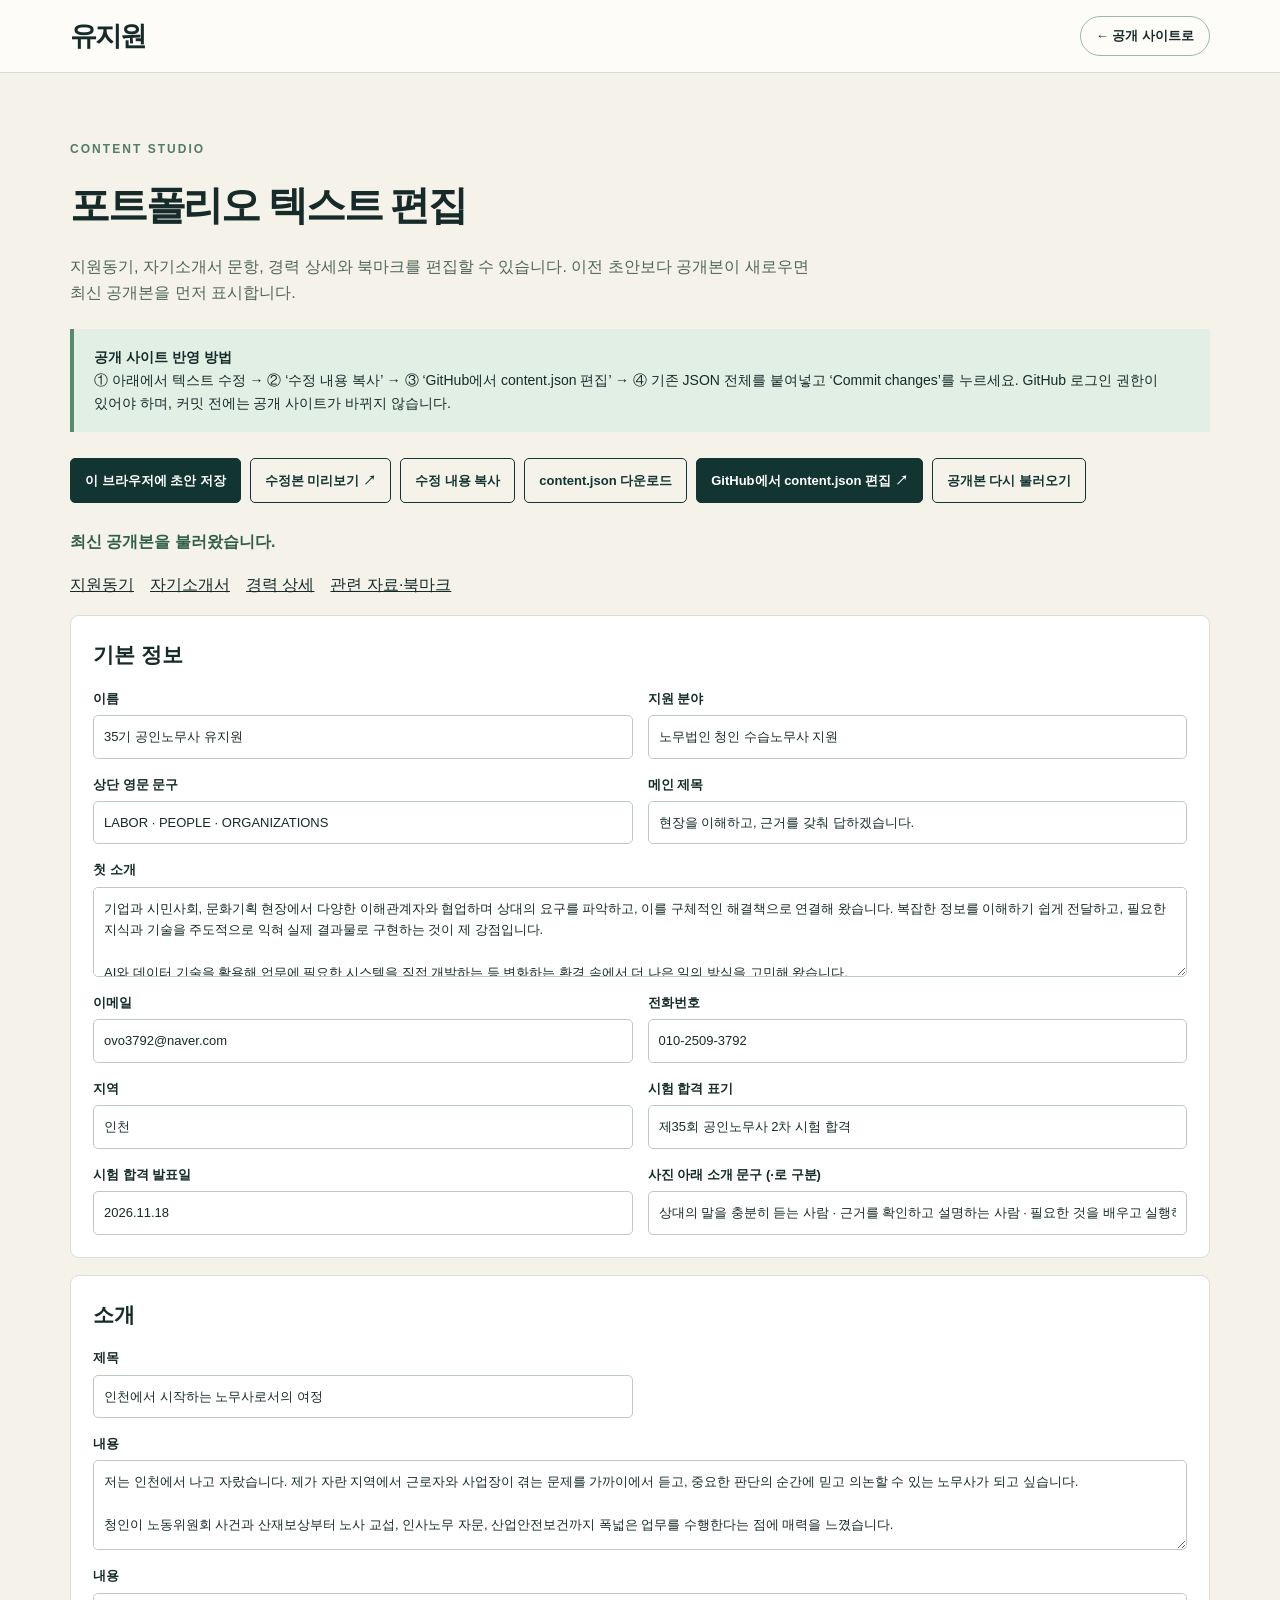
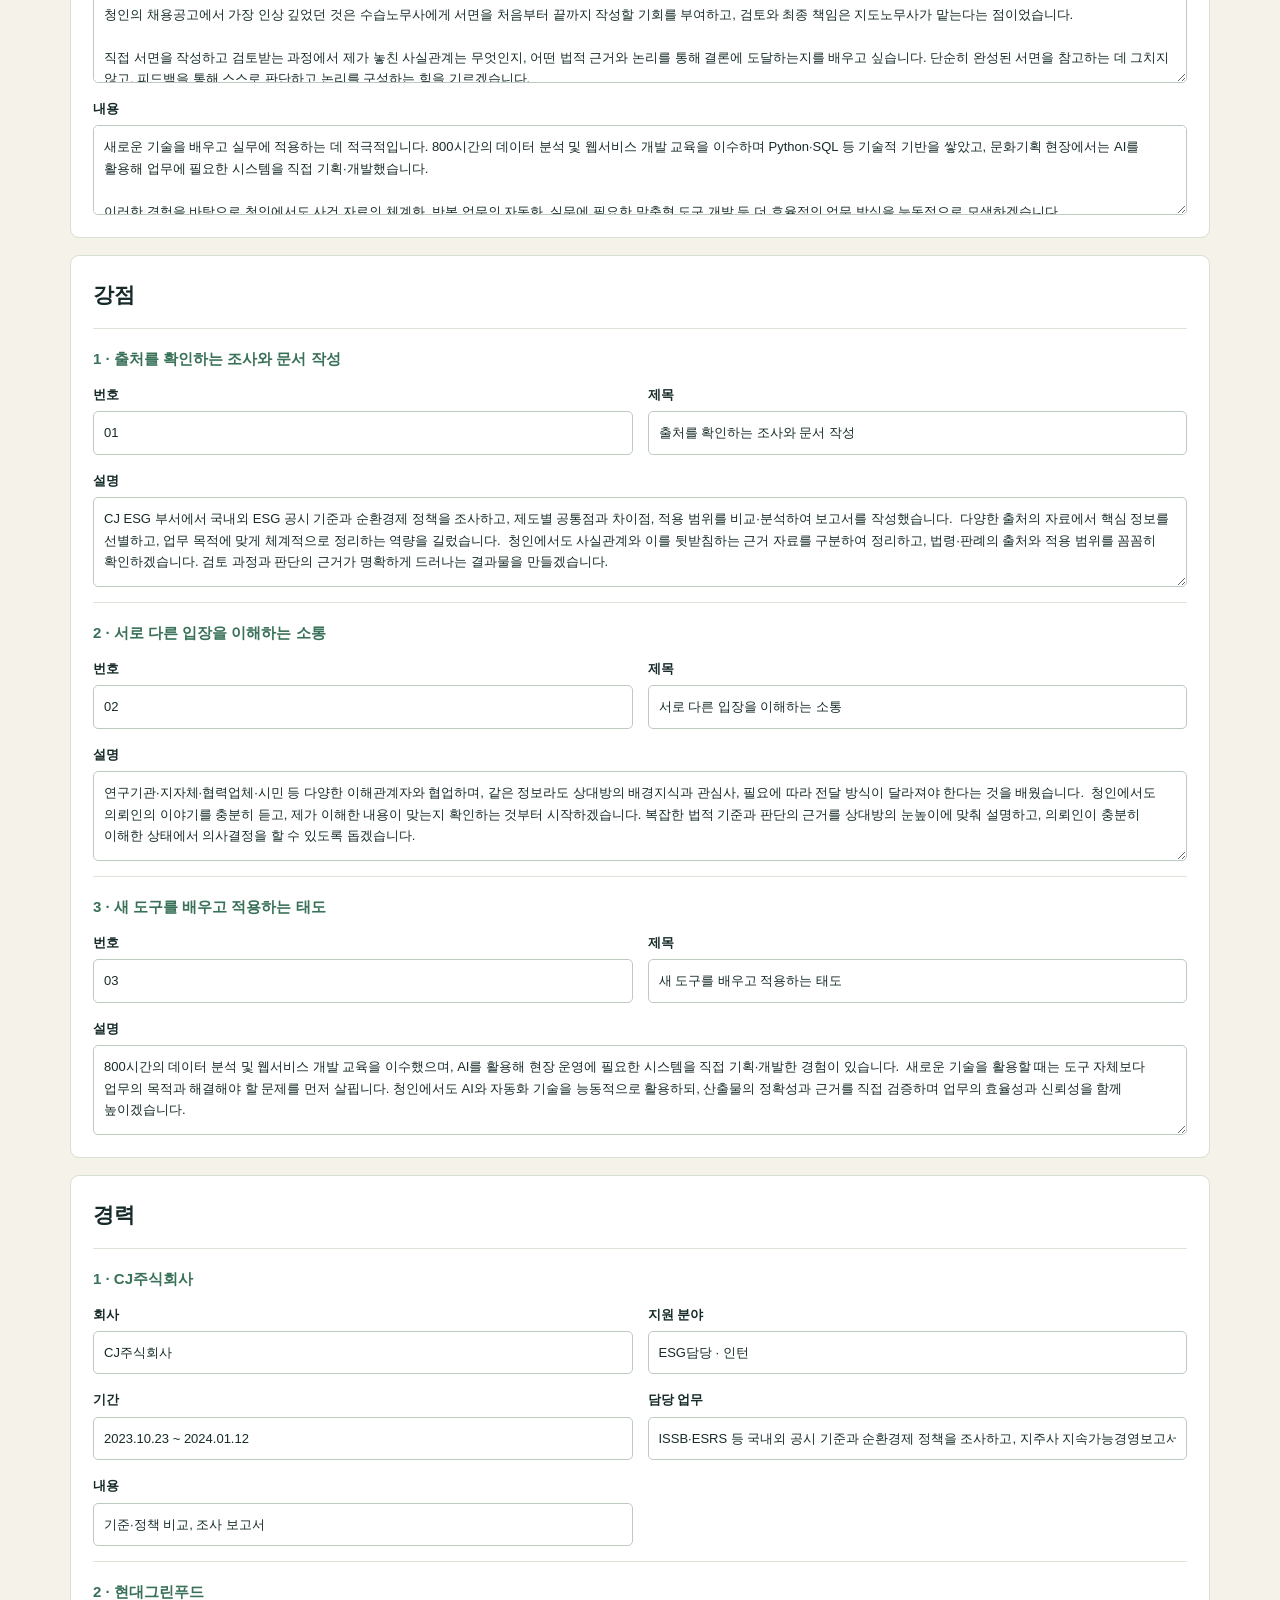
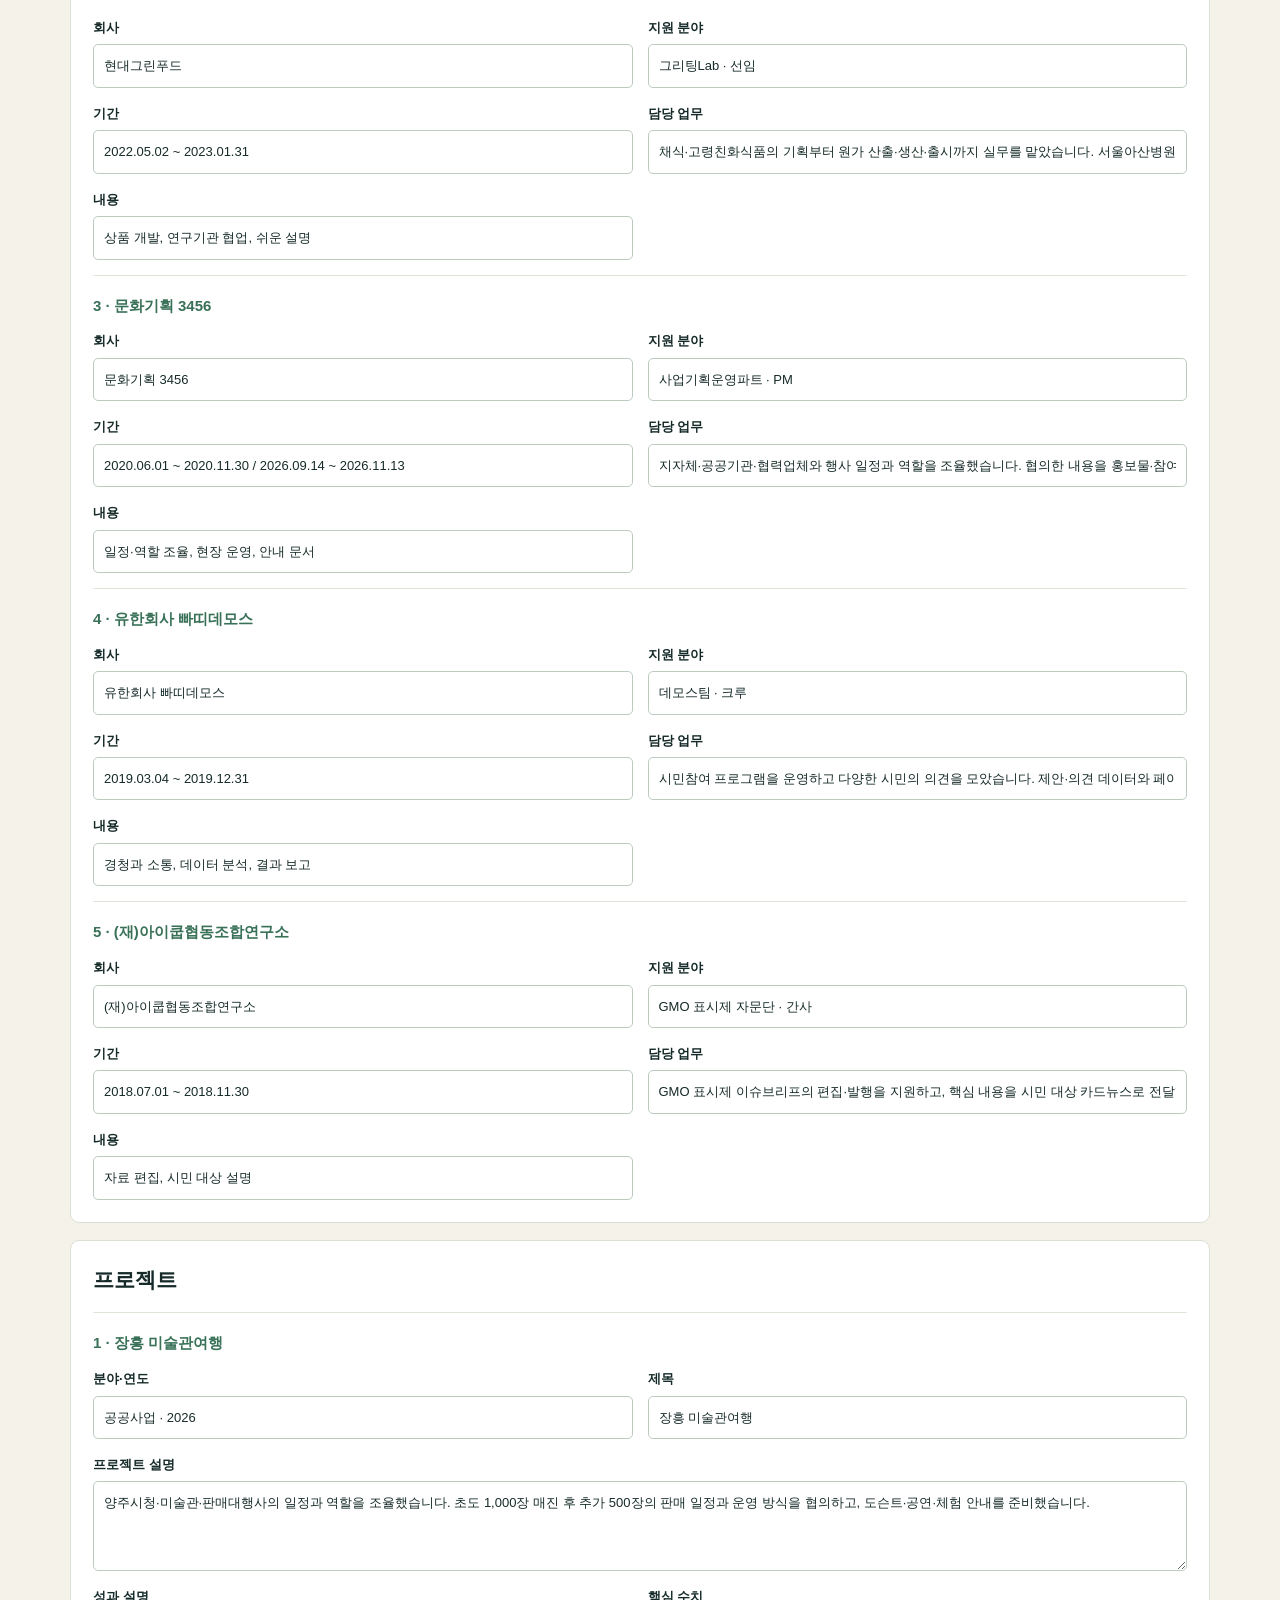
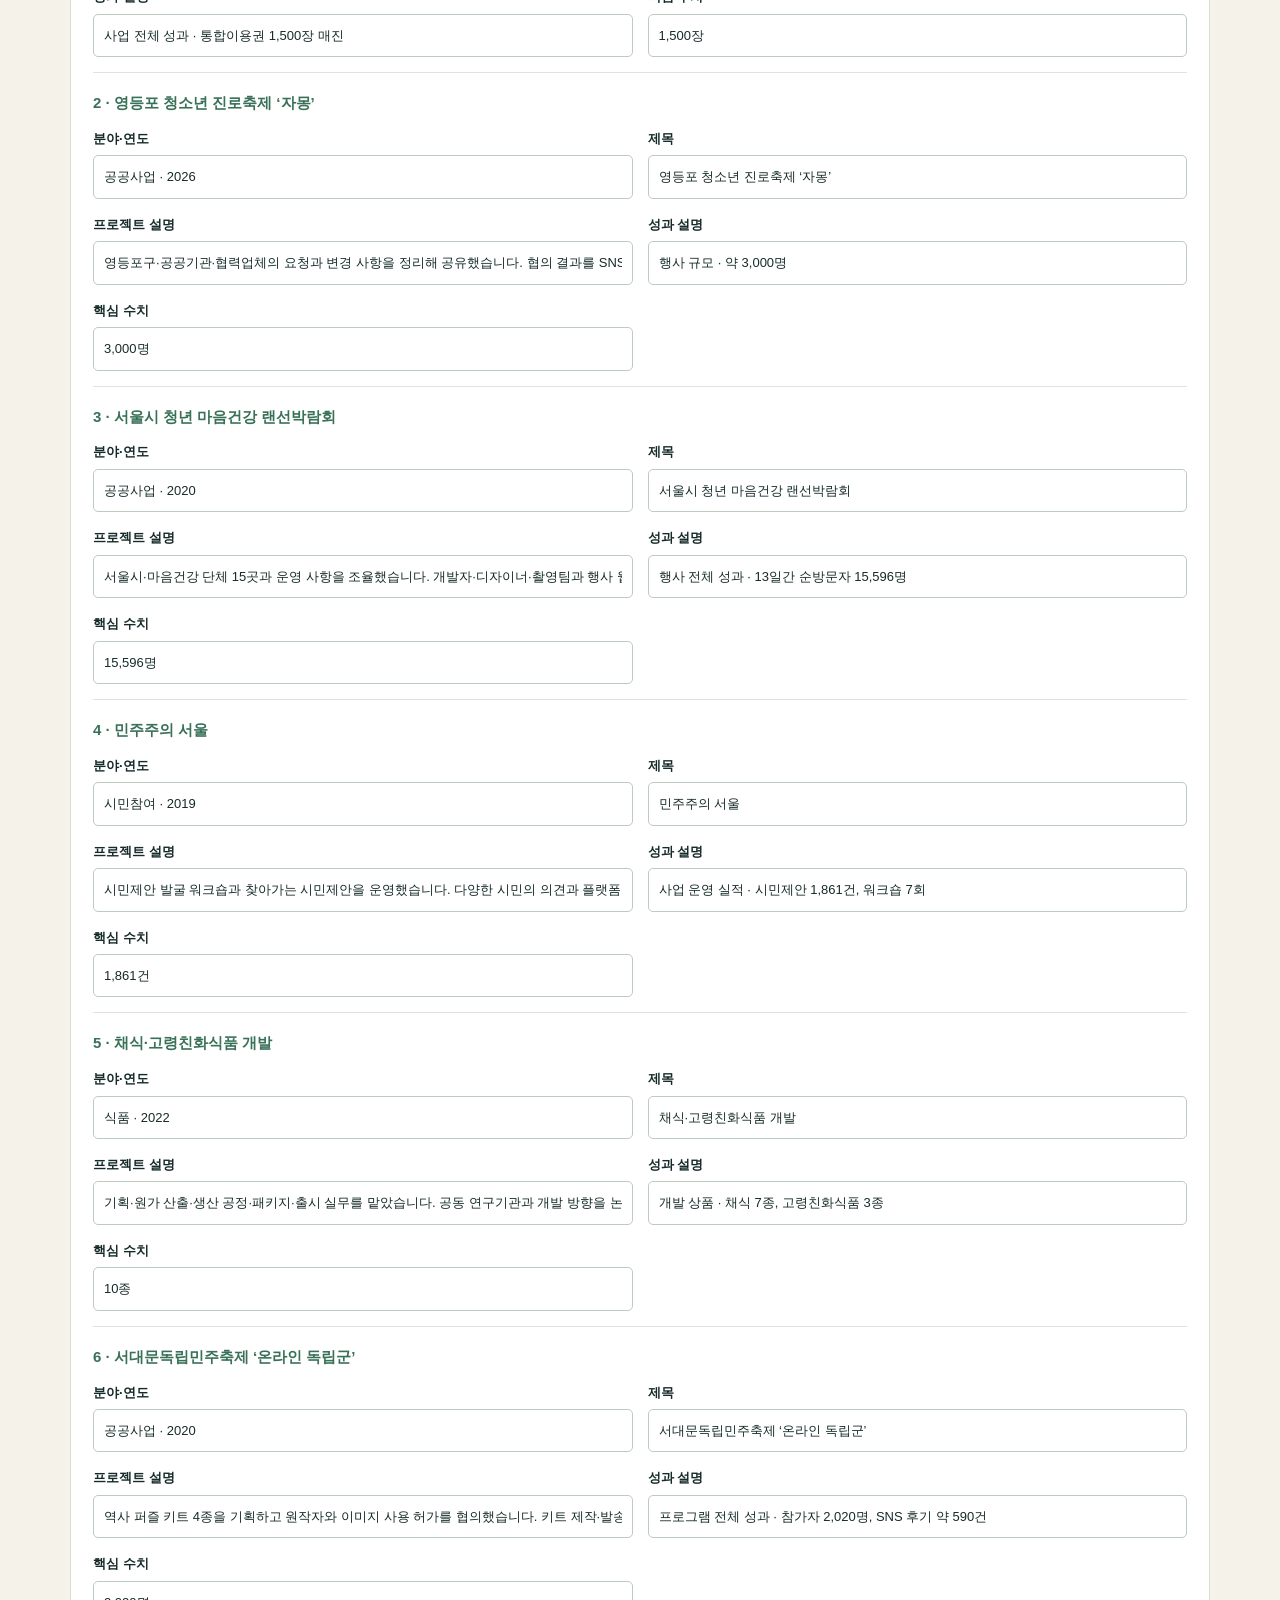
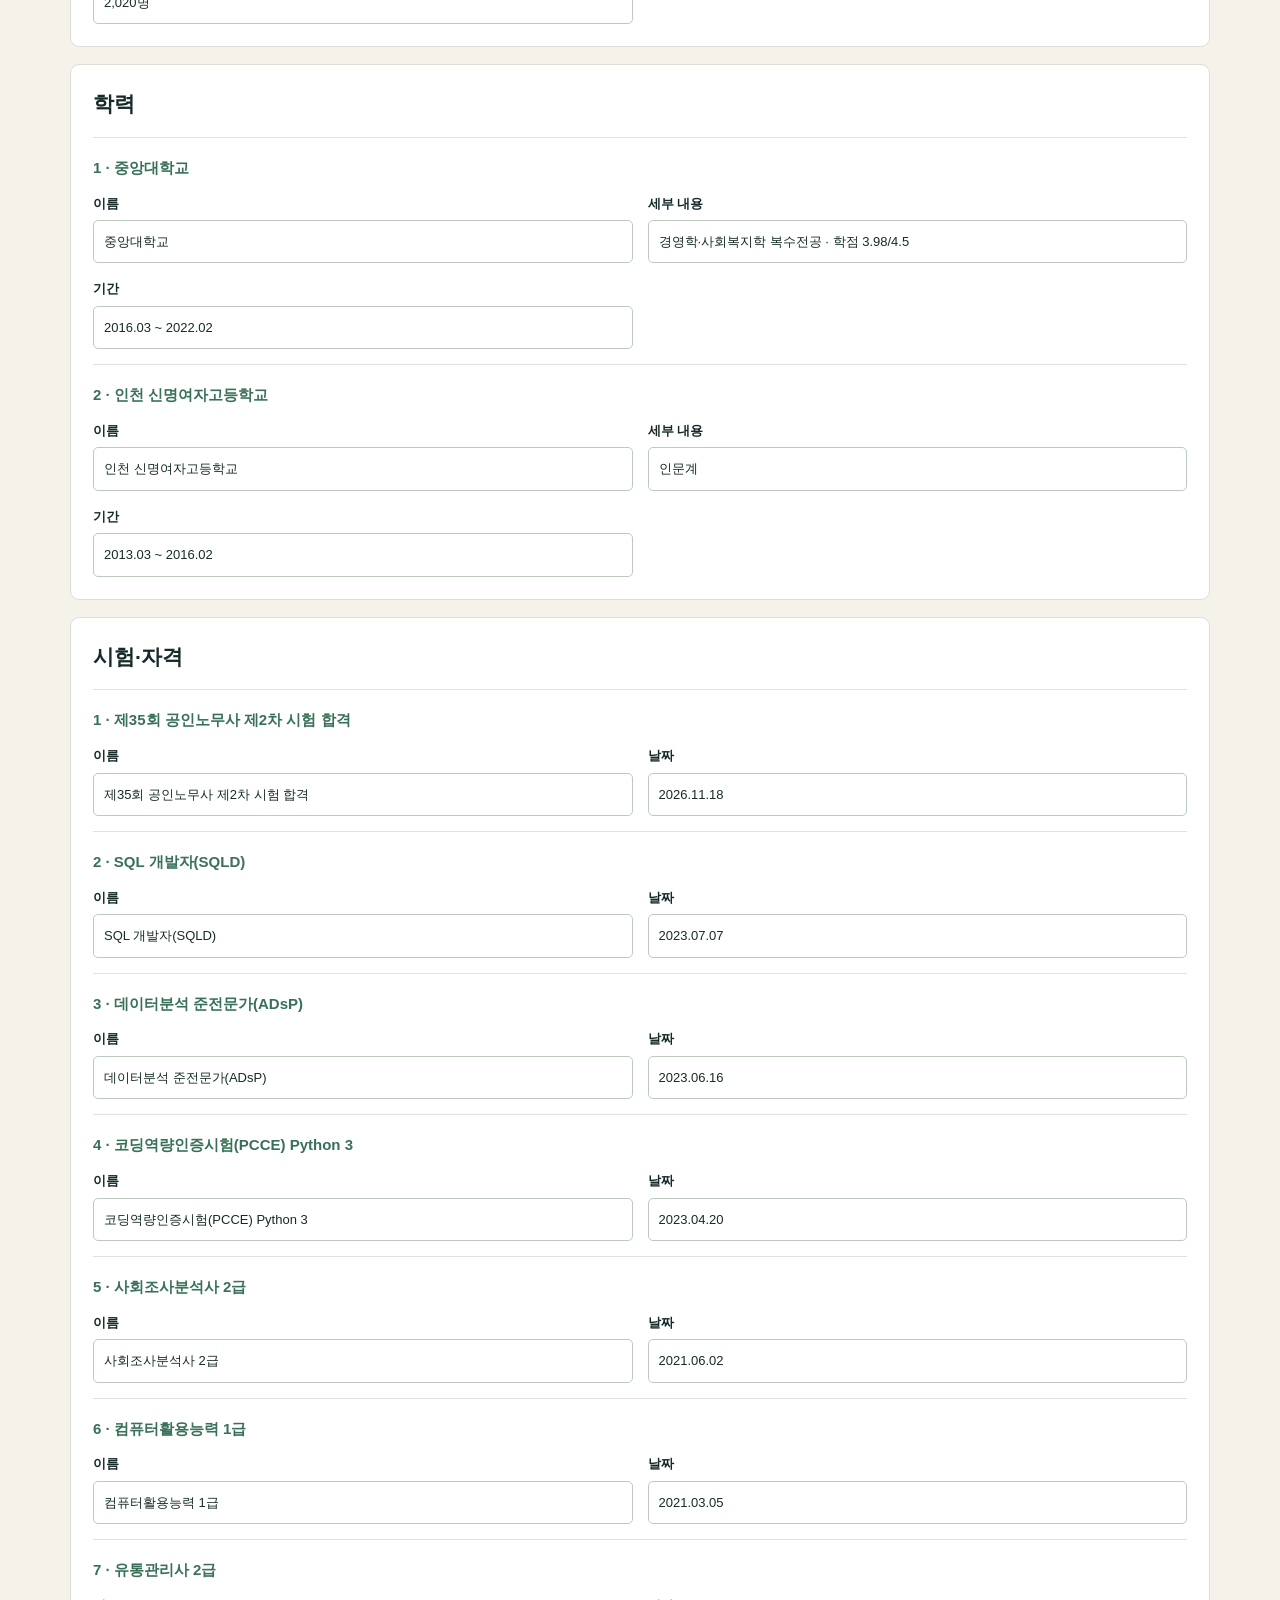
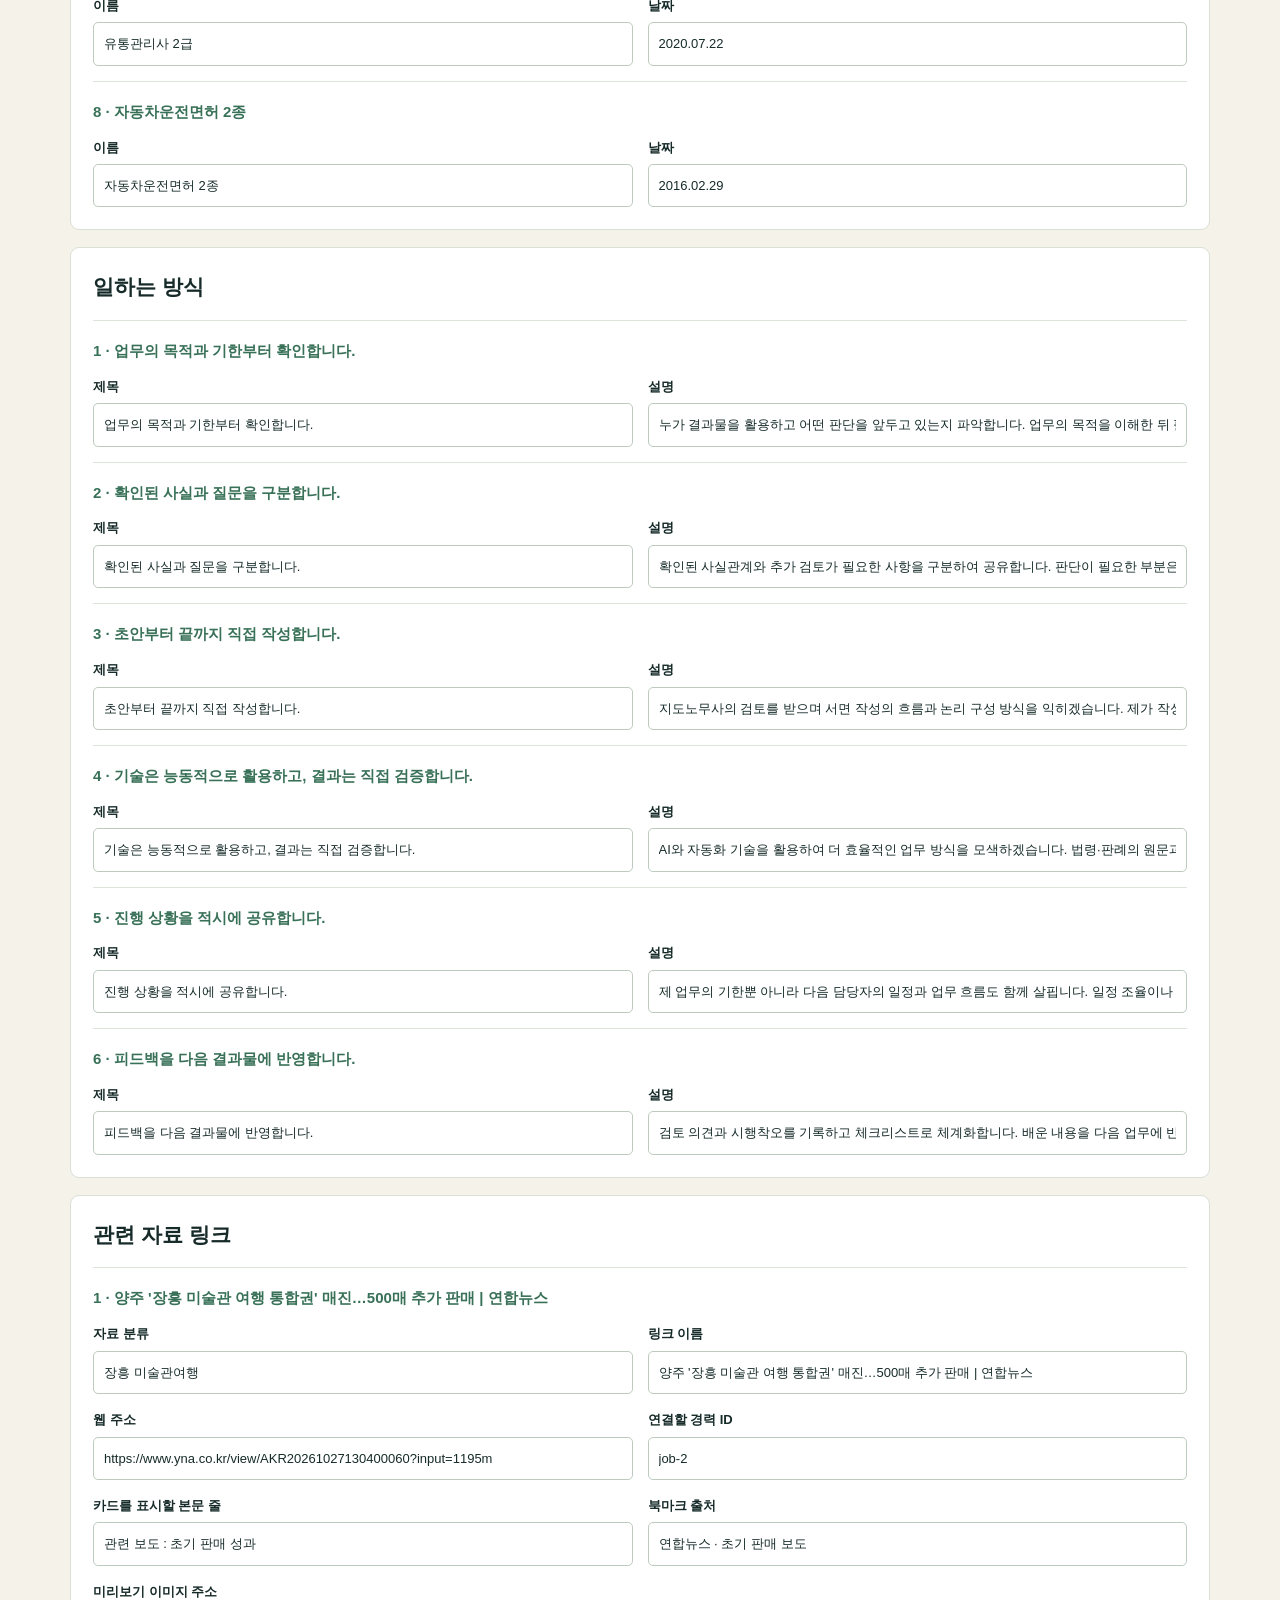
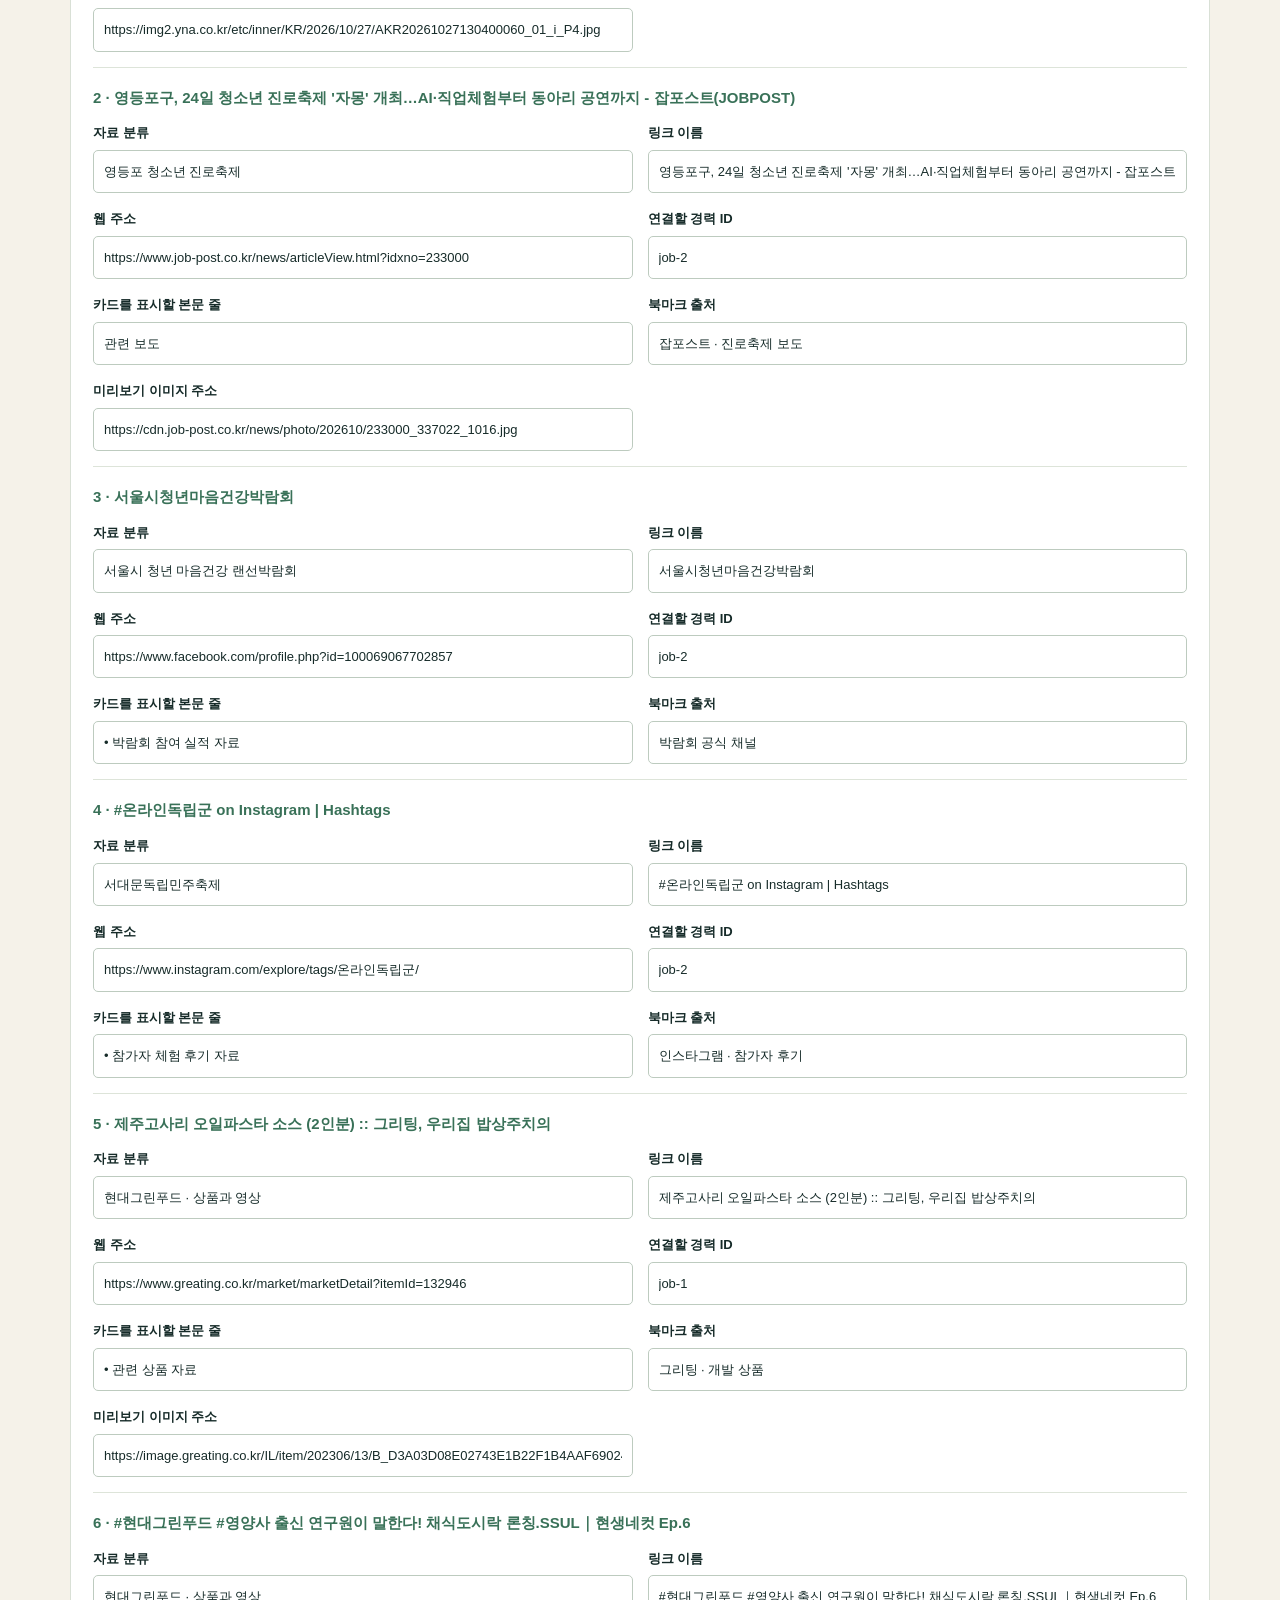
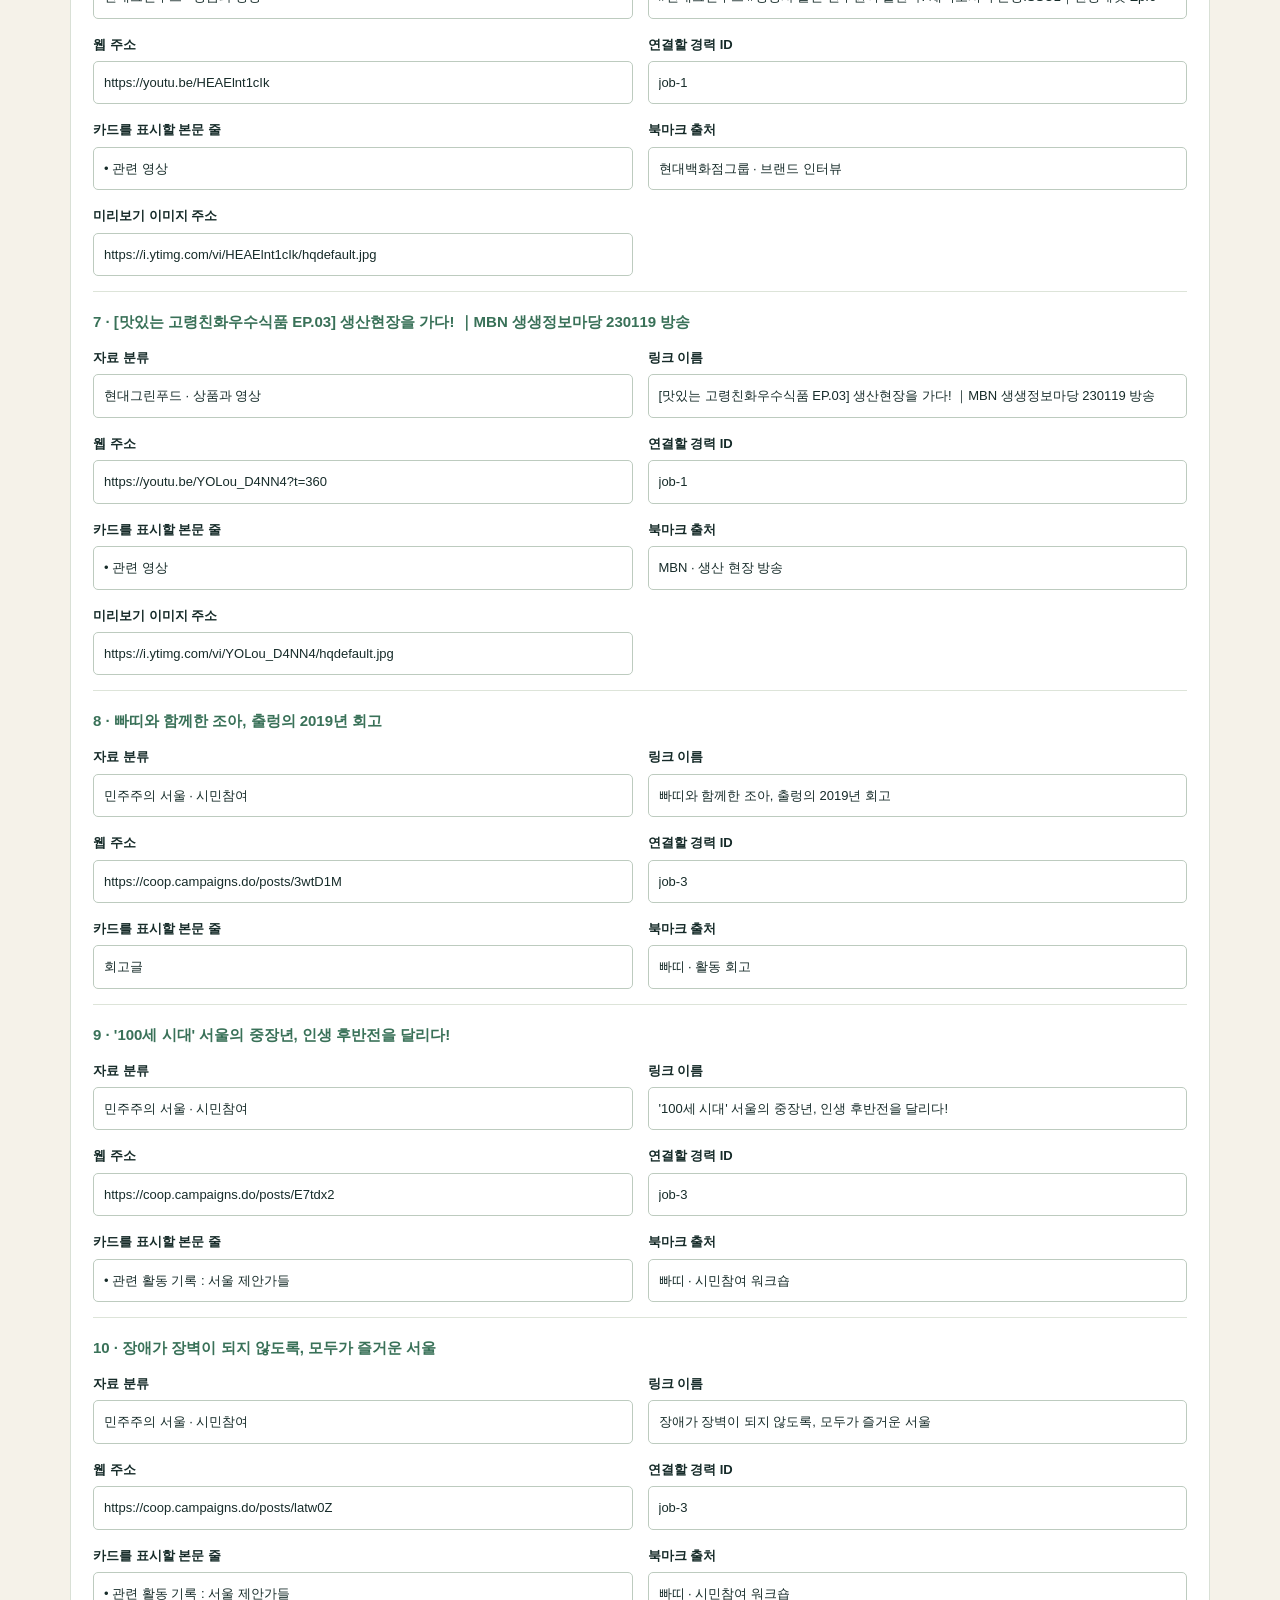
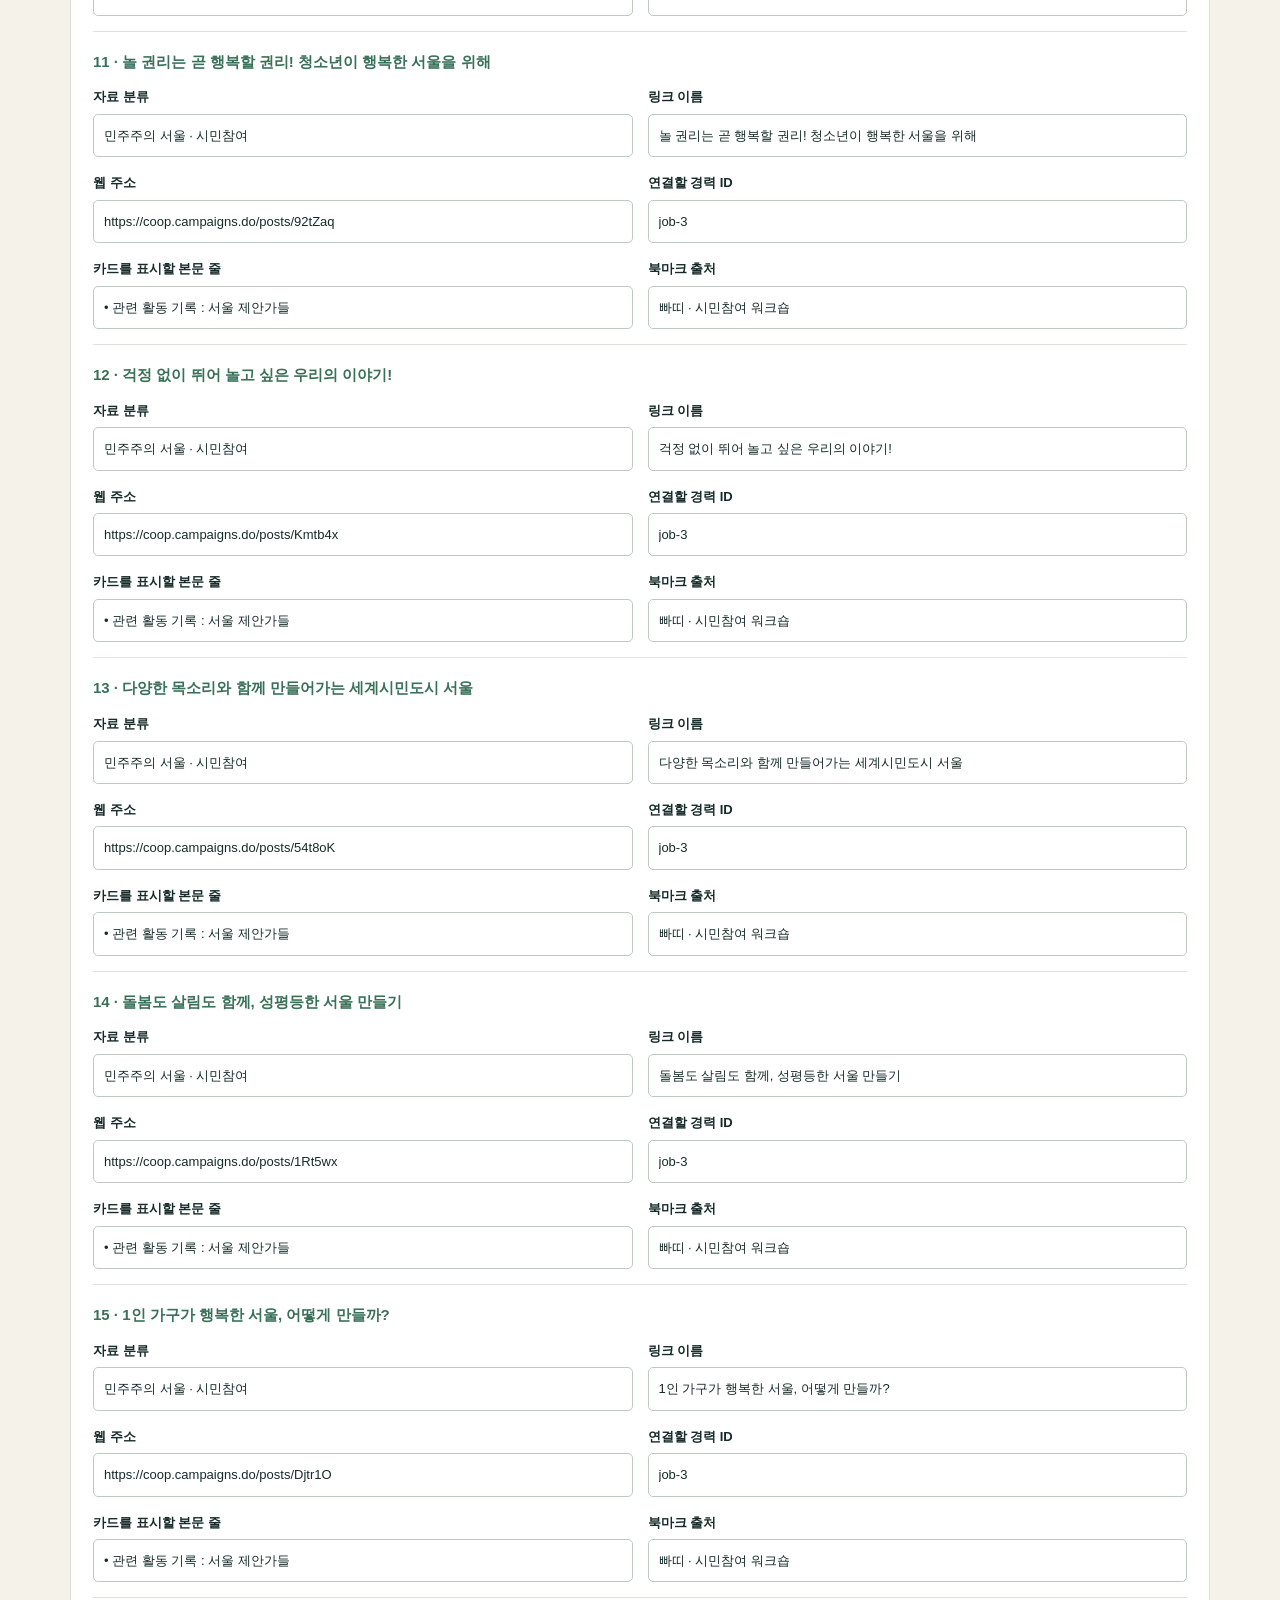
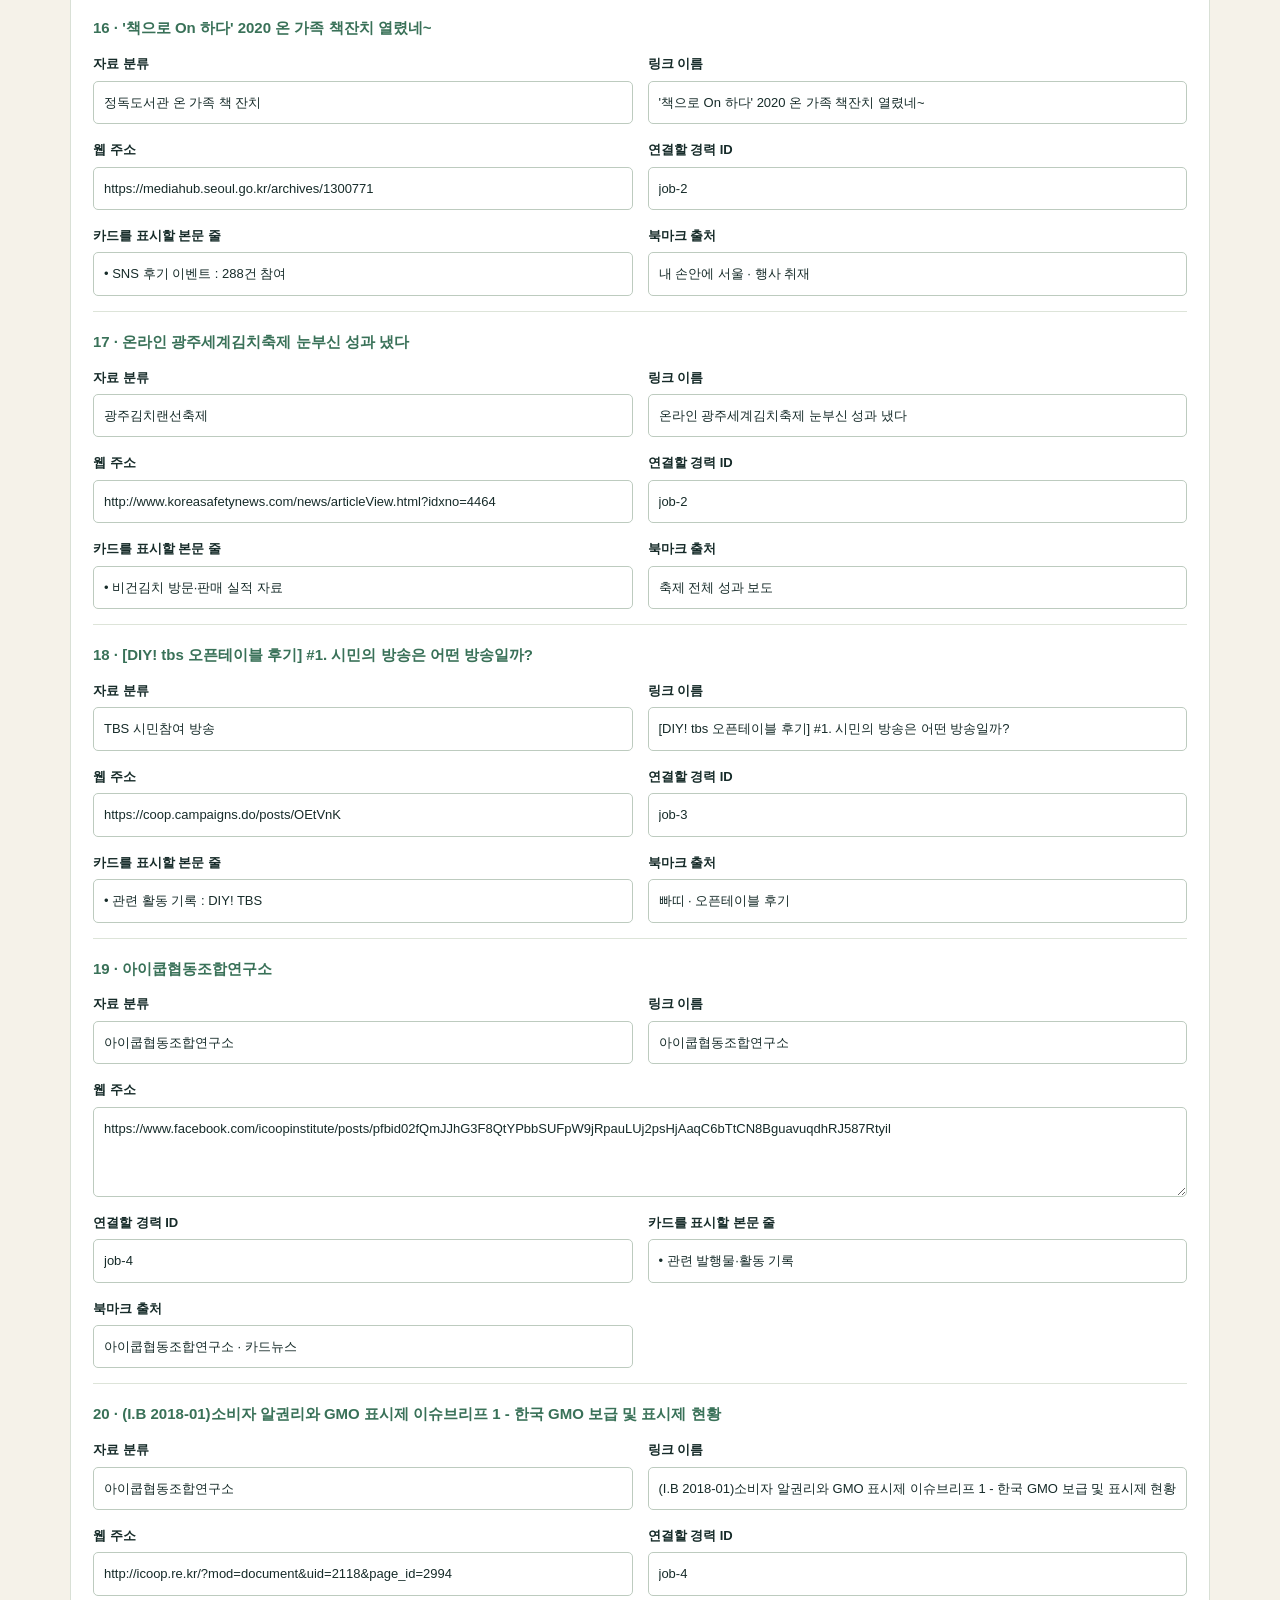
==== commit 0223d4f3: "섹션 안내 문구와 Notion 연결 제거, 일하는 방식 여섯 항목 반영" ====
--- a/edit.html
+++ b/edit.html
@@ -1 +1 @@
-<!doctype html><html lang="ko"><head><meta charset="utf-8"><meta name="viewport" content="width=device-width,initial-scale=1"><meta name="robots" content="noindex"><title>텍스트 편집 | 유지원 포트폴리오</title><link rel="stylesheet" href="style.css?v=8"></head><body><header class="site-header"><div class="shell topbar"><a class="wordmark" href="index.html">유지원</a><a class="edit-link" href="index.html">← 공개 사이트로</a></div></header><main class="editor"><div class="shell"><header><p class="eyebrow" style="color:#537c64">CONTENT STUDIO</p><h1>포트폴리오 텍스트 편집</h1><p class="lead">지원동기, 자기소개서 문항, 경력 상세와 북마크를 편집할 수 있습니다. 이전 초안보다 공개본이 새로우면 최신 공개본을 먼저 표시합니다.</p></header><div class="notice"><strong>공개 사이트 반영 방법</strong><br>① 아래에서 텍스트 수정 → ② ‘수정 내용 복사’ → ③ ‘GitHub에서 content.json 편집’ → ④ 기존 JSON 전체를 붙여넣고 ‘Commit changes’를 누르세요. GitHub 로그인 권한이 있어야 하며, 커밋 전에는 공개 사이트가 바뀌지 않습니다.</div><div class="editor-actions"><button id="save">이 브라우저에 초안 저장</button><button id="preview" class="outline">수정본 미리보기 ↗</button><button id="copy" class="outline">수정 내용 복사</button><button id="download" class="outline">content.json 다운로드</button><a id="github-edit" target="_blank" rel="noopener noreferrer">GitHub에서 content.json 편집 ↗</a><button id="reset" class="outline">공개본 다시 불러오기</button></div><p class="status" id="status" role="status" aria-live="polite"></p><nav aria-label="편집 항목 바로가기" style="display:flex;flex-wrap:wrap;gap:1rem;margin:1rem 0"><a href="#edit-about">지원동기</a><a href="#edit-essays">자기소개서</a><a href="#edit-notionDetails">경력 상세</a><a href="#edit-references">관련 자료·북마크</a></nav><button id="old-copy" class="outline" hidden>이전 초안 내려받기</button><div id="forms"></div><p class="hint">이 페이지는 인증 없이 GitHub에 저장하지 않습니다. 다른 사람이 이 페이지를 열어도 공개 사이트 내용을 직접 변경할 수 없습니다.</p></div></main><script src="edit.js?v=10" defer></script></body></html>+<!doctype html><html lang="ko"><head><meta charset="utf-8"><meta name="viewport" content="width=device-width,initial-scale=1"><meta name="robots" content="noindex"><title>텍스트 편집 | 유지원 포트폴리오</title><link rel="stylesheet" href="style.css?v=8"></head><body><header class="site-header"><div class="shell topbar"><a class="wordmark" href="index.html">유지원</a><a class="edit-link" href="index.html">← 공개 사이트로</a></div></header><main class="editor"><div class="shell"><header><p class="eyebrow" style="color:#537c64">CONTENT STUDIO</p><h1>포트폴리오 텍스트 편집</h1><p class="lead">지원동기, 자기소개서 문항, 경력 상세와 북마크를 편집할 수 있습니다. 이전 초안보다 공개본이 새로우면 최신 공개본을 먼저 표시합니다.</p></header><div class="notice"><strong>공개 사이트 반영 방법</strong><br>① 아래에서 텍스트 수정 → ② ‘수정 내용 복사’ → ③ ‘GitHub에서 content.json 편집’ → ④ 기존 JSON 전체를 붙여넣고 ‘Commit changes’를 누르세요. GitHub 로그인 권한이 있어야 하며, 커밋 전에는 공개 사이트가 바뀌지 않습니다.</div><div class="editor-actions"><button id="save">이 브라우저에 초안 저장</button><button id="preview" class="outline">수정본 미리보기 ↗</button><button id="copy" class="outline">수정 내용 복사</button><button id="download" class="outline">content.json 다운로드</button><a id="github-edit" target="_blank" rel="noopener noreferrer">GitHub에서 content.json 편집 ↗</a><button id="reset" class="outline">공개본 다시 불러오기</button></div><p class="status" id="status" role="status" aria-live="polite"></p><nav aria-label="편집 항목 바로가기" style="display:flex;flex-wrap:wrap;gap:1rem;margin:1rem 0"><a href="#edit-about">지원동기</a><a href="#edit-essays">자기소개서</a><a href="#edit-notionDetails">경력 상세</a><a href="#edit-references">관련 자료·북마크</a></nav><button id="old-copy" class="outline" hidden>이전 초안 내려받기</button><div id="forms"></div><p class="hint">이 페이지는 인증 없이 GitHub에 저장하지 않습니다. 다른 사람이 이 페이지를 열어도 공개 사이트 내용을 직접 변경할 수 없습니다.</p></div></main><script src="edit.js?v=11" defer></script></body></html>
--- a/style.css
+++ b/style.css
@@ -11,3 +11,22 @@
 .career-jump{display:inline-block;margin-top:8px;color:#315a47;font-size:.85rem;text-underline-offset:3px}.detail-record[id]{scroll-margin-top:86px}.inline-bookmarks{display:grid;gap:8px;margin:9px 0 20px;white-space:normal}.career-bookmark{display:flex;align-items:stretch;justify-content:space-between;overflow:hidden;background:#fafbf8;border:1px solid #d7ded6;border-radius:8px;text-decoration:none;color:inherit}.career-bookmark:hover,.career-bookmark:focus-visible{background:#f0f5ed;border-color:#7b9682}.bm-copy{display:grid;align-content:center;min-width:0;gap:3px;padding:10px 14px}.bm-source,.bm-host{color:#526956;font-size:11px}.bm-title{font-size:14px;line-height:1.45;color:#233f32}.bm-image{display:block;width:120px;height:86px;align-self:center;object-fit:cover;flex:none}.career-lines{white-space:pre-line}@media(max-width:640px){.bm-image{width:80px;height:76px}.bm-copy{padding:8px 10px}.bm-title{font-size:13px}}
 
 .hero-person{margin:0;justify-self:center;display:grid;justify-items:center;gap:15px}.hero-person figcaption{width:100%}#profile-traits{list-style:none;margin:0;padding:0;display:grid;gap:5px;color:#f0f5ec;font-size:15px;font-weight:600;line-height:1.55;word-break:keep-all}#profile-traits li::before{content:"·";color:#a4c8ad;margin-right:.55em}@media(max-width:850px){.hero-person{grid-row:1;justify-self:start;justify-items:start}}
+
+.hero h1{white-space:pre-line}.essay-intro{max-width:860px;color:var(--muted);font-size:1rem;line-height:1.8;margin:0 0 2rem}
+
+/* Preserve the line breaks in the portfolio content. */
+#intro, #about-paragraphs p { white-space: pre-line; }
+.topbar .wordmark { white-space: nowrap; }
+@media (min-width:641px) and (max-width:1050px) {
+  .topbar { gap: 10px; }
+  .topbar .wordmark { font-size: clamp(18px,2.3vw,25px); }
+  .topbar nav { flex-wrap: wrap; justify-content: flex-end; gap: 2px clamp(6px,1.2vw,14px); }
+  .topbar nav a { white-space: nowrap; }
+}
+
+/* HOW I WORK: numbered headings with their supporting paragraphs. */
+.approach-list li { grid-template-columns: 2.75ch minmax(0,1fr); gap: .58rem .65rem; align-content: start; padding-block: 1.25rem 1.7rem; }
+.approach-list .work-heading { grid-column: 1 / -1; display: grid; grid-template-columns: 2.75ch minmax(0,1fr); align-items: baseline; gap: .65rem; font-size: 1rem; line-height: 1.55; margin: 0; word-break: keep-all; overflow-wrap: anywhere; }
+.approach-list .work-heading .work-number { font-size: 1em; font-weight: 750; font-variant-numeric: tabular-nums; color: #c6e2d0; }
+.approach-list .work-title { font-weight: 750; }
+.approach-list .work-body { grid-column: 2; margin: 0; line-height: 1.8; font-size: .96rem; color: #e2ece6; word-break: keep-all; overflow-wrap: anywhere; }
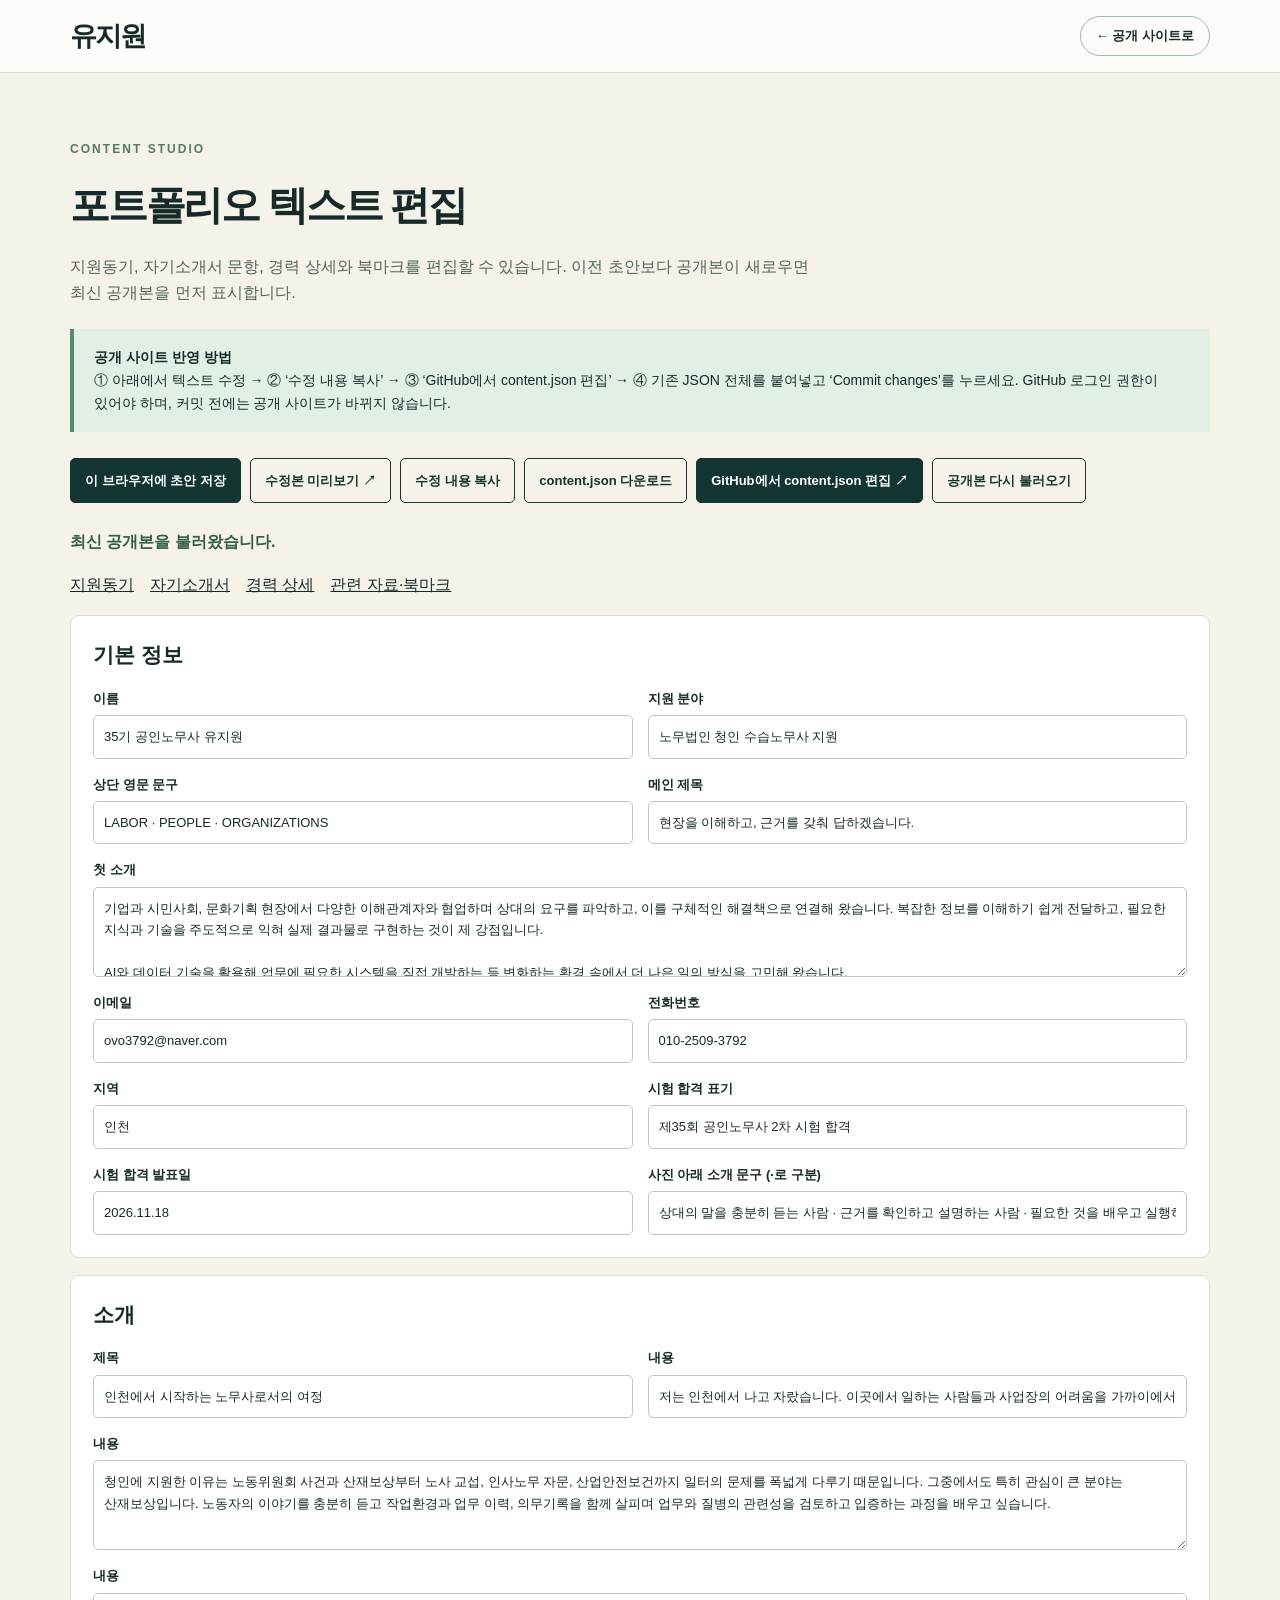
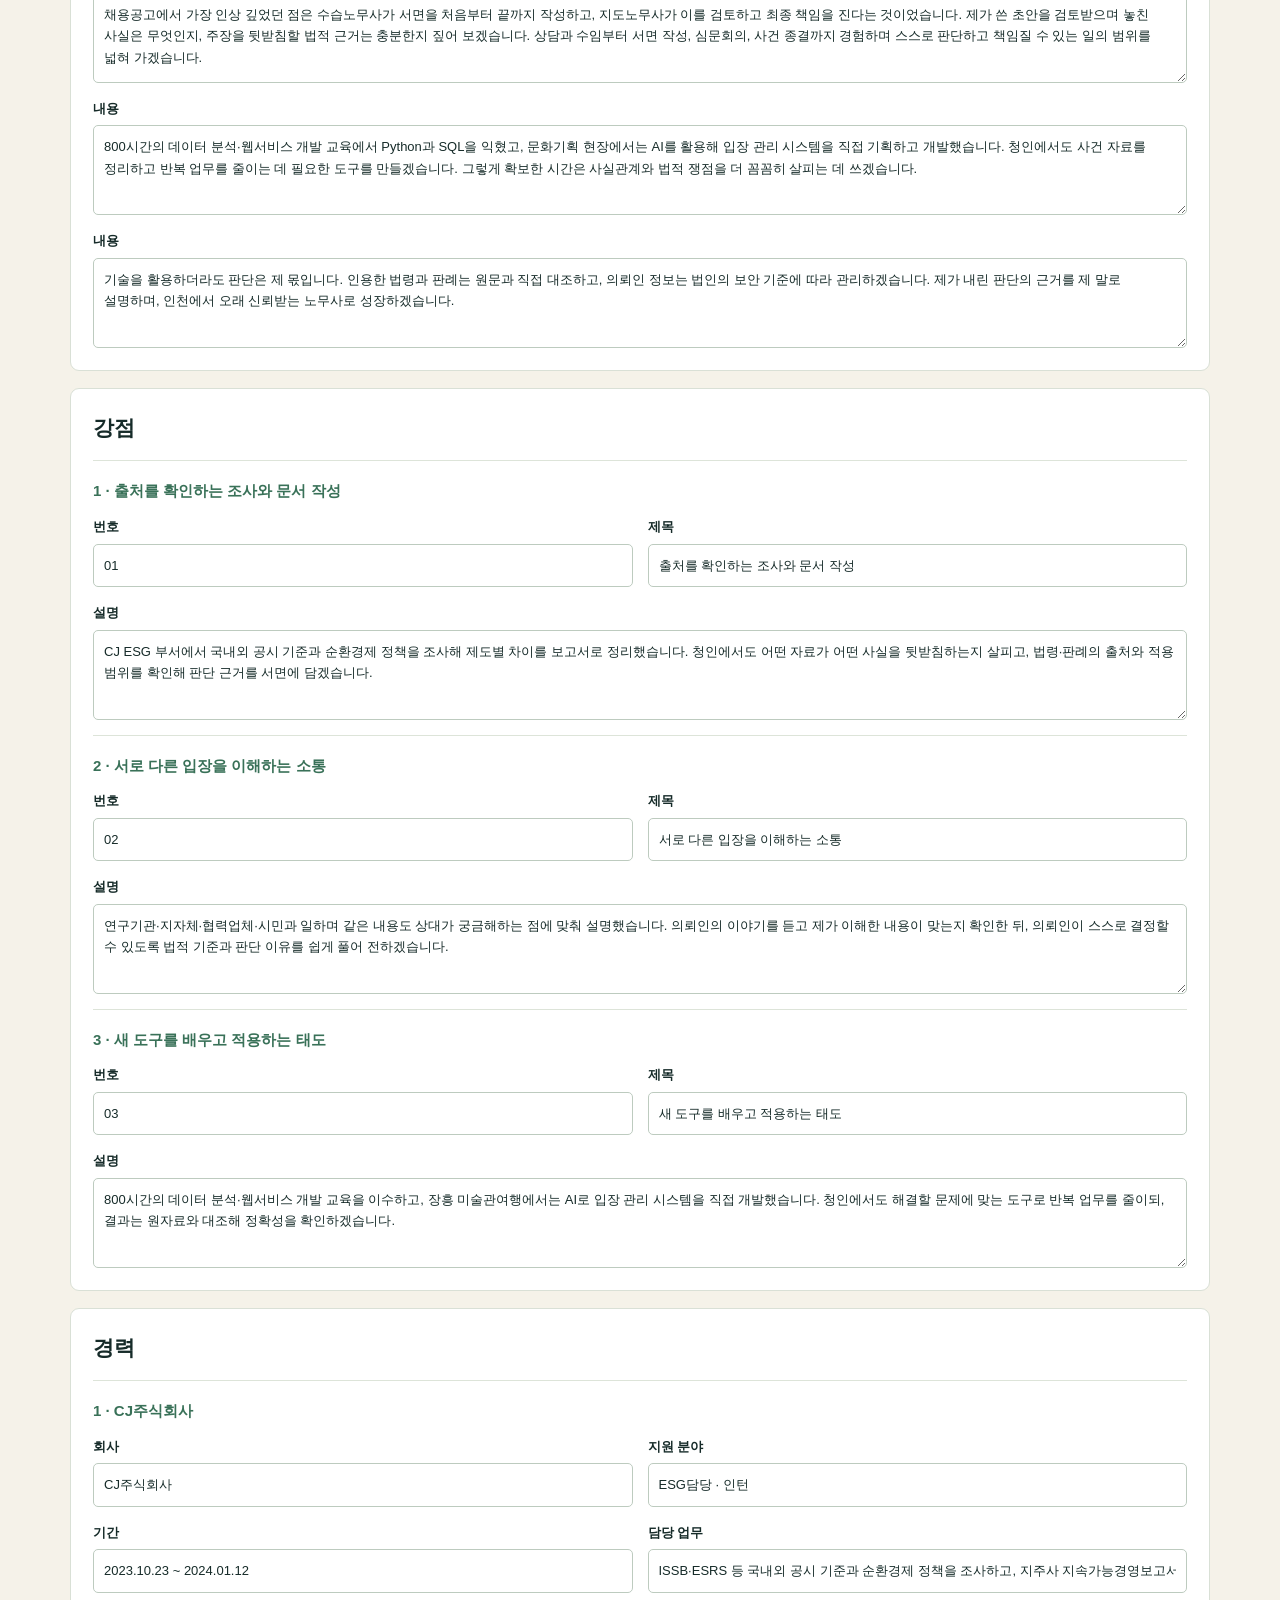
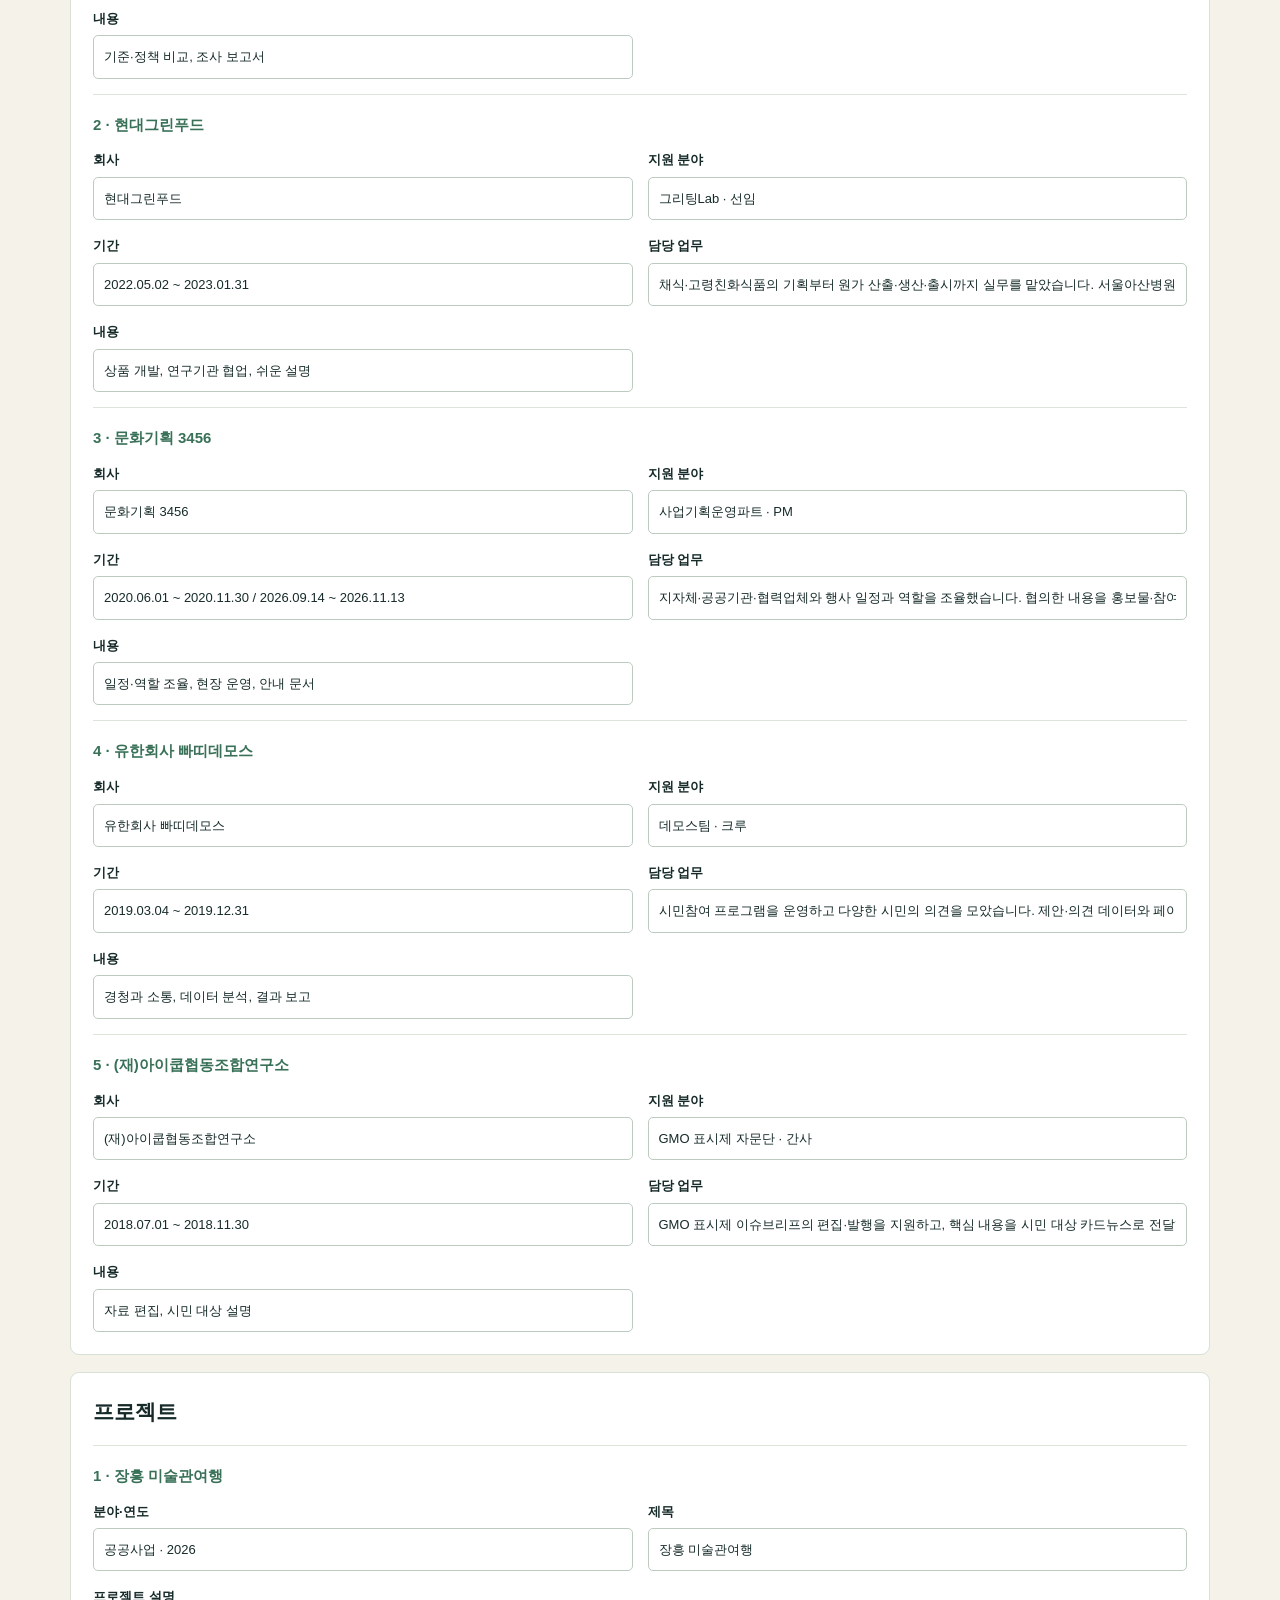
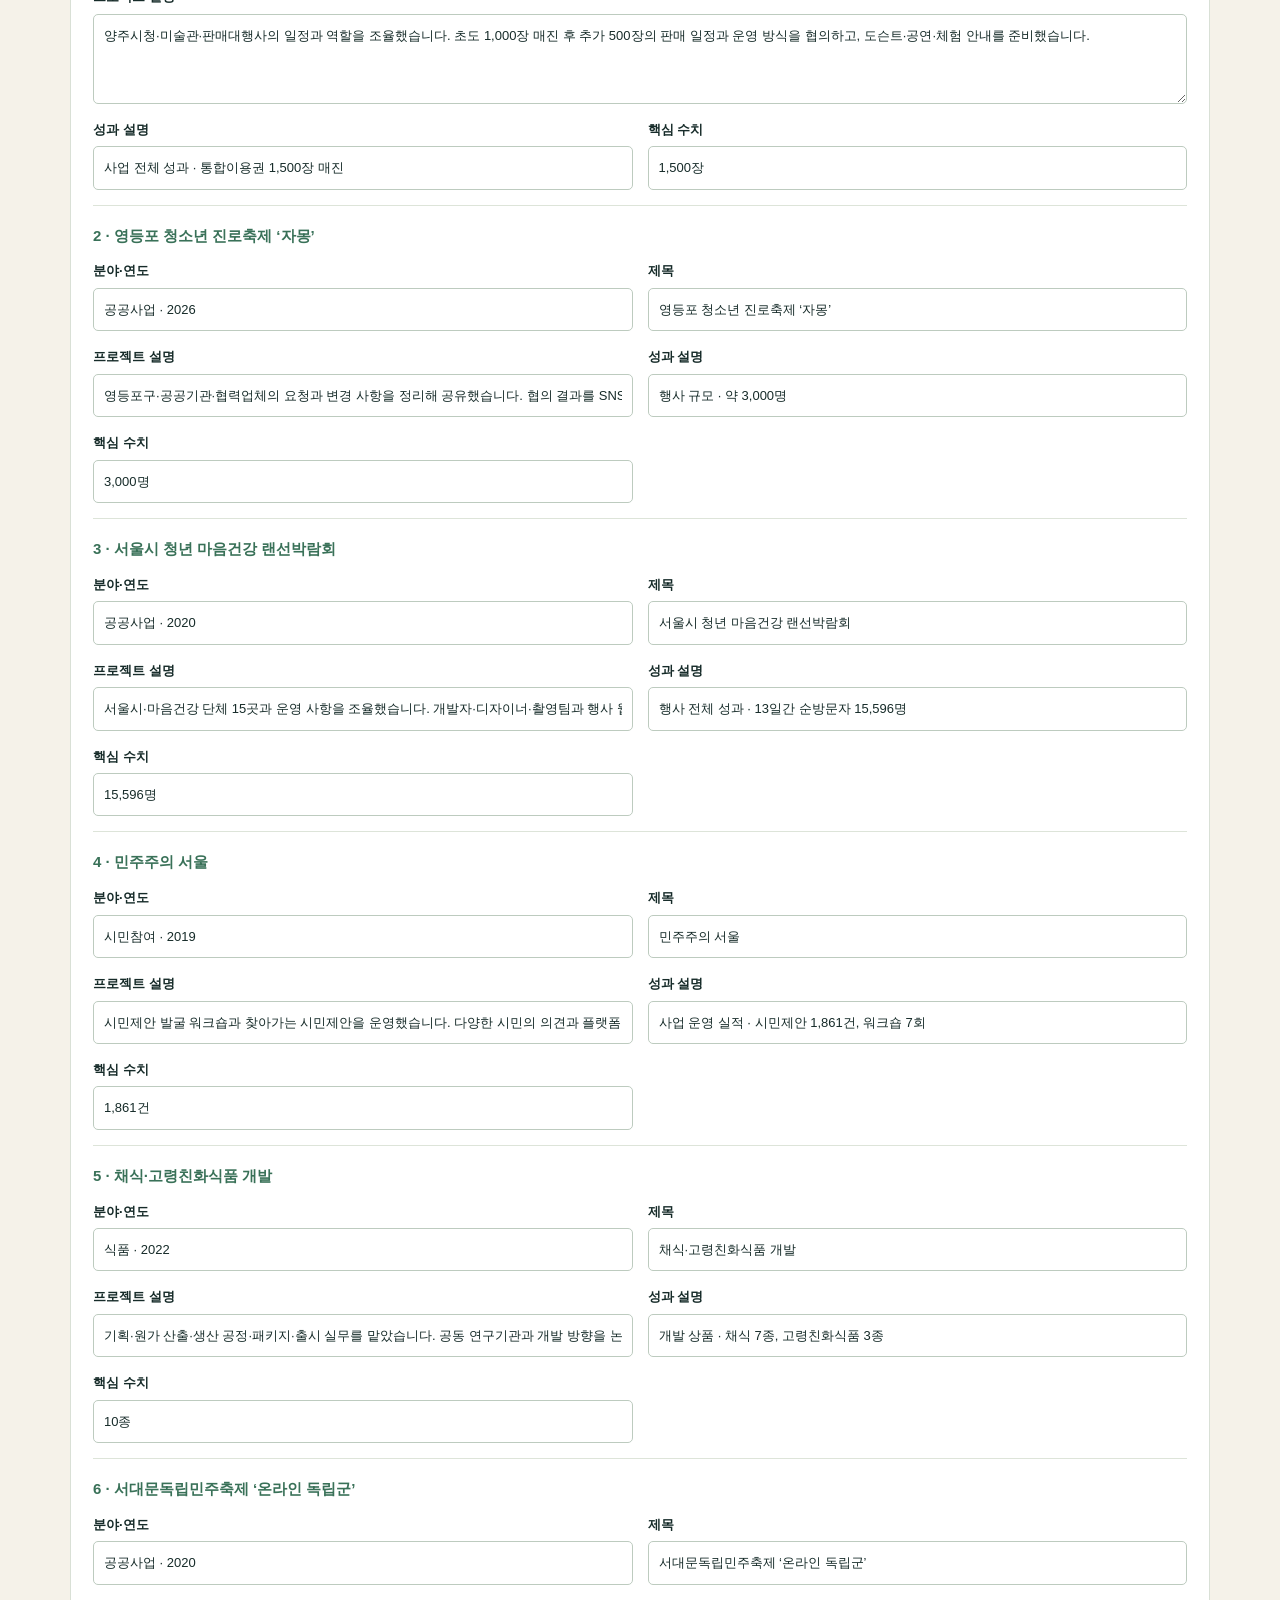
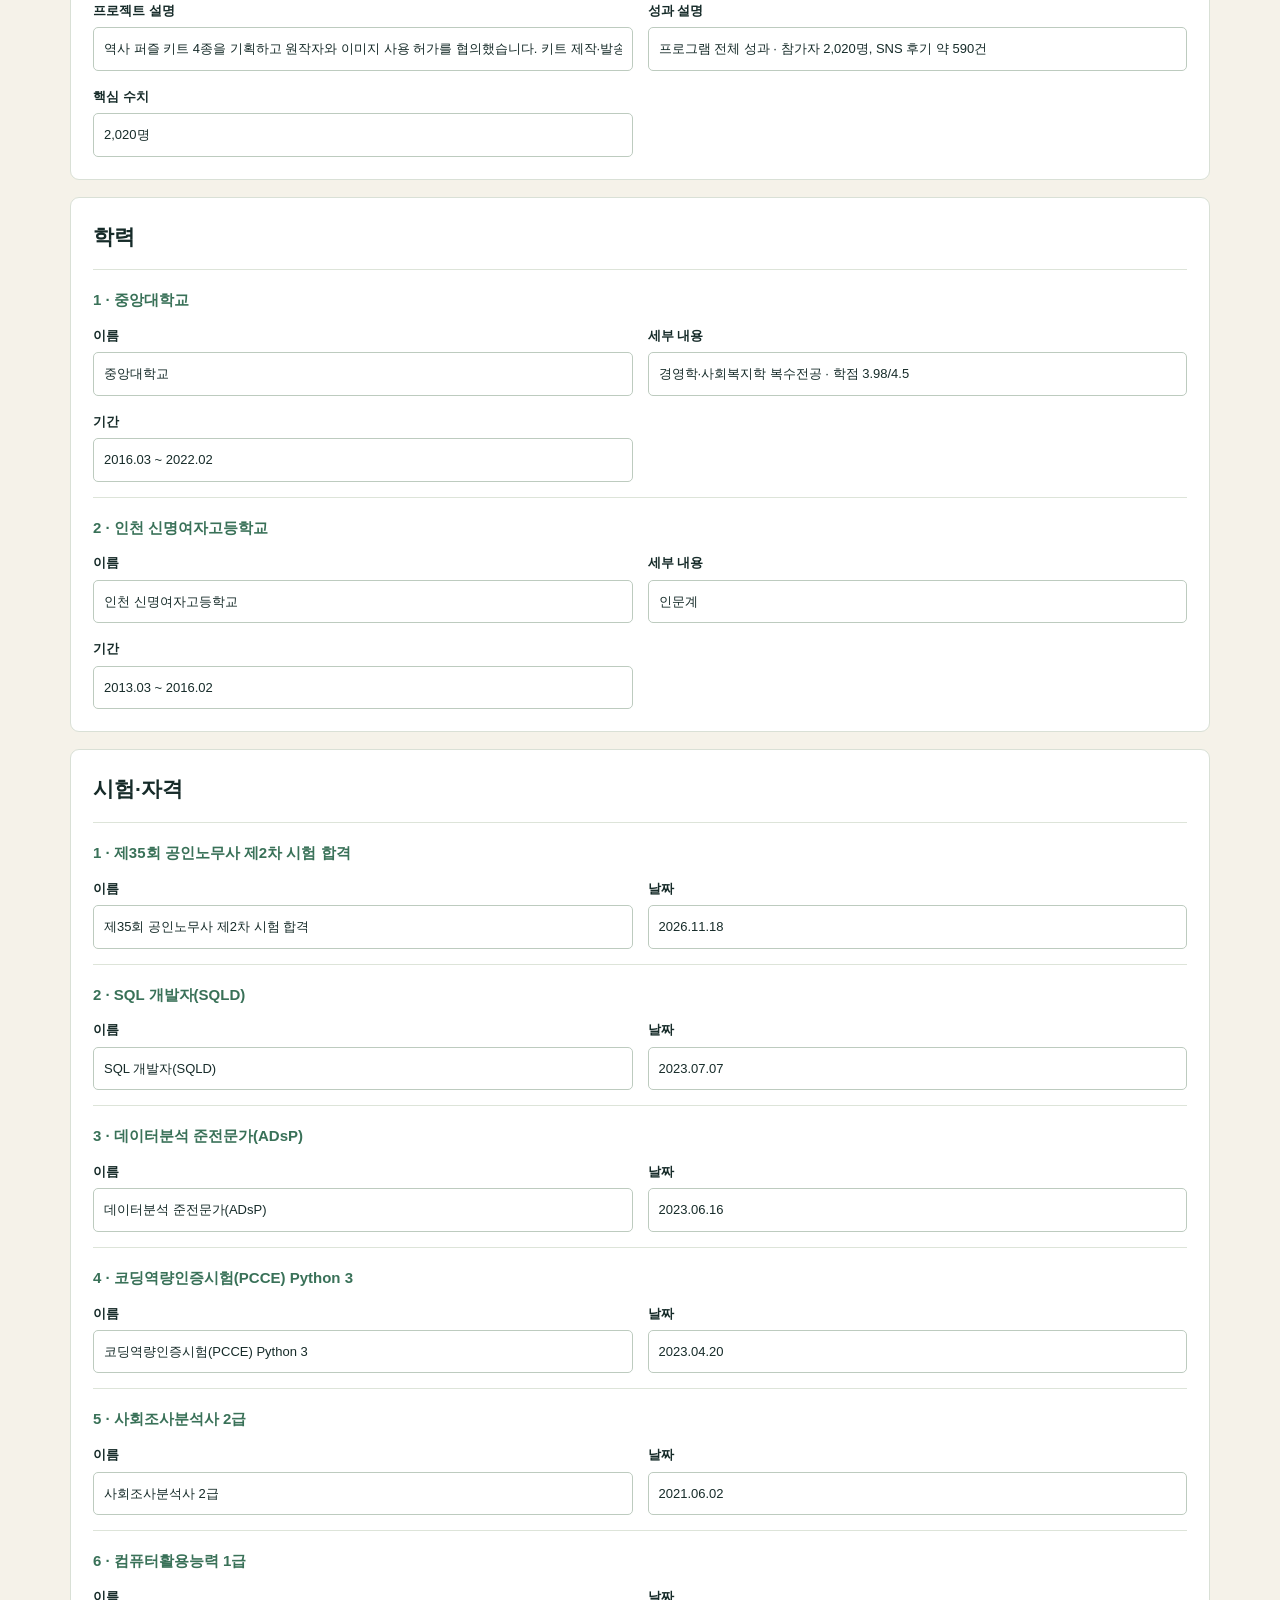
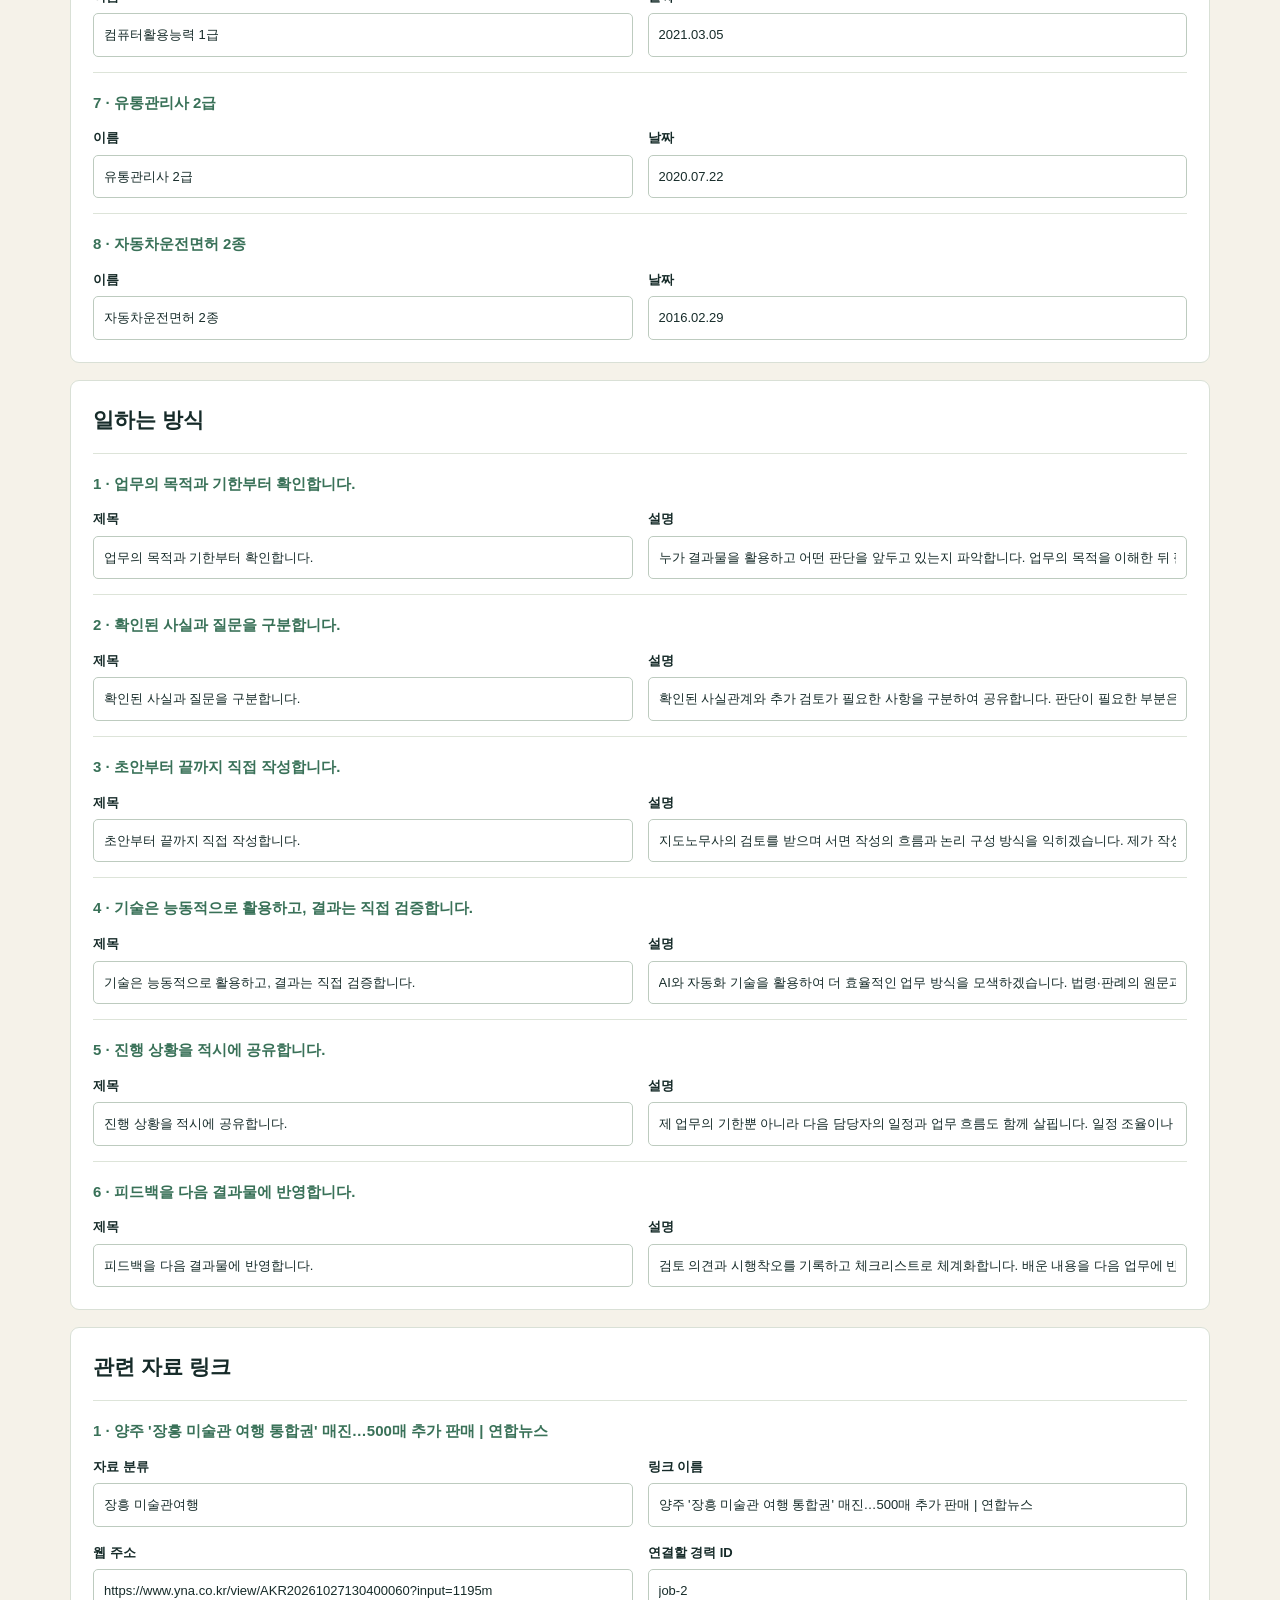
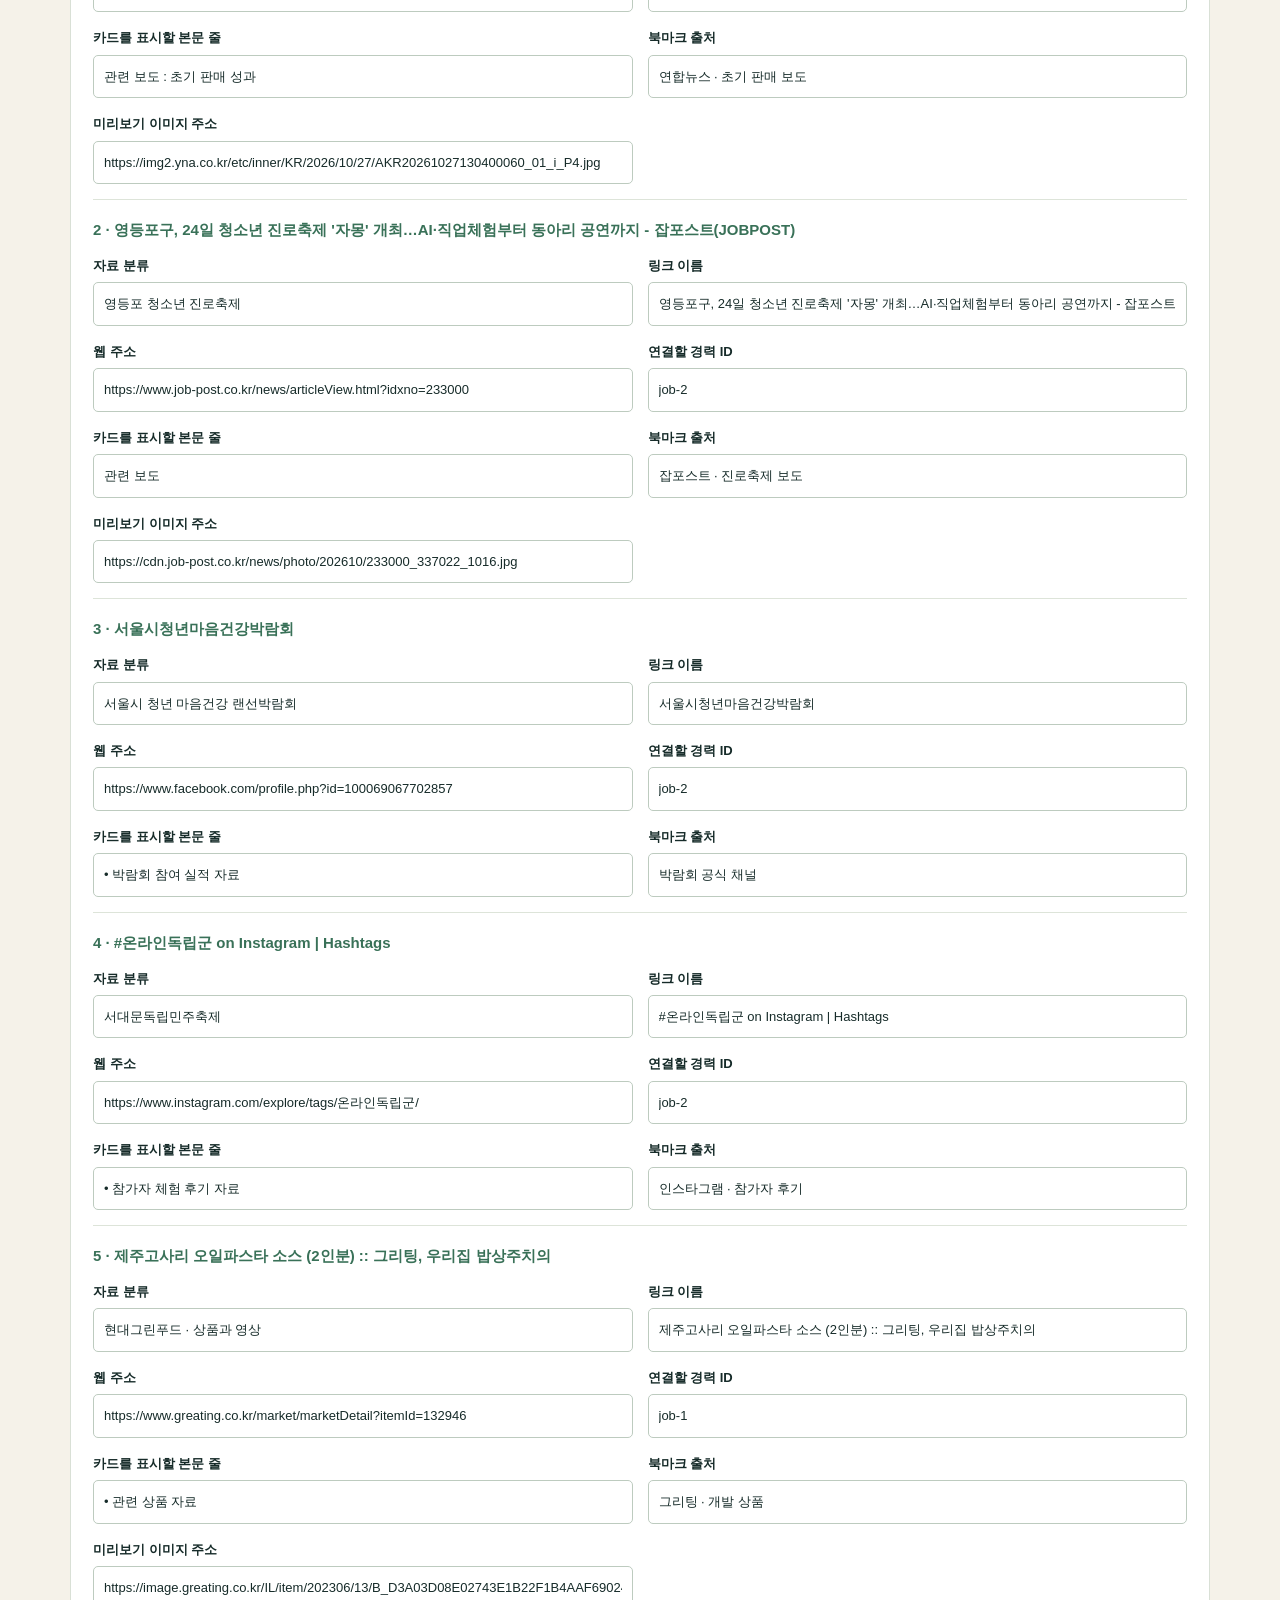
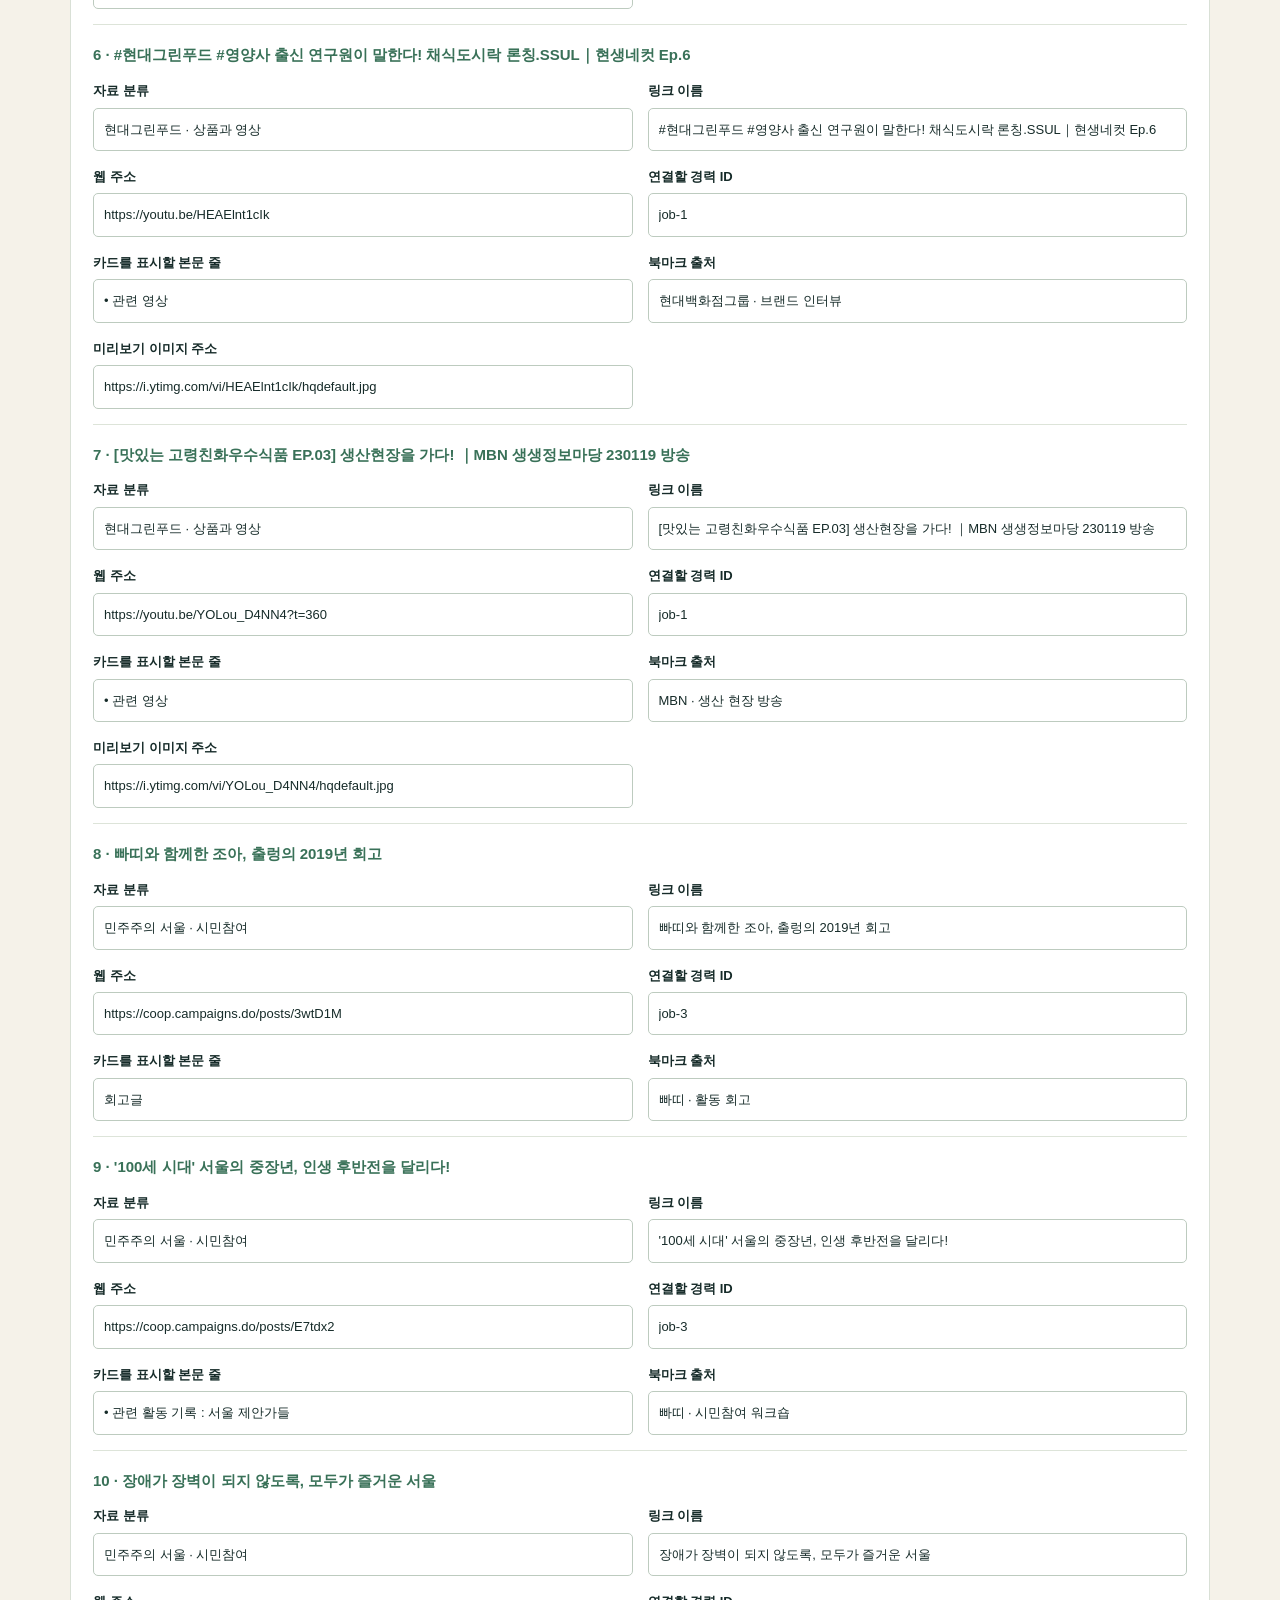
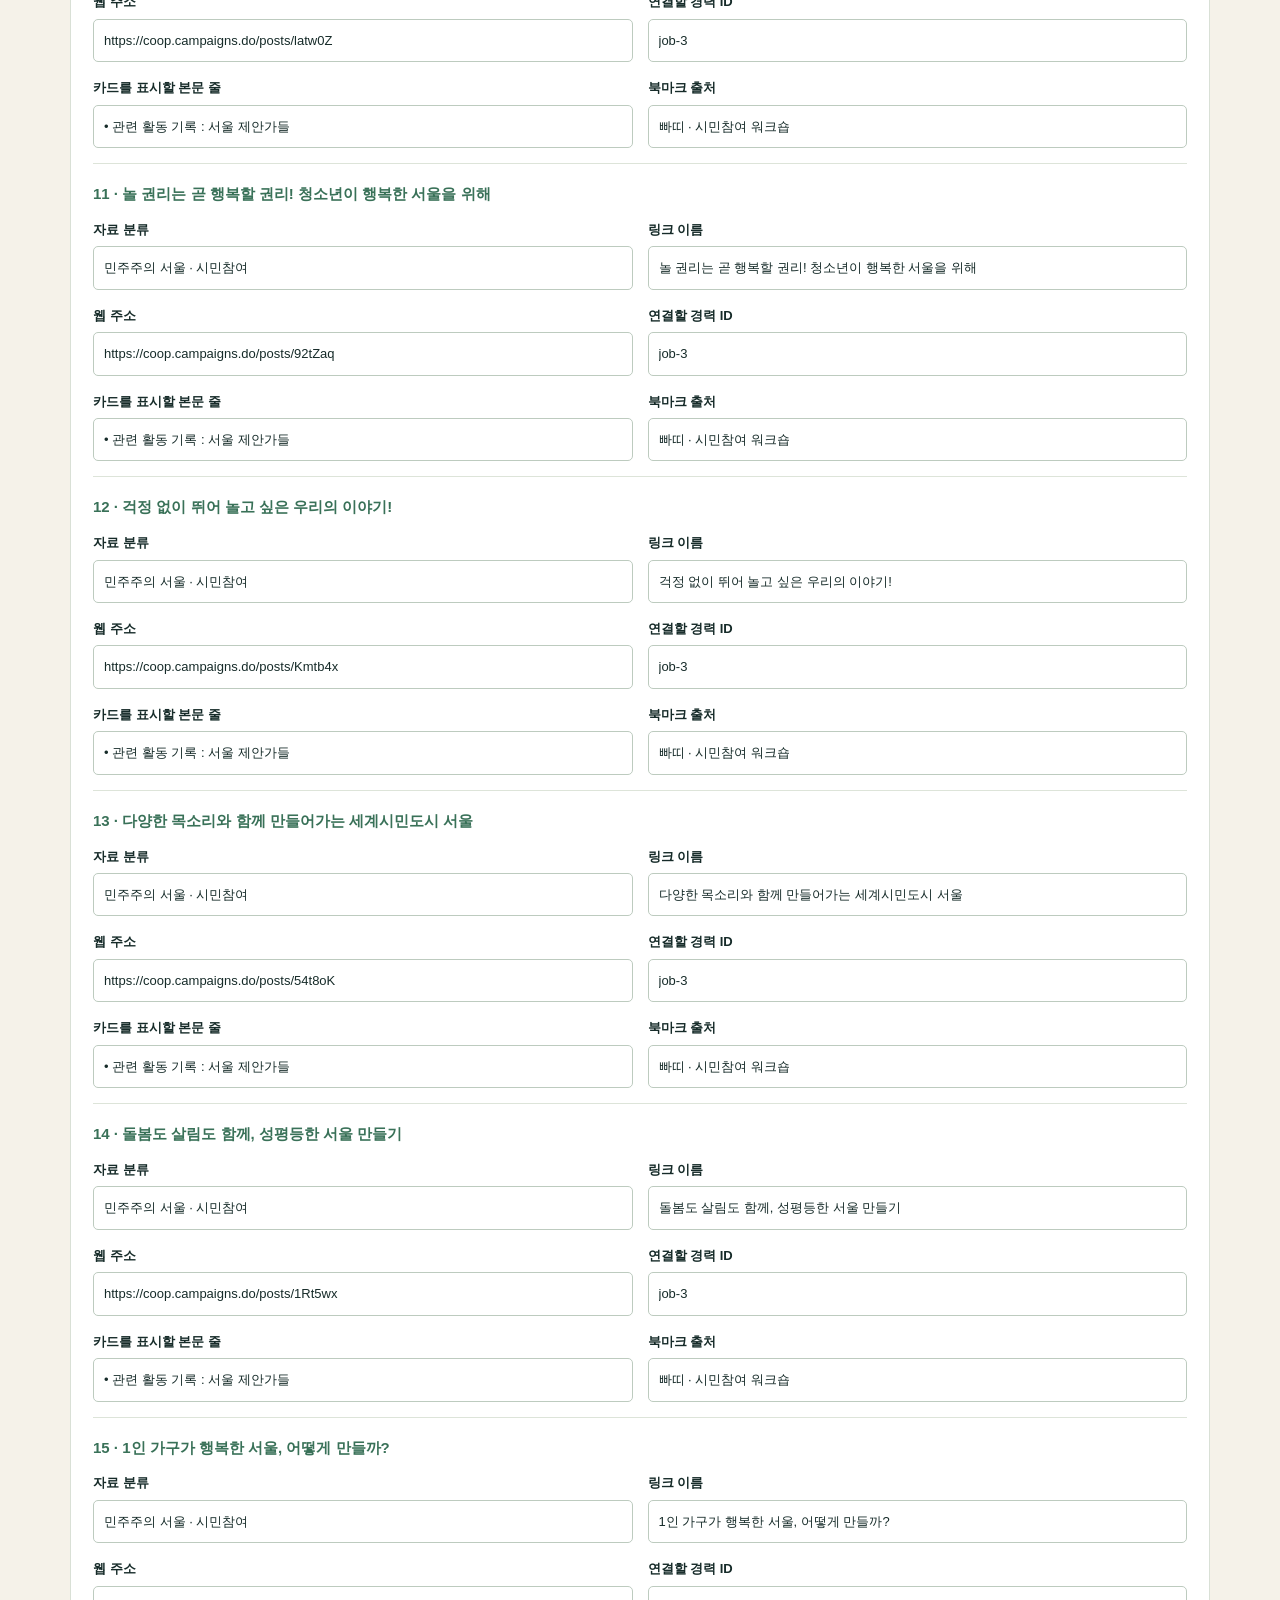
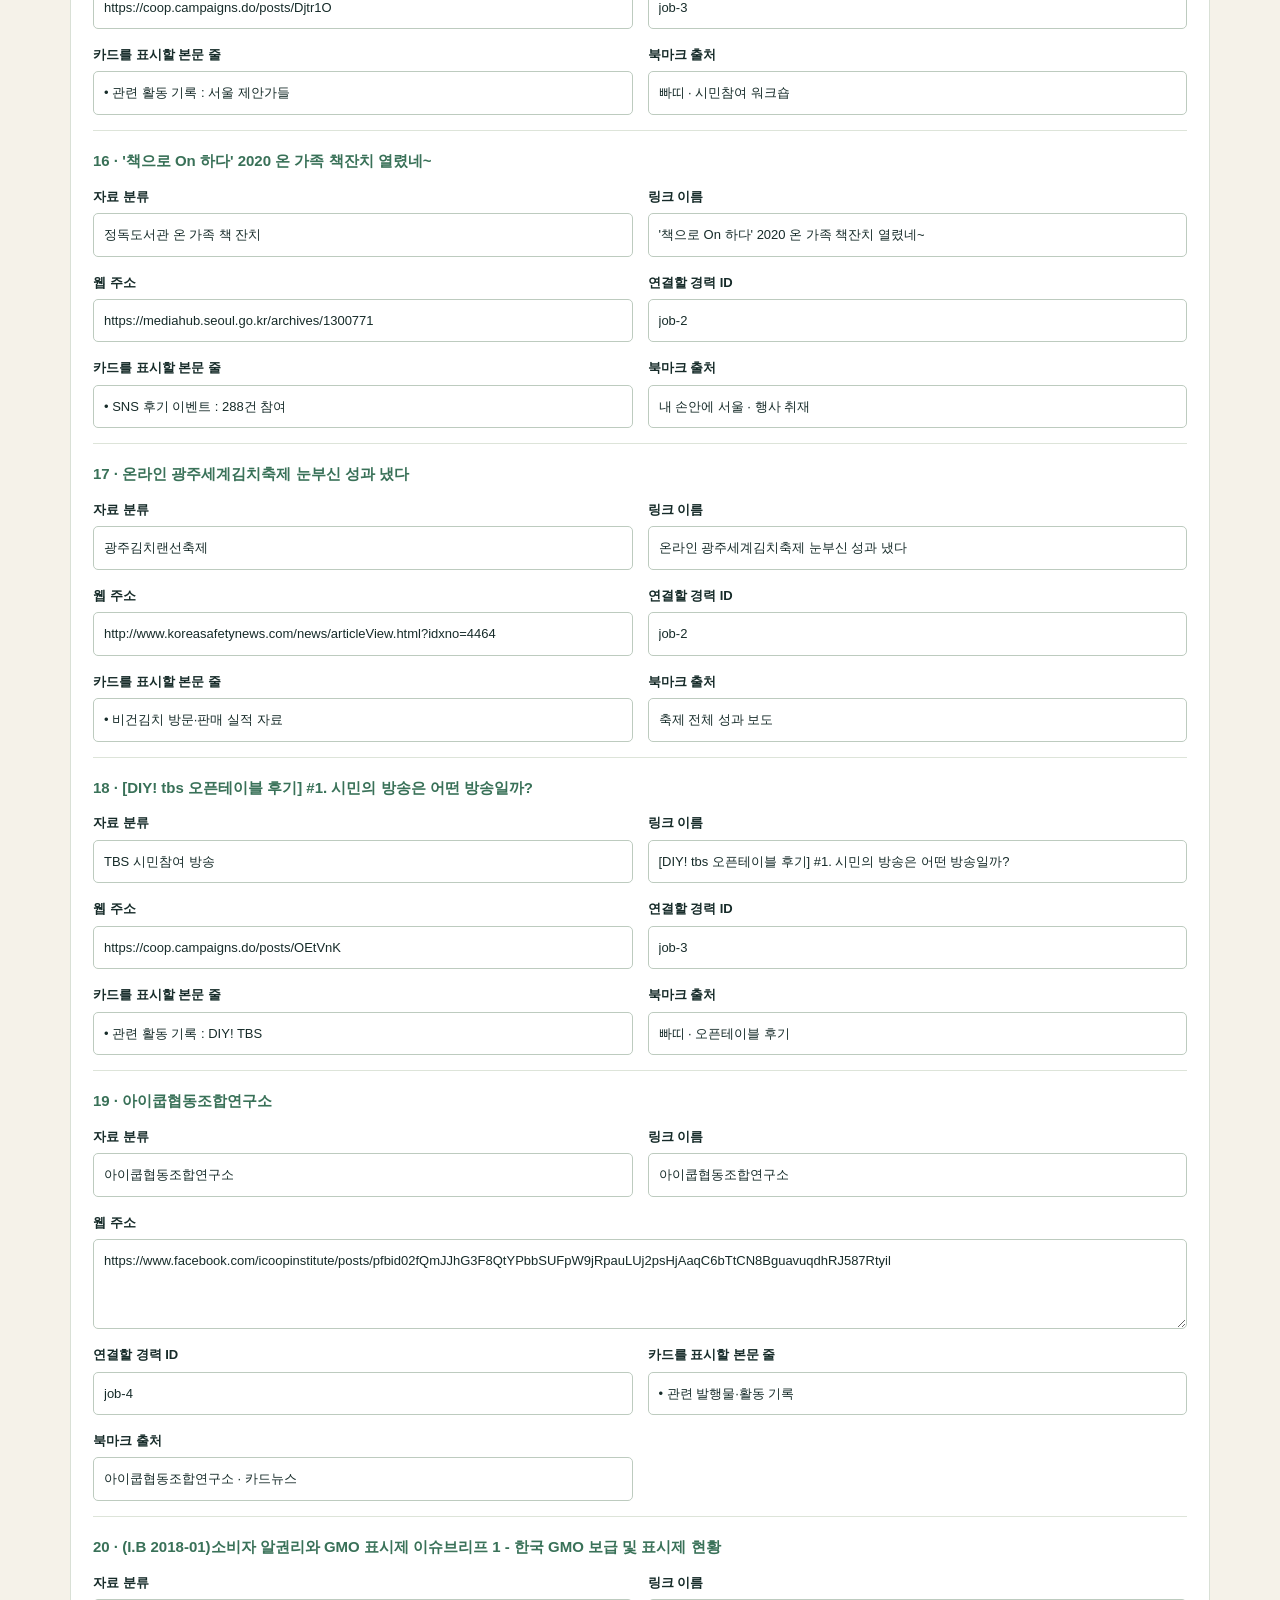
==== commit 70a1f8ad: "대외활동 및 사회참여 제목 변경 및 활동 11개 문안 반영" ====
--- a/edit.html
+++ b/edit.html
@@ -1 +1 @@
-<!doctype html><html lang="ko"><head><meta charset="utf-8"><meta name="viewport" content="width=device-width,initial-scale=1"><meta name="robots" content="noindex"><title>텍스트 편집 | 유지원 포트폴리오</title><link rel="stylesheet" href="style.css?v=8"></head><body><header class="site-header"><div class="shell topbar"><a class="wordmark" href="index.html">유지원</a><a class="edit-link" href="index.html">← 공개 사이트로</a></div></header><main class="editor"><div class="shell"><header><p class="eyebrow" style="color:#537c64">CONTENT STUDIO</p><h1>포트폴리오 텍스트 편집</h1><p class="lead">지원동기, 자기소개서 문항, 경력 상세와 북마크를 편집할 수 있습니다. 이전 초안보다 공개본이 새로우면 최신 공개본을 먼저 표시합니다.</p></header><div class="notice"><strong>공개 사이트 반영 방법</strong><br>① 아래에서 텍스트 수정 → ② ‘수정 내용 복사’ → ③ ‘GitHub에서 content.json 편집’ → ④ 기존 JSON 전체를 붙여넣고 ‘Commit changes’를 누르세요. GitHub 로그인 권한이 있어야 하며, 커밋 전에는 공개 사이트가 바뀌지 않습니다.</div><div class="editor-actions"><button id="save">이 브라우저에 초안 저장</button><button id="preview" class="outline">수정본 미리보기 ↗</button><button id="copy" class="outline">수정 내용 복사</button><button id="download" class="outline">content.json 다운로드</button><a id="github-edit" target="_blank" rel="noopener noreferrer">GitHub에서 content.json 편집 ↗</a><button id="reset" class="outline">공개본 다시 불러오기</button></div><p class="status" id="status" role="status" aria-live="polite"></p><nav aria-label="편집 항목 바로가기" style="display:flex;flex-wrap:wrap;gap:1rem;margin:1rem 0"><a href="#edit-about">지원동기</a><a href="#edit-essays">자기소개서</a><a href="#edit-notionDetails">경력 상세</a><a href="#edit-references">관련 자료·북마크</a></nav><button id="old-copy" class="outline" hidden>이전 초안 내려받기</button><div id="forms"></div><p class="hint">이 페이지는 인증 없이 GitHub에 저장하지 않습니다. 다른 사람이 이 페이지를 열어도 공개 사이트 내용을 직접 변경할 수 없습니다.</p></div></main><script src="edit.js?v=11" defer></script></body></html>+<!doctype html><html lang="ko"><head><meta charset="utf-8"><meta name="viewport" content="width=device-width,initial-scale=1"><meta name="robots" content="noindex"><title>텍스트 편집 | 유지원 포트폴리오</title><link rel="stylesheet" href="style.css?v=8"></head><body><header class="site-header"><div class="shell topbar"><a class="wordmark" href="index.html">유지원</a><a class="edit-link" href="index.html">← 공개 사이트로</a></div></header><main class="editor"><div class="shell"><header><p class="eyebrow" style="color:#537c64">CONTENT STUDIO</p><h1>포트폴리오 텍스트 편집</h1><p class="lead">지원동기, 자기소개서 문항, 경력 상세와 북마크를 편집할 수 있습니다. 이전 초안보다 공개본이 새로우면 최신 공개본을 먼저 표시합니다.</p></header><div class="notice"><strong>공개 사이트 반영 방법</strong><br>① 아래에서 텍스트 수정 → ② ‘수정 내용 복사’ → ③ ‘GitHub에서 content.json 편집’ → ④ 기존 JSON 전체를 붙여넣고 ‘Commit changes’를 누르세요. GitHub 로그인 권한이 있어야 하며, 커밋 전에는 공개 사이트가 바뀌지 않습니다.</div><div class="editor-actions"><button id="save">이 브라우저에 초안 저장</button><button id="preview" class="outline">수정본 미리보기 ↗</button><button id="copy" class="outline">수정 내용 복사</button><button id="download" class="outline">content.json 다운로드</button><a id="github-edit" target="_blank" rel="noopener noreferrer">GitHub에서 content.json 편집 ↗</a><button id="reset" class="outline">공개본 다시 불러오기</button></div><p class="status" id="status" role="status" aria-live="polite"></p><nav aria-label="편집 항목 바로가기" style="display:flex;flex-wrap:wrap;gap:1rem;margin:1rem 0"><a href="#edit-about">지원동기</a><a href="#edit-essays">자기소개서</a><a href="#edit-notionDetails">경력 상세</a><a href="#edit-references">관련 자료·북마크</a></nav><button id="old-copy" class="outline" hidden>이전 초안 내려받기</button><div id="forms"></div><p class="hint">이 페이지는 인증 없이 GitHub에 저장하지 않습니다. 다른 사람이 이 페이지를 열어도 공개 사이트 내용을 직접 변경할 수 없습니다.</p></div></main><script src="edit.js?v=12" defer></script></body></html>
